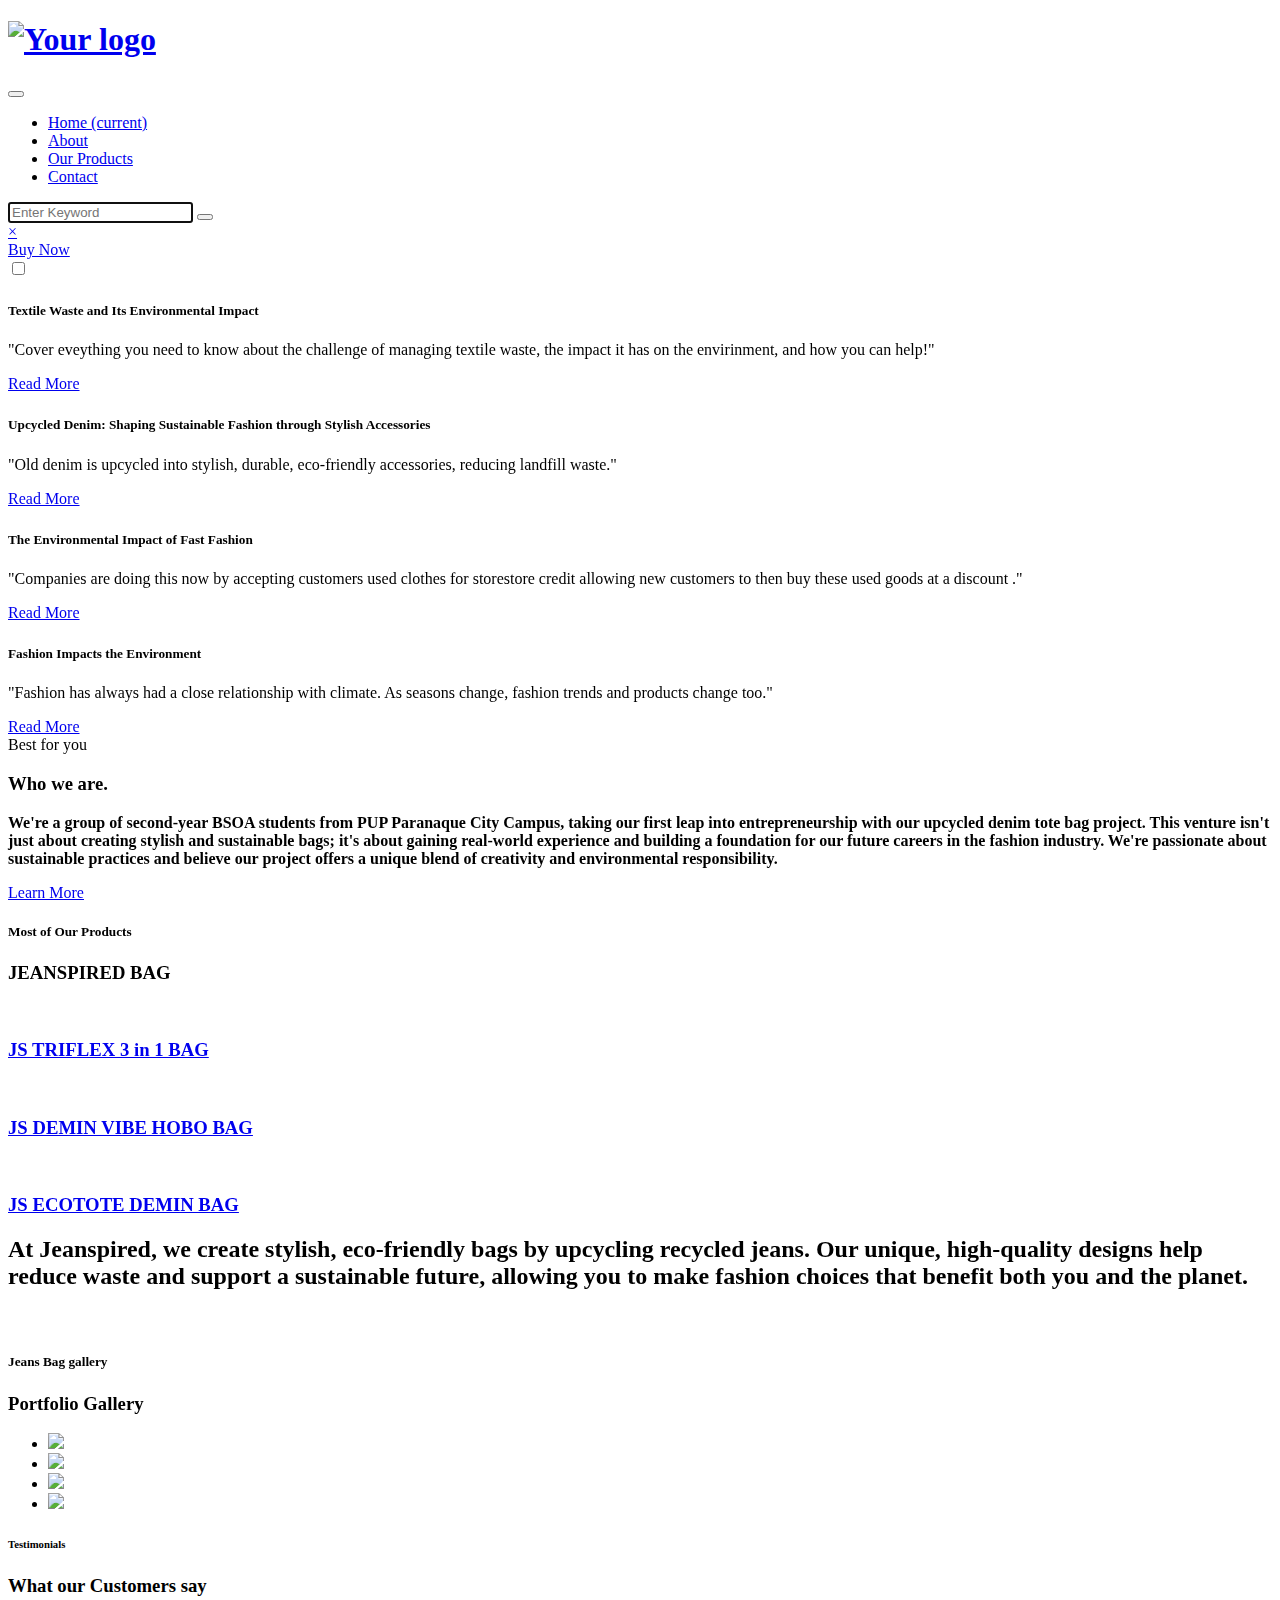
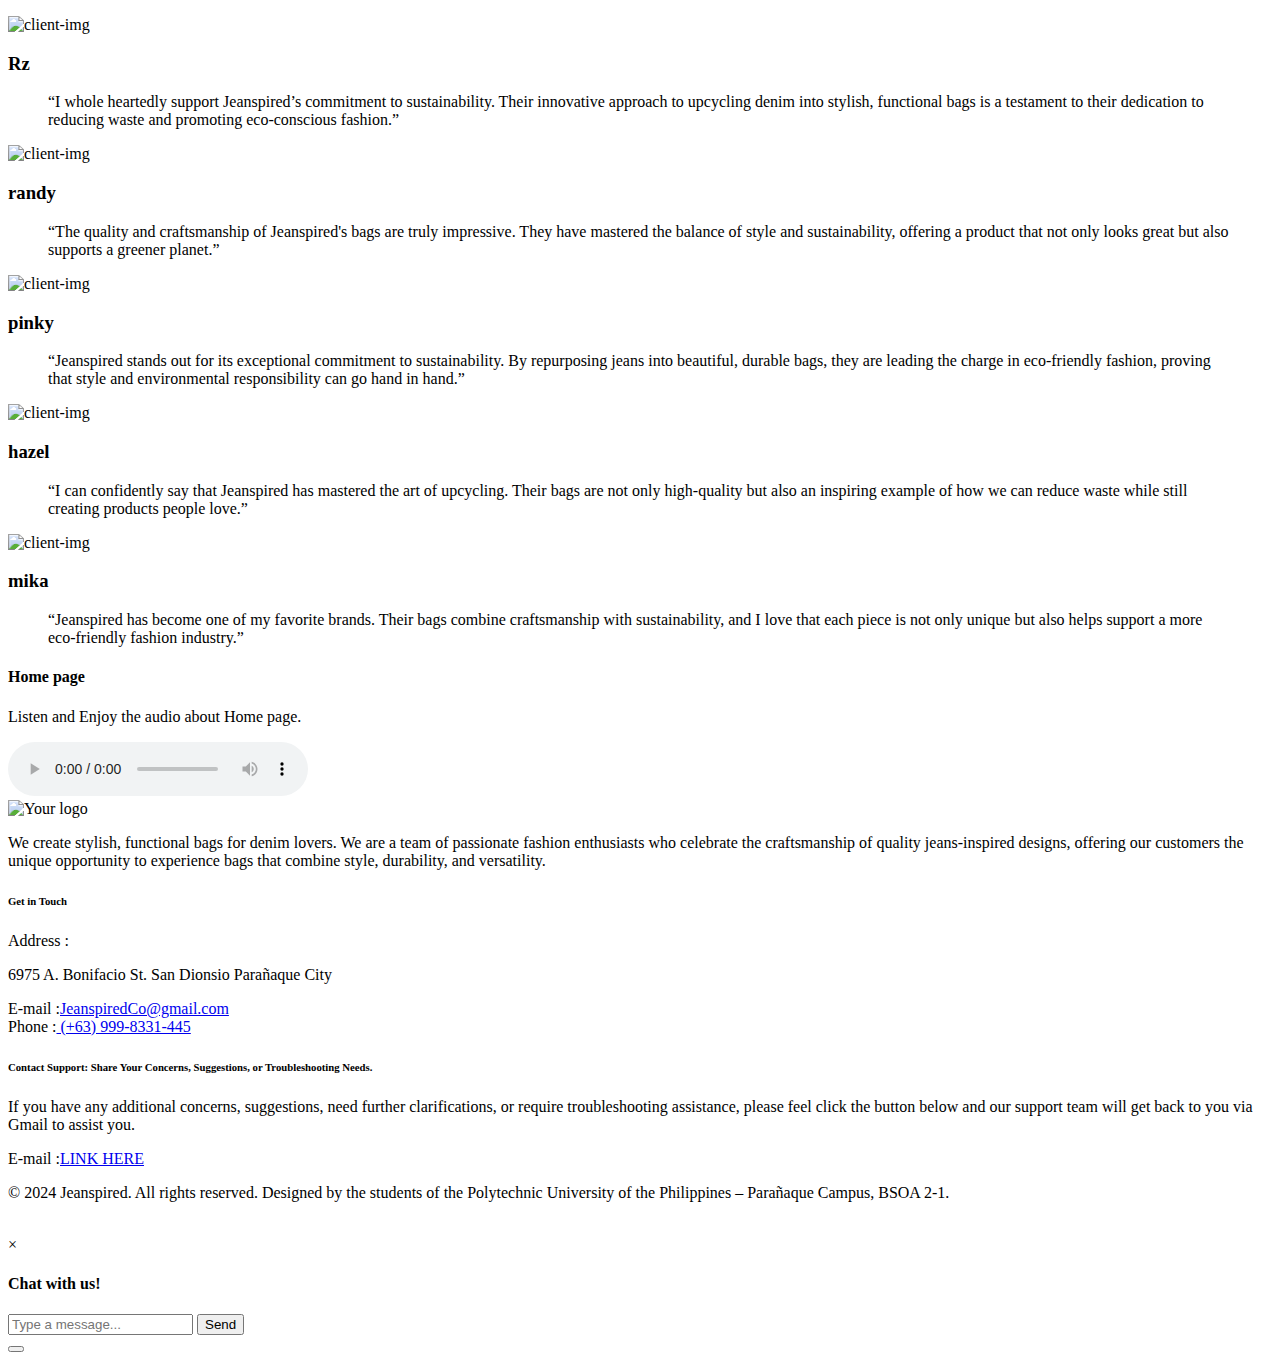
==== index.html @ 7a7dd763 "Update index.html" ====
<!doctype html>
<html lang="en">
  <head>
    <!-- Required meta tags -->
    <meta charset="utf-8">
    <meta name="viewport" content="width=device-width, initial-scale=1, shrink-to-fit=no">

    <title>Jeanspired  - sustainable jeans bag / Eco-friendly bag</title>

    <link href="//fonts.googleapis.com/css?family=Mukta:300,400,500" rel="stylesheet">

    <!-- Template CSS -->
    <link rel="stylesheet" href="assets/css/style-starter.css">
  </head>
  <body>
<!--header-->
<header id="site-header" class="fixed-top">
    <div class="container">
        <nav class="navbar navbar-expand-lg stroke px-0 pt-lg-0">
            <h1>  <a class="navbar-brand" href="#index.html">
                <img src="assets/images/logojeanspired.png" alt="Your logo" title="Your logo" style="height:60px;" /> 
          </a></h1>
          <!-- if logo is image enable this   
  <a class="navbar-brand" href="#index.html">
      <img src="image-path" alt="Your logo" title="Your logo" style="height:35px;" />
  </a> -->
          <button class="navbar-toggler  collapsed bg-gradient" type="button" data-toggle="collapse"
              data-target="#navbarTogglerDemo02" aria-controls="navbarTogglerDemo02" aria-expanded="false"
              aria-label="Toggle navigation">
              <span class="navbar-toggler-icon fa icon-expand fa-bars"></span>
              <span class="navbar-toggler-icon fa icon-close fa-times"></span>
          </button>

          <div class="collapse navbar-collapse" id="navbarTogglerDemo02">
              <ul class="navbar-nav mx-lg-auto">
                  <li class="nav-item active">
                      <a class="nav-link" href="index.html">Home <span class="sr-only">(current)</span></a>
                  </li>
                  <li class="nav-item @@about__active">
                      <a class="nav-link" href="about.html">About</a>
                  </li>
                  <li class="nav-item @@services__active">
                      <a class="nav-link" href="services.html">Our Products</a>
                  </li>
                  <li class="nav-item @@contact__active">
                      <a class="nav-link" href="contact.html">Contact</a>
                  </li>
              </ul>

              <!--/search-right-->
              <div class="search-right">
                  <a href="#search" title="search"><span class="fa fa-search" aria-hidden="true"></span></a>
                  <!-- search popup -->
                  <div id="search" class="pop-overlay">
                      <div class="popup">

                          <form action="error.html" method="GET" class="search-box">
                              <input type="search" placeholder="Enter Keyword" name="search" required="required"
                                  autofocus="">
                              <button type="submit" class="btn"><span class="fa fa-search"
                                      aria-hidden="true"></span></button>
                          </form>

                      </div>
                      <a class="close" href="#close">×</a>
                  </div>
                  <!-- /search popup -->
              </div>
              <!--//search-right-->
              <div class="top-quote mr-lg-3 mt-lg-0">
                  <a href="https://www.facebook.com/messages/t/524567880740786" class="btn btn-style btn-primary">Buy Now</a>
              </div>
          </div>
          <!-- toggle switch for light and dark theme -->
          <div class="mobile-position">
              <nav class="navigation">
                  <div class="theme-switch-wrapper">
                      <label class="theme-switch" for="checkbox">
                          <input type="checkbox" id="checkbox">
                          <div class="mode-container">
                              <i class="gg-sun"></i>
                              <i class="gg-moon"></i>
                          </div>
                      </label>
                  </div>
              </nav>
          </div>
          <!-- //toggle switch for light and dark theme -->
      </nav>
  </div>
</header>
<!--/header-->
<!-- main-slider -->
<section class="w3l-main-slider" id="home">
    <div class="companies20-content">
        <div class="owl-one owl-carousel owl-theme">
            <div class="item"> 
                <li>
                    <div class="slider-info banner-view bg bg2">
                        <div class="banner-info">
                            <div class="container">
                                <div class="banner-info-bg">
                                    <h5>Textile Waste and Its Environmental Impact</h5>
                                    <p class="mt-4">"Cover eveything you need to know about the challenge of managing  textile waste, the impact it has on the envirinment, and how you can help!"</p>
                                    <a class="btn btn-style btn-primary mt-sm-5 mt-4" href="https://www.roadrunnerwm.com/blog/textile-waste-environmental-crisis"> Read More</a>
                                </div>
                            </div>
                        </div>
                    </div>
                </li>
            </div>
            <div class="item">
                <li>
                    <div class="slider-info  banner-view banner-top1 bg bg2">
                        <div class="banner-info">
                            <div class="container">
                                <div class="banner-info-bg">
                                    <h5>Upcycled Denim: Shaping Sustainable Fashion through Stylish Accessories</h5>
                                    <p class="mt-4">
                                        "Old denim is upcycled into stylish, durable, eco-friendly accessories, reducing landfill waste."
                                     </p>
                                    <a class="btn btn-style btn-primary mt-sm-5 mt-4" href="https://dwijproducts.com/blogs/dwijblogs/how-upcycled-denim-is-shaping-sustainable-fashion-with-trendy-accessories"> Read More</a>
                                </div>
                            </div>
                        </div>
                    </div>
                </li>
            </div>
            <div class="item">
                <li>
                    <div class="slider-info banner-view banner-top2 bg bg2">
                        <div class="banner-info">
                            <div class="container">
                                <div class="banner-info-bg">
                                    <h5>The Environmental Impact of Fast Fashion</h5>
                                    <p class="mt-4">"Companies are doing this now by accepting customers used clothes for storestore credit allowing new customers to then buy these used goods at a discount ." </p>
                                    <a class="btn btn-style btn-primary mt-sm-5 mt-4" href="https://www.youtube.com/watch?v=H2bxO-PgcT0"> Read More</a>
                                </div>
                            </div>
                        </div>
                    </div>
                </li>
            </div>
            <div class="item">
                <li>
                    <div class="slider-info banner-view banner-top3 bg bg2">
                        <div class="banner-info">
                            <div class="container">
                                <div class="banner-info-bg">
                                    <h5>Fashion Impacts the Environment</h5>
                                    <p class="mt-4">"Fashion has always had a close relationship with climate. As seasons change, fashion trends and products change too." </p>
                                    <a class="btn btn-style btn-primary mt-sm-5 mt-4" href="https://climateseed.com/blog/the-environmental-impact-of-fashion#:~:text=Fashion%20has%20an%20impact%20on,for%20the%20production%20of%20clothes."> Read More</a>
                                </div>
                            </div>
                        </div>
                    </div>
                </li>
            </div>
        </div>
    </div>
</section>
<!-- /main-slider -->
<section class="w3l-servicesblock py-5" id="who">
    <div class="container py-lg-5 py-md-4 py-2">
        <div class="row justify-content-center">
            <div class="col-lg-8 col-md-10 text-center">
                <span class="title-small mb-2">Best for you</span>
                <h3 class="title-big mx-0">Who we are.</h3>
                <p class="mt-lg-4 mt-3"><strong>
                    We're a group of second-year BSOA students from PUP Paranaque City Campus, 
                    taking our first leap into entrepreneurship with our upcycled denim tote bag project.  
                    This venture isn't just about creating stylish and sustainable bags; 
                    it's about gaining real-world experience and building a foundation for our future careers in the fashion industry.  
                    We're passionate about sustainable practices and believe our project offers a unique blend of creativity
                    and environmental responsibility.</strong>
                </p>
                <a class="btn btn-style btn-primary mt-lg-5 mt-4" href="about.html"> Learn More</a>
          
                    </div>
                </div>
            </div>
        </div>
    </div>
</section>
<section class="w3l-features-8" id="products">
    <!-- /features -->
    <div class="features py-5">
        <div class="container py-lg-5 py-md-4 py-2">
            <h5 class="title-small text-center">Most of Our Products</h5>
            <h3 class="title-big text-center mb-md-5 mb-4"> JEANSPIRED BAG</h3>
            <div class="fea-gd-vv text-center row">
                <div class="float-top col-lg-4 col-md-6">
                    <a href="#url"><img src="assets/images/5.jpg" class="img-responsive" alt=""></a>
                    <div class="float-lt feature-gd">
                        <h3><a href="#url">JS TRIFLEX 3 in 1 BAG</a> </h3>
                       
                    </div>
                </div>
                <div class="float-top col-lg-4 col-md-6 mt-md-0 mt-5">
                    <a href="#url"><img src="assets/images/3.jpg" class="img-responsive" alt=""></a>
                    <div class="float-lt feature-gd">
                        <h3><a href="#url">JS DEMIN VIBE HOBO BAG</a> </h3>
                       
                    </div>
                </div>
                <div class="float-top col-lg-4 col-md-6 mt-md-0 mt-5">
                    <a href="#url"><img src="assets/images/4.jpg" class="img-responsive" alt=""></a>
                    <div class="float-lt feature-gd">
                        <h3><a href="#url">JS ECOTOTE DEMIN BAG</a> </h3>
                        
                    </div>
                </div>
            </div>
        </div>
    </div>
    <!-- //features -->
</section>
            <section class="w3l-specification-6 py-5">
                <!-- /specification-6-->
                <div class="specification-6-mian py-lg-5 py-md-4 py-2">
                    <div class="container">
                        <div class="align-counter-6-inf-cols row">
                            <div class="counter-6-inf-left col-lg-6">
                            
                            </div>
                            <div class="counter-6-inf-right col-lg-6">
                                <h2 class="title-short">At Jeanspired, we create stylish, eco-friendly bags by upcycling recycled jeans. Our unique, high-quality designs help reduce waste and support a sustainable future, allowing you to make fashion choices that benefit both you and the planet.</p>
                                
                            </div>
                        </div>
                    </div>
                </div>
  </section>
<a href="#url"><img src="assets/images/OUR PROCESS.jpg" class="img-responsive" alt=""></a>
<!-- //homeblock2-->
<section class="w3l-gallery" id="gallery">
    <div class="destionation-innf py-5">
        <div class="container py-lg-5 py-md-4 py-2">
            <div class="title-content">
                <h5 class="title-small text-center mb-1">Jeans Bag gallery</h5>
                <h3 class="title-big text-center mb-md-5 mb-4">Portfolio Gallery</h3>
            </div>
            <!--/coffee grids-grids-->
            <ul class="gallery_agile">
                <li>
                    <div class="w3_agile_portfolio_grid">
                        <a href="canva1.jpg">
                            <img src="canva1.jpg" alt=" " class="img-fluid radius-image" />
                            <div class="AmnaCode_news_grid_pos">
                                <div class="wthree_text">
                                    
                                   
                                </div>
                            </div>
                        </a>
                    </div>
                </li>
                <li>
                    <div class="w3_agile_portfolio_grid">
                        <a href="assets/images/canva2.jpg">
                            <img src="assets/images/canva2.jpg" alt=" " class="img-fluid radius-image" />
                            <div class="AmnaCode_news_grid_pos">
                                <div class="wthree_text">
                                    
                                </div>
                            </div>
                        </a>
                    </div>
                </li>
                <li>
                    <div class="w3_agile_portfolio_grid">
                        <a href="assets/images/canva3.jpg">
                            <img src="assets/images/canva3.jpg" alt=" " class="img-fluid radius-image" />
                            <div class="AmnaCode_news_grid_pos">
                                <div class="wthree_text">
                                   
                                </div>
                            </div>
                        </a>
                    </div>
                </li>
                <li>
                    <div class="w3_agile_portfolio_grid">
                        <a href="assets/images/canva4.jpg">
                            <img src="assets/images/canva4.jpg" alt=" " class="img-fluid radius-image" />
                            <div class="AmnaCode_news_grid_pos">
                                <div class="wthree_text">
                                   
                                </div>
                            </div>
                        </a>
                    </div>
                </li>
               </ul>
            <!--//coffee grids-grids-->
        </div>
    </div>
</section>
<!-- testimonials -->
<section class="w3l-clients-1" id="testimonials">
    <!-- /grids -->
    <div class="cusrtomer-layout py-5">
        <div class="container py-lg-5 py-md-4 py-2">
            <div class="heading align-self text-center">
                <h6 class="title-small">Testimonials</h6>
                <h3 class="title-big mb-md-5 mb-4">What our Customers say</h3 >
            </div>
            <!-- /grids -->
            <div class="testimonial-row">
                <div id="owl-demo1" class="owl-testimonial owl-carousel owl-theme">
                    <div class="item">
                        <div class="testimonial-content">
                            <div class="testimonial">
                                <div class="test-img">
                                    <img src="assets/images/testimonial1.jpg" class="img-fluid"
                                        alt="client-img">
                                </div>
                                <div class="testi-des">
                                    <div class="peopl align-self">
                                        <h3>Rz</h3>
                                    </div>
                                </div>
                                <blockquote>
                                    <q>I whole heartedly support Jeanspired’s commitment to sustainability.
                                        Their innovative approach to upcycling denim into stylish, 
                                        functional bags is a testament to their dedication to reducing waste 
                                        and promoting eco-conscious fashion.</q>
                                </blockquote>
                                
                            </div>
                        </div>
                    </div>
                    <div class="item">
                        <div class="testimonial-content">
                            <div class="testimonial">
                                <div class="test-img"><img src="assets/images/testimonial2.jpg" class="img-fluid"
                                        alt="client-img">
                                </div>
                                <div class="testi-des">
                                    <div class="peopl align-self">
                                        <h3>randy</h3>
                                    </div>
                                </div>
                                <blockquote>
                                    <q>The quality and craftsmanship of Jeanspired's bags are truly impressive. 
                                        They have mastered the balance of style and sustainability, 
                                        offering a product that not only looks great but also supports a 
                                        greener planet.</q>
                                </blockquote>
                                
                            </div>
                        </div>
                    </div>
                    <div class="item">
                        <div class="testimonial-content">
                            <div class="testimonial">
                                <div class="test-img"><img src="assets/images/testimonial3.jpg" class="img-fluid"
                                        alt="client-img">
                                </div>
                                <div class="testi-des">
                                    <div class="peopl align-self">
                                        <h3>pinky</h3>
                                    </div>
                                </div>
                                <blockquote>
                                    <q>Jeanspired stands out for its exceptional commitment to sustainability. 
                                        By repurposing jeans into beautiful, durable bags, they are leading 
                                        the charge in eco-friendly fashion, proving that style and environmental 
                                        responsibility can go hand in hand.</q>
                                </blockquote>
                               
                            </div>
                        </div>
                    </div>
                    <div class="item">
                        <div class="testimonial-content">
                            <div class="testimonial">
                                <div class="test-img"><img src="assets/images/testimonial4.jpg" class="img-fluid"
                                        alt="client-img">
                                </div>
                                <div class="testi-des">
                                    <div class="peopl align-self">
                                        <h3>hazel</h3>
                                    </div>
                                </div>
                                <blockquote>
                                    <q>I can confidently say that Jeanspired has mastered the art of upcycling.
                                        Their bags are not only high-quality but also an inspiring example
                                         of how we can reduce waste while still creating products people love.</q>
                                </blockquote>
                               
                            </div>
                        </div>
                    </div>
                    <div class="item">
                        <div class="testimonial-content">
                            <div class="testimonial">
                                <div class="test-img"><img src="assets/images/testimonial5.jpg" class="img-fluid"
                                        alt="client-img">
                                </div>
                                <div class="testi-des">
                                    <div class="peopl align-self">
                                        <h3>mika</h3>
                                    </div>
                                </div>
                                <blockquote>
                                    <q>Jeanspired has become one of my favorite brands. 
                                        Their bags combine craftsmanship with sustainability, 
                                        and I love that each piece is not only unique but also helps support 
                                        a more eco-friendly fashion industry.</q>
                                </blockquote>
                               
                            </div>
                        </div>
                    </div>
                </div>
            </div>
        </div>
        <!-- /grids -->
    </div>
    <!-- //grids -->
</section>
<!-- //testimonials -->

</section>
<div class="audio-section mt-5">
  <h4 class="title-big">Home page</h4>
  <p class="mb-3">Listen and Enjoy the audio about Home page.</p>
  <audio controls>
      <source src="assets/audio/audio1.mp3" type="audio/mpeg">
      Your browser does not support the audio element.
  </audio>
</div>
</section>
<section class="w3l-footer-29-main">
  <div class="footer-29 py-5">
    <div class="container py-lg-4 py-sm-3">
      <div class="row footer-top-29">
        <div class="col-lg-5 footer-list-29 footer-1">
            <nav class="navbar navbar-expand-lg stroke px-0 pt-lg-0">
                <img src="assets/images/logojeanspired.png" alt="Your logo" title="Your logo" style="height:60px;" /> 
          <p>We create stylish, functional bags for denim lovers. We are a team of passionate fashion enthusiasts 
            who celebrate the craftsmanship of quality jeans-inspired designs, 
            offering our customers the unique opportunity to experience bags that combine style, durability, and versatility.
          </p>
        </div>
        <div class="col-lg-3 col-md-6 footer-list-29 footer-3 mt-lg-0 mt-5">
          <h6 class="footer-title-29">Get in Touch</h6>

          <div class="column2">
            <div class="mb-2">
              <span>Address :</span>
              <p class="contact-para d-inline">6975 A. Bonifacio St. San Dionsio Parañaque City</p>
            </div>
            <div class="">
              <span>E-mail :</span><a href="JeanspiredCo@gmail.com">JeanspiredCo@gmail.com</a>
            </div>
            <div class="mt-2">
              <span>Phone :</span><a href="tel: +63 999-8331-445"> (+63) 999-8331-445</a>
            </div>
          </div>
        </div>
        <div class="col-lg-4 col-md-6 footer-list-29 footer-4 mt-lg-0 mt-5">
            <h6 class="footer-title-29">Contact Support: Share Your Concerns, Suggestions, or Troubleshooting Needs. </h6>
            <p>If you have any additional concerns, suggestions, need further clarifications, or require troubleshooting assistance, 
              please feel click the button below and our support team will get back to you via Gmail to assist you.</p>
  
              <div class="">
                <span>E-mail :</span><a href="https://mail.google.com/mail/u/0/#inbox">LINK HERE </a>
              </div>
          </div>
        </div>
  
      </div>
    </div>
  <div class="bottom-copies text-center">
    <div class="container">
      <p class="copy-footer-29">© 2024 Jeanspired. All rights reserved. 
        Designed by the students of the Polytechnic University of the Philippines 
        – Parañaque Campus, BSOA 2-1. <a></a>
    </div>
  </div>
<!-- Arrow Button to Open Chatbot -->
<a href="#" class="chat" id="openChatbotBtn"><img src="./image/up-arrow.png" alt="" width="60px"></a>

<!-- Chatbot Modal -->
<div id="chatbotModal" class="chatbot-modal">
    <div class="chatbot-modal-content">
        <div class="chatbot-header">
            <span id="chatbotClose" class="chatbot-close">&times;</span>
            <h4>Chat with us!</h4>
        </div>
        <div class="chatbot-body">
            <div id="chatbotMessages" class="chatbot-messages">
                <!-- Chat messages will appear here -->
            </div>
            <div class="chatbot-input">
                <input type="text" id="userInput" placeholder="Type a message..." />
                <button id="sendBtn">Send</button>
            </div>
        </div>
    </div>

   <script>

   // Get elements for opening and closing the chatbot modal
   const chatbotModal = document.getElementById("chatbotModal");
       const openChatbotBtn = document.getElementById("openChatbotBtn");
       const closeChatbotBtn = document.getElementById("chatbotClose");
       const sendBtn = document.getElementById("sendBtn");
       const userInput = document.getElementById("userInput");
       const chatbotMessages = document.getElementById("chatbotMessages");

       // Open the chatbot modal when the arrow is clicked
       openChatbotBtn.addEventListener("click", function () {
           chatbotModal.style.display = "block";
       });

       // Close the chatbot modal when the close button is clicked
       closeChatbotBtn.addEventListener("click", function () {
           chatbotModal.style.display = "none";
       });

       // Send message function
       sendBtn.addEventListener("click", function () {
           const message = userInput.value.trim();
           if (message) {
               displayUserMessage(message); // Display user message
               userInput.value = ""; // Clear input field
               setTimeout(() => displayBotResponse(message), 500); // Simulate bot response
           }
       });

       // Display user message
       function displayUserMessage(message) {
           const messageDiv = document.createElement("div");
           messageDiv.classList.add("user-message");
           messageDiv.textContent = message;
           chatbotMessages.appendChild(messageDiv);
           chatbotMessages.scrollTop = chatbotMessages.scrollHeight; // Scroll to the bottom
       }

       // Display bot message (simple logic for now)
       function displayBotResponse(userMessage) {
           const botMessage = document.createElement("div");
           botMessage.classList.add("bot-message");
           
           // Check for specific user questions and respond accordingly
           if (userMessage.toLowerCase().includes("Ginny")) {
               botMessage.textContent = "Hi there how i can assit you today?" ;
           } else if (userMessage.toLowerCase().includes("hello") || userMessage.toLowerCase().includes("hi")) {
               botMessage.textContent = "Hello! How can I assist you today?";
           } else if (userMessage.toLowerCase().includes("location") || userMessage.toLowerCase().includes("store")) {
               botMessage.textContent = " 6975 A. Bonifacio St. San Dionsio Parañaque City";
           } else if (userMessage.toLowerCase().includes("where i can buy?")) {
                   botMessage.textContent = "you can buy to our facebook page search Jeanspired";
           } else if (userMessage.toLowerCase().includes("Jeanspired")) {
                    botMessage.textContent = "We create stylish, functional bags for denim lovers. We are a team of passionate fashion enthusiasts who celebrate the craftsmanship of quality jeans-inspired designs, offering our customers the unique opportunity to experience bags that combine style, durability, and versatility.";
           } else if (userMessage.toLowerCase().includes("team") || userMessage.toLowerCase().includes("member")) {
                    botMessage.textContent = "Maraya, Andrei, Krisha Gwyny Unisan, Ma. Victoria Mutuc, Maan Nuguit, and Charlotte Rocero";
          } else if (userMessage.toLowerCase().includes("3 in 1")) {
                    botMessage.textContent = "JS Triflex 3 in 1 Demin Bag ₱234";
          } else if (userMessage.toLowerCase().includes("shoulder bag")) {
                    botMessage.textContent = "JS Urban Demin Shoulder Bag ₱195";
          } else if (userMessage.toLowerCase().includes("Ecotote bag")) {
                    botMessage.textContent = "JS Ecotote Demin Bag ₱141.70";
          } else if (userMessage.toLowerCase().includes("hobo bag")) {
                    botMessage.textContent = "JS Denim Vibe Hobo Bag ₱169";
           } else {
               botMessage.textContent = "Sorry, I didn't understand that. Can you ask something else?";
           }

           chatbotMessages.appendChild(botMessage); // Scroll to the bottom
       }
   </script>
  <!-- move top -->
  <button onclick="topFunction()" id="movetop" title="Go to top">
    <span class="fa fa-angle-up"></span>
  </button>
  <script>
    // When the user scrolls down 20px from the top of the document, show the button
    window.onscroll = function () {
      scrollFunction()
    };

    function scrollFunction() {
      if (document.body.scrollTop > 20 || document.documentElement.scrollTop > 20) {
        document.getElementById("movetop").style.display = "block";
      } else {
        document.getElementById("movetop").style.display = "none";
      }
    }

    // When the user clicks on the button, scroll to the top of the document
    function topFunction() {
      document.body.scrollTop = 0;
      document.documentElement.scrollTop = 0;
    }
  </script>
  <!-- //move top -->
</section>

<!-- Template JavaScript -->
<script src="assets/js/jquery-3.3.1.min.js"></script>

<script src="assets/js/theme-change.js"></script>

<!-- js for portfolio lightbox -->
<script src="assets/js/jquery-2.1.4.min.js"></script>
<script src="assets/js/jquery.chocolat.js "></script>
<!--light-box-files -->
<script type="text/javascript ">
  $(function () {
    $('.w3_agile_portfolio_grid a').Chocolat();
  });
</script>
<!-- /js for portfolio lightbox -->

<script src="assets/js/jquery.magnific-popup.min.js"></script>
<script>
  $(document).ready(function () {
    $('.popup-with-zoom-anim').magnificPopup({
      type: 'inline',

      fixedContentPos: false,
      fixedBgPos: true,

      overflowY: 'auto',

      closeBtnInside: true,
      preloader: false,

      midClick: true,
      removalDelay: 300,
      mainClass: 'my-mfp-zoom-in'
    });

    $('.popup-with-move-anim').magnificPopup({
      type: 'inline',

      fixedContentPos: false,
      fixedBgPos: true,

      overflowY: 'auto',

      closeBtnInside: true,
      preloader: false,

      midClick: true,
      removalDelay: 300,
      mainClass: 'my-mfp-slide-bottom'
    });
  });
</script>

<!-- script for testimonials -->
<script>
  $(document).ready(function () {
    $('.owl-testimonial').owlCarousel({
      loop: true,
      margin: 0,
      nav: true,
      dots: false,
      responsiveClass: true,
      autoplay: false,
      autoplayTimeout: 5000,
      autoplaySpeed: 1000,
      autoplayHoverPause: false,
      responsive: {
        0: {
          items: 1,
          nav: true
        },
        480: {
          items: 1,
          nav: true
        },
        667: {
          items: 1,
          nav: true
        },
        1000: {
          items: 1,
          nav: true
        }
      }
    })
  })
</script>
<!-- //script for testimonials -->

<!-- script for blog slider -->
<script>
  $(document).ready(function () {
    $('.owl-two').owlCarousel({
      loop: true,
      margin: 30,
      nav: false,
      responsiveClass: true,
      autoplay: false,
      autoplayTimeout: 5000,
      autoplaySpeed: 1000,
      autoplayHoverPause: false,
      responsive: {
        0: {
          items: 1,
          nav: false
        },
        480: {
          items: 1,
          nav: false
        },
        992: {
          items: 2,
          nav: false
        }
      }
    })
  })
</script>
<!-- //script for blog slider -->

<script src="assets/js/owl.carousel.js"></script>

<!-- script for banner slider-->
<script>
  $(document).ready(function () {
    $('.owl-one').owlCarousel({
      loop: true,
      margin: 0,
      nav: false,
      responsiveClass: true,
      autoplay: false,
      autoplayTimeout: 5000,
      autoplaySpeed: 1000,
      autoplayHoverPause: false,
      responsive: {
        0: {
          items: 1,
          nav: false
        },
        480: {
          items: 1,
          nav: false
        },
        667: {
          items: 1,
          nav: false
        },
        1000: {
          items: 1,
          nav: false
        }
      }
    })
  })
</script>
<!-- //script -->


<!-- disable body scroll which navbar is in active -->
<script>
  $(function () {
    $('.navbar-toggler').click(function () {
      $('body').toggleClass('noscroll');
    })
  });
</script>
<!-- disable body scroll which navbar is in active -->

<!--/MENU-JS-->
<script>
  $(window).on("scroll", function () {
    var scroll = $(window).scrollTop();

    if (scroll >= 80) {
      $("#site-header").addClass("nav-fixed");
    } else {
      $("#site-header").removeClass("nav-fixed");
    }
  });

  //Main navigation Active Class Add Remove
  $(".navbar-toggler").on("click", function () {
    $("header").toggleClass("active");
  });
  $(document).on("ready", function () {
    if ($(window).width() > 991) {
      $("header").removeClass("active");
    }
    $(window).on("resize", function () {
      if ($(window).width() > 991) {
        $("header").removeClass("active");
      }
    });
  });
</script>
<!--//MENU-JS-->

<script src="assets/js/bootstrap.min.js"></script>
</body>

</html>
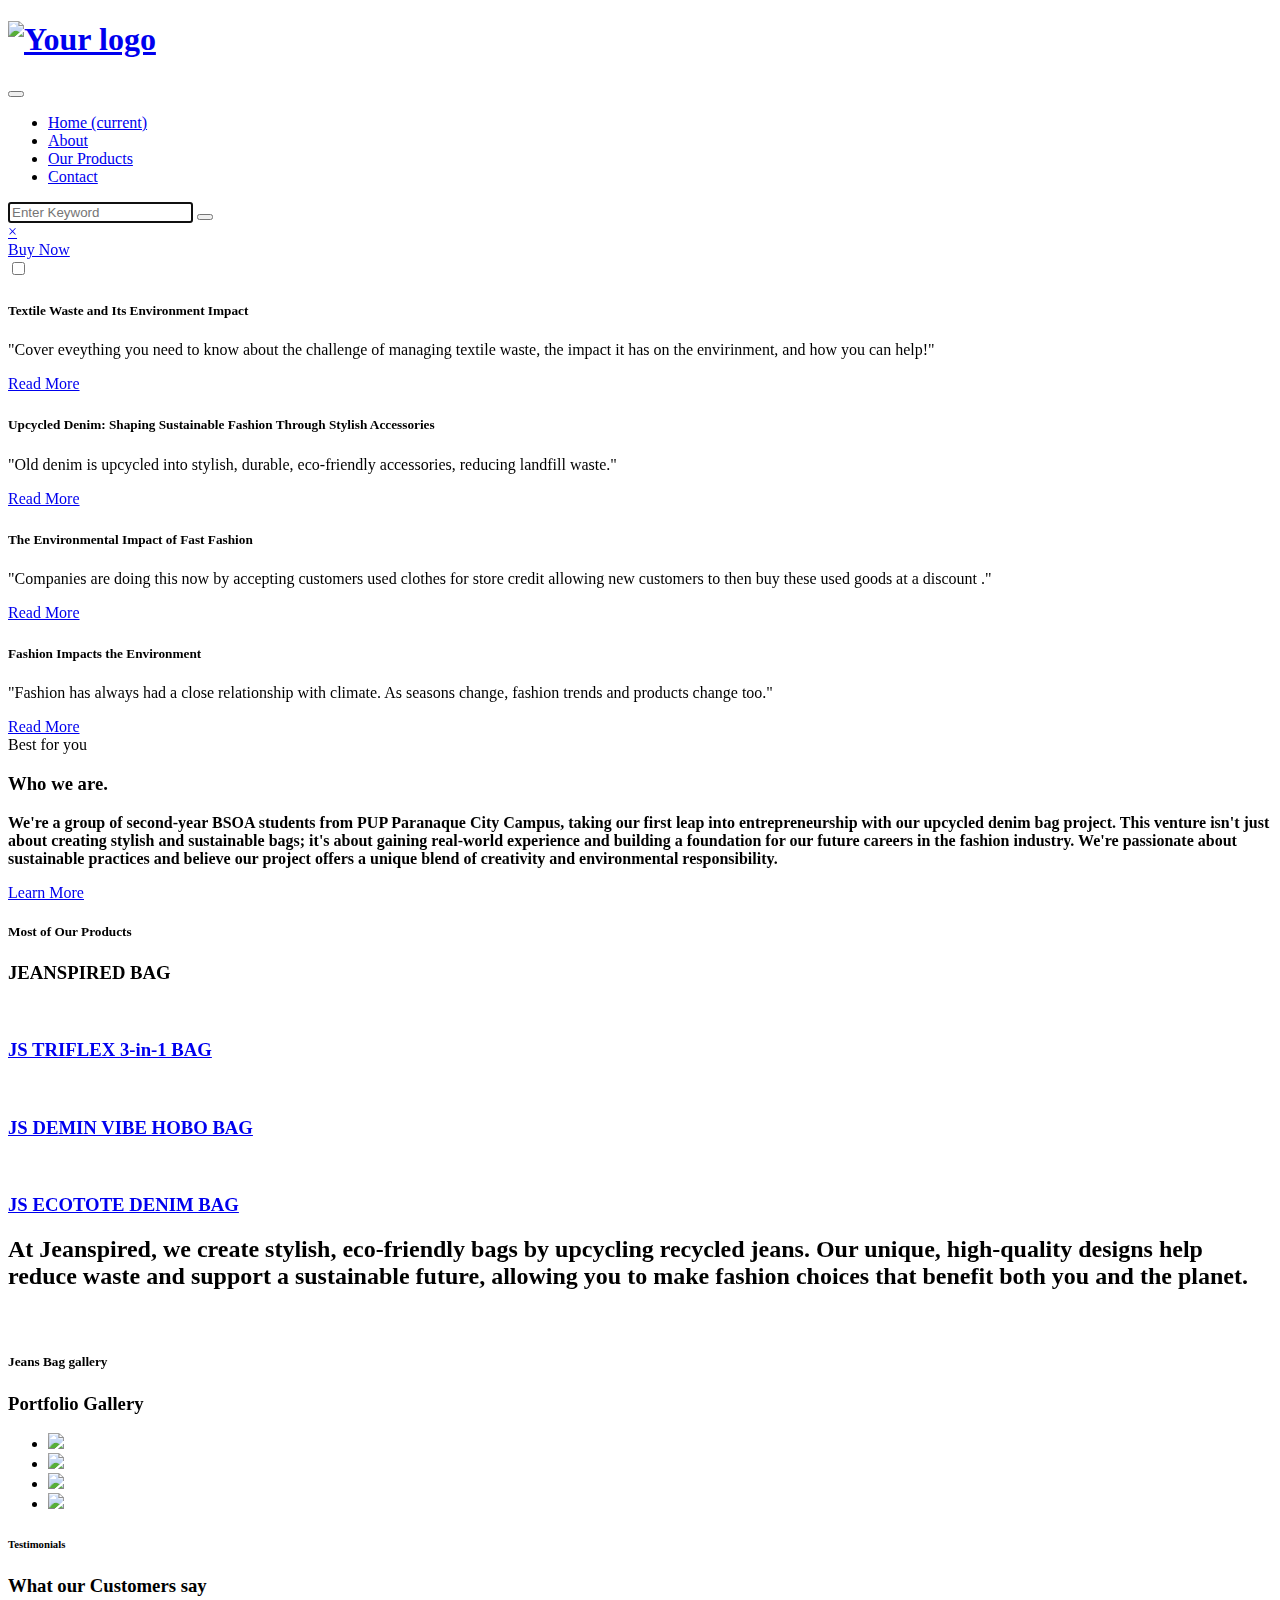
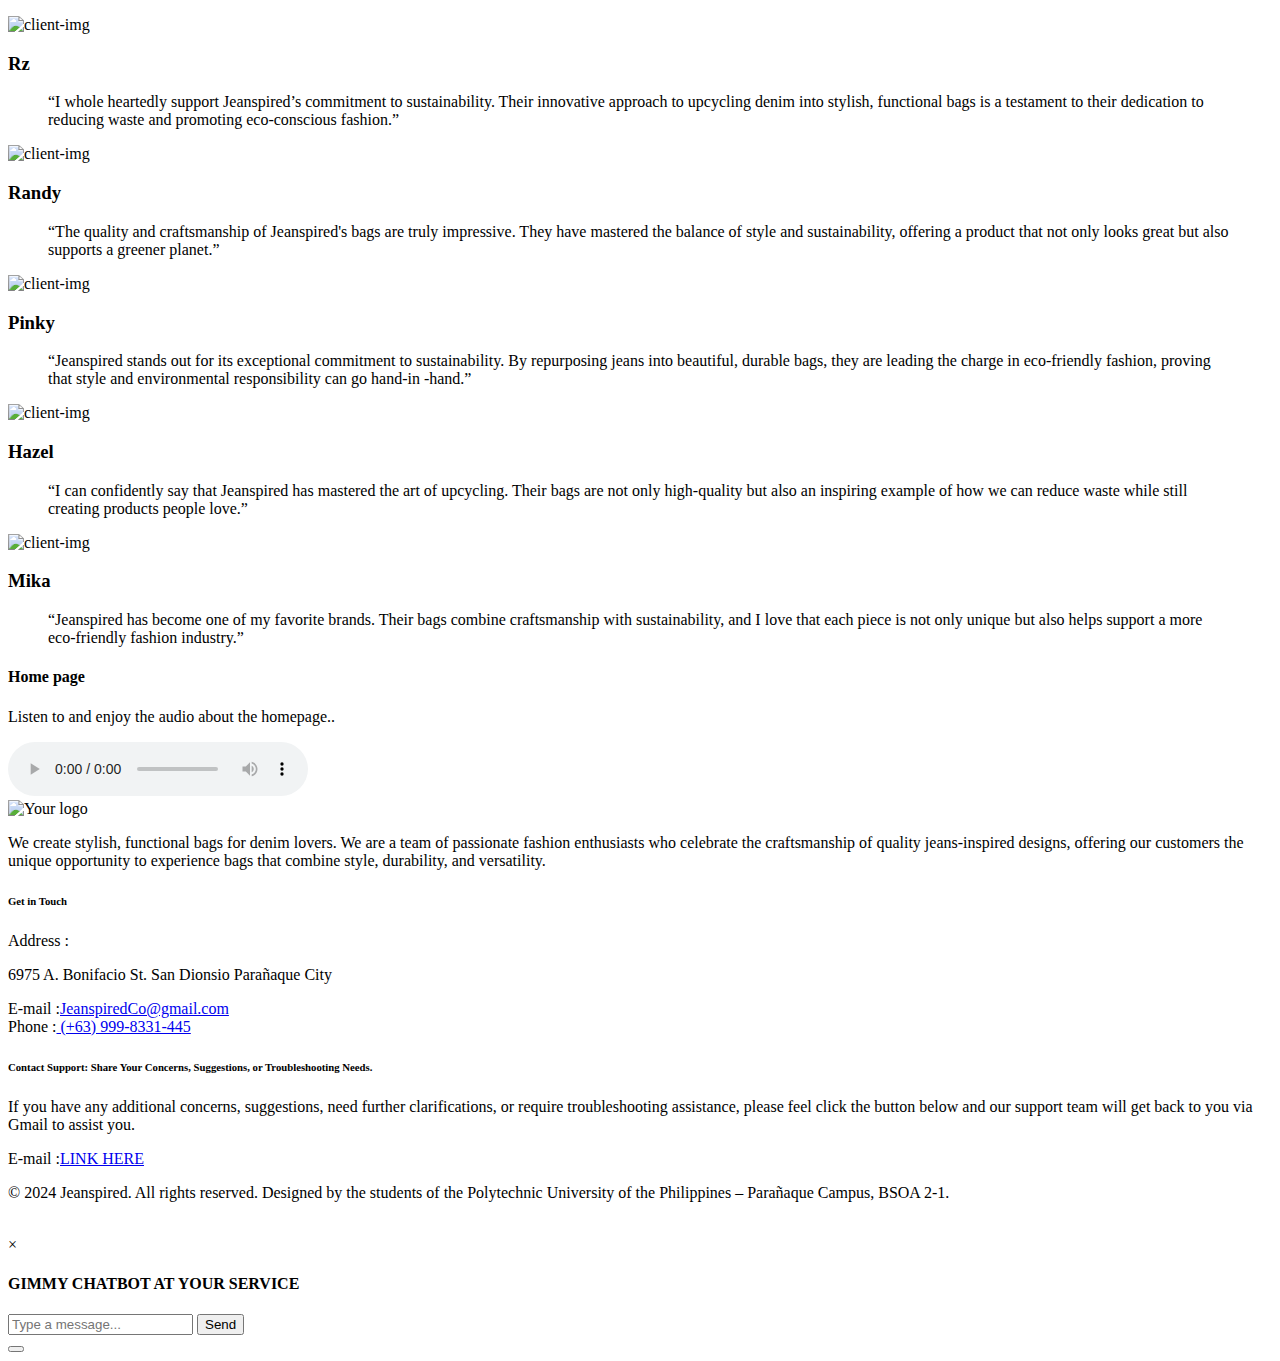
==== commit 096bd331: "Update index.html" ====
--- a/index.html
+++ b/index.html
@@ -101,7 +101,7 @@
                         <div class="banner-info">
                             <div class="container">
                                 <div class="banner-info-bg">
-                                    <h5>Textile Waste and Its Environmental Impact</h5>
+                                    <h5>Textile Waste and Its Environment Impact</h5>
                                     <p class="mt-4">"Cover eveything you need to know about the challenge of managing  textile waste, the impact it has on the envirinment, and how you can help!"</p>
                                     <a class="btn btn-style btn-primary mt-sm-5 mt-4" href="https://www.roadrunnerwm.com/blog/textile-waste-environmental-crisis"> Read More</a>
                                 </div>
@@ -116,7 +116,7 @@
                         <div class="banner-info">
                             <div class="container">
                                 <div class="banner-info-bg">
-                                    <h5>Upcycled Denim: Shaping Sustainable Fashion through Stylish Accessories</h5>
+                                    <h5>Upcycled Denim: Shaping Sustainable Fashion Through Stylish Accessories</h5>
                                     <p class="mt-4">
                                         "Old denim is upcycled into stylish, durable, eco-friendly accessories, reducing landfill waste."
                                      </p>
@@ -134,7 +134,7 @@
                             <div class="container">
                                 <div class="banner-info-bg">
                                     <h5>The Environmental Impact of Fast Fashion</h5>
-                                    <p class="mt-4">"Companies are doing this now by accepting customers used clothes for storestore credit allowing new customers to then buy these used goods at a discount ." </p>
+                                    <p class="mt-4">"Companies are doing this now by accepting customers used clothes for store credit allowing new customers to then buy these used goods at a discount ." </p>
                                     <a class="btn btn-style btn-primary mt-sm-5 mt-4" href="https://www.youtube.com/watch?v=H2bxO-PgcT0"> Read More</a>
                                 </div>
                             </div>
@@ -169,7 +169,7 @@
                 <h3 class="title-big mx-0">Who we are.</h3>
                 <p class="mt-lg-4 mt-3"><strong>
                     We're a group of second-year BSOA students from PUP Paranaque City Campus, 
-                    taking our first leap into entrepreneurship with our upcycled denim tote bag project.  
+                    taking our first leap into entrepreneurship with our upcycled denim bag project.  
                     This venture isn't just about creating stylish and sustainable bags; 
                     it's about gaining real-world experience and building a foundation for our future careers in the fashion industry.  
                     We're passionate about sustainable practices and believe our project offers a unique blend of creativity
@@ -193,7 +193,7 @@
                 <div class="float-top col-lg-4 col-md-6">
                     <a href="#url"><img src="assets/images/5.jpg" class="img-responsive" alt=""></a>
                     <div class="float-lt feature-gd">
-                        <h3><a href="#url">JS TRIFLEX 3 in 1 BAG</a> </h3>
+                        <h3><a href="#url">JS TRIFLEX 3-in-1 BAG</a> </h3>
                        
                     </div>
                 </div>
@@ -207,7 +207,7 @@
                 <div class="float-top col-lg-4 col-md-6 mt-md-0 mt-5">
                     <a href="#url"><img src="assets/images/4.jpg" class="img-responsive" alt=""></a>
                     <div class="float-lt feature-gd">
-                        <h3><a href="#url">JS ECOTOTE DEMIN BAG</a> </h3>
+                        <h3><a href="#url">JS ECOTOTE DENIM BAG</a> </h3>
                         
                     </div>
                 </div>
@@ -258,8 +258,8 @@
                 </li>
                 <li>
                     <div class="w3_agile_portfolio_grid">
-                        <a href="assets/images/canva2.jpg">
-                            <img src="assets/images/canva2.jpg" alt=" " class="img-fluid radius-image" />
+                        <a href="canva2.jpg">
+                            <img src="canva2.jpg" alt=" " class="img-fluid radius-image" />
                             <div class="AmnaCode_news_grid_pos">
                                 <div class="wthree_text">
                                     
@@ -270,8 +270,8 @@
                 </li>
                 <li>
                     <div class="w3_agile_portfolio_grid">
-                        <a href="assets/images/canva3.jpg">
-                            <img src="assets/images/canva3.jpg" alt=" " class="img-fluid radius-image" />
+                        <a href="canva3.jpg">
+                            <img src="canva3.jpg" alt=" " class="img-fluid radius-image" />
                             <div class="AmnaCode_news_grid_pos">
                                 <div class="wthree_text">
                                    
@@ -282,8 +282,8 @@
                 </li>
                 <li>
                     <div class="w3_agile_portfolio_grid">
-                        <a href="assets/images/canva4.jpg">
-                            <img src="assets/images/canva4.jpg" alt=" " class="img-fluid radius-image" />
+                        <a href="canva4.jpg">
+                            <img src="canva4.jpg" alt=" " class="img-fluid radius-image" />
                             <div class="AmnaCode_news_grid_pos">
                                 <div class="wthree_text">
                                    
@@ -339,7 +339,7 @@
                                 </div>
                                 <div class="testi-des">
                                     <div class="peopl align-self">
-                                        <h3>randy</h3>
+                                        <h3>Randy</h3>
                                     </div>
                                 </div>
                                 <blockquote>
@@ -360,14 +360,14 @@
                                 </div>
                                 <div class="testi-des">
                                     <div class="peopl align-self">
-                                        <h3>pinky</h3>
+                                        <h3>Pinky</h3>
                                     </div>
                                 </div>
                                 <blockquote>
                                     <q>Jeanspired stands out for its exceptional commitment to sustainability. 
                                         By repurposing jeans into beautiful, durable bags, they are leading 
                                         the charge in eco-friendly fashion, proving that style and environmental 
-                                        responsibility can go hand in hand.</q>
+                                        responsibility can go hand-in -hand.</q>
                                 </blockquote>
                                
                             </div>
@@ -381,7 +381,7 @@
                                 </div>
                                 <div class="testi-des">
                                     <div class="peopl align-self">
-                                        <h3>hazel</h3>
+                                        <h3>Hazel</h3>
                                     </div>
                                 </div>
                                 <blockquote>
@@ -401,7 +401,7 @@
                                 </div>
                                 <div class="testi-des">
                                     <div class="peopl align-self">
-                                        <h3>mika</h3>
+                                        <h3>Mika</h3>
                                     </div>
                                 </div>
                                 <blockquote>
@@ -426,7 +426,7 @@
 </section>
 <div class="audio-section mt-5">
   <h4 class="title-big">Home page</h4>
-  <p class="mb-3">Listen and Enjoy the audio about Home page.</p>
+  <p class="mb-3">Listen to and enjoy the audio about the homepage..</p>
   <audio controls>
       <source src="assets/audio/audio1.mp3" type="audio/mpeg">
       Your browser does not support the audio element.
@@ -482,14 +482,14 @@
     </div>
   </div>
 <!-- Arrow Button to Open Chatbot -->
-<a href="#" class="chat" id="openChatbotBtn"><img src="./image/up-arrow.png" alt="" width="60px"></a>
+<a href="#" class="chat" id="openChatbotBtn"><img src="gimmy.png" alt="" width="60px"></a>
 
 <!-- Chatbot Modal -->
 <div id="chatbotModal" class="chatbot-modal">
     <div class="chatbot-modal-content">
         <div class="chatbot-header">
             <span id="chatbotClose" class="chatbot-close">&times;</span>
-            <h4>Chat with us!</h4>
+            <h4>GIMMY CHATBOT AT YOUR SERVICE</h4>
         </div>
         <div class="chatbot-body">
             <div id="chatbotMessages" class="chatbot-messages">
@@ -553,13 +553,19 @@
                botMessage.textContent = "Hello! How can I assist you today?";
            } else if (userMessage.toLowerCase().includes("location") || userMessage.toLowerCase().includes("store")) {
                botMessage.textContent = " 6975 A. Bonifacio St. San Dionsio Parañaque City";
-           } else if (userMessage.toLowerCase().includes("where i can buy?")) {
+           } else if (userMessage.toLowerCase().includes("where i can buy?") || userMessage.toLowerCase().includes("donate") || userMessage.toLowerCase().includes("order")) {
                    botMessage.textContent = "you can buy to our facebook page search Jeanspired";
            } else if (userMessage.toLowerCase().includes("Jeanspired")) {
                     botMessage.textContent = "We create stylish, functional bags for denim lovers. We are a team of passionate fashion enthusiasts who celebrate the craftsmanship of quality jeans-inspired designs, offering our customers the unique opportunity to experience bags that combine style, durability, and versatility.";
-           } else if (userMessage.toLowerCase().includes("team") || userMessage.toLowerCase().includes("member")) {
-                    botMessage.textContent = "Maraya, Andrei, Krisha Gwyny Unisan, Ma. Victoria Mutuc, Maan Nuguit, and Charlotte Rocero";
-          } else if (userMessage.toLowerCase().includes("3 in 1")) {
+           } else if (userMessage.toLowerCase().includes("team") || userMessage.toLowerCase().includes("people behind") || userMessage.toLowerCase().includes("team behind") || userMessage.toLowerCase().includes("member")) {
+                    botMessage.textContent = "Maraya, Andrei- Chief Executive Officer., Krisha Gwyny Unisan- Chief Marketing Officer, Ma. Victoria Mutuc- Chief Operating Office, Maan Nuguit- Chief Product Officer, and Charlotte Rocero- Chief Financial Officer";
+           } else if (userMessage.toLowerCase().includes("support")) {
+                    botMessage.textContent = "You can contact customer support for Jeanspired by emailing us at jeanspiredco@gmail.com. If you have any other questions or need further assistance, feel free to ask! I'm here to help!";
+           } else if (userMessage.toLowerCase().includes("sale assistant")) {
+                    botMessage.textContent = "Our Sales Assistant is Krisha Gwyn Unisan. They oversee production processes and assist the Sales Head in meeting client needs. If you have any more questions or need further information, just let me know!";
+           } else if (userMessage.toLowerCase().includes("item")) {
+                    botMessage.textContent = "JS Triflex 3 in 1 Demin Bag,JS Urban Demin Shoulder Bag,JS Ecotote Demin Bag,JS Denim Vibe Hobo Bag ₱169";
+           } else if (userMessage.toLowerCase().includes("3 in 1")) {
                     botMessage.textContent = "JS Triflex 3 in 1 Demin Bag ₱234";
           } else if (userMessage.toLowerCase().includes("shoulder bag")) {
                     botMessage.textContent = "JS Urban Demin Shoulder Bag ₱195";
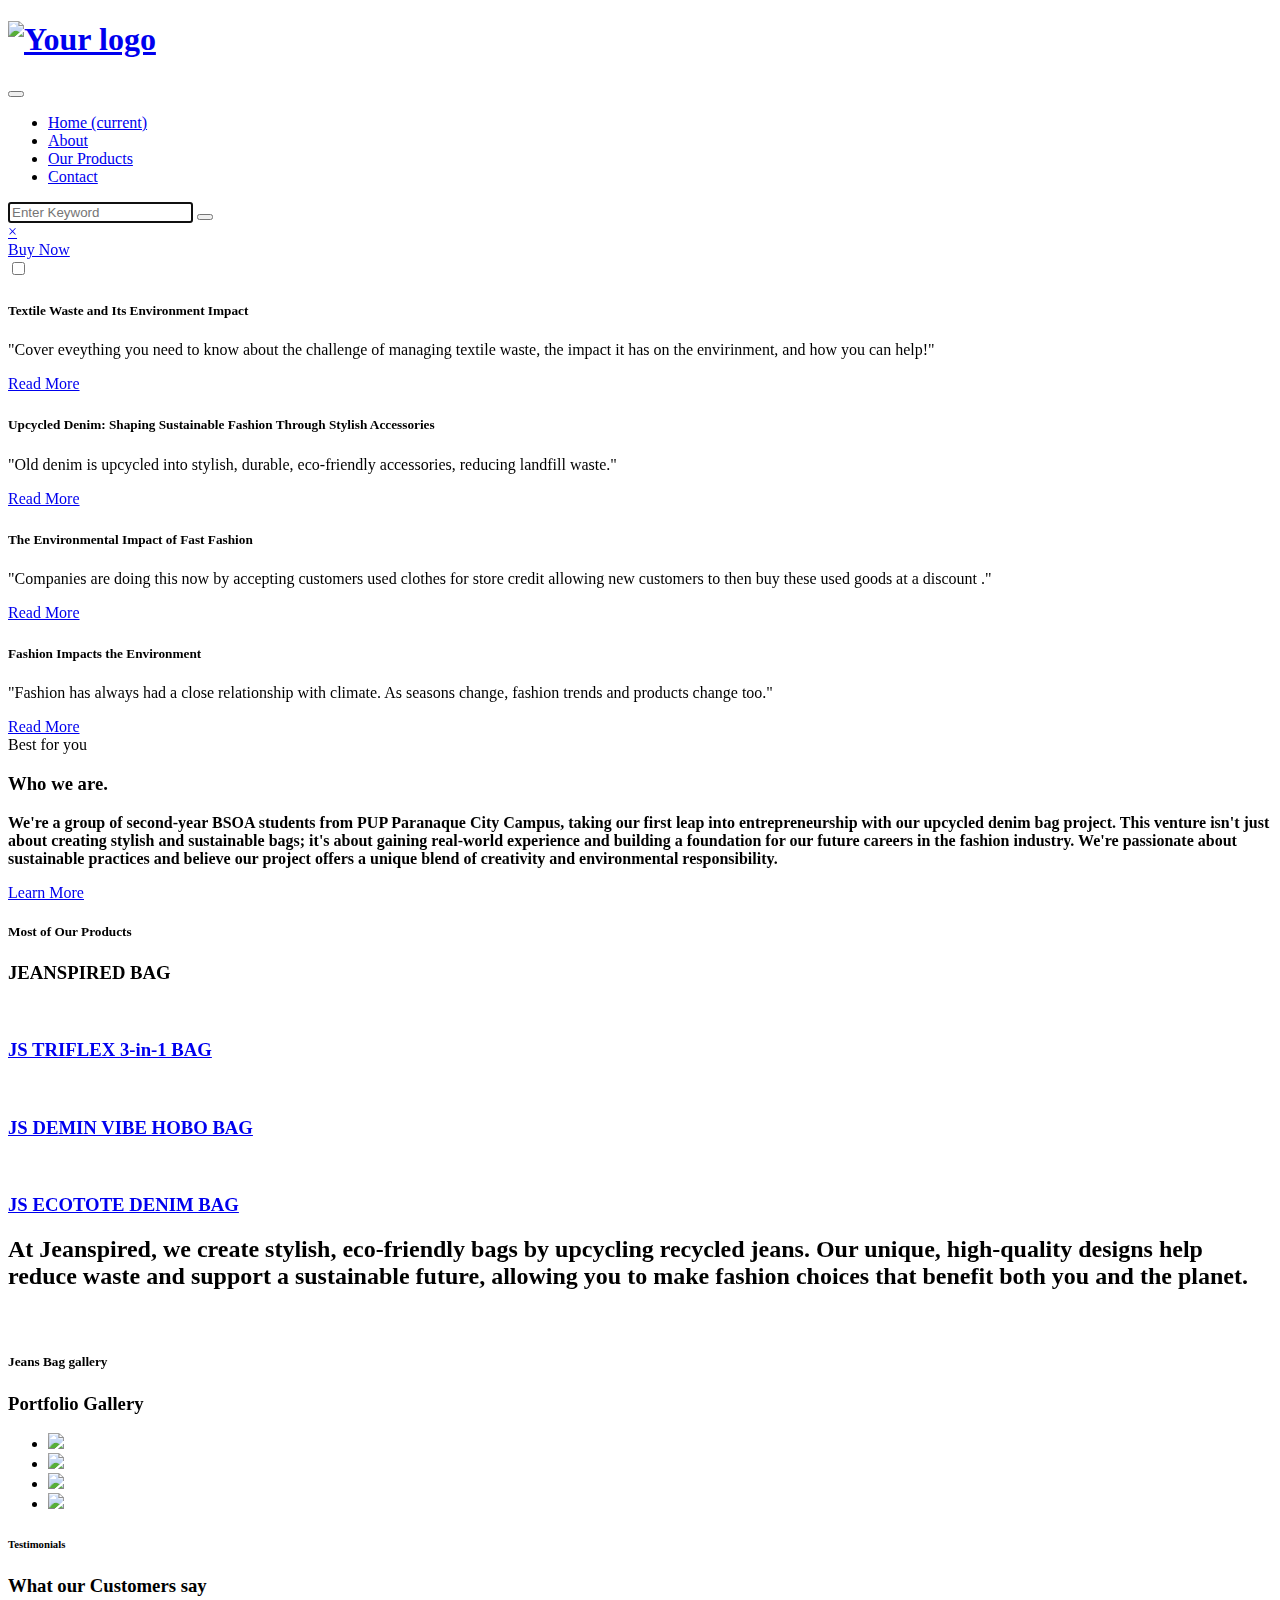
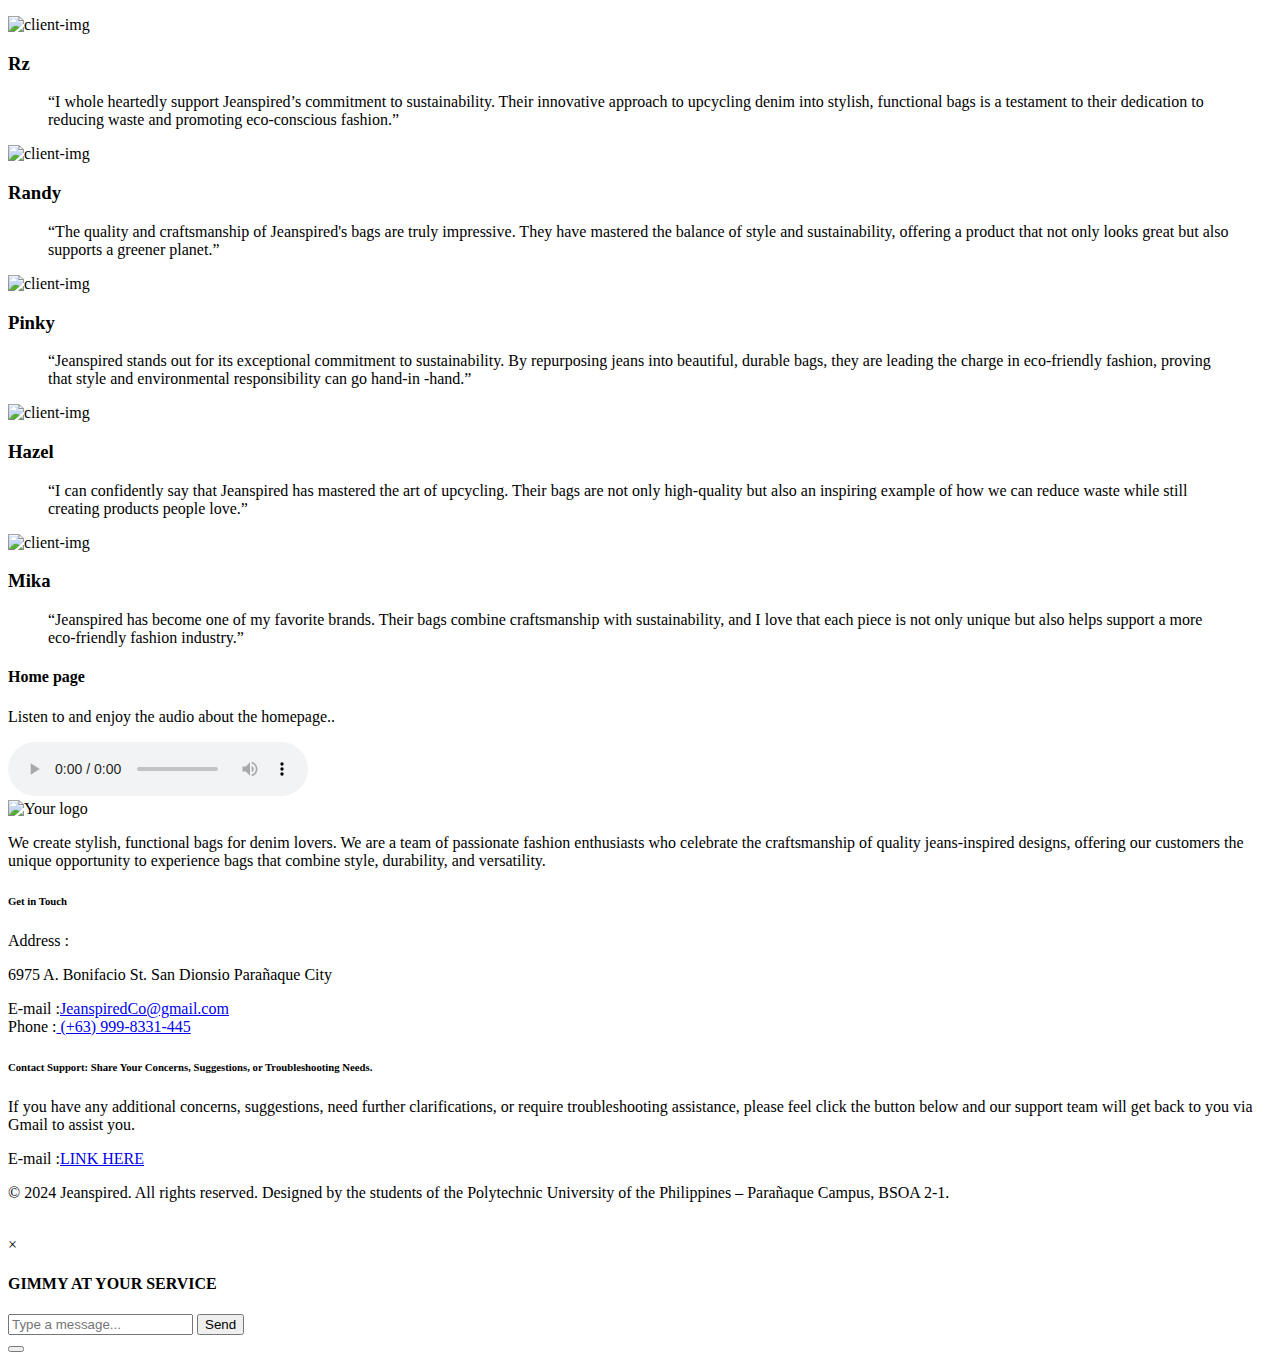
==== commit f592a34b: "Update index.html" ====
--- a/index.html
+++ b/index.html
@@ -489,7 +489,7 @@
     <div class="chatbot-modal-content">
         <div class="chatbot-header">
             <span id="chatbotClose" class="chatbot-close">&times;</span>
-            <h4>GIMMY CHATBOT AT YOUR SERVICE</h4>
+            <h4>GIMMY AT YOUR SERVICE</h4>
         </div>
         <div class="chatbot-body">
             <div id="chatbotMessages" class="chatbot-messages">
@@ -558,13 +558,13 @@
            } else if (userMessage.toLowerCase().includes("Jeanspired")) {
                     botMessage.textContent = "We create stylish, functional bags for denim lovers. We are a team of passionate fashion enthusiasts who celebrate the craftsmanship of quality jeans-inspired designs, offering our customers the unique opportunity to experience bags that combine style, durability, and versatility.";
            } else if (userMessage.toLowerCase().includes("team") || userMessage.toLowerCase().includes("people behind") || userMessage.toLowerCase().includes("team behind") || userMessage.toLowerCase().includes("member")) {
-                    botMessage.textContent = "Maraya, Andrei- Chief Executive Officer., Krisha Gwyny Unisan- Chief Marketing Officer, Ma. Victoria Mutuc- Chief Operating Office, Maan Nuguit- Chief Product Officer, and Charlotte Rocero- Chief Financial Officer";
+                    botMessage.textContent = "Maraya, Andrei- Chief Executive Officer, Krisha Gwyny Unisan- Chief Marketing Officer, Ma. Victoria Mutuc- Chief Operating Office, Maan Nuguit- Chief Product Officer, and Charlotte Rocero- Chief Financial Officer";
            } else if (userMessage.toLowerCase().includes("support")) {
                     botMessage.textContent = "You can contact customer support for Jeanspired by emailing us at jeanspiredco@gmail.com. If you have any other questions or need further assistance, feel free to ask! I'm here to help!";
            } else if (userMessage.toLowerCase().includes("sale assistant")) {
                     botMessage.textContent = "Our Sales Assistant is Krisha Gwyn Unisan. They oversee production processes and assist the Sales Head in meeting client needs. If you have any more questions or need further information, just let me know!";
            } else if (userMessage.toLowerCase().includes("item")) {
-                    botMessage.textContent = "JS Triflex 3 in 1 Demin Bag,JS Urban Demin Shoulder Bag,JS Ecotote Demin Bag,JS Denim Vibe Hobo Bag ₱169";
+                    botMessage.textContent = "JS Triflex 3 in 1 Demin Bag, JS Urban Demin Shoulder Bag, JS Ecotote Demin Bag, JS Denim Vibe Hobo Bag ";
            } else if (userMessage.toLowerCase().includes("3 in 1")) {
                     botMessage.textContent = "JS Triflex 3 in 1 Demin Bag ₱234";
           } else if (userMessage.toLowerCase().includes("shoulder bag")) {
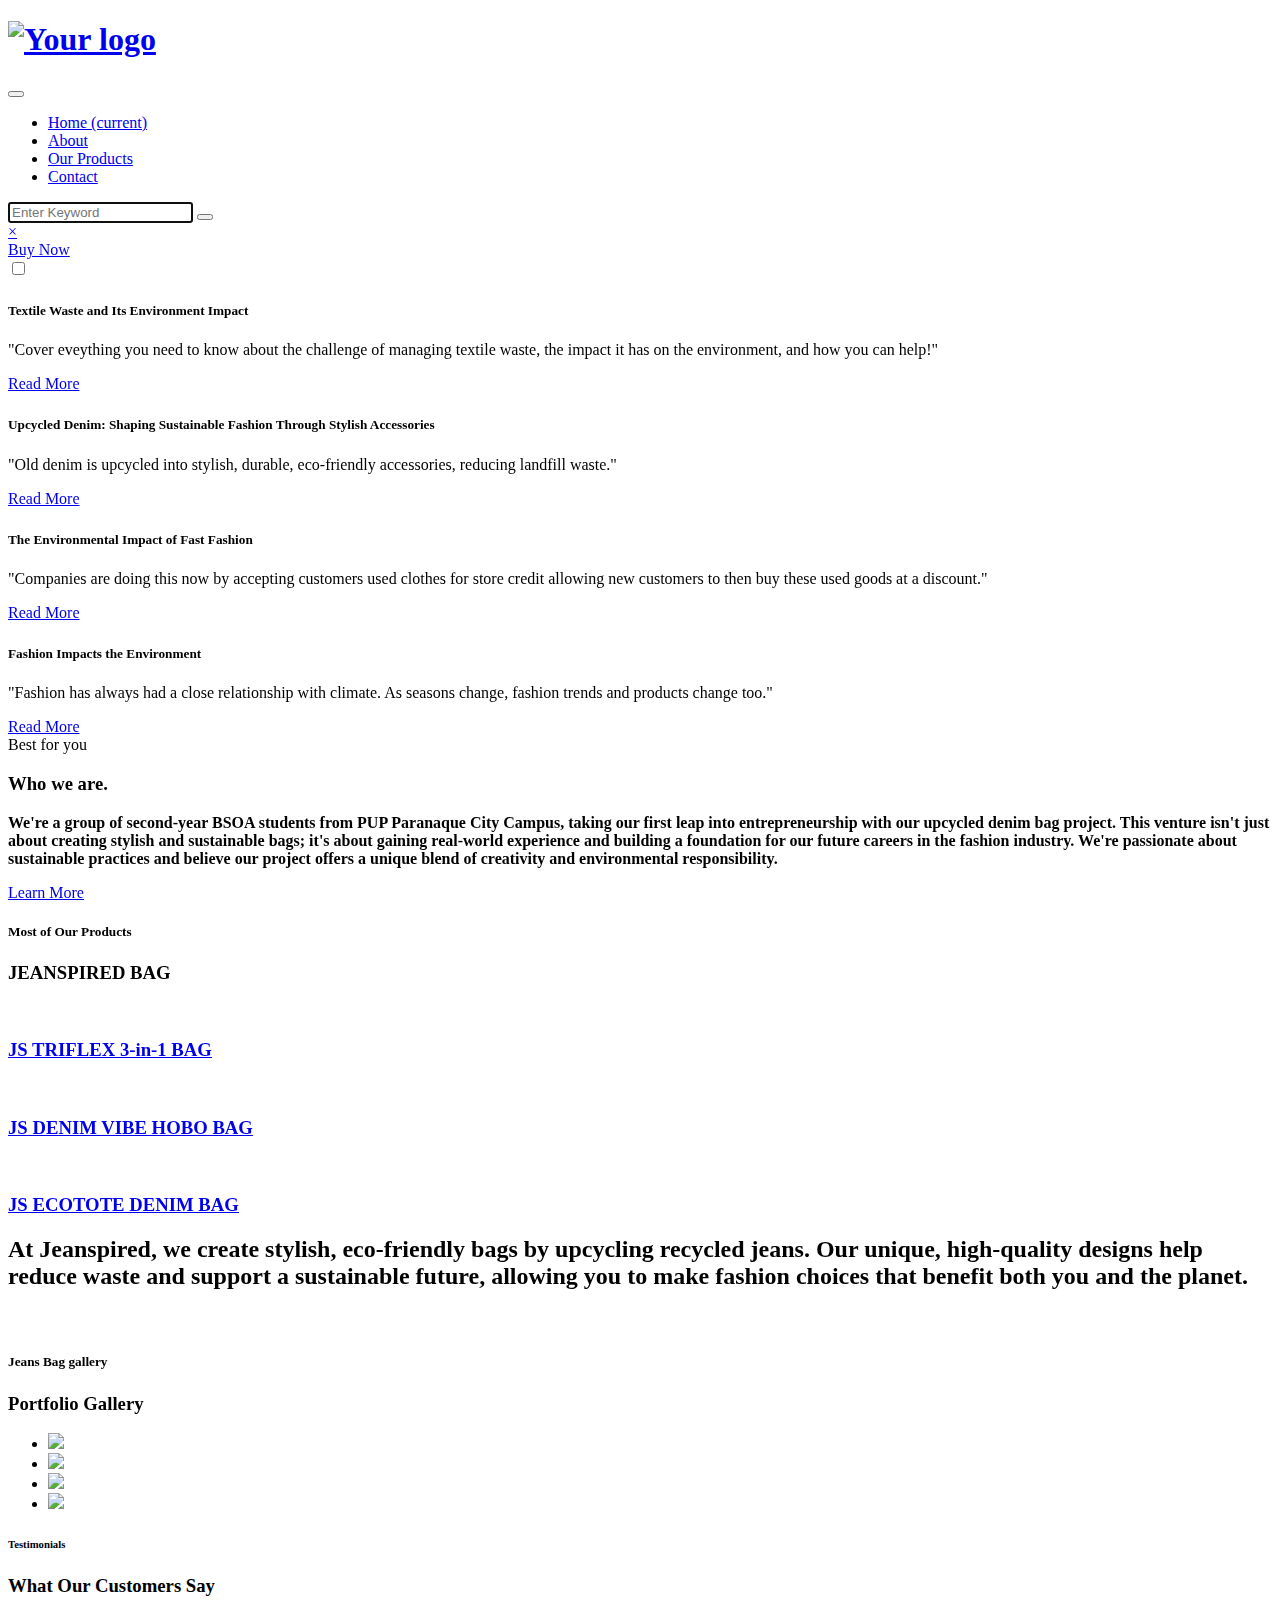
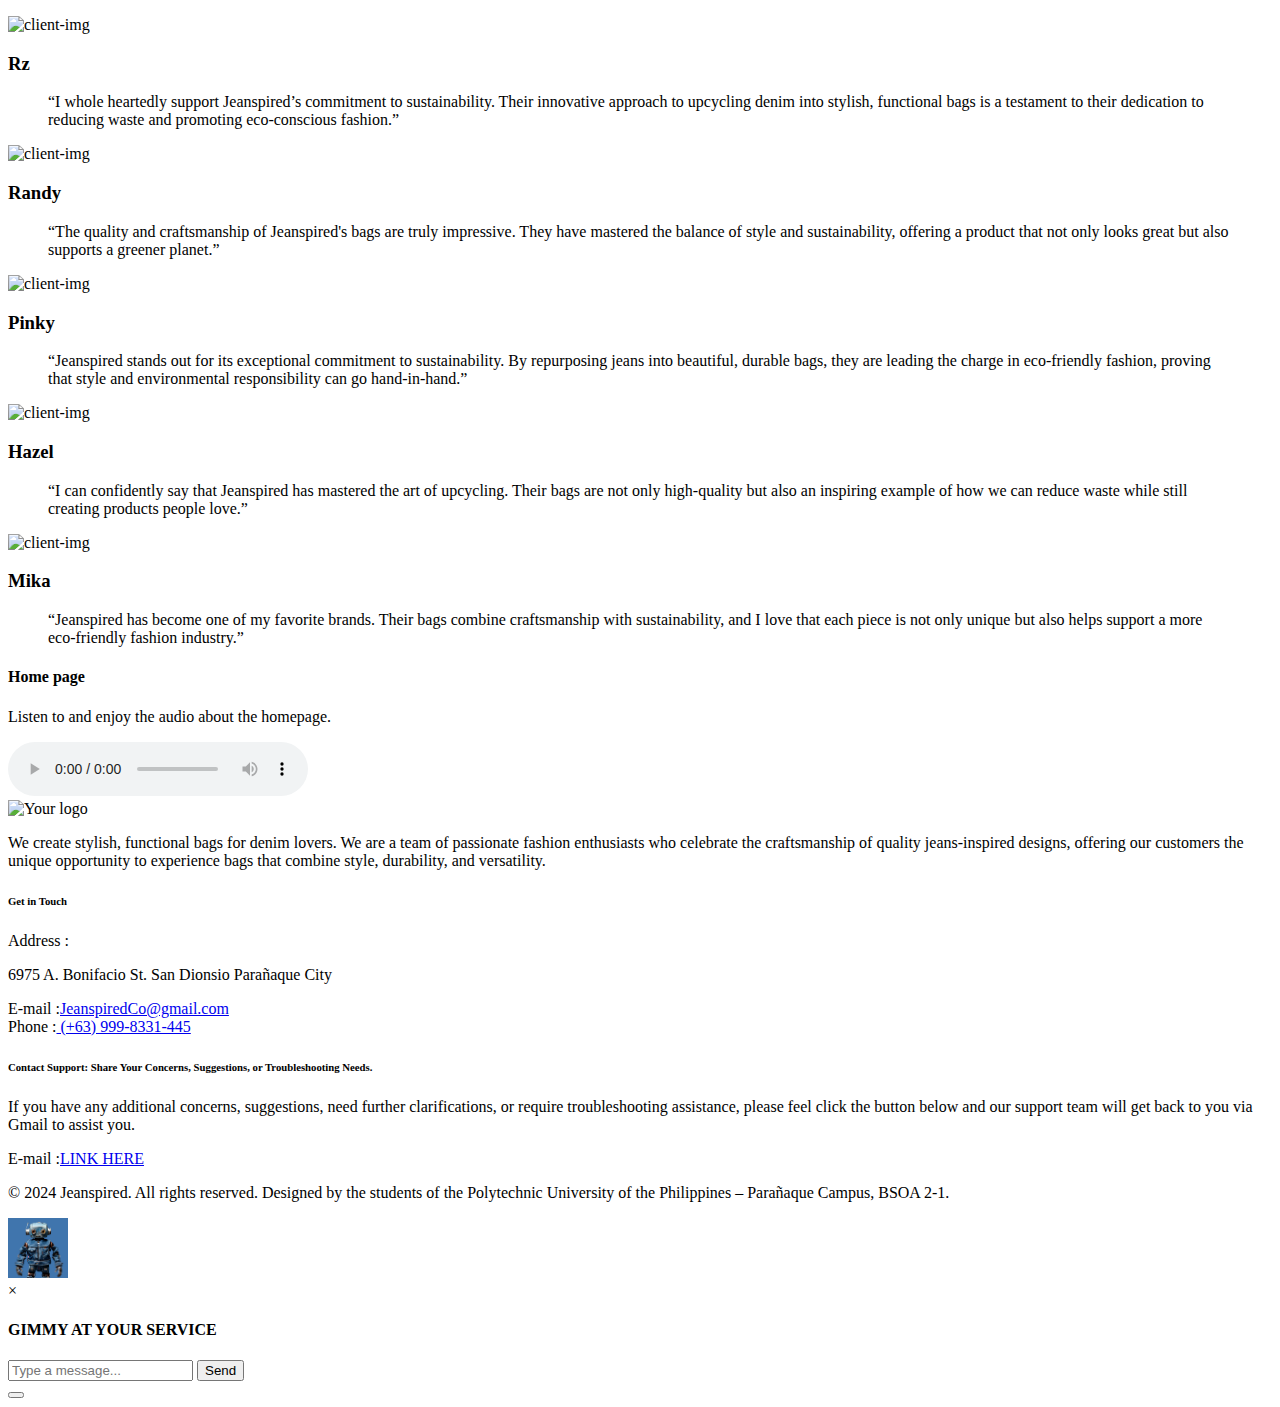
==== commit 68818eee: "Update index.html" ====
--- a/index.html
+++ b/index.html
@@ -102,7 +102,7 @@
                             <div class="container">
                                 <div class="banner-info-bg">
                                     <h5>Textile Waste and Its Environment Impact</h5>
-                                    <p class="mt-4">"Cover eveything you need to know about the challenge of managing  textile waste, the impact it has on the envirinment, and how you can help!"</p>
+                                    <p class="mt-4">"Cover eveything you need to know about the challenge of managing  textile waste, the impact it has on the environment, and how you can help!"</p>
                                     <a class="btn btn-style btn-primary mt-sm-5 mt-4" href="https://www.roadrunnerwm.com/blog/textile-waste-environmental-crisis"> Read More</a>
                                 </div>
                             </div>
@@ -134,7 +134,7 @@
                             <div class="container">
                                 <div class="banner-info-bg">
                                     <h5>The Environmental Impact of Fast Fashion</h5>
-                                    <p class="mt-4">"Companies are doing this now by accepting customers used clothes for store credit allowing new customers to then buy these used goods at a discount ." </p>
+                                    <p class="mt-4">"Companies are doing this now by accepting customers used clothes for store credit allowing new customers to then buy these used goods at a discount." </p>
                                     <a class="btn btn-style btn-primary mt-sm-5 mt-4" href="https://www.youtube.com/watch?v=H2bxO-PgcT0"> Read More</a>
                                 </div>
                             </div>
@@ -200,7 +200,7 @@
                 <div class="float-top col-lg-4 col-md-6 mt-md-0 mt-5">
                     <a href="#url"><img src="assets/images/3.jpg" class="img-responsive" alt=""></a>
                     <div class="float-lt feature-gd">
-                        <h3><a href="#url">JS DEMIN VIBE HOBO BAG</a> </h3>
+                        <h3><a href="#url">JS DENIM VIBE HOBO BAG</a> </h3>
                        
                     </div>
                 </div>
@@ -304,7 +304,7 @@
         <div class="container py-lg-5 py-md-4 py-2">
             <div class="heading align-self text-center">
                 <h6 class="title-small">Testimonials</h6>
-                <h3 class="title-big mb-md-5 mb-4">What our Customers say</h3 >
+                <h3 class="title-big mb-md-5 mb-4">What Our Customers Say</h3 >
             </div>
             <!-- /grids -->
             <div class="testimonial-row">
@@ -367,7 +367,7 @@
                                     <q>Jeanspired stands out for its exceptional commitment to sustainability. 
                                         By repurposing jeans into beautiful, durable bags, they are leading 
                                         the charge in eco-friendly fashion, proving that style and environmental 
-                                        responsibility can go hand-in -hand.</q>
+                                        responsibility can go hand-in-hand.</q>
                                 </blockquote>
                                
                             </div>
@@ -426,7 +426,7 @@
 </section>
 <div class="audio-section mt-5">
   <h4 class="title-big">Home page</h4>
-  <p class="mb-3">Listen to and enjoy the audio about the homepage..</p>
+  <p class="mb-3">Listen to and enjoy the audio about the homepage.</p>
   <audio controls>
       <source src="assets/audio/audio1.mp3" type="audio/mpeg">
       Your browser does not support the audio element.
@@ -482,7 +482,7 @@
     </div>
   </div>
 <!-- Arrow Button to Open Chatbot -->
-<a href="#" class="chat" id="openChatbotBtn"><img src="gimmy.png" alt="" width="60px"></a>
+<a href="#" class="chat" id="openChatbotBtn"><img src="gimmy1.png" alt="" width="60px"></a>
 
 <!-- Chatbot Modal -->
 <div id="chatbotModal" class="chatbot-modal">
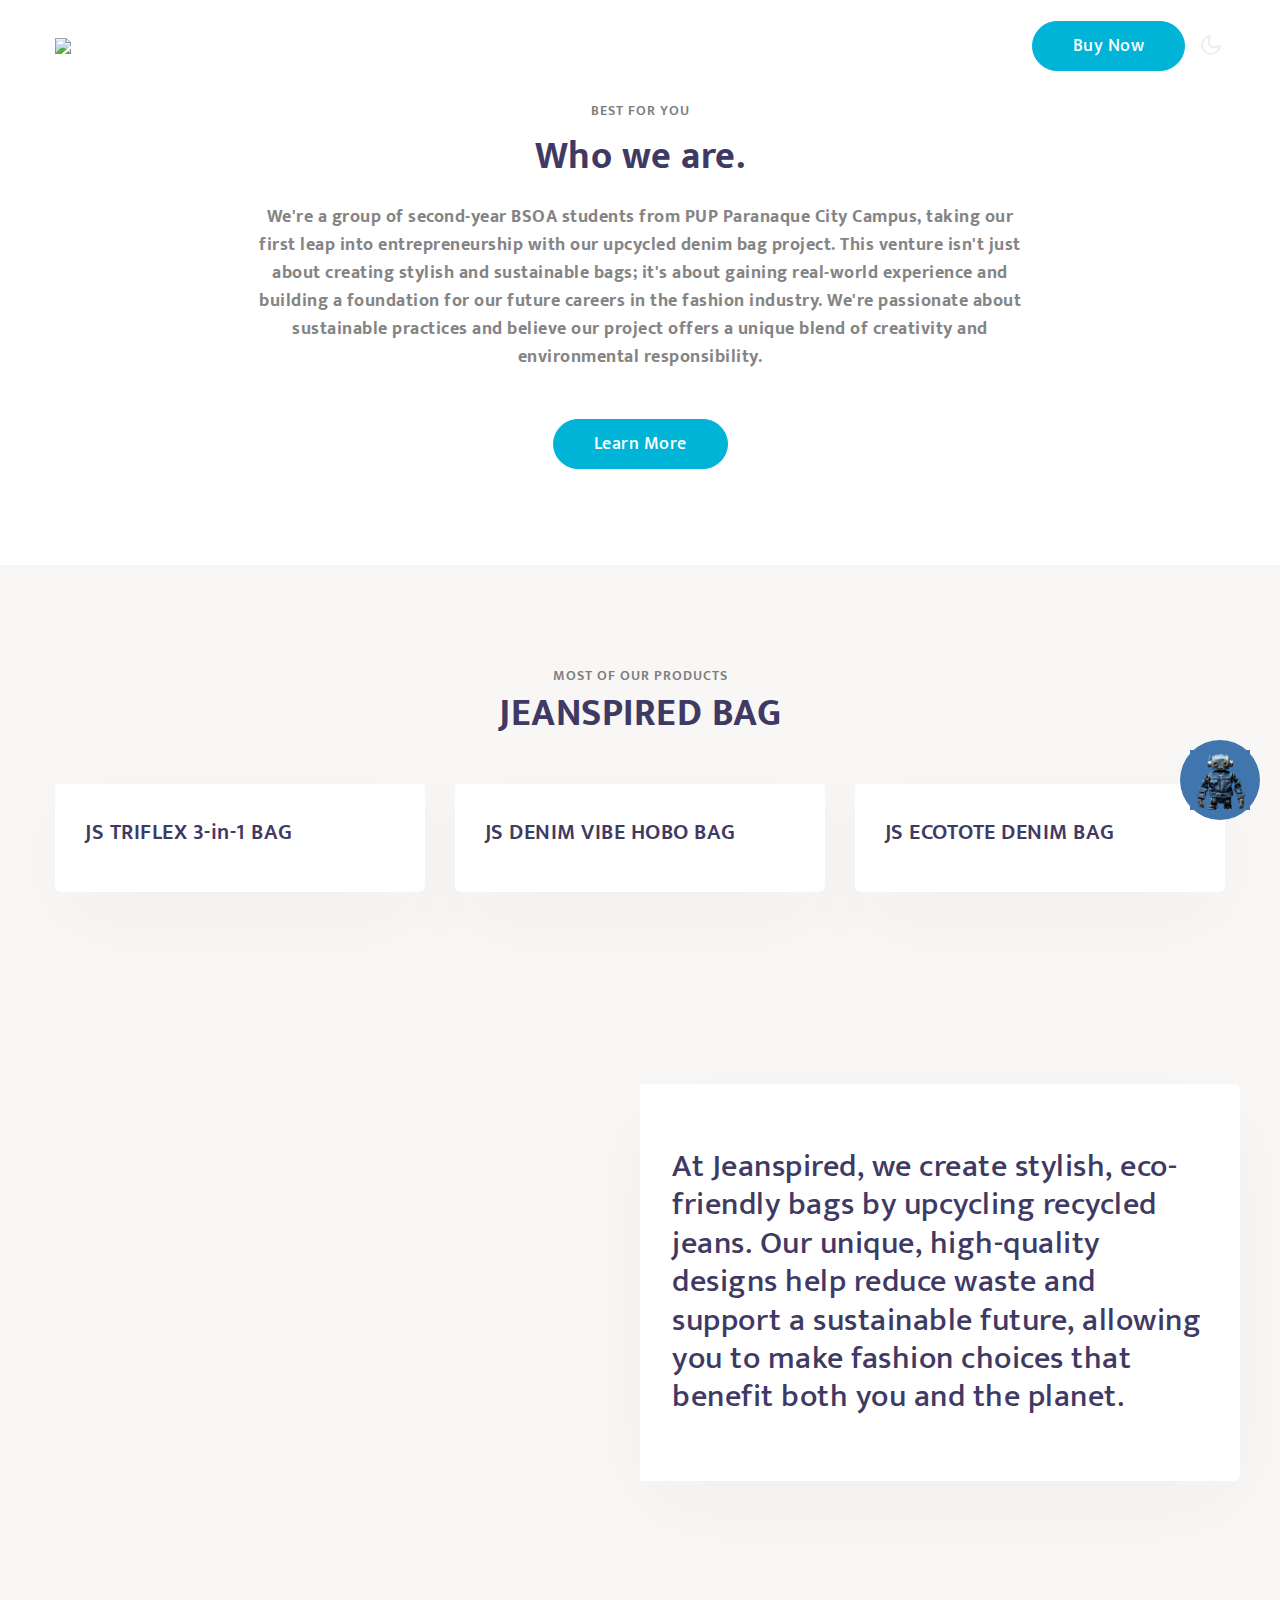
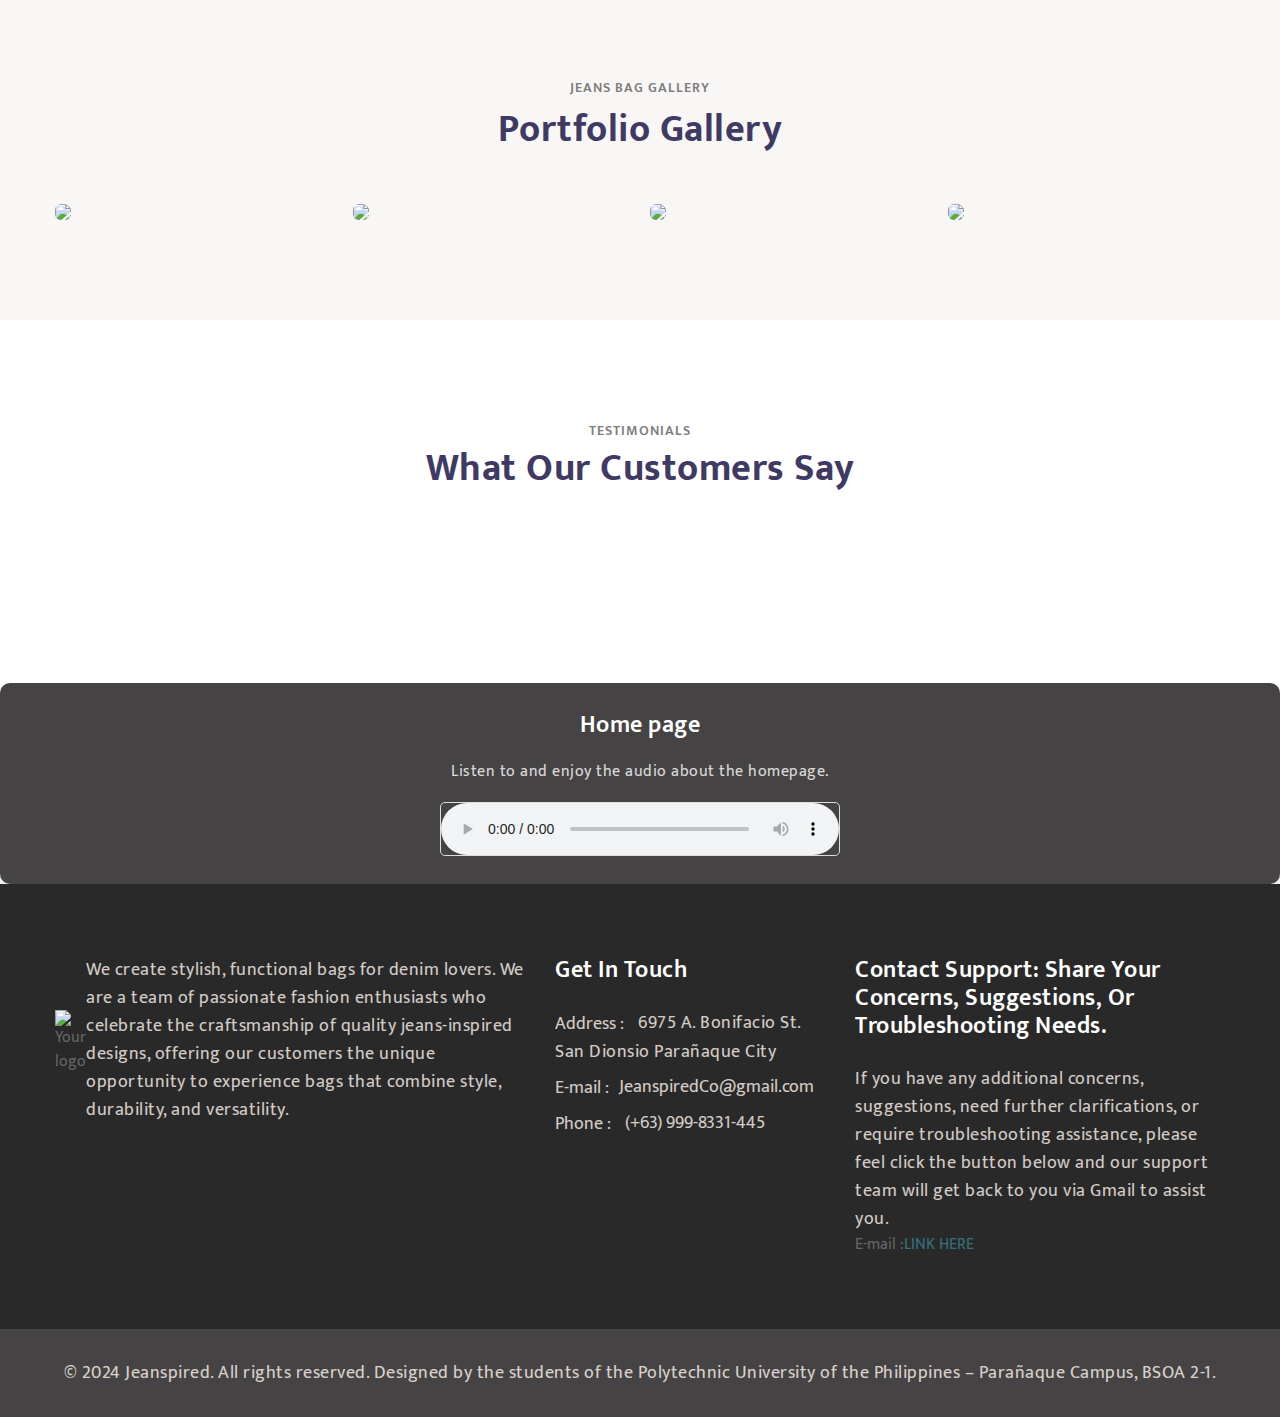
==== commit f341e343: "Update index.html" ====
--- a/index.html
+++ b/index.html
@@ -37,14 +37,14 @@
                   <li class="nav-item active">
                       <a class="nav-link" href="index.html">Home <span class="sr-only">(current)</span></a>
                   </li>
-                  <li class="nav-item @@about__active">
-                      <a class="nav-link" href="about.html">About</a>
-                  </li>
                   <li class="nav-item @@services__active">
                       <a class="nav-link" href="services.html">Our Products</a>
                   </li>
                   <li class="nav-item @@contact__active">
                       <a class="nav-link" href="contact.html">Contact</a>
+                  </li>
+                 <li class="nav-item @@about__active">
+                      <a class="nav-link" href="about.html">About</a>
                   </li>
               </ul>
 
@@ -322,10 +322,7 @@
                                     </div>
                                 </div>
                                 <blockquote>
-                                    <q>I whole heartedly support Jeanspired’s commitment to sustainability.
-                                        Their innovative approach to upcycling denim into stylish, 
-                                        functional bags is a testament to their dedication to reducing waste 
-                                        and promoting eco-conscious fashion.</q>
+                                    <q>................</q>
                                 </blockquote>
                                 
                             </div>
@@ -343,10 +340,7 @@
                                     </div>
                                 </div>
                                 <blockquote>
-                                    <q>The quality and craftsmanship of Jeanspired's bags are truly impressive. 
-                                        They have mastered the balance of style and sustainability, 
-                                        offering a product that not only looks great but also supports a 
-                                        greener planet.</q>
+                                    <q>...................</q>
                                 </blockquote>
                                 
                             </div>
@@ -364,10 +358,7 @@
                                     </div>
                                 </div>
                                 <blockquote>
-                                    <q>Jeanspired stands out for its exceptional commitment to sustainability. 
-                                        By repurposing jeans into beautiful, durable bags, they are leading 
-                                        the charge in eco-friendly fashion, proving that style and environmental 
-                                        responsibility can go hand-in-hand.</q>
+                                    <q>...................</q>
                                 </blockquote>
                                
                             </div>
@@ -385,9 +376,7 @@
                                     </div>
                                 </div>
                                 <blockquote>
-                                    <q>I can confidently say that Jeanspired has mastered the art of upcycling.
-                                        Their bags are not only high-quality but also an inspiring example
-                                         of how we can reduce waste while still creating products people love.</q>
+                                    <q>...................</q>
                                 </blockquote>
                                
                             </div>
@@ -405,10 +394,7 @@
                                     </div>
                                 </div>
                                 <blockquote>
-                                    <q>Jeanspired has become one of my favorite brands. 
-                                        Their bags combine craftsmanship with sustainability, 
-                                        and I love that each piece is not only unique but also helps support 
-                                        a more eco-friendly fashion industry.</q>
+                                    <q>...................</q>
                                 </blockquote>
                                
                             </div>
--- a/assets/css/style-starter.css
+++ b/assets/css/style-starter.css
@@ -0,0 +1,12879 @@
+@charset "UTF-8";
+/*--
+Author: W3layouts
+Author URL: http://w3layouts.com
+--*/
+/*!
+ * Bootstrap v4.4.1 (https://getbootstrap.com/)
+ * Copyright 2011-2019 The Bootstrap Authors
+ * Copyright 2011-2019 Twitter, Inc.
+ * Licensed under MIT (https://github.com/twbs/bootstrap/blob/master/LICENSE)
+ */
+:root {
+  --blue: #007bff;
+  --indigo: #6610f2;
+  --purple: #6f42c1;
+  --pink: #e83e8c;
+  --red: #dc3545;
+  --orange: #fd7e14;
+  --yellow: #ffc107;
+  --green: #28a745;
+  --teal: #20c997;
+  --cyan: #17a2b8;
+  --white: #fff;
+  --gray: #6c757d;
+  --gray-dark: #343a40;
+  --primary: #7DA0C4;
+  --secondary: #f8b195;
+  --success: #28a745;
+  --info: #7DA0C4;
+  --warning: #ffc107;
+  --danger: #dc3545;
+  --light: #f8f9fa;
+  --dark: #343a40;
+  --breakpoint-xs: 0;
+  --breakpoint-sm: 576px;
+  --breakpoint-md: 768px;
+  --breakpoint-lg: 992px;
+  --breakpoint-xl: 1200px;
+  --font-family-sans-serif: -apple-system, BlinkMacSystemFont, "Segoe UI", Roboto, "Helvetica Neue", Arial, "Noto Sans", sans-serif, "Apple Color Emoji", "Segoe UI Emoji", "Segoe UI Symbol", "Noto Color Emoji";
+  --font-family-monospace: SFMono-Regular, Menlo, Monaco, Consolas, "Liberation Mono", "Courier New", monospace; }
+
+*,
+*::before,
+*::after {
+  box-sizing: border-box; }
+
+html {
+  font-family: sans-serif;
+  line-height: 1.15;
+  -webkit-text-size-adjust: 100%;
+  -webkit-tap-highlight-color: rgba(0, 0, 0, 0); }
+
+article, aside, figcaption, figure, footer, header, hgroup, main, nav, section {
+  display: block; }
+
+body {
+  margin: 0;
+  font-family: -apple-system, BlinkMacSystemFont, "Segoe UI", Roboto, "Helvetica Neue", Arial, "Noto Sans", sans-serif, "Apple Color Emoji", "Segoe UI Emoji", "Segoe UI Symbol", "Noto Color Emoji";
+  font-size: 1rem;
+  font-weight: 400;
+  line-height: 1.5;
+  color: #212529;
+  text-align: left;
+  background-color: #fff; }
+
+[tabindex="-1"]:focus:not(:focus-visible) {
+  outline: 0 !important; }
+
+hr {
+  box-sizing: content-box;
+  height: 0;
+  overflow: visible; }
+
+h1, h2, h3, h4, h5, h6 {
+  margin-top: 0;
+  margin-bottom: 0.5rem; }
+
+p {
+  margin-top: 0;
+  margin-bottom: 1rem; }
+
+abbr[title],
+abbr[data-original-title] {
+  text-decoration: underline;
+  -webkit-text-decoration: underline dotted;
+          text-decoration: underline dotted;
+  cursor: help;
+  border-bottom: 0;
+  -webkit-text-decoration-skip-ink: none;
+          text-decoration-skip-ink: none; }
+
+address {
+  margin-bottom: 1rem;
+  font-style: normal;
+  line-height: inherit; }
+
+ol,
+ul,
+dl {
+  margin-top: 0;
+  margin-bottom: 1rem; }
+
+ol ol,
+ul ul,
+ol ul,
+ul ol {
+  margin-bottom: 0; }
+
+dt {
+  font-weight: 700; }
+
+dd {
+  margin-bottom: .5rem;
+  margin-left: 0; }
+
+blockquote {
+  margin: 0 0 1rem; }
+
+b,
+strong {
+  font-weight: bolder; }
+
+small {
+  font-size: 80%; }
+
+sub,
+sup {
+  position: relative;
+  font-size: 75%;
+  line-height: 0;
+  vertical-align: baseline; }
+
+sub {
+  bottom: -.25em; }
+
+sup {
+  top: -.5em; }
+
+a {
+  color: #34707a;
+  text-decoration: none;
+  background-color: transparent; }
+  a:hover {
+    color: inherit;;
+    text-decoration: underline; }
+
+a:not([href]) {
+  color: inherit;
+  text-decoration: none; }
+  a:not([href]):hover {
+    color: inherit;
+    text-decoration: none; }
+
+pre,
+code,
+kbd,
+samp {
+  font-family: SFMono-Regular, Menlo, Monaco, Consolas, "Liberation Mono", "Courier New", monospace;
+  font-size: 1em; }
+
+pre {
+  margin-top: 0;
+  margin-bottom: 1rem;
+  overflow: auto; }
+
+figure {
+  margin: 0 0 1rem; }
+
+img {
+  vertical-align: middle;
+  border-style: none; }
+
+svg {
+  overflow: hidden;
+  vertical-align: middle; }
+
+table {
+  border-collapse: collapse; }
+
+caption {
+  padding-top: 0.75rem;
+  padding-bottom: 0.75rem;
+  color: #6c757d;
+  text-align: left;
+  caption-side: bottom; }
+
+th {
+  text-align: inherit; }
+
+label {
+  display: inline-block;
+  margin-bottom: 0.5rem; }
+
+button {
+  border-radius: 0; }
+
+button:focus {
+  outline: 1px dotted;
+  outline: 5px auto -webkit-focus-ring-color; }
+
+input,
+button,
+select,
+optgroup,
+textarea {
+  margin: 0;
+  font-family: inherit;
+  font-size: inherit;
+  line-height: inherit; }
+
+button,
+input {
+  overflow: visible; }
+
+button,
+select {
+  text-transform: none; }
+
+select {
+  word-wrap: normal; }
+
+button,
+[type="button"],
+[type="reset"],
+[type="submit"] {
+  -webkit-appearance: button; }
+
+button:not(:disabled),
+[type="button"]:not(:disabled),
+[type="reset"]:not(:disabled),
+[type="submit"]:not(:disabled) {
+  cursor: pointer; }
+
+button::-moz-focus-inner,
+[type="button"]::-moz-focus-inner,
+[type="reset"]::-moz-focus-inner,
+[type="submit"]::-moz-focus-inner {
+  padding: 0;
+  border-style: none; }
+
+input[type="radio"],
+input[type="checkbox"] {
+  box-sizing: border-box;
+  padding: 0; }
+
+input[type="date"],
+input[type="time"],
+input[type="datetime-local"],
+input[type="month"] {
+  -webkit-appearance: listbox; }
+
+textarea {
+  overflow: auto;
+  resize: vertical; }
+
+fieldset {
+  min-width: 0;
+  padding: 0;
+  margin: 0;
+  border: 0; }
+
+legend {
+  display: block;
+  width: 100%;
+  max-width: 100%;
+  padding: 0;
+  margin-bottom: .5rem;
+  font-size: 1.5rem;
+  line-height: inherit;
+  color: inherit;
+  white-space: normal; }
+  @media (max-width: 1200px) {
+    legend {
+      font-size: calc(1.275rem + 0.3vw) ; } }
+
+progress {
+  vertical-align: baseline; }
+
+[type="number"]::-webkit-inner-spin-button,
+[type="number"]::-webkit-outer-spin-button {
+  height: auto; }
+
+[type="search"] {
+  outline-offset: -2px;
+  -webkit-appearance: none; }
+
+[type="search"]::-webkit-search-decoration {
+  -webkit-appearance: none; }
+
+::-webkit-file-upload-button {
+  font: inherit;
+  -webkit-appearance: button; }
+
+output {
+  display: inline-block; }
+
+summary {
+  display: list-item;
+  cursor: pointer; }
+
+template {
+  display: none; }
+
+[hidden] {
+  display: none !important; }
+
+h1, h2, h3, h4, h5, h6,
+.h1, .h2, .h3, .h4, .h5, .h6 {
+  margin-bottom: 0.5rem;
+  font-weight: 500;
+  line-height: 1.2; }
+
+h1, .h1 {
+  font-size: 2.5rem; }
+  @media (max-width: 1200px) {
+    h1, .h1 {
+      font-size: calc(1.375rem + 1.5vw) ; } }
+
+h2, .h2 {
+  font-size: 2rem; }
+  @media (max-width: 1200px) {
+    h2, .h2 {
+      font-size: calc(1.325rem + 0.9vw) ; } }
+
+h3, .h3 {
+  font-size: 1.75rem; }
+  @media (max-width: 1200px) {
+    h3, .h3 {
+      font-size: calc(1.3rem + 0.6vw) ; } }
+
+h4, .h4 {
+  font-size: 1.5rem; }
+  @media (max-width: 1200px) {
+    h4, .h4 {
+      font-size: calc(1.275rem + 0.3vw) ; } }
+
+h5, .h5 {
+  font-size: 1.25rem; }
+
+h6, .h6 {
+  font-size: 1rem; }
+
+.lead {
+  font-size: 1.25rem;
+  font-weight: 300; }
+
+.display-1 {
+  font-size: 6rem;
+  font-weight: 300;
+  line-height: 1.2; }
+  @media (max-width: 1200px) {
+    .display-1 {
+      font-size: calc(1.725rem + 5.7vw) ; } }
+
+.display-2 {
+  font-size: 5.5rem;
+  font-weight: 300;
+  line-height: 1.2; }
+  @media (max-width: 1200px) {
+    .display-2 {
+      font-size: calc(1.675rem + 5.1vw) ; } }
+
+.display-3 {
+  font-size: 4.5rem;
+  font-weight: 300;
+  line-height: 1.2; }
+  @media (max-width: 1200px) {
+    .display-3 {
+      font-size: calc(1.575rem + 3.9vw) ; } }
+
+.display-4 {
+  font-size: 3.5rem;
+  font-weight: 300;
+  line-height: 1.2; }
+  @media (max-width: 1200px) {
+    .display-4 {
+      font-size: calc(1.475rem + 2.7vw) ; } }
+
+hr {
+  margin-top: 1rem;
+  margin-bottom: 1rem;
+  border: 0;
+  border-top: 1px solid rgba(0, 0, 0, 0.1); }
+
+small,
+.small {
+  font-size: 80%;
+  font-weight: 400; }
+
+mark,
+.mark {
+  padding: 0.2em;
+  background-color: #fcf8e3; }
+
+.list-unstyled {
+  padding-left: 0;
+  list-style: none; }
+
+.list-inline {
+  padding-left: 0;
+  list-style: none; }
+
+.list-inline-item {
+  display: inline-block; }
+  .list-inline-item:not(:last-child) {
+    margin-right: 0.5rem; }
+
+.initialism {
+  font-size: 90%;
+  text-transform: uppercase; }
+
+.blockquote {
+  margin-bottom: 1rem;
+  font-size: 1.25rem; }
+
+.blockquote-footer {
+  display: block;
+  font-size: 80%;
+  color: #6c757d; }
+  .blockquote-footer::before {
+    content: "\2014\00A0"; }
+
+.img-fluid {
+  max-width: 100%;
+  height: auto; }
+
+.img-thumbnail {
+  padding: 0.25rem;
+  background-color: #fff;
+  border: 1px solid #dee2e6;
+  border-radius: 0.25rem;
+  max-width: 100%;
+  height: auto; }
+
+.figure {
+  display: inline-block; }
+
+.figure-img {
+  margin-bottom: 0.5rem;
+  line-height: 1; }
+
+.figure-caption {
+  font-size: 90%;
+  color: #6c757d; }
+
+code {
+  font-size: 87.5%;
+  color: #e83e8c;
+  word-wrap: break-word; }
+  a > code {
+    color: inherit; }
+
+kbd {
+  padding: 0.2rem 0.4rem;
+  font-size: 87.5%;
+  color: #fff;
+  background-color: #212529;
+  border-radius: 0.2rem; }
+  kbd kbd {
+    padding: 0;
+    font-size: 100%;
+    font-weight: 700; }
+
+pre {
+  display: block;
+  font-size: 87.5%;
+  color: #212529; }
+  pre code {
+    font-size: inherit;
+    color: inherit;
+    word-break: normal; }
+
+.pre-scrollable {
+  max-height: 340px;
+  overflow-y: scroll; }
+
+.container {
+  width: 100%;
+  padding-right: 15px;
+  padding-left: 15px;
+  margin-right: auto;
+  margin-left: auto; }
+  @media (min-width: 576px) {
+    .container {
+      max-width: 540px; } }
+  @media (min-width: 768px) {
+    .container {
+      max-width: 720px; } }
+  @media (min-width: 992px) {
+    .container {
+      max-width: 960px; } }
+  @media (min-width: 1200px) {
+    .container {
+      max-width: 1140px; } }
+
+.container-fluid, .container-sm, .container-md, .container-lg, .container-xl {
+  width: 100%;
+  padding-right: 15px;
+  padding-left: 15px;
+  margin-right: auto;
+  margin-left: auto; }
+
+@media (min-width: 576px) {
+  .container, .container-sm {
+    max-width: 540px; } }
+
+@media (min-width: 768px) {
+  .container, .container-sm, .container-md {
+    max-width: 720px; } }
+
+@media (min-width: 992px) {
+  .container, .container-sm, .container-md, .container-lg {
+    max-width: 960px; } }
+
+@media (min-width: 1200px) {
+  .container, .container-sm, .container-md, .container-lg, .container-xl {
+    max-width: 1140px; } }
+
+.row {
+  display: flex;
+  flex-wrap: wrap;
+  margin-right: -15px;
+  margin-left: -15px; }
+
+.no-gutters {
+  margin-right: 0;
+  margin-left: 0; }
+  .no-gutters > .col,
+  .no-gutters > [class*="col-"] {
+    padding-right: 0;
+    padding-left: 0; }
+
+.col-1, .col-2, .col-3, .col-4, .col-5, .col-6, .col-7, .col-8, .col-9, .col-10, .col-11, .col-12, .col,
+.col-auto, .col-sm-1, .col-sm-2, .col-sm-3, .col-sm-4, .col-sm-5, .col-sm-6, .col-sm-7, .col-sm-8, .col-sm-9, .col-sm-10, .col-sm-11, .col-sm-12, .col-sm,
+.col-sm-auto, .col-md-1, .col-md-2, .col-md-3, .col-md-4, .col-md-5, .col-md-6, .col-md-7, .col-md-8, .col-md-9, .col-md-10, .col-md-11, .col-md-12, .col-md,
+.col-md-auto, .col-lg-1, .col-lg-2, .col-lg-3, .col-lg-4, .col-lg-5, .col-lg-6, .col-lg-7, .col-lg-8, .col-lg-9, .col-lg-10, .col-lg-11, .col-lg-12, .col-lg,
+.col-lg-auto, .col-xl-1, .col-xl-2, .col-xl-3, .col-xl-4, .col-xl-5, .col-xl-6, .col-xl-7, .col-xl-8, .col-xl-9, .col-xl-10, .col-xl-11, .col-xl-12, .col-xl,
+.col-xl-auto {
+  position: relative;
+  width: 100%;
+  padding-right: 15px;
+  padding-left: 15px; }
+
+.col {
+  flex-basis: 0;
+  flex-grow: 1;
+  max-width: 100%; }
+
+.row-cols-1 > * {
+  flex: 0 0 100%;
+  max-width: 100%; }
+
+.row-cols-2 > * {
+  flex: 0 0 50%;
+  max-width: 50%; }
+
+.row-cols-3 > * {
+  flex: 0 0 33.33333%;
+  max-width: 33.33333%; }
+
+.row-cols-4 > * {
+  flex: 0 0 25%;
+  max-width: 25%; }
+
+.row-cols-5 > * {
+  flex: 0 0 20%;
+  max-width: 20%; }
+
+.row-cols-6 > * {
+  flex: 0 0 16.66667%;
+  max-width: 16.66667%; }
+
+.col-auto {
+  flex: 0 0 auto;
+  width: auto;
+  max-width: 100%; }
+
+.col-1 {
+  flex: 0 0 8.33333%;
+  max-width: 8.33333%; }
+
+.col-2 {
+  flex: 0 0 16.66667%;
+  max-width: 16.66667%; }
+
+.col-3 {
+  flex: 0 0 25%;
+  max-width: 25%; }
+
+.col-4 {
+  flex: 0 0 33.33333%;
+  max-width: 33.33333%; }
+
+.col-5 {
+  flex: 0 0 41.66667%;
+  max-width: 41.66667%; }
+
+.col-6 {
+  flex: 0 0 50%;
+  max-width: 50%; }
+
+.col-7 {
+  flex: 0 0 58.33333%;
+  max-width: 58.33333%; }
+
+.col-8 {
+  flex: 0 0 66.66667%;
+  max-width: 66.66667%; }
+
+.col-9 {
+  flex: 0 0 75%;
+  max-width: 75%; }
+
+.col-10 {
+  flex: 0 0 83.33333%;
+  max-width: 83.33333%; }
+
+.col-11 {
+  flex: 0 0 91.66667%;
+  max-width: 91.66667%; }
+
+.col-12 {
+  flex: 0 0 100%;
+  max-width: 100%; }
+
+.order-first {
+  order: -1; }
+
+.order-last {
+  order: 13; }
+
+.order-0 {
+  order: 0; }
+
+.order-1 {
+  order: 1; }
+
+.order-2 {
+  order: 2; }
+
+.order-3 {
+  order: 3; }
+
+.order-4 {
+  order: 4; }
+
+.order-5 {
+  order: 5; }
+
+.order-6 {
+  order: 6; }
+
+.order-7 {
+  order: 7; }
+
+.order-8 {
+  order: 8; }
+
+.order-9 {
+  order: 9; }
+
+.order-10 {
+  order: 10; }
+
+.order-11 {
+  order: 11; }
+
+.order-12 {
+  order: 12; }
+
+.offset-1 {
+  margin-left: 8.33333%; }
+
+.offset-2 {
+  margin-left: 16.66667%; }
+
+.offset-3 {
+  margin-left: 25%; }
+
+.offset-4 {
+  margin-left: 33.33333%; }
+
+.offset-5 {
+  margin-left: 41.66667%; }
+
+.offset-6 {
+  margin-left: 50%; }
+
+.offset-7 {
+  margin-left: 58.33333%; }
+
+.offset-8 {
+  margin-left: 66.66667%; }
+
+.offset-9 {
+  margin-left: 75%; }
+
+.offset-10 {
+  margin-left: 83.33333%; }
+
+.offset-11 {
+  margin-left: 91.66667%; }
+
+@media (min-width: 576px) {
+  .col-sm {
+    flex-basis: 0;
+    flex-grow: 1;
+    max-width: 100%; }
+  .row-cols-sm-1 > * {
+    flex: 0 0 100%;
+    max-width: 100%; }
+  .row-cols-sm-2 > * {
+    flex: 0 0 50%;
+    max-width: 50%; }
+  .row-cols-sm-3 > * {
+    flex: 0 0 33.33333%;
+    max-width: 33.33333%; }
+  .row-cols-sm-4 > * {
+    flex: 0 0 25%;
+    max-width: 25%; }
+  .row-cols-sm-5 > * {
+    flex: 0 0 20%;
+    max-width: 20%; }
+  .row-cols-sm-6 > * {
+    flex: 0 0 16.66667%;
+    max-width: 16.66667%; }
+  .col-sm-auto {
+    flex: 0 0 auto;
+    width: auto;
+    max-width: 100%; }
+  .col-sm-1 {
+    flex: 0 0 8.33333%;
+    max-width: 8.33333%; }
+  .col-sm-2 {
+    flex: 0 0 16.66667%;
+    max-width: 16.66667%; }
+  .col-sm-3 {
+    flex: 0 0 25%;
+    max-width: 25%; }
+  .col-sm-4 {
+    flex: 0 0 33.33333%;
+    max-width: 33.33333%; }
+  .col-sm-5 {
+    flex: 0 0 41.66667%;
+    max-width: 41.66667%; }
+  .col-sm-6 {
+    flex: 0 0 50%;
+    max-width: 50%; }
+  .col-sm-7 {
+    flex: 0 0 58.33333%;
+    max-width: 58.33333%; }
+  .col-sm-8 {
+    flex: 0 0 66.66667%;
+    max-width: 66.66667%; }
+  .col-sm-9 {
+    flex: 0 0 75%;
+    max-width: 75%; }
+  .col-sm-10 {
+    flex: 0 0 83.33333%;
+    max-width: 83.33333%; }
+  .col-sm-11 {
+    flex: 0 0 91.66667%;
+    max-width: 91.66667%; }
+  .col-sm-12 {
+    flex: 0 0 100%;
+    max-width: 100%; }
+  .order-sm-first {
+    order: -1; }
+  .order-sm-last {
+    order: 13; }
+  .order-sm-0 {
+    order: 0; }
+  .order-sm-1 {
+    order: 1; }
+  .order-sm-2 {
+    order: 2; }
+  .order-sm-3 {
+    order: 3; }
+  .order-sm-4 {
+    order: 4; }
+  .order-sm-5 {
+    order: 5; }
+  .order-sm-6 {
+    order: 6; }
+  .order-sm-7 {
+    order: 7; }
+  .order-sm-8 {
+    order: 8; }
+  .order-sm-9 {
+    order: 9; }
+  .order-sm-10 {
+    order: 10; }
+  .order-sm-11 {
+    order: 11; }
+  .order-sm-12 {
+    order: 12; }
+  .offset-sm-0 {
+    margin-left: 0; }
+  .offset-sm-1 {
+    margin-left: 8.33333%; }
+  .offset-sm-2 {
+    margin-left: 16.66667%; }
+  .offset-sm-3 {
+    margin-left: 25%; }
+  .offset-sm-4 {
+    margin-left: 33.33333%; }
+  .offset-sm-5 {
+    margin-left: 41.66667%; }
+  .offset-sm-6 {
+    margin-left: 50%; }
+  .offset-sm-7 {
+    margin-left: 58.33333%; }
+  .offset-sm-8 {
+    margin-left: 66.66667%; }
+  .offset-sm-9 {
+    margin-left: 75%; }
+  .offset-sm-10 {
+    margin-left: 83.33333%; }
+  .offset-sm-11 {
+    margin-left: 91.66667%; } }
+
+@media (min-width: 768px) {
+  .col-md {
+    flex-basis: 0;
+    flex-grow: 1;
+    max-width: 100%; }
+  .row-cols-md-1 > * {
+    flex: 0 0 100%;
+    max-width: 100%; }
+  .row-cols-md-2 > * {
+    flex: 0 0 50%;
+    max-width: 50%; }
+  .row-cols-md-3 > * {
+    flex: 0 0 33.33333%;
+    max-width: 33.33333%; }
+  .row-cols-md-4 > * {
+    flex: 0 0 25%;
+    max-width: 25%; }
+  .row-cols-md-5 > * {
+    flex: 0 0 20%;
+    max-width: 20%; }
+  .row-cols-md-6 > * {
+    flex: 0 0 16.66667%;
+    max-width: 16.66667%; }
+  .col-md-auto {
+    flex: 0 0 auto;
+    width: auto;
+    max-width: 100%; }
+  .col-md-1 {
+    flex: 0 0 8.33333%;
+    max-width: 8.33333%; }
+  .col-md-2 {
+    flex: 0 0 16.66667%;
+    max-width: 16.66667%; }
+  .col-md-3 {
+    flex: 0 0 25%;
+    max-width: 25%; }
+  .col-md-4 {
+    flex: 0 0 33.33333%;
+    max-width: 33.33333%; }
+  .col-md-5 {
+    flex: 0 0 41.66667%;
+    max-width: 41.66667%; }
+  .col-md-6 {
+    flex: 0 0 50%;
+    max-width: 50%; }
+  .col-md-7 {
+    flex: 0 0 58.33333%;
+    max-width: 58.33333%; }
+  .col-md-8 {
+    flex: 0 0 66.66667%;
+    max-width: 66.66667%; }
+  .col-md-9 {
+    flex: 0 0 75%;
+    max-width: 75%; }
+  .col-md-10 {
+    flex: 0 0 83.33333%;
+    max-width: 83.33333%; }
+  .col-md-11 {
+    flex: 0 0 91.66667%;
+    max-width: 91.66667%; }
+  .col-md-12 {
+    flex: 0 0 100%;
+    max-width: 100%; }
+  .order-md-first {
+    order: -1; }
+  .order-md-last {
+    order: 13; }
+  .order-md-0 {
+    order: 0; }
+  .order-md-1 {
+    order: 1; }
+  .order-md-2 {
+    order: 2; }
+  .order-md-3 {
+    order: 3; }
+  .order-md-4 {
+    order: 4; }
+  .order-md-5 {
+    order: 5; }
+  .order-md-6 {
+    order: 6; }
+  .order-md-7 {
+    order: 7; }
+  .order-md-8 {
+    order: 8; }
+  .order-md-9 {
+    order: 9; }
+  .order-md-10 {
+    order: 10; }
+  .order-md-11 {
+    order: 11; }
+  .order-md-12 {
+    order: 12; }
+  .offset-md-0 {
+    margin-left: 0; }
+  .offset-md-1 {
+    margin-left: 8.33333%; }
+  .offset-md-2 {
+    margin-left: 16.66667%; }
+  .offset-md-3 {
+    margin-left: 25%; }
+  .offset-md-4 {
+    margin-left: 33.33333%; }
+  .offset-md-5 {
+    margin-left: 41.66667%; }
+  .offset-md-6 {
+    margin-left: 50%; }
+  .offset-md-7 {
+    margin-left: 58.33333%; }
+  .offset-md-8 {
+    margin-left: 66.66667%; }
+  .offset-md-9 {
+    margin-left: 75%; }
+  .offset-md-10 {
+    margin-left: 83.33333%; }
+  .offset-md-11 {
+    margin-left: 91.66667%; } }
+
+@media (min-width: 992px) {
+  .col-lg {
+    flex-basis: 0;
+    flex-grow: 1;
+    max-width: 100%; }
+  .row-cols-lg-1 > * {
+    flex: 0 0 100%;
+    max-width: 100%; }
+  .row-cols-lg-2 > * {
+    flex: 0 0 50%;
+    max-width: 50%; }
+  .row-cols-lg-3 > * {
+    flex: 0 0 33.33333%;
+    max-width: 33.33333%; }
+  .row-cols-lg-4 > * {
+    flex: 0 0 25%;
+    max-width: 25%; }
+  .row-cols-lg-5 > * {
+    flex: 0 0 20%;
+    max-width: 20%; }
+  .row-cols-lg-6 > * {
+    flex: 0 0 16.66667%;
+    max-width: 16.66667%; }
+  .col-lg-auto {
+    flex: 0 0 auto;
+    width: auto;
+    max-width: 100%; }
+  .col-lg-1 {
+    flex: 0 0 8.33333%;
+    max-width: 8.33333%; }
+  .col-lg-2 {
+    flex: 0 0 16.66667%;
+    max-width: 16.66667%; }
+  .col-lg-3 {
+    flex: 0 0 25%;
+    max-width: 25%; }
+  .col-lg-4 {
+    flex: 0 0 33.33333%;
+    max-width: 33.33333%; }
+  .col-lg-5 {
+    flex: 0 0 41.66667%;
+    max-width: 41.66667%; }
+  .col-lg-6 {
+    flex: 0 0 50%;
+    max-width: 50%; }
+  .col-lg-7 {
+    flex: 0 0 58.33333%;
+    max-width: 58.33333%; }
+  .col-lg-8 {
+    flex: 0 0 66.66667%;
+    max-width: 66.66667%; }
+  .col-lg-9 {
+    flex: 0 0 75%;
+    max-width: 75%; }
+  .col-lg-10 {
+    flex: 0 0 83.33333%;
+    max-width: 83.33333%; }
+  .col-lg-11 {
+    flex: 0 0 91.66667%;
+    max-width: 91.66667%; }
+  .col-lg-12 {
+    flex: 0 0 100%;
+    max-width: 100%; }
+  .order-lg-first {
+    order: -1; }
+  .order-lg-last {
+    order: 13; }
+  .order-lg-0 {
+    order: 0; }
+  .order-lg-1 {
+    order: 1; }
+  .order-lg-2 {
+    order: 2; }
+  .order-lg-3 {
+    order: 3; }
+  .order-lg-4 {
+    order: 4; }
+  .order-lg-5 {
+    order: 5; }
+  .order-lg-6 {
+    order: 6; }
+  .order-lg-7 {
+    order: 7; }
+  .order-lg-8 {
+    order: 8; }
+  .order-lg-9 {
+    order: 9; }
+  .order-lg-10 {
+    order: 10; }
+  .order-lg-11 {
+    order: 11; }
+  .order-lg-12 {
+    order: 12; }
+  .offset-lg-0 {
+    margin-left: 0; }
+  .offset-lg-1 {
+    margin-left: 8.33333%; }
+  .offset-lg-2 {
+    margin-left: 16.66667%; }
+  .offset-lg-3 {
+    margin-left: 25%; }
+  .offset-lg-4 {
+    margin-left: 33.33333%; }
+  .offset-lg-5 {
+    margin-left: 41.66667%; }
+  .offset-lg-6 {
+    margin-left: 50%; }
+  .offset-lg-7 {
+    margin-left: 58.33333%; }
+  .offset-lg-8 {
+    margin-left: 66.66667%; }
+  .offset-lg-9 {
+    margin-left: 75%; }
+  .offset-lg-10 {
+    margin-left: 83.33333%; }
+  .offset-lg-11 {
+    margin-left: 91.66667%; } }
+
+@media (min-width: 1200px) {
+  .col-xl {
+    flex-basis: 0;
+    flex-grow: 1;
+    max-width: 100%; }
+  .row-cols-xl-1 > * {
+    flex: 0 0 100%;
+    max-width: 100%; }
+  .row-cols-xl-2 > * {
+    flex: 0 0 50%;
+    max-width: 50%; }
+  .row-cols-xl-3 > * {
+    flex: 0 0 33.33333%;
+    max-width: 33.33333%; }
+  .row-cols-xl-4 > * {
+    flex: 0 0 25%;
+    max-width: 25%; }
+  .row-cols-xl-5 > * {
+    flex: 0 0 20%;
+    max-width: 20%; }
+  .row-cols-xl-6 > * {
+    flex: 0 0 16.66667%;
+    max-width: 16.66667%; }
+  .col-xl-auto {
+    flex: 0 0 auto;
+    width: auto;
+    max-width: 100%; }
+  .col-xl-1 {
+    flex: 0 0 8.33333%;
+    max-width: 8.33333%; }
+  .col-xl-2 {
+    flex: 0 0 16.66667%;
+    max-width: 16.66667%; }
+  .col-xl-3 {
+    flex: 0 0 25%;
+    max-width: 25%; }
+  .col-xl-4 {
+    flex: 0 0 33.33333%;
+    max-width: 33.33333%; }
+  .col-xl-5 {
+    flex: 0 0 41.66667%;
+    max-width: 41.66667%; }
+  .col-xl-6 {
+    flex: 0 0 50%;
+    max-width: 50%; }
+  .col-xl-7 {
+    flex: 0 0 58.33333%;
+    max-width: 58.33333%; }
+  .col-xl-8 {
+    flex: 0 0 66.66667%;
+    max-width: 66.66667%; }
+  .col-xl-9 {
+    flex: 0 0 75%;
+    max-width: 75%; }
+  .col-xl-10 {
+    flex: 0 0 83.33333%;
+    max-width: 83.33333%; }
+  .col-xl-11 {
+    flex: 0 0 91.66667%;
+    max-width: 91.66667%; }
+  .col-xl-12 {
+    flex: 0 0 100%;
+    max-width: 100%; }
+  .order-xl-first {
+    order: -1; }
+  .order-xl-last {
+    order: 13; }
+  .order-xl-0 {
+    order: 0; }
+  .order-xl-1 {
+    order: 1; }
+  .order-xl-2 {
+    order: 2; }
+  .order-xl-3 {
+    order: 3; }
+  .order-xl-4 {
+    order: 4; }
+  .order-xl-5 {
+    order: 5; }
+  .order-xl-6 {
+    order: 6; }
+  .order-xl-7 {
+    order: 7; }
+  .order-xl-8 {
+    order: 8; }
+  .order-xl-9 {
+    order: 9; }
+  .order-xl-10 {
+    order: 10; }
+  .order-xl-11 {
+    order: 11; }
+  .order-xl-12 {
+    order: 12; }
+  .offset-xl-0 {
+    margin-left: 0; }
+  .offset-xl-1 {
+    margin-left: 8.33333%; }
+  .offset-xl-2 {
+    margin-left: 16.66667%; }
+  .offset-xl-3 {
+    margin-left: 25%; }
+  .offset-xl-4 {
+    margin-left: 33.33333%; }
+  .offset-xl-5 {
+    margin-left: 41.66667%; }
+  .offset-xl-6 {
+    margin-left: 50%; }
+  .offset-xl-7 {
+    margin-left: 58.33333%; }
+  .offset-xl-8 {
+    margin-left: 66.66667%; }
+  .offset-xl-9 {
+    margin-left: 75%; }
+  .offset-xl-10 {
+    margin-left: 83.33333%; }
+  .offset-xl-11 {
+    margin-left: 91.66667%; } }
+
+.table {
+  width: 100%;
+  margin-bottom: 1rem;
+  color: #212529; }
+  .table th,
+  .table td {
+    padding: 0.75rem;
+    vertical-align: top;
+    border-top: 1px solid #dee2e6; }
+  .table thead th {
+    vertical-align: bottom;
+    border-bottom: 2px solid #dee2e6; }
+  .table tbody + tbody {
+    border-top: 2px solid #dee2e6; }
+
+.table-sm th,
+.table-sm td {
+  padding: 0.3rem; }
+
+.table-bordered {
+  border: 1px solid #dee2e6; }
+  .table-bordered th,
+  .table-bordered td {
+    border: 1px solid #dee2e6; }
+  .table-bordered thead th,
+  .table-bordered thead td {
+    border-bottom-width: 2px; }
+
+.table-borderless th,
+.table-borderless td,
+.table-borderless thead th,
+.table-borderless tbody + tbody {
+  border: 0; }
+
+.table-striped tbody tr:nth-of-type(odd) {
+  background-color: rgba(0, 0, 0, 0.05); }
+
+.table-hover tbody tr:hover {
+  color: #212529;
+  background-color: rgba(0, 0, 0, 0.075); }
+
+.table-primary,
+.table-primary > th,
+.table-primary > td {
+  background-color: #f1d6b9; }
+
+.table-primary th,
+.table-primary td,
+.table-primary thead th,
+.table-primary tbody + tbody {
+  border-color: #e6b37e; }
+
+.table-hover .table-primary:hover {
+  background-color: #edcaa4; }
+  .table-hover .table-primary:hover > td,
+  .table-hover .table-primary:hover > th {
+    background-color: #edcaa4; }
+
+.table-secondary,
+.table-secondary > th,
+.table-secondary > td {
+  background-color: #fde9e1; }
+
+.table-secondary th,
+.table-secondary td,
+.table-secondary thead th,
+.table-secondary tbody + tbody {
+  border-color: #fbd6c8; }
+
+.table-hover .table-secondary:hover {
+  background-color: #fbd7c9; }
+  .table-hover .table-secondary:hover > td,
+  .table-hover .table-secondary:hover > th {
+    background-color: #fbd7c9; }
+
+.table-success,
+.table-success > th,
+.table-success > td {
+  background-color: #c3e6cb; }
+
+.table-success th,
+.table-success td,
+.table-success thead th,
+.table-success tbody + tbody {
+  border-color: #8fd19e; }
+
+.table-hover .table-success:hover {
+  background-color: #b1dfbb; }
+  .table-hover .table-success:hover > td,
+  .table-hover .table-success:hover > th {
+    background-color: #b1dfbb; }
+
+.table-info,
+.table-info > th,
+.table-info > td {
+  background-color: #bee5eb; }
+
+.table-info th,
+.table-info td,
+.table-info thead th,
+.table-info tbody + tbody {
+  border-color: #86cfda; }
+
+.table-hover .table-info:hover {
+  background-color: #abdde5; }
+  .table-hover .table-info:hover > td,
+  .table-hover .table-info:hover > th {
+    background-color: #abdde5; }
+
+.table-warning,
+.table-warning > th,
+.table-warning > td {
+  background-color: #ffeeba; }
+
+.table-warning th,
+.table-warning td,
+.table-warning thead th,
+.table-warning tbody + tbody {
+  border-color: #ffdf7e; }
+
+.table-hover .table-warning:hover {
+  background-color: #ffe8a1; }
+  .table-hover .table-warning:hover > td,
+  .table-hover .table-warning:hover > th {
+    background-color: #ffe8a1; }
+
+.table-danger,
+.table-danger > th,
+.table-danger > td {
+  background-color: #f5c6cb; }
+
+.table-danger th,
+.table-danger td,
+.table-danger thead th,
+.table-danger tbody + tbody {
+  border-color: #ed969e; }
+
+.table-hover .table-danger:hover {
+  background-color: #f1b0b7; }
+  .table-hover .table-danger:hover > td,
+  .table-hover .table-danger:hover > th {
+    background-color: #f1b0b7; }
+
+.table-light,
+.table-light > th,
+.table-light > td {
+  background-color: #fdfdfe; }
+
+.table-light th,
+.table-light td,
+.table-light thead th,
+.table-light tbody + tbody {
+  border-color: #fbfcfc; }
+
+.table-hover .table-light:hover {
+  background-color: #ececf6; }
+  .table-hover .table-light:hover > td,
+  .table-hover .table-light:hover > th {
+    background-color: #ececf6; }
+
+.table-dark,
+.table-dark > th,
+.table-dark > td {
+  background-color: #c6c8ca; }
+
+.table-dark th,
+.table-dark td,
+.table-dark thead th,
+.table-dark tbody + tbody {
+  border-color: #95999c; }
+
+.table-hover .table-dark:hover {
+  background-color: #b9bbbe; }
+  .table-hover .table-dark:hover > td,
+  .table-hover .table-dark:hover > th {
+    background-color: #b9bbbe; }
+
+.table-active,
+.table-active > th,
+.table-active > td {
+  background-color: rgba(0, 0, 0, 0.075); }
+
+.table-hover .table-active:hover {
+  background-color: rgba(0, 0, 0, 0.075); }
+  .table-hover .table-active:hover > td,
+  .table-hover .table-active:hover > th {
+    background-color: rgba(0, 0, 0, 0.075); }
+
+.table .thead-dark th {
+  color: #fff;
+  background-color: #343a40;
+  border-color: #454d55; }
+
+.table .thead-light th {
+  color: #495057;
+  background-color: #e9ecef;
+  border-color: #dee2e6; }
+
+.table-dark {
+  color: #fff;
+  background-color: #343a40; }
+  .table-dark th,
+  .table-dark td,
+  .table-dark thead th {
+    border-color: #454d55; }
+  .table-dark.table-bordered {
+    border: 0; }
+  .table-dark.table-striped tbody tr:nth-of-type(odd) {
+    background-color: rgba(255, 255, 255, 0.05); }
+  .table-dark.table-hover tbody tr:hover {
+    color: #fff;
+    background-color: rgba(255, 255, 255, 0.075); }
+
+@media (max-width: 575.98px) {
+  .table-responsive-sm {
+    display: block;
+    width: 100%;
+    overflow-x: auto;
+    -webkit-overflow-scrolling: touch; }
+    .table-responsive-sm > .table-bordered {
+      border: 0; } }
+
+@media (max-width: 767.98px) {
+  .table-responsive-md {
+    display: block;
+    width: 100%;
+    overflow-x: auto;
+    -webkit-overflow-scrolling: touch; }
+    .table-responsive-md > .table-bordered {
+      border: 0; } }
+
+@media (max-width: 991.98px) {
+  .table-responsive-lg {
+    display: block;
+    width: 100%;
+    overflow-x: auto;
+    -webkit-overflow-scrolling: touch; }
+    .table-responsive-lg > .table-bordered {
+      border: 0; } }
+
+@media (max-width: 1199.98px) {
+  .table-responsive-xl {
+    display: block;
+    width: 100%;
+    overflow-x: auto;
+    -webkit-overflow-scrolling: touch; }
+    .table-responsive-xl > .table-bordered {
+      border: 0; } }
+
+.table-responsive {
+  display: block;
+  width: 100%;
+  overflow-x: auto;
+  -webkit-overflow-scrolling: touch; }
+  .table-responsive > .table-bordered {
+    border: 0; }
+
+.form-control {
+  display: block;
+  width: 100%;
+  height: calc(1.5em + 0.75rem + 2px);
+  padding: 0.375rem 0.75rem;
+  font-size: 1rem;
+  font-weight: 400;
+  line-height: 1.5;
+  color: #495057;
+  background-color: #fff;
+  background-clip: padding-box;
+  border: 1px solid #ced4da;
+  border-radius: 0.25rem;
+  transition: border-color 0.15s ease-in-out, box-shadow 0.15s ease-in-out; }
+  @media (prefers-reduced-motion: reduce) {
+    .form-control {
+      transition: none; } }
+  .form-control::-ms-expand {
+    background-color: transparent;
+    border: 0; }
+  .form-control:-moz-focusring {
+    color: transparent;
+    text-shadow: 0 0 0 #495057; }
+  .form-control:focus {
+    color: #495057;
+    background-color: #fff;
+    border-color: #faac59;
+    outline: 0;
+    box-shadow: 0 0 0 0.2rem #0077b5; }
+  .form-control::-webkit-input-placeholder {
+    color: #6c757d;
+    opacity: 1; }
+  .form-control::-moz-placeholder {
+    color: #6c757d;
+    opacity: 1; }
+  .form-control:-ms-input-placeholder {
+    color: #6c757d;
+    opacity: 1; }
+  .form-control::-ms-input-placeholder {
+    color: #6c757d;
+    opacity: 1; }
+  .form-control::placeholder {
+    color: #6c757d;
+    opacity: 1; }
+  .form-control:disabled, .form-control[readonly] {
+    background-color: #e9ecef;
+    opacity: 1; }
+
+select.form-control:focus::-ms-value {
+  color: #495057;
+  background-color: #fff; }
+
+.form-control-file,
+.form-control-range {
+  display: block;
+  width: 100%; }
+
+.col-form-label {
+  padding-top: calc(0.375rem + 1px);
+  padding-bottom: calc(0.375rem + 1px);
+  margin-bottom: 0;
+  font-size: inherit;
+  line-height: 1.5; }
+
+.col-form-label-lg {
+  padding-top: calc(0.5rem + 1px);
+  padding-bottom: calc(0.5rem + 1px);
+  font-size: 1.25rem;
+  line-height: 1.5; }
+
+.col-form-label-sm {
+  padding-top: calc(0.25rem + 1px);
+  padding-bottom: calc(0.25rem + 1px);
+  font-size: 0.875rem;
+  line-height: 1.5; }
+
+.form-control-plaintext {
+  display: block;
+  width: 100%;
+  padding: 0.375rem 0;
+  margin-bottom: 0;
+  font-size: 1rem;
+  line-height: 1.5;
+  color: #212529;
+  background-color: transparent;
+  border: solid transparent;
+  border-width: 1px 0; }
+  .form-control-plaintext.form-control-sm, .form-control-plaintext.form-control-lg {
+    padding-right: 0;
+    padding-left: 0; }
+
+.form-control-sm {
+  height: calc(1.5em + 0.5rem + 2px);
+  padding: 0.25rem 0.5rem;
+  font-size: 0.875rem;
+  line-height: 1.5;
+  border-radius: 0.2rem; }
+
+.form-control-lg {
+  height: calc(1.5em + 1rem + 2px);
+  padding: 0.5rem 1rem;
+  font-size: 1.25rem;
+  line-height: 1.5;
+  border-radius: 0.3rem; }
+
+select.form-control[size], select.form-control[multiple] {
+  height: auto; }
+
+textarea.form-control {
+  height: auto; }
+
+.form-group {
+  margin-bottom: 1rem; }
+
+.form-text {
+  display: block;
+  margin-top: 0.25rem; }
+
+.form-row {
+  display: flex;
+  flex-wrap: wrap;
+  margin-right: -5px;
+  margin-left: -5px; }
+  .form-row > .col,
+  .form-row > [class*="col-"] {
+    padding-right: 5px;
+    padding-left: 5px; }
+
+.form-check {
+  position: relative;
+  display: block;
+  padding-left: 1.25rem; }
+
+.form-check-input {
+  position: absolute;
+  margin-top: 0.3rem;
+  margin-left: -1.25rem; }
+  .form-check-input[disabled] ~ .form-check-label,
+  .form-check-input:disabled ~ .form-check-label {
+    color: #6c757d; }
+
+.form-check-label {
+  margin-bottom: 0; }
+
+.form-check-inline {
+  display: inline-flex;
+  align-items: center;
+  padding-left: 0;
+  margin-right: 0.75rem; }
+  .form-check-inline .form-check-input {
+    position: static;
+    margin-top: 0;
+    margin-right: 0.3125rem;
+    margin-left: 0; }
+
+.valid-feedback {
+  display: none;
+  width: 100%;
+  margin-top: 0.25rem;
+  font-size: 80%;
+  color: #28a745; }
+
+.valid-tooltip {
+  position: absolute;
+  top: 100%;
+  z-index: 5;
+  display: none;
+  max-width: 100%;
+  padding: 0.25rem 0.5rem;
+  margin-top: .1rem;
+  font-size: 0.875rem;
+  line-height: 1.5;
+  color: #fff;
+  background-color: rgba(40, 167, 69, 0.9);
+  border-radius: 0.25rem; }
+
+.was-validated :valid ~ .valid-feedback,
+.was-validated :valid ~ .valid-tooltip,
+.is-valid ~ .valid-feedback,
+.is-valid ~ .valid-tooltip {
+  display: block; }
+
+.was-validated .form-control:valid, .form-control.is-valid {
+  border-color: #28a745;
+  padding-right: calc(1.5em + 0.75rem);
+  background-image: url("data:image/svg+xml,%3csvg xmlns='http://www.w3.org/2000/svg' width='8' height='8' viewBox='0 0 8 8'%3e%3cpath fill='%2328a745' d='M2.3 6.73L.6 4.53c-.4-1.04.46-1.4 1.1-.8l1.1 1.4 3.4-3.8c.6-.63 1.6-.27 1.2.7l-4 4.6c-.43.5-.8.4-1.1.1z'/%3e%3c/svg%3e");
+  background-repeat: no-repeat;
+  background-position: right calc(0.375em + 0.1875rem) center;
+  background-size: calc(0.75em + 0.375rem) calc(0.75em + 0.375rem); }
+  .was-validated .form-control:valid:focus, .form-control.is-valid:focus {
+    border-color: #28a745;
+    box-shadow: 0 0 0 0.2rem rgba(40, 167, 69, 0.25); }
+
+.was-validated textarea.form-control:valid, textarea.form-control.is-valid {
+  padding-right: calc(1.5em + 0.75rem);
+  background-position: top calc(0.375em + 0.1875rem) right calc(0.375em + 0.1875rem); }
+
+.was-validated .custom-select:valid, .custom-select.is-valid {
+  border-color: #28a745;
+  padding-right: calc(0.75em + 2.3125rem);
+  background: url("data:image/svg+xml,%3csvg xmlns='http://www.w3.org/2000/svg' width='4' height='5' viewBox='0 0 4 5'%3e%3cpath fill='%23343a40' d='M2 0L0 2h4zm0 5L0 3h4z'/%3e%3c/svg%3e") no-repeat right 0.75rem center/8px 10px, url("data:image/svg+xml,%3csvg xmlns='http://www.w3.org/2000/svg' width='8' height='8' viewBox='0 0 8 8'%3e%3cpath fill='%2328a745' d='M2.3 6.73L.6 4.53c-.4-1.04.46-1.4 1.1-.8l1.1 1.4 3.4-3.8c.6-.63 1.6-.27 1.2.7l-4 4.6c-.43.5-.8.4-1.1.1z'/%3e%3c/svg%3e") #fff no-repeat center right 1.75rem/calc(0.75em + 0.375rem) calc(0.75em + 0.375rem); }
+  .was-validated .custom-select:valid:focus, .custom-select.is-valid:focus {
+    border-color: #28a745;
+    box-shadow: 0 0 0 0.2rem rgba(40, 167, 69, 0.25); }
+
+.was-validated .form-check-input:valid ~ .form-check-label, .form-check-input.is-valid ~ .form-check-label {
+  color: #28a745; }
+
+.was-validated .form-check-input:valid ~ .valid-feedback,
+.was-validated .form-check-input:valid ~ .valid-tooltip, .form-check-input.is-valid ~ .valid-feedback,
+.form-check-input.is-valid ~ .valid-tooltip {
+  display: block; }
+
+.was-validated .custom-control-input:valid ~ .custom-control-label, .custom-control-input.is-valid ~ .custom-control-label {
+  color: #28a745; }
+  .was-validated .custom-control-input:valid ~ .custom-control-label::before, .custom-control-input.is-valid ~ .custom-control-label::before {
+    border-color: #28a745; }
+
+.was-validated .custom-control-input:valid:checked ~ .custom-control-label::before, .custom-control-input.is-valid:checked ~ .custom-control-label::before {
+  border-color: #34ce57;
+  background-color: #34ce57; }
+
+.was-validated .custom-control-input:valid:focus ~ .custom-control-label::before, .custom-control-input.is-valid:focus ~ .custom-control-label::before {
+  box-shadow: 0 0 0 0.2rem rgba(40, 167, 69, 0.25); }
+
+.was-validated .custom-control-input:valid:focus:not(:checked) ~ .custom-control-label::before, .custom-control-input.is-valid:focus:not(:checked) ~ .custom-control-label::before {
+  border-color: #28a745; }
+
+.was-validated .custom-file-input:valid ~ .custom-file-label, .custom-file-input.is-valid ~ .custom-file-label {
+  border-color: #28a745; }
+
+.was-validated .custom-file-input:valid:focus ~ .custom-file-label, .custom-file-input.is-valid:focus ~ .custom-file-label {
+  border-color: #28a745;
+  box-shadow: 0 0 0 0.2rem rgba(40, 167, 69, 0.25); }
+
+.invalid-feedback {
+  display: none;
+  width: 100%;
+  margin-top: 0.25rem;
+  font-size: 80%;
+  color: #dc3545; }
+
+.invalid-tooltip {
+  position: absolute;
+  top: 100%;
+  z-index: 5;
+  display: none;
+  max-width: 100%;
+  padding: 0.25rem 0.5rem;
+  margin-top: .1rem;
+  font-size: 0.875rem;
+  line-height: 1.5;
+  color: #fff;
+  background-color: rgba(220, 53, 69, 0.9);
+  border-radius: 0.25rem; }
+
+.was-validated :invalid ~ .invalid-feedback,
+.was-validated :invalid ~ .invalid-tooltip,
+.is-invalid ~ .invalid-feedback,
+.is-invalid ~ .invalid-tooltip {
+  display: block; }
+
+.was-validated .form-control:invalid, .form-control.is-invalid {
+  border-color: #dc3545;
+  padding-right: calc(1.5em + 0.75rem);
+  background-image: url("data:image/svg+xml,%3csvg xmlns='http://www.w3.org/2000/svg' width='12' height='12' fill='none' stroke='%23dc3545' viewBox='0 0 12 12'%3e%3ccircle cx='6' cy='6' r='4.5'/%3e%3cpath stroke-linejoin='round' d='M5.8 3.6h.4L6 6.5z'/%3e%3ccircle cx='6' cy='8.2' r='.6' fill='%23dc3545' stroke='none'/%3e%3c/svg%3e");
+  background-repeat: no-repeat;
+  background-position: right calc(0.375em + 0.1875rem) center;
+  background-size: calc(0.75em + 0.375rem) calc(0.75em + 0.375rem); }
+  .was-validated .form-control:invalid:focus, .form-control.is-invalid:focus {
+    border-color: #dc3545;
+    box-shadow: 0 0 0 0.2rem rgba(220, 53, 69, 0.25); }
+
+.was-validated textarea.form-control:invalid, textarea.form-control.is-invalid {
+  padding-right: calc(1.5em + 0.75rem);
+  background-position: top calc(0.375em + 0.1875rem) right calc(0.375em + 0.1875rem); }
+
+.was-validated .custom-select:invalid, .custom-select.is-invalid {
+  border-color: #dc3545;
+  padding-right: calc(0.75em + 2.3125rem);
+  background: url("data:image/svg+xml,%3csvg xmlns='http://www.w3.org/2000/svg' width='4' height='5' viewBox='0 0 4 5'%3e%3cpath fill='%23343a40' d='M2 0L0 2h4zm0 5L0 3h4z'/%3e%3c/svg%3e") no-repeat right 0.75rem center/8px 10px, url("data:image/svg+xml,%3csvg xmlns='http://www.w3.org/2000/svg' width='12' height='12' fill='none' stroke='%23dc3545' viewBox='0 0 12 12'%3e%3ccircle cx='6' cy='6' r='4.5'/%3e%3cpath stroke-linejoin='round' d='M5.8 3.6h.4L6 6.5z'/%3e%3ccircle cx='6' cy='8.2' r='.6' fill='%23dc3545' stroke='none'/%3e%3c/svg%3e") #fff no-repeat center right 1.75rem/calc(0.75em + 0.375rem) calc(0.75em + 0.375rem); }
+  .was-validated .custom-select:invalid:focus, .custom-select.is-invalid:focus {
+    border-color: #dc3545;
+    box-shadow: 0 0 0 0.2rem rgba(220, 53, 69, 0.25); }
+
+.was-validated .form-check-input:invalid ~ .form-check-label, .form-check-input.is-invalid ~ .form-check-label {
+  color: #dc3545; }
+
+.was-validated .form-check-input:invalid ~ .invalid-feedback,
+.was-validated .form-check-input:invalid ~ .invalid-tooltip, .form-check-input.is-invalid ~ .invalid-feedback,
+.form-check-input.is-invalid ~ .invalid-tooltip {
+  display: block; }
+
+.was-validated .custom-control-input:invalid ~ .custom-control-label, .custom-control-input.is-invalid ~ .custom-control-label {
+  color: #dc3545; }
+  .was-validated .custom-control-input:invalid ~ .custom-control-label::before, .custom-control-input.is-invalid ~ .custom-control-label::before {
+    border-color: #dc3545; }
+
+.was-validated .custom-control-input:invalid:checked ~ .custom-control-label::before, .custom-control-input.is-invalid:checked ~ .custom-control-label::before {
+  border-color: #e4606d;
+  background-color: #e4606d; }
+
+.was-validated .custom-control-input:invalid:focus ~ .custom-control-label::before, .custom-control-input.is-invalid:focus ~ .custom-control-label::before {
+  box-shadow: 0 0 0 0.2rem rgba(220, 53, 69, 0.25); }
+
+.was-validated .custom-control-input:invalid:focus:not(:checked) ~ .custom-control-label::before, .custom-control-input.is-invalid:focus:not(:checked) ~ .custom-control-label::before {
+  border-color: #dc3545; }
+
+.was-validated .custom-file-input:invalid ~ .custom-file-label, .custom-file-input.is-invalid ~ .custom-file-label {
+  border-color: #dc3545; }
+
+.was-validated .custom-file-input:invalid:focus ~ .custom-file-label, .custom-file-input.is-invalid:focus ~ .custom-file-label {
+  border-color: #dc3545;
+  box-shadow: 0 0 0 0.2rem rgba(220, 53, 69, 0.25); }
+
+.form-inline {
+  display: flex;
+  flex-flow: row wrap;
+  align-items: center; }
+  .form-inline .form-check {
+    width: 100%; }
+  @media (min-width: 576px) {
+    .form-inline label {
+      display: flex;
+      align-items: center;
+      justify-content: center;
+      margin-bottom: 0; }
+    .form-inline .form-group {
+      display: flex;
+      flex: 0 0 auto;
+      flex-flow: row wrap;
+      align-items: center;
+      margin-bottom: 0; }
+    .form-inline .form-control {
+      display: inline-block;
+      width: auto;
+      vertical-align: middle; }
+    .form-inline .form-control-plaintext {
+      display: inline-block; }
+    .form-inline .input-group,
+    .form-inline .custom-select {
+      width: auto; }
+    .form-inline .form-check {
+      display: flex;
+      align-items: center;
+      justify-content: center;
+      width: auto;
+      padding-left: 0; }
+    .form-inline .form-check-input {
+      position: relative;
+      flex-shrink: 0;
+      margin-top: 0;
+      margin-right: 0.25rem;
+      margin-left: 0; }
+    .form-inline .custom-control {
+      align-items: center;
+      justify-content: center; }
+    .form-inline .custom-control-label {
+      margin-bottom: 0; } }
+
+.btn {
+  display: inline-block;
+  font-weight: 400;
+  color: #212529;
+  text-align: center;
+  vertical-align: middle;
+  cursor: pointer;
+  -webkit-user-select: none;
+     -moz-user-select: none;
+      -ms-user-select: none;
+          user-select: none;
+  background-color: transparent;
+  border: 1px solid transparent;
+  padding: 0.375rem 0.75rem;
+  font-size: 1rem;
+  line-height: 1.5;
+  border-radius: 0.25rem;
+  transition: color 0.15s ease-in-out, background-color 0.15s ease-in-out, border-color 0.15s ease-in-out, box-shadow 0.15s ease-in-out; }
+  @media (prefers-reduced-motion: reduce) {
+    .btn {
+      transition: none; } }
+  .btn:hover {
+    color: #212529;
+    text-decoration: none; }
+  .btn:focus, .btn.focus {
+    outline: 0;
+    box-shadow: 0 0 0 0.2rem rgba(206, 109, 6, 0.25); }
+  .btn.disabled, .btn:disabled {
+    opacity: 0.65; }
+
+a.btn.disabled,
+fieldset:disabled a.btn {
+  pointer-events: none; }
+
+.btn-primary {
+  color: #fff;
+  background-color: #00b4d8;
+  border-color: #00b4d8; }
+  .btn-primary:hover {
+    color: #fff;
+    background-color:#0077b5;
+    border-color: #007bff; }
+  .btn-primary:focus, .btn-primary.focus {
+    color: #fff;
+    background-color:#0077b5;
+    border-color: #007bff;
+    box-shadow: 0 0 0 0.2rem #0077b5; }
+  .btn-primary.disabled, .btn-primary:disabled {
+    color: #fff;
+    background-color:#00b4d8;
+    border-color:#00b4d8; }
+  .btn-primary:not(:disabled):not(.disabled):active, .btn-primary:not(:disabled):not(.disabled).active,
+  .show > .btn-primary.dropdown-toggle {
+    color: #fff;
+    background-color:#0077b5;
+    border-color: #007bff; }
+    .btn-primary:not(:disabled):not(.disabled):active:focus, .btn-primary:not(:disabled):not(.disabled).active:focus,
+    .show > .btn-primary.dropdown-toggle:focus {
+      box-shadow: 0 0 0 0.2rem rgba(213, 131, 43, 0.5); }
+
+.btn-secondary {
+  color: #212529;
+  background-color: #f8b195;
+  border-color: #f8b195; }
+  .btn-secondary:hover {
+    color: #212529;
+    background-color: #f69771;
+    border-color: #f58e65; }
+  .btn-secondary:focus, .btn-secondary.focus {
+    color: #212529;
+    background-color: #f69771;
+    border-color: #f58e65;
+    box-shadow: 0 0 0 0.2rem rgba(216, 156, 133, 0.5); }
+  .btn-secondary.disabled, .btn-secondary:disabled {
+    color: #212529;
+    background-color: #f8b195;
+    border-color: #f8b195; }
+  .btn-secondary:not(:disabled):not(.disabled):active, .btn-secondary:not(:disabled):not(.disabled).active,
+  .show > .btn-secondary.dropdown-toggle {
+    color: #212529;
+    background-color: #f58e65;
+    border-color: #f48559; }
+    .btn-secondary:not(:disabled):not(.disabled):active:focus, .btn-secondary:not(:disabled):not(.disabled).active:focus,
+    .show > .btn-secondary.dropdown-toggle:focus {
+      box-shadow: 0 0 0 0.2rem rgba(216, 156, 133, 0.5); }
+
+.btn-success {
+  color: #fff;
+  background-color: #28a745;
+  border-color: #28a745; }
+  .btn-success:hover {
+    color: #fff;
+    background-color: #218838;
+    border-color: #1e7e34; }
+  .btn-success:focus, .btn-success.focus {
+    color: #fff;
+    background-color: #218838;
+    border-color: #1e7e34;
+    box-shadow: 0 0 0 0.2rem rgba(72, 180, 97, 0.5); }
+  .btn-success.disabled, .btn-success:disabled {
+    color: #fff;
+    background-color: #28a745;
+    border-color: #28a745; }
+  .btn-success:not(:disabled):not(.disabled):active, .btn-success:not(:disabled):not(.disabled).active,
+  .show > .btn-success.dropdown-toggle {
+    color: #fff;
+    background-color: #1e7e34;
+    border-color: #1c7430; }
+    .btn-success:not(:disabled):not(.disabled):active:focus, .btn-success:not(:disabled):not(.disabled).active:focus,
+    .show > .btn-success.dropdown-toggle:focus {
+      box-shadow: 0 0 0 0.2rem rgba(72, 180, 97, 0.5); }
+
+.btn-info {
+  color: #fff;
+  background-color: #17a2b8;
+  border-color: #17a2b8; }
+  .btn-info:hover {
+    color: #fff;
+    background-color: #138496;
+    border-color: #117a8b; }
+  .btn-info:focus, .btn-info.focus {
+    color: #fff;
+    background-color: #138496;
+    border-color: #117a8b;
+    box-shadow: 0 0 0 0.2rem rgba(58, 176, 195, 0.5); }
+  .btn-info.disabled, .btn-info:disabled {
+    color: #fff;
+    background-color: #17a2b8;
+    border-color: #17a2b8; }
+  .btn-info:not(:disabled):not(.disabled):active, .btn-info:not(:disabled):not(.disabled).active,
+  .show > .btn-info.dropdown-toggle {
+    color: #fff;
+    background-color: #117a8b;
+    border-color: #10707f; }
+    .btn-info:not(:disabled):not(.disabled):active:focus, .btn-info:not(:disabled):not(.disabled).active:focus,
+    .show > .btn-info.dropdown-toggle:focus {
+      box-shadow: 0 0 0 0.2rem rgba(58, 176, 195, 0.5); }
+
+.btn-warning {
+  color: #212529;
+  background-color: #ffc107;
+  border-color: #ffc107; }
+  .btn-warning:hover {
+    color: #212529;
+    background-color: #e0a800;
+    border-color: #d39e00; }
+  .btn-warning:focus, .btn-warning.focus {
+    color: #212529;
+    background-color: #e0a800;
+    border-color: #d39e00;
+    box-shadow: 0 0 0 0.2rem rgba(222, 170, 12, 0.5); }
+  .btn-warning.disabled, .btn-warning:disabled {
+    color: #212529;
+    background-color: #ffc107;
+    border-color: #ffc107; }
+  .btn-warning:not(:disabled):not(.disabled):active, .btn-warning:not(:disabled):not(.disabled).active,
+  .show > .btn-warning.dropdown-toggle {
+    color: #212529;
+    background-color: #d39e00;
+    border-color: #c69500; }
+    .btn-warning:not(:disabled):not(.disabled):active:focus, .btn-warning:not(:disabled):not(.disabled).active:focus,
+    .show > .btn-warning.dropdown-toggle:focus {
+      box-shadow: 0 0 0 0.2rem rgba(222, 170, 12, 0.5); }
+
+.btn-danger {
+  color: #fff;
+  background-color: #dc3545;
+  border-color: #dc3545; }
+  .btn-danger:hover {
+    color: #fff;
+    background-color: #c82333;
+    border-color: #bd2130; }
+  .btn-danger:focus, .btn-danger.focus {
+    color: #fff;
+    background-color: #c82333;
+    border-color: #bd2130;
+    box-shadow: 0 0 0 0.2rem rgba(225, 83, 97, 0.5); }
+  .btn-danger.disabled, .btn-danger:disabled {
+    color: #fff;
+    background-color: #dc3545;
+    border-color: #dc3545; }
+  .btn-danger:not(:disabled):not(.disabled):active, .btn-danger:not(:disabled):not(.disabled).active,
+  .show > .btn-danger.dropdown-toggle {
+    color: #fff;
+    background-color: #bd2130;
+    border-color: #b21f2d; }
+    .btn-danger:not(:disabled):not(.disabled):active:focus, .btn-danger:not(:disabled):not(.disabled).active:focus,
+    .show > .btn-danger.dropdown-toggle:focus {
+      box-shadow: 0 0 0 0.2rem rgba(225, 83, 97, 0.5); }
+
+.btn-light {
+  color: #212529;
+  background-color: #f8f9fa;
+  border-color: #f8f9fa; }
+  .btn-light:hover {
+    color: #212529;
+    background-color: #e2e6ea;
+    border-color: #dae0e5; }
+  .btn-light:focus, .btn-light.focus {
+    color: #212529;
+    background-color: #e2e6ea;
+    border-color: #dae0e5;
+    box-shadow: 0 0 0 0.2rem rgba(216, 217, 219, 0.5); }
+  .btn-light.disabled, .btn-light:disabled {
+    color: #212529;
+    background-color: #f8f9fa;
+    border-color: #f8f9fa; }
+  .btn-light:not(:disabled):not(.disabled):active, .btn-light:not(:disabled):not(.disabled).active,
+  .show > .btn-light.dropdown-toggle {
+    color: #212529;
+    background-color: #dae0e5;
+    border-color: #d3d9df; }
+    .btn-light:not(:disabled):not(.disabled):active:focus, .btn-light:not(:disabled):not(.disabled).active:focus,
+    .show > .btn-light.dropdown-toggle:focus {
+      box-shadow: 0 0 0 0.2rem rgba(216, 217, 219, 0.5); }
+
+.btn-dark {
+  color: #fff;
+  background-color: #343a40;
+  border-color: #343a40; }
+  .btn-dark:hover {
+    color: #fff;
+    background-color: #23272b;
+    border-color: #1d2124; }
+  .btn-dark:focus, .btn-dark.focus {
+    color: #fff;
+    background-color: #23272b;
+    border-color: #1d2124;
+    box-shadow: 0 0 0 0.2rem rgba(82, 88, 93, 0.5); }
+  .btn-dark.disabled, .btn-dark:disabled {
+    color: #fff;
+    background-color: #343a40;
+    border-color: #343a40; }
+  .btn-dark:not(:disabled):not(.disabled):active, .btn-dark:not(:disabled):not(.disabled).active,
+  .show > .btn-dark.dropdown-toggle {
+    color: #fff;
+    background-color: #1d2124;
+    border-color: #171a1d; }
+    .btn-dark:not(:disabled):not(.disabled):active:focus, .btn-dark:not(:disabled):not(.disabled).active:focus,
+    .show > .btn-dark.dropdown-toggle:focus {
+      box-shadow: 0 0 0 0.2rem rgba(82, 88, 93, 0.5); }
+
+.btn-outline-primary {
+  color: #00b4d8;
+  border-color: #00b4d8; }
+  .btn-outline-primary:hover {
+    color: #fff;
+    background-color:#00b4d8;
+    border-color: #00b4d8; }
+  .btn-outline-primary:focus, .btn-outline-primary.focus {
+    box-shadow: 0 0 0 0.2rem rgba(206, 109, 6, 0.5); }
+  .btn-outline-primary.disabled, .btn-outline-primary:disabled {
+    color: #00b4d8;
+    background-color: transparent; }
+  .btn-outline-primary:not(:disabled):not(.disabled):active, .btn-outline-primary:not(:disabled):not(.disabled).active,
+  .show > .btn-outline-primary.dropdown-toggle {
+    color: #fff;
+    background-color: #00b4d8;
+    border-color: #00b4d8; }
+    .btn-outline-primary:not(:disabled):not(.disabled):active:focus, .btn-outline-primary:not(:disabled):not(.disabled).active:focus,
+    .show > .btn-outline-primary.dropdown-toggle:focus {
+      box-shadow: 0 0 0 0.2rem#0077b5; }
+
+.btn-outline-secondary {
+  color: #f8b195;
+  border-color: #f8b195; }
+  .btn-outline-secondary:hover {
+    color: #212529;
+    background-color: #f8b195;
+    border-color: #f8b195; }
+  .btn-outline-secondary:focus, .btn-outline-secondary.focus {
+    box-shadow: 0 0 0 0.2rem rgba(248, 177, 149, 0.5); }
+  .btn-outline-secondary.disabled, .btn-outline-secondary:disabled {
+    color: #f8b195;
+    background-color: transparent; }
+  .btn-outline-secondary:not(:disabled):not(.disabled):active, .btn-outline-secondary:not(:disabled):not(.disabled).active,
+  .show > .btn-outline-secondary.dropdown-toggle {
+    color: #212529;
+    background-color: #f8b195;
+    border-color: #f8b195; }
+    .btn-outline-secondary:not(:disabled):not(.disabled):active:focus, .btn-outline-secondary:not(:disabled):not(.disabled).active:focus,
+    .show > .btn-outline-secondary.dropdown-toggle:focus {
+      box-shadow: 0 0 0 0.2rem rgba(248, 177, 149, 0.5); }
+
+.btn-outline-success {
+  color: #28a745;
+  border-color: #28a745; }
+  .btn-outline-success:hover {
+    color: #fff;
+    background-color: #28a745;
+    border-color: #28a745; }
+  .btn-outline-success:focus, .btn-outline-success.focus {
+    box-shadow: 0 0 0 0.2rem rgba(40, 167, 69, 0.5); }
+  .btn-outline-success.disabled, .btn-outline-success:disabled {
+    color: #28a745;
+    background-color: transparent; }
+  .btn-outline-success:not(:disabled):not(.disabled):active, .btn-outline-success:not(:disabled):not(.disabled).active,
+  .show > .btn-outline-success.dropdown-toggle {
+    color: #fff;
+    background-color: #28a745;
+    border-color: #28a745; }
+    .btn-outline-success:not(:disabled):not(.disabled):active:focus, .btn-outline-success:not(:disabled):not(.disabled).active:focus,
+    .show > .btn-outline-success.dropdown-toggle:focus {
+      box-shadow: 0 0 0 0.2rem rgba(40, 167, 69, 0.5); }
+
+.btn-outline-info {
+  color: #17a2b8;
+  border-color: #17a2b8; }
+  .btn-outline-info:hover {
+    color: #fff;
+    background-color: #17a2b8;
+    border-color: #17a2b8; }
+  .btn-outline-info:focus, .btn-outline-info.focus {
+    box-shadow: 0 0 0 0.2rem rgba(23, 162, 184, 0.5); }
+  .btn-outline-info.disabled, .btn-outline-info:disabled {
+    color: #17a2b8;
+    background-color: transparent; }
+  .btn-outline-info:not(:disabled):not(.disabled):active, .btn-outline-info:not(:disabled):not(.disabled).active,
+  .show > .btn-outline-info.dropdown-toggle {
+    color: #fff;
+    background-color: #17a2b8;
+    border-color: #17a2b8; }
+    .btn-outline-info:not(:disabled):not(.disabled):active:focus, .btn-outline-info:not(:disabled):not(.disabled).active:focus,
+    .show > .btn-outline-info.dropdown-toggle:focus {
+      box-shadow: 0 0 0 0.2rem rgba(23, 162, 184, 0.5); }
+
+.btn-outline-warning {
+  color: #ffc107;
+  border-color: #ffc107; }
+  .btn-outline-warning:hover {
+    color: #212529;
+    background-color: #ffc107;
+    border-color: #ffc107; }
+  .btn-outline-warning:focus, .btn-outline-warning.focus {
+    box-shadow: 0 0 0 0.2rem rgba(255, 193, 7, 0.5); }
+  .btn-outline-warning.disabled, .btn-outline-warning:disabled {
+    color: #ffc107;
+    background-color: transparent; }
+  .btn-outline-warning:not(:disabled):not(.disabled):active, .btn-outline-warning:not(:disabled):not(.disabled).active,
+  .show > .btn-outline-warning.dropdown-toggle {
+    color: #212529;
+    background-color: #ffc107;
+    border-color: #ffc107; }
+    .btn-outline-warning:not(:disabled):not(.disabled):active:focus, .btn-outline-warning:not(:disabled):not(.disabled).active:focus,
+    .show > .btn-outline-warning.dropdown-toggle:focus {
+      box-shadow: 0 0 0 0.2rem rgba(255, 193, 7, 0.5); }
+
+.btn-outline-danger {
+  color: #dc3545;
+  border-color: #dc3545; }
+  .btn-outline-danger:hover {
+    color: #fff;
+    background-color: #dc3545;
+    border-color: #dc3545; }
+  .btn-outline-danger:focus, .btn-outline-danger.focus {
+    box-shadow: 0 0 0 0.2rem rgba(220, 53, 69, 0.5); }
+  .btn-outline-danger.disabled, .btn-outline-danger:disabled {
+    color: #dc3545;
+    background-color: transparent; }
+  .btn-outline-danger:not(:disabled):not(.disabled):active, .btn-outline-danger:not(:disabled):not(.disabled).active,
+  .show > .btn-outline-danger.dropdown-toggle {
+    color: #fff;
+    background-color: #dc3545;
+    border-color: #dc3545; }
+    .btn-outline-danger:not(:disabled):not(.disabled):active:focus, .btn-outline-danger:not(:disabled):not(.disabled).active:focus,
+    .show > .btn-outline-danger.dropdown-toggle:focus {
+      box-shadow: 0 0 0 0.2rem rgba(220, 53, 69, 0.5); }
+
+.btn-outline-light {
+  color: #f8f9fa;
+  border-color: #f8f9fa; }
+  .btn-outline-light:hover {
+    color: #212529;
+    background-color: #f8f9fa;
+    border-color: #f8f9fa; }
+  .btn-outline-light:focus, .btn-outline-light.focus {
+    box-shadow: 0 0 0 0.2rem rgba(248, 249, 250, 0.5); }
+  .btn-outline-light.disabled, .btn-outline-light:disabled {
+    color: #f8f9fa;
+    background-color: transparent; }
+  .btn-outline-light:not(:disabled):not(.disabled):active, .btn-outline-light:not(:disabled):not(.disabled).active,
+  .show > .btn-outline-light.dropdown-toggle {
+    color: #212529;
+    background-color: #f8f9fa;
+    border-color: #f8f9fa; }
+    .btn-outline-light:not(:disabled):not(.disabled):active:focus, .btn-outline-light:not(:disabled):not(.disabled).active:focus,
+    .show > .btn-outline-light.dropdown-toggle:focus {
+      box-shadow: 0 0 0 0.2rem rgba(248, 249, 250, 0.5); }
+
+.btn-outline-dark {
+  color: #343a40;
+  border-color: #343a40; }
+  .btn-outline-dark:hover {
+    color: #fff;
+    background-color: #343a40;
+    border-color: #343a40; }
+  .btn-outline-dark:focus, .btn-outline-dark.focus {
+    box-shadow: 0 0 0 0.2rem rgba(52, 58, 64, 0.5); }
+  .btn-outline-dark.disabled, .btn-outline-dark:disabled {
+    color: #343a40;
+    background-color: transparent; }
+  .btn-outline-dark:not(:disabled):not(.disabled):active, .btn-outline-dark:not(:disabled):not(.disabled).active,
+  .show > .btn-outline-dark.dropdown-toggle {
+    color: #fff;
+    background-color: #343a40;
+    border-color: #343a40; }
+    .btn-outline-dark:not(:disabled):not(.disabled):active:focus, .btn-outline-dark:not(:disabled):not(.disabled).active:focus,
+    .show > .btn-outline-dark.dropdown-toggle:focus {
+      box-shadow: 0 0 0 0.2rem rgba(52, 58, 64, 0.5); }
+
+.btn-link {
+  font-weight: 400;
+  color: #00b4d8;
+  text-decoration: none; }
+  .btn-link:hover {
+    color: #844604;
+    text-decoration: underline; }
+  .btn-link:focus, .btn-link.focus {
+    text-decoration: underline;
+    box-shadow: none; }
+  .btn-link:disabled, .btn-link.disabled {
+    color: #6c757d;
+    pointer-events: none; }
+
+.btn-lg, .btn-group-lg > .btn {
+  padding: 0.5rem 1rem;
+  font-size: 1.25rem;
+  line-height: 1.5;
+  border-radius: 0.3rem; }
+
+.btn-sm, .btn-group-sm > .btn {
+  padding: 0.25rem 0.5rem;
+  font-size: 0.875rem;
+  line-height: 1.5;
+  border-radius: 0.2rem; }
+
+.btn-block {
+  display: block;
+  width: 100%; }
+  .btn-block + .btn-block {
+    margin-top: 0.5rem; }
+
+input[type="submit"].btn-block,
+input[type="reset"].btn-block,
+input[type="button"].btn-block {
+  width: 100%; }
+
+.fade {
+  transition: opacity 0.15s linear; }
+  @media (prefers-reduced-motion: reduce) {
+    .fade {
+      transition: none; } }
+  .fade:not(.show) {
+    opacity: 0; }
+
+.collapse:not(.show) {
+  display: none; }
+
+.collapsing {
+  position: relative;
+  height: 0;
+  overflow: hidden;
+  transition: height 0.35s ease; }
+  @media (prefers-reduced-motion: reduce) {
+    .collapsing {
+      transition: none; } }
+
+.dropup,
+.dropright,
+.dropdown,
+.dropleft {
+  position: relative; }
+
+.dropdown-toggle {
+  white-space: nowrap; }
+  .dropdown-toggle::after {
+    display: inline-block;
+    margin-left: 0.255em;
+    vertical-align: 0.255em;
+    content: "";
+    border-top: 0.3em solid;
+    border-right: 0.3em solid transparent;
+    border-bottom: 0;
+    border-left: 0.3em solid transparent; }
+  .dropdown-toggle:empty::after {
+    margin-left: 0; }
+
+.dropdown-menu {
+  position: absolute;
+  top: 100%;
+  left: 0;
+  z-index: 1000;
+  display: none;
+  float: left;
+  min-width: 10rem;
+  padding: 0.5rem 0;
+  margin: 0.125rem 0 0;
+  font-size: 1rem;
+  color: #212529;
+  text-align: left;
+  list-style: none;
+  background-color: #fff;
+  background-clip: padding-box;
+  border: 1px solid rgba(0, 0, 0, 0.15);
+  border-radius: 0.25rem; }
+
+.dropdown-menu-left {
+  right: auto;
+  left: 0; }
+
+.dropdown-menu-right {
+  right: 0;
+  left: auto; }
+
+@media (min-width: 576px) {
+  .dropdown-menu-sm-left {
+    right: auto;
+    left: 0; }
+  .dropdown-menu-sm-right {
+    right: 0;
+    left: auto; } }
+
+@media (min-width: 768px) {
+  .dropdown-menu-md-left {
+    right: auto;
+    left: 0; }
+  .dropdown-menu-md-right {
+    right: 0;
+    left: auto; } }
+
+@media (min-width: 992px) {
+  .dropdown-menu-lg-left {
+    right: auto;
+    left: 0; }
+  .dropdown-menu-lg-right {
+    right: 0;
+    left: auto; } }
+
+@media (min-width: 1200px) {
+  .dropdown-menu-xl-left {
+    right: auto;
+    left: 0; }
+  .dropdown-menu-xl-right {
+    right: 0;
+    left: auto; } }
+
+.dropup .dropdown-menu {
+  top: auto;
+  bottom: 100%;
+  margin-top: 0;
+  margin-bottom: 0.125rem; }
+
+.dropup .dropdown-toggle::after {
+  display: inline-block;
+  margin-left: 0.255em;
+  vertical-align: 0.255em;
+  content: "";
+  border-top: 0;
+  border-right: 0.3em solid transparent;
+  border-bottom: 0.3em solid;
+  border-left: 0.3em solid transparent; }
+
+.dropup .dropdown-toggle:empty::after {
+  margin-left: 0; }
+
+.dropright .dropdown-menu {
+  top: 0;
+  right: auto;
+  left: 100%;
+  margin-top: 0;
+  margin-left: 0.125rem; }
+
+.dropright .dropdown-toggle::after {
+  display: inline-block;
+  margin-left: 0.255em;
+  vertical-align: 0.255em;
+  content: "";
+  border-top: 0.3em solid transparent;
+  border-right: 0;
+  border-bottom: 0.3em solid transparent;
+  border-left: 0.3em solid; }
+
+.dropright .dropdown-toggle:empty::after {
+  margin-left: 0; }
+
+.dropright .dropdown-toggle::after {
+  vertical-align: 0; }
+
+.dropleft .dropdown-menu {
+  top: 0;
+  right: 100%;
+  left: auto;
+  margin-top: 0;
+  margin-right: 0.125rem; }
+
+.dropleft .dropdown-toggle::after {
+  display: inline-block;
+  margin-left: 0.255em;
+  vertical-align: 0.255em;
+  content: ""; }
+
+.dropleft .dropdown-toggle::after {
+  display: none; }
+
+.dropleft .dropdown-toggle::before {
+  display: inline-block;
+  margin-right: 0.255em;
+  vertical-align: 0.255em;
+  content: "";
+  border-top: 0.3em solid transparent;
+  border-right: 0.3em solid;
+  border-bottom: 0.3em solid transparent; }
+
+.dropleft .dropdown-toggle:empty::after {
+  margin-left: 0; }
+
+.dropleft .dropdown-toggle::before {
+  vertical-align: 0; }
+
+.dropdown-menu[x-placement^="top"], .dropdown-menu[x-placement^="right"], .dropdown-menu[x-placement^="bottom"], .dropdown-menu[x-placement^="left"] {
+  right: auto;
+  bottom: auto; }
+
+.dropdown-divider {
+  height: 0;
+  margin: 0.5rem 0;
+  overflow: hidden;
+  border-top: 1px solid #e9ecef; }
+
+.dropdown-item {
+  display: block;
+  width: 100%;
+  padding: 0.25rem 1.5rem;
+  clear: both;
+  font-weight: 400;
+  color: #212529;
+  text-align: inherit;
+  white-space: nowrap;
+  background-color: transparent;
+  border: 0; }
+  .dropdown-item:hover, .dropdown-item:focus {
+    color: #16181b;
+    text-decoration: none;
+    background-color: #f8f9fa; }
+  .dropdown-item.active, .dropdown-item:active {
+    color: #fff;
+    text-decoration: none;
+    background-color: #00b4d8; }
+  .dropdown-item.disabled, .dropdown-item:disabled {
+    color: #6c757d;
+    pointer-events: none;
+    background-color: transparent; }
+
+.dropdown-menu.show {
+  display: block; }
+
+.dropdown-header {
+  display: block;
+  padding: 0.5rem 1.5rem;
+  margin-bottom: 0;
+  font-size: 0.875rem;
+  color: #6c757d;
+  white-space: nowrap; }
+
+.dropdown-item-text {
+  display: block;
+  padding: 0.25rem 1.5rem;
+  color: #212529; }
+
+.btn-group,
+.btn-group-vertical {
+  position: relative;
+  display: inline-flex;
+  vertical-align: middle; }
+  .btn-group > .btn,
+  .btn-group-vertical > .btn {
+    position: relative;
+    flex: 1 1 auto; }
+    .btn-group > .btn:hover,
+    .btn-group-vertical > .btn:hover {
+      z-index: 1; }
+    .btn-group > .btn:focus, .btn-group > .btn:active, .btn-group > .btn.active,
+    .btn-group-vertical > .btn:focus,
+    .btn-group-vertical > .btn:active,
+    .btn-group-vertical > .btn.active {
+      z-index: 1; }
+
+.btn-toolbar {
+  display: flex;
+  flex-wrap: wrap;
+  justify-content: flex-start; }
+  .btn-toolbar .input-group {
+    width: auto; }
+
+.btn-group > .btn:not(:first-child),
+.btn-group > .btn-group:not(:first-child) {
+  margin-left: -1px; }
+
+.btn-group > .btn:not(:last-child):not(.dropdown-toggle),
+.btn-group > .btn-group:not(:last-child) > .btn {
+  border-top-right-radius: 0;
+  border-bottom-right-radius: 0; }
+
+.btn-group > .btn:not(:first-child),
+.btn-group > .btn-group:not(:first-child) > .btn {
+  border-top-left-radius: 0;
+  border-bottom-left-radius: 0; }
+
+.dropdown-toggle-split {
+  padding-right: 0.5625rem;
+  padding-left: 0.5625rem; }
+  .dropdown-toggle-split::after,
+  .dropup .dropdown-toggle-split::after,
+  .dropright .dropdown-toggle-split::after {
+    margin-left: 0; }
+  .dropleft .dropdown-toggle-split::before {
+    margin-right: 0; }
+
+.btn-sm + .dropdown-toggle-split, .btn-group-sm > .btn + .dropdown-toggle-split {
+  padding-right: 0.375rem;
+  padding-left: 0.375rem; }
+
+.btn-lg + .dropdown-toggle-split, .btn-group-lg > .btn + .dropdown-toggle-split {
+  padding-right: 0.75rem;
+  padding-left: 0.75rem; }
+
+.btn-group-vertical {
+  flex-direction: column;
+  align-items: flex-start;
+  justify-content: center; }
+  .btn-group-vertical > .btn,
+  .btn-group-vertical > .btn-group {
+    width: 100%; }
+  .btn-group-vertical > .btn:not(:first-child),
+  .btn-group-vertical > .btn-group:not(:first-child) {
+    margin-top: -1px; }
+  .btn-group-vertical > .btn:not(:last-child):not(.dropdown-toggle),
+  .btn-group-vertical > .btn-group:not(:last-child) > .btn {
+    border-bottom-right-radius: 0;
+    border-bottom-left-radius: 0; }
+  .btn-group-vertical > .btn:not(:first-child),
+  .btn-group-vertical > .btn-group:not(:first-child) > .btn {
+    border-top-left-radius: 0;
+    border-top-right-radius: 0; }
+
+.btn-group-toggle > .btn,
+.btn-group-toggle > .btn-group > .btn {
+  margin-bottom: 0; }
+  .btn-group-toggle > .btn input[type="radio"],
+  .btn-group-toggle > .btn input[type="checkbox"],
+  .btn-group-toggle > .btn-group > .btn input[type="radio"],
+  .btn-group-toggle > .btn-group > .btn input[type="checkbox"] {
+    position: absolute;
+    clip: rect(0, 0, 0, 0);
+    pointer-events: none; }
+
+.input-group {
+  position: relative;
+  display: flex;
+  flex-wrap: wrap;
+  align-items: stretch;
+  width: 100%; }
+  .input-group > .form-control,
+  .input-group > .form-control-plaintext,
+  .input-group > .custom-select,
+  .input-group > .custom-file {
+    position: relative;
+    flex: 1 1 0%;
+    min-width: 0;
+    margin-bottom: 0; }
+    .input-group > .form-control + .form-control,
+    .input-group > .form-control + .custom-select,
+    .input-group > .form-control + .custom-file,
+    .input-group > .form-control-plaintext + .form-control,
+    .input-group > .form-control-plaintext + .custom-select,
+    .input-group > .form-control-plaintext + .custom-file,
+    .input-group > .custom-select + .form-control,
+    .input-group > .custom-select + .custom-select,
+    .input-group > .custom-select + .custom-file,
+    .input-group > .custom-file + .form-control,
+    .input-group > .custom-file + .custom-select,
+    .input-group > .custom-file + .custom-file {
+      margin-left: -1px; }
+  .input-group > .form-control:focus,
+  .input-group > .custom-select:focus,
+  .input-group > .custom-file .custom-file-input:focus ~ .custom-file-label {
+    z-index: 3; }
+  .input-group > .custom-file .custom-file-input:focus {
+    z-index: 4; }
+  .input-group > .form-control:not(:last-child),
+  .input-group > .custom-select:not(:last-child) {
+    border-top-right-radius: 0;
+    border-bottom-right-radius: 0; }
+  .input-group > .form-control:not(:first-child),
+  .input-group > .custom-select:not(:first-child) {
+    border-top-left-radius: 0;
+    border-bottom-left-radius: 0; }
+  .input-group > .custom-file {
+    display: flex;
+    align-items: center; }
+    .input-group > .custom-file:not(:last-child) .custom-file-label,
+    .input-group > .custom-file:not(:last-child) .custom-file-label::after {
+      border-top-right-radius: 0;
+      border-bottom-right-radius: 0; }
+    .input-group > .custom-file:not(:first-child) .custom-file-label {
+      border-top-left-radius: 0;
+      border-bottom-left-radius: 0; }
+
+.input-group-prepend,
+.input-group-append {
+  display: flex; }
+  .input-group-prepend .btn,
+  .input-group-append .btn {
+    position: relative;
+    z-index: 2; }
+    .input-group-prepend .btn:focus,
+    .input-group-append .btn:focus {
+      z-index: 3; }
+  .input-group-prepend .btn + .btn,
+  .input-group-prepend .btn + .input-group-text,
+  .input-group-prepend .input-group-text + .input-group-text,
+  .input-group-prepend .input-group-text + .btn,
+  .input-group-append .btn + .btn,
+  .input-group-append .btn + .input-group-text,
+  .input-group-append .input-group-text + .input-group-text,
+  .input-group-append .input-group-text + .btn {
+    margin-left: -1px; }
+
+.input-group-prepend {
+  margin-right: -1px; }
+
+.input-group-append {
+  margin-left: -1px; }
+
+.input-group-text {
+  display: flex;
+  align-items: center;
+  padding: 0.375rem 0.75rem;
+  margin-bottom: 0;
+  font-size: 1rem;
+  font-weight: 400;
+  line-height: 1.5;
+  color: #495057;
+  text-align: center;
+  white-space: nowrap;
+  background-color: #e9ecef;
+  border: 1px solid #ced4da;
+  border-radius: 0.25rem; }
+  .input-group-text input[type="radio"],
+  .input-group-text input[type="checkbox"] {
+    margin-top: 0; }
+
+.input-group-lg > .form-control:not(textarea),
+.input-group-lg > .custom-select {
+  height: calc(1.5em + 1rem + 2px); }
+
+.input-group-lg > .form-control,
+.input-group-lg > .custom-select,
+.input-group-lg > .input-group-prepend > .input-group-text,
+.input-group-lg > .input-group-append > .input-group-text,
+.input-group-lg > .input-group-prepend > .btn,
+.input-group-lg > .input-group-append > .btn {
+  padding: 0.5rem 1rem;
+  font-size: 1.25rem;
+  line-height: 1.5;
+  border-radius: 0.3rem; }
+
+.input-group-sm > .form-control:not(textarea),
+.input-group-sm > .custom-select {
+  height: calc(1.5em + 0.5rem + 2px); }
+
+.input-group-sm > .form-control,
+.input-group-sm > .custom-select,
+.input-group-sm > .input-group-prepend > .input-group-text,
+.input-group-sm > .input-group-append > .input-group-text,
+.input-group-sm > .input-group-prepend > .btn,
+.input-group-sm > .input-group-append > .btn {
+  padding: 0.25rem 0.5rem;
+  font-size: 0.875rem;
+  line-height: 1.5;
+  border-radius: 0.2rem; }
+
+.input-group-lg > .custom-select,
+.input-group-sm > .custom-select {
+  padding-right: 1.75rem; }
+
+.input-group > .input-group-prepend > .btn,
+.input-group > .input-group-prepend > .input-group-text,
+.input-group > .input-group-append:not(:last-child) > .btn,
+.input-group > .input-group-append:not(:last-child) > .input-group-text,
+.input-group > .input-group-append:last-child > .btn:not(:last-child):not(.dropdown-toggle),
+.input-group > .input-group-append:last-child > .input-group-text:not(:last-child) {
+  border-top-right-radius: 0;
+  border-bottom-right-radius: 0; }
+
+.input-group > .input-group-append > .btn,
+.input-group > .input-group-append > .input-group-text,
+.input-group > .input-group-prepend:not(:first-child) > .btn,
+.input-group > .input-group-prepend:not(:first-child) > .input-group-text,
+.input-group > .input-group-prepend:first-child > .btn:not(:first-child),
+.input-group > .input-group-prepend:first-child > .input-group-text:not(:first-child) {
+  border-top-left-radius: 0;
+  border-bottom-left-radius: 0; }
+
+.custom-control {
+  position: relative;
+  display: block;
+  min-height: 1.5rem;
+  padding-left: 1.5rem; }
+
+.custom-control-inline {
+  display: inline-flex;
+  margin-right: 1rem; }
+
+.custom-control-input {
+  position: absolute;
+  left: 0;
+  z-index: -1;
+  width: 1rem;
+  height: 1.25rem;
+  opacity: 0; }
+  .custom-control-input:checked ~ .custom-control-label::before {
+    color: #fff;
+    border-color: #00b4d8;
+    background-color:#00b4d8; }
+  .custom-control-input:focus ~ .custom-control-label::before {
+    box-shadow: 0 0 0 0.2rem rgba(206, 109, 6, 0.25); }
+  .custom-control-input:focus:not(:checked) ~ .custom-control-label::before {
+    border-color: #faac59; }
+  .custom-control-input:not(:disabled):active ~ .custom-control-label::before {
+    color: #fff;
+    background-color: #fcc58b;
+    border-color: #fcc58b; }
+  .custom-control-input[disabled] ~ .custom-control-label, .custom-control-input:disabled ~ .custom-control-label {
+    color: #6c757d; }
+    .custom-control-input[disabled] ~ .custom-control-label::before, .custom-control-input:disabled ~ .custom-control-label::before {
+      background-color: #e9ecef; }
+
+.custom-control-label {
+  position: relative;
+  margin-bottom: 0;
+  vertical-align: top; }
+  .custom-control-label::before {
+    position: absolute;
+    top: 0.25rem;
+    left: -1.5rem;
+    display: block;
+    width: 1rem;
+    height: 1rem;
+    pointer-events: none;
+    content: "";
+    background-color: #fff;
+    border: #adb5bd solid 1px; }
+  .custom-control-label::after {
+    position: absolute;
+    top: 0.25rem;
+    left: -1.5rem;
+    display: block;
+    width: 1rem;
+    height: 1rem;
+    content: "";
+    background: no-repeat 50% / 50% 50%; }
+
+.custom-checkbox .custom-control-label::before {
+  border-radius: 0.25rem; }
+
+.custom-checkbox .custom-control-input:checked ~ .custom-control-label::after {
+  background-image: url("data:image/svg+xml,%3csvg xmlns='http://www.w3.org/2000/svg' width='8' height='8' viewBox='0 0 8 8'%3e%3cpath fill='%23fff' d='M6.564.75l-3.59 3.612-1.538-1.55L0 4.26l2.974 2.99L8 2.193z'/%3e%3c/svg%3e"); }
+
+.custom-checkbox .custom-control-input:indeterminate ~ .custom-control-label::before {
+  border-color: #00b4d8;
+  background-color: #00b4d8; }
+
+.custom-checkbox .custom-control-input:indeterminate ~ .custom-control-label::after {
+  background-image: url("data:image/svg+xml,%3csvg xmlns='http://www.w3.org/2000/svg' width='4' height='4' viewBox='0 0 4 4'%3e%3cpath stroke='%23fff' d='M0 2h4'/%3e%3c/svg%3e"); }
+
+.custom-checkbox .custom-control-input:disabled:checked ~ .custom-control-label::before {
+  background-color: #0077b5; }
+
+.custom-checkbox .custom-control-input:disabled:indeterminate ~ .custom-control-label::before {
+  background-color: #0077b5; }
+
+.custom-radio .custom-control-label::before {
+  border-radius: 50%; }
+
+.custom-radio .custom-control-input:checked ~ .custom-control-label::after {
+  background-image: url("data:image/svg+xml,%3csvg xmlns='http://www.w3.org/2000/svg' width='12' height='12' viewBox='-4 -4 8 8'%3e%3ccircle r='3' fill='%23fff'/%3e%3c/svg%3e"); }
+
+.custom-radio .custom-control-input:disabled:checked ~ .custom-control-label::before {
+  background-color:#0077b5; }
+
+.custom-switch {
+  padding-left: 2.25rem; }
+  .custom-switch .custom-control-label::before {
+    left: -2.25rem;
+    width: 1.75rem;
+    pointer-events: all;
+    border-radius: 0.5rem; }
+  .custom-switch .custom-control-label::after {
+    top: calc(0.25rem + 2px);
+    left: calc(-2.25rem + 2px);
+    width: calc(1rem - 4px);
+    height: calc(1rem - 4px);
+    background-color: #adb5bd;
+    border-radius: 0.5rem;
+    transition: transform 0.15s ease-in-out, background-color 0.15s ease-in-out, border-color 0.15s ease-in-out, box-shadow 0.15s ease-in-out; }
+    @media (prefers-reduced-motion: reduce) {
+      .custom-switch .custom-control-label::after {
+        transition: none; } }
+  .custom-switch .custom-control-input:checked ~ .custom-control-label::after {
+    background-color: #fff;
+    transform: translateX(0.75rem); }
+  .custom-switch .custom-control-input:disabled:checked ~ .custom-control-label::before {
+    background-color:#0077b5; }
+
+.custom-select {
+  display: inline-block;
+  width: 100%;
+  height: calc(1.5em + 0.75rem + 2px);
+  padding: 0.375rem 1.75rem 0.375rem 0.75rem;
+  font-size: 1rem;
+  font-weight: 400;
+  line-height: 1.5;
+  color: #495057;
+  vertical-align: middle;
+  background: #fff url("data:image/svg+xml,%3csvg xmlns='http://www.w3.org/2000/svg' width='4' height='5' viewBox='0 0 4 5'%3e%3cpath fill='%23343a40' d='M2 0L0 2h4zm0 5L0 3h4z'/%3e%3c/svg%3e") no-repeat right 0.75rem center/8px 10px;
+  border: 1px solid #ced4da;
+  border-radius: 0.25rem;
+  -webkit-appearance: none;
+     -moz-appearance: none;
+          appearance: none; }
+  .custom-select:focus {
+    border-color: #faac59;
+    outline: 0;
+    box-shadow: 0 0 0 0.2rem #0077b5; }
+    .custom-select:focus::-ms-value {
+      color: #495057;
+      background-color: #fff; }
+  .custom-select[multiple], .custom-select[size]:not([size="1"]) {
+    height: auto;
+    padding-right: 0.75rem;
+    background-image: none; }
+  .custom-select:disabled {
+    color: #6c757d;
+    background-color: #e9ecef; }
+  .custom-select::-ms-expand {
+    display: none; }
+  .custom-select:-moz-focusring {
+    color: transparent;
+    text-shadow: 0 0 0 #495057; }
+
+.custom-select-sm {
+  height: calc(1.5em + 0.5rem + 2px);
+  padding-top: 0.25rem;
+  padding-bottom: 0.25rem;
+  padding-left: 0.5rem;
+  font-size: 0.875rem; }
+
+.custom-select-lg {
+  height: calc(1.5em + 1rem + 2px);
+  padding-top: 0.5rem;
+  padding-bottom: 0.5rem;
+  padding-left: 1rem;
+  font-size: 1.25rem; }
+
+.custom-file {
+  position: relative;
+  display: inline-block;
+  width: 100%;
+  height: calc(1.5em + 0.75rem + 2px);
+  margin-bottom: 0; }
+
+.custom-file-input {
+  position: relative;
+  z-index: 2;
+  width: 100%;
+  height: calc(1.5em + 0.75rem + 2px);
+  margin: 0;
+  opacity: 0; }
+  .custom-file-input:focus ~ .custom-file-label {
+    border-color: #faac59;
+    box-shadow: 0 0 0 0.2rem #0077b5; }
+  .custom-file-input[disabled] ~ .custom-file-label,
+  .custom-file-input:disabled ~ .custom-file-label {
+    background-color: #e9ecef; }
+  .custom-file-input:lang(en) ~ .custom-file-label::after {
+    content: "Browse"; }
+  .custom-file-input ~ .custom-file-label[data-browse]::after {
+    content: attr(data-browse); }
+
+.custom-file-label {
+  position: absolute;
+  top: 0;
+  right: 0;
+  left: 0;
+  z-index: 1;
+  height: calc(1.5em + 0.75rem + 2px);
+  padding: 0.375rem 0.75rem;
+  font-weight: 400;
+  line-height: 1.5;
+  color: #495057;
+  background-color: #fff;
+  border: 1px solid #ced4da;
+  border-radius: 0.25rem; }
+  .custom-file-label::after {
+    position: absolute;
+    top: 0;
+    right: 0;
+    bottom: 0;
+    z-index: 3;
+    display: block;
+    height: calc(1.5em + 0.75rem);
+    padding: 0.375rem 0.75rem;
+    line-height: 1.5;
+    color: #495057;
+    content: "Browse";
+    background-color: #e9ecef;
+    border-left: inherit;
+    border-radius: 0 0.25rem 0.25rem 0; }
+
+.custom-range {
+  width: 100%;
+  height: 1.4rem;
+  padding: 0;
+  background-color: transparent;
+  -webkit-appearance: none;
+     -moz-appearance: none;
+          appearance: none; }
+  .custom-range:focus {
+    outline: none; }
+    .custom-range:focus::-webkit-slider-thumb {
+      box-shadow: 0 0 0 1px #fff, 0 0 0 0.2rem #0077b5; }
+    .custom-range:focus::-moz-range-thumb {
+      box-shadow: 0 0 0 1px #fff, 0 0 0 0.2rem #0077b5; }
+    .custom-range:focus::-ms-thumb {
+      box-shadow: 0 0 0 1px #fff, 0 0 0 0.2rem #0077b5; }
+  .custom-range::-moz-focus-outer {
+    border: 0; }
+  .custom-range::-webkit-slider-thumb {
+    width: 1rem;
+    height: 1rem;
+    margin-top: -0.25rem;
+    background-color:#00b4d8;
+    border: 0;
+    border-radius: 1rem;
+    transition: background-color 0.15s ease-in-out, border-color 0.15s ease-in-out, box-shadow 0.15s ease-in-out;
+    -webkit-appearance: none;
+            appearance: none; }
+    @media (prefers-reduced-motion: reduce) {
+      .custom-range::-webkit-slider-thumb {
+        transition: none; } }
+    .custom-range::-webkit-slider-thumb:active {
+      background-color: #fcc58b; }
+  .custom-range::-webkit-slider-runnable-track {
+    width: 100%;
+    height: 0.5rem;
+    color: transparent;
+    cursor: pointer;
+    background-color: #dee2e6;
+    border-color: transparent;
+    border-radius: 1rem; }
+  .custom-range::-moz-range-thumb {
+    width: 1rem;
+    height: 1rem;
+    background-color:#00b4d8;
+    border: 0;
+    border-radius: 1rem;
+    transition: background-color 0.15s ease-in-out, border-color 0.15s ease-in-out, box-shadow 0.15s ease-in-out;
+    -moz-appearance: none;
+         appearance: none; }
+    @media (prefers-reduced-motion: reduce) {
+      .custom-range::-moz-range-thumb {
+        transition: none; } }
+    .custom-range::-moz-range-thumb:active {
+      background-color: #fcc58b; }
+  .custom-range::-moz-range-track {
+    width: 100%;
+    height: 0.5rem;
+    color: transparent;
+    cursor: pointer;
+    background-color: #dee2e6;
+    border-color: transparent;
+    border-radius: 1rem; }
+  .custom-range::-ms-thumb {
+    width: 1rem;
+    height: 1rem;
+    margin-top: 0;
+    margin-right: 0.2rem;
+    margin-left: 0.2rem;
+    background-color: #00b4d8;
+    border: 0;
+    border-radius: 1rem;
+    transition: background-color 0.15s ease-in-out, border-color 0.15s ease-in-out, box-shadow 0.15s ease-in-out;
+    appearance: none; }
+    @media (prefers-reduced-motion: reduce) {
+      .custom-range::-ms-thumb {
+        transition: none; } }
+    .custom-range::-ms-thumb:active {
+      background-color: #fcc58b; }
+  .custom-range::-ms-track {
+    width: 100%;
+    height: 0.5rem;
+    color: transparent;
+    cursor: pointer;
+    background-color: transparent;
+    border-color: transparent;
+    border-width: 0.5rem; }
+  .custom-range::-ms-fill-lower {
+    background-color: #dee2e6;
+    border-radius: 1rem; }
+  .custom-range::-ms-fill-upper {
+    margin-right: 15px;
+    background-color: #dee2e6;
+    border-radius: 1rem; }
+  .custom-range:disabled::-webkit-slider-thumb {
+    background-color: #adb5bd; }
+  .custom-range:disabled::-webkit-slider-runnable-track {
+    cursor: default; }
+  .custom-range:disabled::-moz-range-thumb {
+    background-color: #adb5bd; }
+  .custom-range:disabled::-moz-range-track {
+    cursor: default; }
+  .custom-range:disabled::-ms-thumb {
+    background-color: #adb5bd; }
+
+.custom-control-label::before,
+.custom-file-label,
+.custom-select {
+  transition: background-color 0.15s ease-in-out, border-color 0.15s ease-in-out, box-shadow 0.15s ease-in-out; }
+  @media (prefers-reduced-motion: reduce) {
+    .custom-control-label::before,
+    .custom-file-label,
+    .custom-select {
+      transition: none; } }
+
+.nav {
+  display: flex;
+  flex-wrap: wrap;
+  padding-left: 0;
+  margin-bottom: 0;
+  list-style: none; }
+
+.nav-link {
+  display: block;
+  padding: 0.5rem 1rem; }
+  .nav-link:hover, .nav-link:focus {
+    text-decoration: none; }
+  .nav-link.disabled {
+    color: #6c757d;
+    pointer-events: none;
+    cursor: default; }
+
+.nav-tabs {
+  border-bottom: 1px solid #dee2e6; }
+  .nav-tabs .nav-item {
+    margin-bottom: -1px; }
+  .nav-tabs .nav-link {
+    border: 1px solid transparent;
+    border-top-left-radius: 0.25rem;
+    border-top-right-radius: 0.25rem; }
+    .nav-tabs .nav-link:hover, .nav-tabs .nav-link:focus {
+      border-color: #e9ecef #e9ecef #dee2e6; }
+    .nav-tabs .nav-link.disabled {
+      color: #6c757d;
+      background-color: transparent;
+      border-color: transparent; }
+  .nav-tabs .nav-link.active,
+  .nav-tabs .nav-item.show .nav-link {
+    color: #495057;
+    background-color: #fff;
+    border-color: #dee2e6 #dee2e6 #fff; }
+  .nav-tabs .dropdown-menu {
+    margin-top: -1px;
+    border-top-left-radius: 0;
+    border-top-right-radius: 0; }
+
+.nav-pills .nav-link {
+  border-radius: 0.25rem; }
+
+.nav-pills .nav-link.active,
+.nav-pills .show > .nav-link {
+  color: #fff;
+  background-color: #00b4d8; }
+
+.nav-fill .nav-item {
+  flex: 1 1 auto;
+  text-align: center; }
+
+.nav-justified .nav-item {
+  flex-basis: 0;
+  flex-grow: 1;
+  text-align: center; }
+
+.tab-content > .tab-pane {
+  display: none; }
+
+.tab-content > .active {
+  display: block; }
+
+.navbar {
+  position: relative;
+  display: flex;
+  flex-wrap: wrap;
+  align-items: center;
+  justify-content: space-between;
+  padding: 0.5rem 1rem; }
+  .navbar .container,
+  .navbar .container-fluid, .navbar .container-sm, .navbar .container-md, .navbar .container-lg, .navbar .container-xl {
+    display: flex;
+    flex-wrap: wrap;
+    align-items: center;
+    justify-content: space-between; }
+
+.navbar-brand {
+  display: inline-block;
+  padding-top: 0.3125rem;
+  padding-bottom: 0.3125rem;
+  margin-right: 1rem;
+  font-size: 1.25rem;
+  line-height: inherit;
+  white-space: nowrap; }
+  .navbar-brand:hover, .navbar-brand:focus {
+    text-decoration: none; }
+
+.navbar-nav {
+  display: flex;
+  flex-direction: column;
+  padding-left: 0;
+  margin-bottom: 0;
+  list-style: none; }
+  .navbar-nav .nav-link {
+    padding-right: 0;
+    padding-left: 0; }
+  .navbar-nav .dropdown-menu {
+    position: static;
+    float: none; }
+
+.navbar-text {
+  display: inline-block;
+  padding-top: 0.5rem;
+  padding-bottom: 0.5rem; }
+
+.navbar-collapse {
+  flex-basis: 100%;
+  flex-grow: 1;
+  align-items: center; }
+
+.navbar-toggler {
+  padding: 0.25rem 0.75rem;
+  font-size: 1.25rem;
+  line-height: 1;
+  background-color: transparent;
+  border: 1px solid transparent;
+  border-radius: 0.25rem; }
+  .navbar-toggler:hover, .navbar-toggler:focus {
+    text-decoration: none; }
+
+.navbar-toggler-icon {
+  display: inline-block;
+  width: 1.5em;
+  height: 1.5em;
+  vertical-align: middle;
+  content: "";
+  background: no-repeat center center;
+  background-size: 100% 100%; }
+
+@media (max-width: 575.98px) {
+  .navbar-expand-sm > .container,
+  .navbar-expand-sm > .container-fluid, .navbar-expand-sm > .container-sm, .navbar-expand-sm > .container-md, .navbar-expand-sm > .container-lg, .navbar-expand-sm > .container-xl {
+    padding-right: 0;
+    padding-left: 0; } }
+
+@media (min-width: 576px) {
+  .navbar-expand-sm {
+    flex-flow: row nowrap;
+    justify-content: flex-start; }
+    .navbar-expand-sm .navbar-nav {
+      flex-direction: row; }
+      .navbar-expand-sm .navbar-nav .dropdown-menu {
+        position: absolute; }
+      .navbar-expand-sm .navbar-nav .nav-link {
+        padding-right: 0.5rem;
+        padding-left: 0.5rem; }
+    .navbar-expand-sm > .container,
+    .navbar-expand-sm > .container-fluid, .navbar-expand-sm > .container-sm, .navbar-expand-sm > .container-md, .navbar-expand-sm > .container-lg, .navbar-expand-sm > .container-xl {
+      flex-wrap: nowrap; }
+    .navbar-expand-sm .navbar-collapse {
+      display: flex !important;
+      flex-basis: auto; }
+    .navbar-expand-sm .navbar-toggler {
+      display: none; } }
+
+@media (max-width: 767.98px) {
+  .navbar-expand-md > .container,
+  .navbar-expand-md > .container-fluid, .navbar-expand-md > .container-sm, .navbar-expand-md > .container-md, .navbar-expand-md > .container-lg, .navbar-expand-md > .container-xl {
+    padding-right: 0;
+    padding-left: 0; } }
+
+@media (min-width: 768px) {
+  .navbar-expand-md {
+    flex-flow: row nowrap;
+    justify-content: flex-start; }
+    .navbar-expand-md .navbar-nav {
+      flex-direction: row; }
+      .navbar-expand-md .navbar-nav .dropdown-menu {
+        position: absolute; }
+      .navbar-expand-md .navbar-nav .nav-link {
+        padding-right: 0.5rem;
+        padding-left: 0.5rem; }
+    .navbar-expand-md > .container,
+    .navbar-expand-md > .container-fluid, .navbar-expand-md > .container-sm, .navbar-expand-md > .container-md, .navbar-expand-md > .container-lg, .navbar-expand-md > .container-xl {
+      flex-wrap: nowrap; }
+    .navbar-expand-md .navbar-collapse {
+      display: flex !important;
+      flex-basis: auto; }
+    .navbar-expand-md .navbar-toggler {
+      display: none; } }
+
+@media (max-width: 991.98px) {
+  .navbar-expand-lg > .container,
+  .navbar-expand-lg > .container-fluid, .navbar-expand-lg > .container-sm, .navbar-expand-lg > .container-md, .navbar-expand-lg > .container-lg, .navbar-expand-lg > .container-xl {
+    padding-right: 0;
+    padding-left: 0; } }
+
+@media (min-width: 992px) {
+  .navbar-expand-lg {
+    flex-flow: row nowrap;
+    justify-content: flex-start; }
+    .navbar-expand-lg .navbar-nav {
+      flex-direction: row; }
+      .navbar-expand-lg .navbar-nav .dropdown-menu {
+        position: absolute; }
+      .navbar-expand-lg .navbar-nav .nav-link {
+        padding-right: 0.5rem;
+        padding-left: 0.5rem; }
+    .navbar-expand-lg > .container,
+    .navbar-expand-lg > .container-fluid, .navbar-expand-lg > .container-sm, .navbar-expand-lg > .container-md, .navbar-expand-lg > .container-lg, .navbar-expand-lg > .container-xl {
+      flex-wrap: nowrap; }
+    .navbar-expand-lg .navbar-collapse {
+      display: flex !important;
+      flex-basis: auto; }
+    .navbar-expand-lg .navbar-toggler {
+      display: none; } }
+
+@media (max-width: 1199.98px) {
+  .navbar-expand-xl > .container,
+  .navbar-expand-xl > .container-fluid, .navbar-expand-xl > .container-sm, .navbar-expand-xl > .container-md, .navbar-expand-xl > .container-lg, .navbar-expand-xl > .container-xl {
+    padding-right: 0;
+    padding-left: 0; } }
+
+@media (min-width: 1200px) {
+  .navbar-expand-xl {
+    flex-flow: row nowrap;
+    justify-content: flex-start; }
+    .navbar-expand-xl .navbar-nav {
+      flex-direction: row; }
+      .navbar-expand-xl .navbar-nav .dropdown-menu {
+        position: absolute; }
+      .navbar-expand-xl .navbar-nav .nav-link {
+        padding-right: 0.5rem;
+        padding-left: 0.5rem; }
+    .navbar-expand-xl > .container,
+    .navbar-expand-xl > .container-fluid, .navbar-expand-xl > .container-sm, .navbar-expand-xl > .container-md, .navbar-expand-xl > .container-lg, .navbar-expand-xl > .container-xl {
+      flex-wrap: nowrap; }
+    .navbar-expand-xl .navbar-collapse {
+      display: flex !important;
+      flex-basis: auto; }
+    .navbar-expand-xl .navbar-toggler {
+      display: none; } }
+
+.navbar-expand {
+  flex-flow: row nowrap;
+  justify-content: flex-start; }
+  .navbar-expand > .container,
+  .navbar-expand > .container-fluid, .navbar-expand > .container-sm, .navbar-expand > .container-md, .navbar-expand > .container-lg, .navbar-expand > .container-xl {
+    padding-right: 0;
+    padding-left: 0; }
+  .navbar-expand .navbar-nav {
+    flex-direction: row; }
+    .navbar-expand .navbar-nav .dropdown-menu {
+      position: absolute; }
+    .navbar-expand .navbar-nav .nav-link {
+      padding-right: 0.5rem;
+      padding-left: 0.5rem; }
+  .navbar-expand > .container,
+  .navbar-expand > .container-fluid, .navbar-expand > .container-sm, .navbar-expand > .container-md, .navbar-expand > .container-lg, .navbar-expand > .container-xl {
+    flex-wrap: nowrap; }
+  .navbar-expand .navbar-collapse {
+    display: flex !important;
+    flex-basis: auto; }
+  .navbar-expand .navbar-toggler {
+    display: none; }
+
+.navbar-light .navbar-brand {
+  color: rgba(0, 0, 0, 0.9); }
+  .navbar-light .navbar-brand:hover, .navbar-light .navbar-brand:focus {
+    color: rgba(0, 0, 0, 0.9); }
+
+.navbar-light .navbar-nav .nav-link {
+  color: rgba(0, 0, 0, 0.5); }
+  .navbar-light .navbar-nav .nav-link:hover, .navbar-light .navbar-nav .nav-link:focus {
+    color: rgba(0, 0, 0, 0.7); }
+  .navbar-light .navbar-nav .nav-link.disabled {
+    color: rgba(0, 0, 0, 0.3); }
+
+.navbar-light .navbar-nav .show > .nav-link,
+.navbar-light .navbar-nav .active > .nav-link,
+.navbar-light .navbar-nav .nav-link.show,
+.navbar-light .navbar-nav .nav-link.active {
+  color: rgba(0, 0, 0, 0.9); }
+
+.navbar-light .navbar-toggler {
+  color: rgba(0, 0, 0, 0.5);
+  border-color: rgba(0, 0, 0, 0.1); }
+
+.navbar-light .navbar-toggler-icon {
+  background-image: url("data:image/svg+xml,%3csvg xmlns='http://www.w3.org/2000/svg' width='30' height='30' viewBox='0 0 30 30'%3e%3cpath stroke='rgba(0, 0, 0, 0.5)' stroke-linecap='round' stroke-miterlimit='10' stroke-width='2' d='M4 7h22M4 15h22M4 23h22'/%3e%3c/svg%3e"); }
+
+.navbar-light .navbar-text {
+  color: rgba(0, 0, 0, 0.5); }
+  .navbar-light .navbar-text a {
+    color: rgba(0, 0, 0, 0.9); }
+    .navbar-light .navbar-text a:hover, .navbar-light .navbar-text a:focus {
+      color: rgba(0, 0, 0, 0.9); }
+
+.navbar-dark .navbar-brand {
+  color: #fff; }
+  .navbar-dark .navbar-brand:hover, .navbar-dark .navbar-brand:focus {
+    color: #fff; }
+
+.navbar-dark .navbar-nav .nav-link {
+  color: rgba(255, 255, 255, 0.5); }
+  .navbar-dark .navbar-nav .nav-link:hover, .navbar-dark .navbar-nav .nav-link:focus {
+    color: rgba(255, 255, 255, 0.75); }
+  .navbar-dark .navbar-nav .nav-link.disabled {
+    color: rgba(255, 255, 255, 0.25); }
+
+.navbar-dark .navbar-nav .show > .nav-link,
+.navbar-dark .navbar-nav .active > .nav-link,
+.navbar-dark .navbar-nav .nav-link.show,
+.navbar-dark .navbar-nav .nav-link.active {
+  color: #fff; }
+
+.navbar-dark .navbar-toggler {
+  color: rgba(255, 255, 255, 0.5);
+  border-color: rgba(255, 255, 255, 0.1); }
+
+.navbar-dark .navbar-toggler-icon {
+  background-image: url("data:image/svg+xml,%3csvg xmlns='http://www.w3.org/2000/svg' width='30' height='30' viewBox='0 0 30 30'%3e%3cpath stroke='rgba(255, 255, 255, 0.5)' stroke-linecap='round' stroke-miterlimit='10' stroke-width='2' d='M4 7h22M4 15h22M4 23h22'/%3e%3c/svg%3e"); }
+
+.navbar-dark .navbar-text {
+  color: rgba(255, 255, 255, 0.5); }
+  .navbar-dark .navbar-text a {
+    color: #fff; }
+    .navbar-dark .navbar-text a:hover, .navbar-dark .navbar-text a:focus {
+      color: #fff; }
+
+.card {
+  position: relative;
+  display: flex;
+  flex-direction: column;
+  min-width: 0;
+  word-wrap: break-word;
+  background-color: #fff;
+  background-clip: border-box;
+  border: 1px solid rgba(0, 0, 0, 0.125);
+  border-radius: 0.25rem; }
+  .card > hr {
+    margin-right: 0;
+    margin-left: 0; }
+  .card > .list-group:first-child .list-group-item:first-child {
+    border-top-left-radius: 0.25rem;
+    border-top-right-radius: 0.25rem; }
+  .card > .list-group:last-child .list-group-item:last-child {
+    border-bottom-right-radius: 0.25rem;
+    border-bottom-left-radius: 0.25rem; }
+
+.card-body {
+  flex: 1 1 auto;
+  min-height: 1px;
+  padding: 1.25rem; }
+
+.card-title {
+  margin-bottom: 0.75rem; }
+
+.card-subtitle {
+  margin-top: -0.375rem;
+  margin-bottom: 0; }
+
+.card-text:last-child {
+  margin-bottom: 0; }
+
+.card-link:hover {
+  text-decoration: none; }
+
+.card-link + .card-link {
+  margin-left: 1.25rem; }
+
+.card-header {
+  padding: 0.75rem 1.25rem;
+  margin-bottom: 0;
+  background-color: rgba(0, 0, 0, 0.03);
+  border-bottom: 1px solid rgba(0, 0, 0, 0.125); }
+  .card-header:first-child {
+    border-radius: calc(0.25rem - 1px) calc(0.25rem - 1px) 0 0; }
+  .card-header + .list-group .list-group-item:first-child {
+    border-top: 0; }
+
+.card-footer {
+  padding: 0.75rem 1.25rem;
+  background-color: rgba(0, 0, 0, 0.03);
+  border-top: 1px solid rgba(0, 0, 0, 0.125); }
+  .card-footer:last-child {
+    border-radius: 0 0 calc(0.25rem - 1px) calc(0.25rem - 1px); }
+
+.card-header-tabs {
+  margin-right: -0.625rem;
+  margin-bottom: -0.75rem;
+  margin-left: -0.625rem;
+  border-bottom: 0; }
+
+.card-header-pills {
+  margin-right: -0.625rem;
+  margin-left: -0.625rem; }
+
+.card-img-overlay {
+  position: absolute;
+  top: 0;
+  right: 0;
+  bottom: 0;
+  left: 0;
+  padding: 1.25rem; }
+
+.card-img,
+.card-img-top,
+.card-img-bottom {
+  flex-shrink: 0;
+  width: 100%; }
+
+.card-img,
+.card-img-top {
+  border-top-left-radius: calc(0.25rem - 1px);
+  border-top-right-radius: calc(0.25rem - 1px); }
+
+.card-img,
+.card-img-bottom {
+  border-bottom-right-radius: calc(0.25rem - 1px);
+  border-bottom-left-radius: calc(0.25rem - 1px); }
+
+.card-deck .card {
+  margin-bottom: 15px; }
+
+@media (min-width: 576px) {
+  .card-deck {
+    display: flex;
+    flex-flow: row wrap;
+    margin-right: -15px;
+    margin-left: -15px; }
+    .card-deck .card {
+      flex: 1 0 0%;
+      margin-right: 15px;
+      margin-bottom: 0;
+      margin-left: 15px; } }
+
+.card-group > .card {
+  margin-bottom: 15px; }
+
+@media (min-width: 576px) {
+  .card-group {
+    display: flex;
+    flex-flow: row wrap; }
+    .card-group > .card {
+      flex: 1 0 0%;
+      margin-bottom: 0; }
+      .card-group > .card + .card {
+        margin-left: 0;
+        border-left: 0; }
+      .card-group > .card:not(:last-child) {
+        border-top-right-radius: 0;
+        border-bottom-right-radius: 0; }
+        .card-group > .card:not(:last-child) .card-img-top,
+        .card-group > .card:not(:last-child) .card-header {
+          border-top-right-radius: 0; }
+        .card-group > .card:not(:last-child) .card-img-bottom,
+        .card-group > .card:not(:last-child) .card-footer {
+          border-bottom-right-radius: 0; }
+      .card-group > .card:not(:first-child) {
+        border-top-left-radius: 0;
+        border-bottom-left-radius: 0; }
+        .card-group > .card:not(:first-child) .card-img-top,
+        .card-group > .card:not(:first-child) .card-header {
+          border-top-left-radius: 0; }
+        .card-group > .card:not(:first-child) .card-img-bottom,
+        .card-group > .card:not(:first-child) .card-footer {
+          border-bottom-left-radius: 0; } }
+
+.card-columns .card {
+  margin-bottom: 0.75rem; }
+
+@media (min-width: 576px) {
+  .card-columns {
+    -webkit-column-count: 3;
+       -moz-column-count: 3;
+            column-count: 3;
+    -webkit-column-gap: 1.25rem;
+       -moz-column-gap: 1.25rem;
+            column-gap: 1.25rem;
+    orphans: 1;
+    widows: 1; }
+    .card-columns .card {
+      display: inline-block;
+      width: 100%; } }
+
+.accordion > .card {
+  overflow: hidden; }
+  .accordion > .card:not(:last-of-type) {
+    border-bottom: 0;
+    border-bottom-right-radius: 0;
+    border-bottom-left-radius: 0; }
+  .accordion > .card:not(:first-of-type) {
+    border-top-left-radius: 0;
+    border-top-right-radius: 0; }
+  .accordion > .card > .card-header {
+    border-radius: 0;
+    margin-bottom: -1px; }
+
+.breadcrumb {
+  display: flex;
+  flex-wrap: wrap;
+  padding: 0.75rem 1rem;
+  margin-bottom: 1rem;
+  list-style: none;
+  background-color: #e9ecef;
+  border-radius: 0.25rem; }
+
+.breadcrumb-item + .breadcrumb-item {
+  padding-left: 0.5rem; }
+  .breadcrumb-item + .breadcrumb-item::before {
+    display: inline-block;
+    padding-right: 0.5rem;
+    color: #6c757d;
+    content: "/"; }
+
+.breadcrumb-item + .breadcrumb-item:hover::before {
+  text-decoration: underline; }
+
+.breadcrumb-item + .breadcrumb-item:hover::before {
+  text-decoration: none; }
+
+.breadcrumb-item.active {
+  color: #6c757d; }
+
+.pagination {
+  display: flex;
+  padding-left: 0;
+  list-style: none;
+  border-radius: 0.25rem; }
+
+.page-link {
+  position: relative;
+  display: block;
+  padding: 0.5rem 0.75rem;
+  margin-left: -1px;
+  line-height: 1.25;
+  color: #00B4D8;
+  background-color: #fff;
+  border: 1px solid #dee2e6; }
+  .page-link:hover {
+    z-index: 2;
+    color: #90e0ef;
+    text-decoration: none;
+    background-color: #e9ecef;
+    border-color: #dee2e6; }
+  .page-link:focus {
+    z-index: 3;
+    outline: 0;
+    box-shadow: 0 0 0 0.2rem #0077b5; }
+
+.page-item:first-child .page-link {
+  margin-left: 0;
+  border-top-left-radius: 0.25rem;
+  border-bottom-left-radius: 0.25rem; }
+
+.page-item:last-child .page-link {
+  border-top-right-radius: 0.25rem;
+  border-bottom-right-radius: 0.25rem; }
+
+.page-item.active .page-link {
+  z-index: 3;
+  color: #fff;
+  background-color: #00b4d8;
+  border-color: #00b4d8; }
+
+.page-item.disabled .page-link {
+  color: #6c757d;
+  pointer-events: none;
+  cursor: auto;
+  background-color: #fff;
+  border-color: #dee2e6; }
+
+.pagination-lg .page-link {
+  padding: 0.75rem 1.5rem;
+  font-size: 1.25rem;
+  line-height: 1.5; }
+
+.pagination-lg .page-item:first-child .page-link {
+  border-top-left-radius: 0.3rem;
+  border-bottom-left-radius: 0.3rem; }
+
+.pagination-lg .page-item:last-child .page-link {
+  border-top-right-radius: 0.3rem;
+  border-bottom-right-radius: 0.3rem; }
+
+.pagination-sm .page-link {
+  padding: 0.25rem 0.5rem;
+  font-size: 0.875rem;
+  line-height: 1.5; }
+
+.pagination-sm .page-item:first-child .page-link {
+  border-top-left-radius: 0.2rem;
+  border-bottom-left-radius: 0.2rem; }
+
+.pagination-sm .page-item:last-child .page-link {
+  border-top-right-radius: 0.2rem;
+  border-bottom-right-radius: 0.2rem; }
+
+.badge {
+  display: inline-block;
+  padding: 0.25em 0.4em;
+  font-size: 75%;
+  font-weight: 700;
+  line-height: 1;
+  text-align: center;
+  white-space: nowrap;
+  vertical-align: baseline;
+  border-radius: 0.25rem;
+  transition: color 0.15s ease-in-out, background-color 0.15s ease-in-out, border-color 0.15s ease-in-out, box-shadow 0.15s ease-in-out; }
+  @media (prefers-reduced-motion: reduce) {
+    .badge {
+      transition: none; } }
+  a.badge:hover, a.badge:focus {
+    text-decoration: none; }
+  .badge:empty {
+    display: none; }
+
+.btn .badge {
+  position: relative;
+  top: -1px; }
+
+.badge-pill {
+  padding-right: 0.6em;
+  padding-left: 0.6em;
+  border-radius: 10rem; }
+
+.badge-primary {
+  color: #fff;
+  background-color: #00b4d8; }
+  a.badge-primary:hover, a.badge-primary:focus {
+    color: #fff;
+    background-color: #9c5305; }
+  a.badge-primary:focus, a.badge-primary.focus {
+    outline: 0;
+    box-shadow: 0 0 0 0.2rem #0077b5; }
+
+.badge-secondary {
+  color: #212529;
+  background-color: #f8b195; }
+  a.badge-secondary:hover, a.badge-secondary:focus {
+    color: #212529;
+    background-color: #f58e65; }
+  a.badge-secondary:focus, a.badge-secondary.focus {
+    outline: 0;
+    box-shadow: 0 0 0 0.2rem rgba(248, 177, 149, 0.5); }
+
+.badge-success {
+  color: #fff;
+  background-color: #28a745; }
+  a.badge-success:hover, a.badge-success:focus {
+    color: #fff;
+    background-color: #1e7e34; }
+  a.badge-success:focus, a.badge-success.focus {
+    outline: 0;
+    box-shadow: 0 0 0 0.2rem rgba(40, 167, 69, 0.5); }
+
+.badge-info {
+  color: #fff;
+  background-color: #17a2b8; }
+  a.badge-info:hover, a.badge-info:focus {
+    color: #fff;
+    background-color: #117a8b; }
+  a.badge-info:focus, a.badge-info.focus {
+    outline: 0;
+    box-shadow: 0 0 0 0.2rem rgba(23, 162, 184, 0.5); }
+
+.badge-warning {
+  color: #212529;
+  background-color: #ffc107; }
+  a.badge-warning:hover, a.badge-warning:focus {
+    color: #212529;
+    background-color: #d39e00; }
+  a.badge-warning:focus, a.badge-warning.focus {
+    outline: 0;
+    box-shadow: 0 0 0 0.2rem rgba(255, 193, 7, 0.5); }
+
+.badge-danger {
+  color: #fff;
+  background-color: #dc3545; }
+  a.badge-danger:hover, a.badge-danger:focus {
+    color: #fff;
+    background-color: #bd2130; }
+  a.badge-danger:focus, a.badge-danger.focus {
+    outline: 0;
+    box-shadow: 0 0 0 0.2rem rgba(220, 53, 69, 0.5); }
+
+.badge-light {
+  color: #212529;
+  background-color: #f8f9fa; }
+  a.badge-light:hover, a.badge-light:focus {
+    color: #212529;
+    background-color: #dae0e5; }
+  a.badge-light:focus, a.badge-light.focus {
+    outline: 0;
+    box-shadow: 0 0 0 0.2rem rgba(248, 249, 250, 0.5); }
+
+.badge-dark {
+  color: #fff;
+  background-color: #343a40; }
+  a.badge-dark:hover, a.badge-dark:focus {
+    color: #fff;
+    background-color: #1d2124; }
+  a.badge-dark:focus, a.badge-dark.focus {
+    outline: 0;
+    box-shadow: 0 0 0 0.2rem rgba(52, 58, 64, 0.5); }
+
+.jumbotron {
+  padding: 2rem 1rem;
+  margin-bottom: 2rem;
+  background-color: #e9ecef;
+  border-radius: 0.3rem; }
+  @media (min-width: 576px) {
+    .jumbotron {
+      padding: 4rem 2rem; } }
+
+.jumbotron-fluid {
+  padding-right: 0;
+  padding-left: 0;
+  border-radius: 0; }
+
+.alert {
+  position: relative;
+  padding: 0.75rem 1.25rem;
+  margin-bottom: 1rem;
+  border: 1px solid transparent;
+  border-radius: 0.25rem; }
+
+.alert-heading {
+  color: inherit; }
+
+.alert-link {
+  font-weight: 700; }
+
+.alert-dismissible {
+  padding-right: 4rem; }
+  .alert-dismissible .close {
+    position: absolute;
+    top: 0;
+    right: 0;
+    padding: 0.75rem 1.25rem;
+    color: inherit; }
+
+.alert-primary {
+  color: #6b3903;
+  background-color: #f5e2cd;
+  border-color: #f1d6b9; }
+  .alert-primary hr {
+    border-top-color: #edcaa4; }
+  .alert-primary .alert-link {
+    color: #391f02; }
+
+.alert-secondary {
+  color: #815c4d;
+  background-color: #feefea;
+  border-color: #fde9e1; }
+  .alert-secondary hr {
+    border-top-color: #fbd7c9; }
+  .alert-secondary .alert-link {
+    color: #61453a; }
+
+.alert-success {
+  color: #155724;
+  background-color: #d4edda;
+  border-color: #c3e6cb; }
+  .alert-success hr {
+    border-top-color: #b1dfbb; }
+  .alert-success .alert-link {
+    color: #0b2e13; }
+
+.alert-info {
+  color: #0c5460;
+  background-color: #d1ecf1;
+  border-color: #bee5eb; }
+  .alert-info hr {
+    border-top-color: #abdde5; }
+  .alert-info .alert-link {
+    color: #062c33; }
+
+.alert-warning {
+  color: #856404;
+  background-color: #fff3cd;
+  border-color: #ffeeba; }
+  .alert-warning hr {
+    border-top-color: #ffe8a1; }
+  .alert-warning .alert-link {
+    color: #533f03; }
+
+.alert-danger {
+  color: #721c24;
+  background-color: #f8d7da;
+  border-color: #f5c6cb; }
+  .alert-danger hr {
+    border-top-color: #f1b0b7; }
+  .alert-danger .alert-link {
+    color: #491217; }
+
+.alert-light {
+  color: #818182;
+  background-color: #fefefe;
+  border-color: #fdfdfe; }
+  .alert-light hr {
+    border-top-color: #ececf6; }
+  .alert-light .alert-link {
+    color: #686868; }
+
+.alert-dark {
+  color: #1b1e21;
+  background-color: #d6d8d9;
+  border-color: #c6c8ca; }
+  .alert-dark hr {
+    border-top-color: #b9bbbe; }
+  .alert-dark .alert-link {
+    color: #040505; }
+
+@-webkit-keyframes progress-bar-stripes {
+  from {
+    background-position: 1rem 0; }
+  to {
+    background-position: 0 0; } }
+
+@keyframes progress-bar-stripes {
+  from {
+    background-position: 1rem 0; }
+  to {
+    background-position: 0 0; } }
+
+.progress {
+  display: flex;
+  height: 1rem;
+  overflow: hidden;
+  font-size: 0.75rem;
+  background-color: #e9ecef;
+  border-radius: 0.25rem; }
+
+.progress-bar {
+  display: flex;
+  flex-direction: column;
+  justify-content: center;
+  overflow: hidden;
+  color: #fff;
+  text-align: center;
+  white-space: nowrap;
+  background-color: #00b4d8;
+  transition: width 0.6s ease; }
+  @media (prefers-reduced-motion: reduce) {
+    .progress-bar {
+      transition: none; } }
+
+.progress-bar-striped {
+  background-image: linear-gradient(45deg, rgba(255, 255, 255, 0.15) 25%, transparent 25%, transparent 50%, rgba(255, 255, 255, 0.15) 50%, rgba(255, 255, 255, 0.15) 75%, transparent 75%, transparent);
+  background-size: 1rem 1rem; }
+
+.progress-bar-animated {
+  -webkit-animation: progress-bar-stripes 1s linear infinite;
+          animation: progress-bar-stripes 1s linear infinite; }
+  @media (prefers-reduced-motion: reduce) {
+    .progress-bar-animated {
+      -webkit-animation: none;
+              animation: none; } }
+
+.media {
+  display: flex;
+  align-items: flex-start; }
+
+.media-body {
+  flex: 1; }
+
+.list-group {
+  display: flex;
+  flex-direction: column;
+  padding-left: 0;
+  margin-bottom: 0; }
+
+.list-group-item-action {
+  width: 100%;
+  color: #495057;
+  text-align: inherit; }
+  .list-group-item-action:hover, .list-group-item-action:focus {
+    z-index: 1;
+    color: #495057;
+    text-decoration: none;
+    background-color: #f8f9fa; }
+  .list-group-item-action:active {
+    color: #212529;
+    background-color: #e9ecef; }
+
+.list-group-item {
+  position: relative;
+  display: block;
+  padding: 0.75rem 1.25rem;
+  background-color: #fff;
+  border: 1px solid rgba(0, 0, 0, 0.125); }
+  .list-group-item:first-child {
+    border-top-left-radius: 0.25rem;
+    border-top-right-radius: 0.25rem; }
+  .list-group-item:last-child {
+    border-bottom-right-radius: 0.25rem;
+    border-bottom-left-radius: 0.25rem; }
+  .list-group-item.disabled, .list-group-item:disabled {
+    color: #6c757d;
+    pointer-events: none;
+    background-color: #fff; }
+  .list-group-item.active {
+    z-index: 2;
+    color: #fff;
+    background-color: #00b4d8;
+    border-color: #00b4d8; }
+  .list-group-item + .list-group-item {
+    border-top-width: 0; }
+    .list-group-item + .list-group-item.active {
+      margin-top: -1px;
+      border-top-width: 1px; }
+
+.list-group-horizontal {
+  flex-direction: row; }
+  .list-group-horizontal .list-group-item:first-child {
+    border-bottom-left-radius: 0.25rem;
+    border-top-right-radius: 0; }
+  .list-group-horizontal .list-group-item:last-child {
+    border-top-right-radius: 0.25rem;
+    border-bottom-left-radius: 0; }
+  .list-group-horizontal .list-group-item.active {
+    margin-top: 0; }
+  .list-group-horizontal .list-group-item + .list-group-item {
+    border-top-width: 1px;
+    border-left-width: 0; }
+    .list-group-horizontal .list-group-item + .list-group-item.active {
+      margin-left: -1px;
+      border-left-width: 1px; }
+
+@media (min-width: 576px) {
+  .list-group-horizontal-sm {
+    flex-direction: row; }
+    .list-group-horizontal-sm .list-group-item:first-child {
+      border-bottom-left-radius: 0.25rem;
+      border-top-right-radius: 0; }
+    .list-group-horizontal-sm .list-group-item:last-child {
+      border-top-right-radius: 0.25rem;
+      border-bottom-left-radius: 0; }
+    .list-group-horizontal-sm .list-group-item.active {
+      margin-top: 0; }
+    .list-group-horizontal-sm .list-group-item + .list-group-item {
+      border-top-width: 1px;
+      border-left-width: 0; }
+      .list-group-horizontal-sm .list-group-item + .list-group-item.active {
+        margin-left: -1px;
+        border-left-width: 1px; } }
+
+@media (min-width: 768px) {
+  .list-group-horizontal-md {
+    flex-direction: row; }
+    .list-group-horizontal-md .list-group-item:first-child {
+      border-bottom-left-radius: 0.25rem;
+      border-top-right-radius: 0; }
+    .list-group-horizontal-md .list-group-item:last-child {
+      border-top-right-radius: 0.25rem;
+      border-bottom-left-radius: 0; }
+    .list-group-horizontal-md .list-group-item.active {
+      margin-top: 0; }
+    .list-group-horizontal-md .list-group-item + .list-group-item {
+      border-top-width: 1px;
+      border-left-width: 0; }
+      .list-group-horizontal-md .list-group-item + .list-group-item.active {
+        margin-left: -1px;
+        border-left-width: 1px; } }
+
+@media (min-width: 992px) {
+  .list-group-horizontal-lg {
+    flex-direction: row; }
+    .list-group-horizontal-lg .list-group-item:first-child {
+      border-bottom-left-radius: 0.25rem;
+      border-top-right-radius: 0; }
+    .list-group-horizontal-lg .list-group-item:last-child {
+      border-top-right-radius: 0.25rem;
+      border-bottom-left-radius: 0; }
+    .list-group-horizontal-lg .list-group-item.active {
+      margin-top: 0; }
+    .list-group-horizontal-lg .list-group-item + .list-group-item {
+      border-top-width: 1px;
+      border-left-width: 0; }
+      .list-group-horizontal-lg .list-group-item + .list-group-item.active {
+        margin-left: -1px;
+        border-left-width: 1px; } }
+
+@media (min-width: 1200px) {
+  .list-group-horizontal-xl {
+    flex-direction: row; }
+    .list-group-horizontal-xl .list-group-item:first-child {
+      border-bottom-left-radius: 0.25rem;
+      border-top-right-radius: 0; }
+    .list-group-horizontal-xl .list-group-item:last-child {
+      border-top-right-radius: 0.25rem;
+      border-bottom-left-radius: 0; }
+    .list-group-horizontal-xl .list-group-item.active {
+      margin-top: 0; }
+    .list-group-horizontal-xl .list-group-item + .list-group-item {
+      border-top-width: 1px;
+      border-left-width: 0; }
+      .list-group-horizontal-xl .list-group-item + .list-group-item.active {
+        margin-left: -1px;
+        border-left-width: 1px; } }
+
+.list-group-flush .list-group-item {
+  border-right-width: 0;
+  border-left-width: 0;
+  border-radius: 0; }
+  .list-group-flush .list-group-item:first-child {
+    border-top-width: 0; }
+
+.list-group-flush:last-child .list-group-item:last-child {
+  border-bottom-width: 0; }
+
+.list-group-item-primary {
+  color: #6b3903;
+  background-color: #f1d6b9; }
+  .list-group-item-primary.list-group-item-action:hover, .list-group-item-primary.list-group-item-action:focus {
+    color: #6b3903;
+    background-color: #edcaa4; }
+  .list-group-item-primary.list-group-item-action.active {
+    color: #fff;
+    background-color: #6b3903;
+    border-color: #6b3903; }
+
+.list-group-item-secondary {
+  color: #815c4d;
+  background-color: #fde9e1; }
+  .list-group-item-secondary.list-group-item-action:hover, .list-group-item-secondary.list-group-item-action:focus {
+    color: #815c4d;
+    background-color: #fbd7c9; }
+  .list-group-item-secondary.list-group-item-action.active {
+    color: #fff;
+    background-color: #815c4d;
+    border-color: #815c4d; }
+
+.list-group-item-success {
+  color: #155724;
+  background-color: #c3e6cb; }
+  .list-group-item-success.list-group-item-action:hover, .list-group-item-success.list-group-item-action:focus {
+    color: #155724;
+    background-color: #b1dfbb; }
+  .list-group-item-success.list-group-item-action.active {
+    color: #fff;
+    background-color: #155724;
+    border-color: #155724; }
+
+.list-group-item-info {
+  color: #0c5460;
+  background-color: #bee5eb; }
+  .list-group-item-info.list-group-item-action:hover, .list-group-item-info.list-group-item-action:focus {
+    color: #0c5460;
+    background-color: #abdde5; }
+  .list-group-item-info.list-group-item-action.active {
+    color: #fff;
+    background-color: #0c5460;
+    border-color: #0c5460; }
+
+.list-group-item-warning {
+  color: #856404;
+  background-color: #ffeeba; }
+  .list-group-item-warning.list-group-item-action:hover, .list-group-item-warning.list-group-item-action:focus {
+    color: #856404;
+    background-color: #ffe8a1; }
+  .list-group-item-warning.list-group-item-action.active {
+    color: #fff;
+    background-color: #856404;
+    border-color: #856404; }
+
+.list-group-item-danger {
+  color: #721c24;
+  background-color: #f5c6cb; }
+  .list-group-item-danger.list-group-item-action:hover, .list-group-item-danger.list-group-item-action:focus {
+    color: #721c24;
+    background-color: #f1b0b7; }
+  .list-group-item-danger.list-group-item-action.active {
+    color: #fff;
+    background-color: #721c24;
+    border-color: #721c24; }
+
+.list-group-item-light {
+  color: #818182;
+  background-color: #fdfdfe; }
+  .list-group-item-light.list-group-item-action:hover, .list-group-item-light.list-group-item-action:focus {
+    color: #818182;
+    background-color: #ececf6; }
+  .list-group-item-light.list-group-item-action.active {
+    color: #fff;
+    background-color: #818182;
+    border-color: #818182; }
+
+.list-group-item-dark {
+  color: #1b1e21;
+  background-color: #c6c8ca; }
+  .list-group-item-dark.list-group-item-action:hover, .list-group-item-dark.list-group-item-action:focus {
+    color: #1b1e21;
+    background-color: #b9bbbe; }
+  .list-group-item-dark.list-group-item-action.active {
+    color: #fff;
+    background-color: #1b1e21;
+    border-color: #1b1e21; }
+
+.close {
+  float: right;
+  font-size: 1.5rem;
+  font-weight: 700;
+  line-height: 1;
+  color: #000;
+  text-shadow: 0 1px 0 #fff;
+  opacity: .5; }
+  @media (max-width: 1200px) {
+    .close {
+      font-size: calc(1.275rem + 0.3vw) ; } }
+  .close:hover {
+    color: #000;
+    text-decoration: none; }
+  .close:not(:disabled):not(.disabled):hover, .close:not(:disabled):not(.disabled):focus {
+    opacity: .75; }
+
+button.close {
+  padding: 0;
+  background-color: transparent;
+  border: 0;
+  -webkit-appearance: none;
+     -moz-appearance: none;
+          appearance: none; }
+
+a.close.disabled {
+  pointer-events: none; }
+
+.toast {
+  max-width: 350px;
+  overflow: hidden;
+  font-size: 0.875rem;
+  background-color: rgba(255, 255, 255, 0.85);
+  background-clip: padding-box;
+  border: 1px solid rgba(0, 0, 0, 0.1);
+  box-shadow: 0 0.25rem 0.75rem rgba(0, 0, 0, 0.1);
+  -webkit-backdrop-filter: blur(10px);
+          backdrop-filter: blur(10px);
+  opacity: 0;
+  border-radius: 0.25rem; }
+  .toast:not(:last-child) {
+    margin-bottom: 0.75rem; }
+  .toast.showing {
+    opacity: 1; }
+  .toast.show {
+    display: block;
+    opacity: 1; }
+  .toast.hide {
+    display: none; }
+
+.toast-header {
+  display: flex;
+  align-items: center;
+  padding: 0.25rem 0.75rem;
+  color: #6c757d;
+  background-color: rgba(255, 255, 255, 0.85);
+  background-clip: padding-box;
+  border-bottom: 1px solid rgba(0, 0, 0, 0.05); }
+
+.toast-body {
+  padding: 0.75rem; }
+
+.modal-open {
+  overflow: hidden; }
+  .modal-open .modal {
+    overflow-x: hidden;
+    overflow-y: auto; }
+
+.modal {
+  position: fixed;
+  top: 0;
+  left: 0;
+  z-index: 1050;
+  display: none;
+  width: 100%;
+  height: 100%;
+  overflow: hidden;
+  outline: 0; }
+
+.modal-dialog {
+  position: relative;
+  width: auto;
+  margin: 0.5rem;
+  pointer-events: none; }
+  .modal.fade .modal-dialog {
+    transition: transform 0.3s ease-out;
+    transform: translate(0, -50px); }
+    @media (prefers-reduced-motion: reduce) {
+      .modal.fade .modal-dialog {
+        transition: none; } }
+  .modal.show .modal-dialog {
+    transform: none; }
+  .modal.modal-static .modal-dialog {
+    transform: scale(1.02); }
+
+.modal-dialog-scrollable {
+  display: flex;
+  max-height: calc(100% - 1rem); }
+  .modal-dialog-scrollable .modal-content {
+    max-height: calc(100vh - 1rem);
+    overflow: hidden; }
+  .modal-dialog-scrollable .modal-header,
+  .modal-dialog-scrollable .modal-footer {
+    flex-shrink: 0; }
+  .modal-dialog-scrollable .modal-body {
+    overflow-y: auto; }
+
+.modal-dialog-centered {
+  display: flex;
+  align-items: center;
+  min-height: calc(100% - 1rem); }
+  .modal-dialog-centered::before {
+    display: block;
+    height: calc(100vh - 1rem);
+    content: ""; }
+  .modal-dialog-centered.modal-dialog-scrollable {
+    flex-direction: column;
+    justify-content: center;
+    height: 100%; }
+    .modal-dialog-centered.modal-dialog-scrollable .modal-content {
+      max-height: none; }
+    .modal-dialog-centered.modal-dialog-scrollable::before {
+      content: none; }
+
+.modal-content {
+  position: relative;
+  display: flex;
+  flex-direction: column;
+  width: 100%;
+  pointer-events: auto;
+  background-color: #fff;
+  background-clip: padding-box;
+  border: 1px solid rgba(0, 0, 0, 0.2);
+  border-radius: 0.3rem;
+  outline: 0; }
+
+.modal-backdrop {
+  position: fixed;
+  top: 0;
+  left: 0;
+  z-index: 1040;
+  width: 100vw;
+  height: 100vh;
+  background-color: #000; }
+  .modal-backdrop.fade {
+    opacity: 0; }
+  .modal-backdrop.show {
+    opacity: 0.5; }
+
+.modal-header {
+  display: flex;
+  align-items: flex-start;
+  justify-content: space-between;
+  padding: 1rem 1rem;
+  border-bottom: 1px solid #dee2e6;
+  border-top-left-radius: calc(0.3rem - 1px);
+  border-top-right-radius: calc(0.3rem - 1px); }
+  .modal-header .close {
+    padding: 1rem 1rem;
+    margin: -1rem -1rem -1rem auto; }
+
+.modal-title {
+  margin-bottom: 0;
+  line-height: 1.5; }
+
+.modal-body {
+  position: relative;
+  flex: 1 1 auto;
+  padding: 1rem; }
+
+.modal-footer {
+  display: flex;
+  flex-wrap: wrap;
+  align-items: center;
+  justify-content: flex-end;
+  padding: 0.75rem;
+  border-top: 1px solid #dee2e6;
+  border-bottom-right-radius: calc(0.3rem - 1px);
+  border-bottom-left-radius: calc(0.3rem - 1px); }
+  .modal-footer > * {
+    margin: 0.25rem; }
+
+.modal-scrollbar-measure {
+  position: absolute;
+  top: -9999px;
+  width: 50px;
+  height: 50px;
+  overflow: scroll; }
+
+@media (min-width: 576px) {
+  .modal-dialog {
+    max-width: 500px;
+    margin: 1.75rem auto; }
+  .modal-dialog-scrollable {
+    max-height: calc(100% - 3.5rem); }
+    .modal-dialog-scrollable .modal-content {
+      max-height: calc(100vh - 3.5rem); }
+  .modal-dialog-centered {
+    min-height: calc(100% - 3.5rem); }
+    .modal-dialog-centered::before {
+      height: calc(100vh - 3.5rem); }
+  .modal-sm {
+    max-width: 300px; } }
+
+@media (min-width: 992px) {
+  .modal-lg,
+  .modal-xl {
+    max-width: 800px; } }
+
+@media (min-width: 1200px) {
+  .modal-xl {
+    max-width: 1140px; } }
+
+.tooltip {
+  position: absolute;
+  z-index: 1070;
+  display: block;
+  margin: 0;
+  font-family: -apple-system, BlinkMacSystemFont, "Segoe UI", Roboto, "Helvetica Neue", Arial, "Noto Sans", sans-serif, "Apple Color Emoji", "Segoe UI Emoji", "Segoe UI Symbol", "Noto Color Emoji";
+  font-style: normal;
+  font-weight: 400;
+  line-height: 1.5;
+  text-align: left;
+  text-align: start;
+  text-decoration: none;
+  text-shadow: none;
+  text-transform: none;
+  letter-spacing: normal;
+  word-break: normal;
+  word-spacing: normal;
+  white-space: normal;
+  line-break: auto;
+  font-size: 0.875rem;
+  word-wrap: break-word;
+  opacity: 0; }
+  .tooltip.show {
+    opacity: 0.9; }
+  .tooltip .arrow {
+    position: absolute;
+    display: block;
+    width: 0.8rem;
+    height: 0.4rem; }
+    .tooltip .arrow::before {
+      position: absolute;
+      content: "";
+      border-color: transparent;
+      border-style: solid; }
+
+.bs-tooltip-top, .bs-tooltip-auto[x-placement^="top"] {
+  padding: 0.4rem 0; }
+  .bs-tooltip-top .arrow, .bs-tooltip-auto[x-placement^="top"] .arrow {
+    bottom: 0; }
+    .bs-tooltip-top .arrow::before, .bs-tooltip-auto[x-placement^="top"] .arrow::before {
+      top: 0;
+      border-width: 0.4rem 0.4rem 0;
+      border-top-color: #000; }
+
+.bs-tooltip-right, .bs-tooltip-auto[x-placement^="right"] {
+  padding: 0 0.4rem; }
+  .bs-tooltip-right .arrow, .bs-tooltip-auto[x-placement^="right"] .arrow {
+    left: 0;
+    width: 0.4rem;
+    height: 0.8rem; }
+    .bs-tooltip-right .arrow::before, .bs-tooltip-auto[x-placement^="right"] .arrow::before {
+      right: 0;
+      border-width: 0.4rem 0.4rem 0.4rem 0;
+      border-right-color: #000; }
+
+.bs-tooltip-bottom, .bs-tooltip-auto[x-placement^="bottom"] {
+  padding: 0.4rem 0; }
+  .bs-tooltip-bottom .arrow, .bs-tooltip-auto[x-placement^="bottom"] .arrow {
+    top: 0; }
+    .bs-tooltip-bottom .arrow::before, .bs-tooltip-auto[x-placement^="bottom"] .arrow::before {
+      bottom: 0;
+      border-width: 0 0.4rem 0.4rem;
+      border-bottom-color: #000; }
+
+.bs-tooltip-left, .bs-tooltip-auto[x-placement^="left"] {
+  padding: 0 0.4rem; }
+  .bs-tooltip-left .arrow, .bs-tooltip-auto[x-placement^="left"] .arrow {
+    right: 0;
+    width: 0.4rem;
+    height: 0.8rem; }
+    .bs-tooltip-left .arrow::before, .bs-tooltip-auto[x-placement^="left"] .arrow::before {
+      left: 0;
+      border-width: 0.4rem 0 0.4rem 0.4rem;
+      border-left-color: #000; }
+
+.tooltip-inner {
+  max-width: 200px;
+  padding: 0.25rem 0.5rem;
+  color: #fff;
+  text-align: center;
+  background-color: #000;
+  border-radius: 0.25rem; }
+
+.popover {
+  position: absolute;
+  top: 0;
+  left: 0;
+  z-index: 1060;
+  display: block;
+  max-width: 276px;
+  font-family: -apple-system, BlinkMacSystemFont, "Segoe UI", Roboto, "Helvetica Neue", Arial, "Noto Sans", sans-serif, "Apple Color Emoji", "Segoe UI Emoji", "Segoe UI Symbol", "Noto Color Emoji";
+  font-style: normal;
+  font-weight: 400;
+  line-height: 1.5;
+  text-align: left;
+  text-align: start;
+  text-decoration: none;
+  text-shadow: none;
+  text-transform: none;
+  letter-spacing: normal;
+  word-break: normal;
+  word-spacing: normal;
+  white-space: normal;
+  line-break: auto;
+  font-size: 0.875rem;
+  word-wrap: break-word;
+  background-color: #fff;
+  background-clip: padding-box;
+  border: 1px solid rgba(0, 0, 0, 0.2);
+  border-radius: 0.3rem; }
+  .popover .arrow {
+    position: absolute;
+    display: block;
+    width: 1rem;
+    height: 0.5rem;
+    margin: 0 0.3rem; }
+    .popover .arrow::before, .popover .arrow::after {
+      position: absolute;
+      display: block;
+      content: "";
+      border-color: transparent;
+      border-style: solid; }
+
+.bs-popover-top, .bs-popover-auto[x-placement^="top"] {
+  margin-bottom: 0.5rem; }
+  .bs-popover-top > .arrow, .bs-popover-auto[x-placement^="top"] > .arrow {
+    bottom: calc(-0.5rem - 1px); }
+    .bs-popover-top > .arrow::before, .bs-popover-auto[x-placement^="top"] > .arrow::before {
+      bottom: 0;
+      border-width: 0.5rem 0.5rem 0;
+      border-top-color: rgba(0, 0, 0, 0.25); }
+    .bs-popover-top > .arrow::after, .bs-popover-auto[x-placement^="top"] > .arrow::after {
+      bottom: 1px;
+      border-width: 0.5rem 0.5rem 0;
+      border-top-color: #fff; }
+
+.bs-popover-right, .bs-popover-auto[x-placement^="right"] {
+  margin-left: 0.5rem; }
+  .bs-popover-right > .arrow, .bs-popover-auto[x-placement^="right"] > .arrow {
+    left: calc(-0.5rem - 1px);
+    width: 0.5rem;
+    height: 1rem;
+    margin: 0.3rem 0; }
+    .bs-popover-right > .arrow::before, .bs-popover-auto[x-placement^="right"] > .arrow::before {
+      left: 0;
+      border-width: 0.5rem 0.5rem 0.5rem 0;
+      border-right-color: rgba(0, 0, 0, 0.25); }
+    .bs-popover-right > .arrow::after, .bs-popover-auto[x-placement^="right"] > .arrow::after {
+      left: 1px;
+      border-width: 0.5rem 0.5rem 0.5rem 0;
+      border-right-color: #fff; }
+
+.bs-popover-bottom, .bs-popover-auto[x-placement^="bottom"] {
+  margin-top: 0.5rem; }
+  .bs-popover-bottom > .arrow, .bs-popover-auto[x-placement^="bottom"] > .arrow {
+    top: calc(-0.5rem - 1px); }
+    .bs-popover-bottom > .arrow::before, .bs-popover-auto[x-placement^="bottom"] > .arrow::before {
+      top: 0;
+      border-width: 0 0.5rem 0.5rem 0.5rem;
+      border-bottom-color: rgba(0, 0, 0, 0.25); }
+    .bs-popover-bottom > .arrow::after, .bs-popover-auto[x-placement^="bottom"] > .arrow::after {
+      top: 1px;
+      border-width: 0 0.5rem 0.5rem 0.5rem;
+      border-bottom-color: #fff; }
+  .bs-popover-bottom .popover-header::before, .bs-popover-auto[x-placement^="bottom"] .popover-header::before {
+    position: absolute;
+    top: 0;
+    left: 50%;
+    display: block;
+    width: 1rem;
+    margin-left: -0.5rem;
+    content: "";
+    border-bottom: 1px solid #f7f7f7; }
+
+.bs-popover-left, .bs-popover-auto[x-placement^="left"] {
+  margin-right: 0.5rem; }
+  .bs-popover-left > .arrow, .bs-popover-auto[x-placement^="left"] > .arrow {
+    right: calc(-0.5rem - 1px);
+    width: 0.5rem;
+    height: 1rem;
+    margin: 0.3rem 0; }
+    .bs-popover-left > .arrow::before, .bs-popover-auto[x-placement^="left"] > .arrow::before {
+      right: 0;
+      border-width: 0.5rem 0 0.5rem 0.5rem;
+      border-left-color: rgba(0, 0, 0, 0.25); }
+    .bs-popover-left > .arrow::after, .bs-popover-auto[x-placement^="left"] > .arrow::after {
+      right: 1px;
+      border-width: 0.5rem 0 0.5rem 0.5rem;
+      border-left-color: #fff; }
+
+.popover-header {
+  padding: 0.5rem 0.75rem;
+  margin-bottom: 0;
+  font-size: 1rem;
+  background-color: #f7f7f7;
+  border-bottom: 1px solid #ebebeb;
+  border-top-left-radius: calc(0.3rem - 1px);
+  border-top-right-radius: calc(0.3rem - 1px); }
+  .popover-header:empty {
+    display: none; }
+
+.popover-body {
+  padding: 0.5rem 0.75rem;
+  color: #212529; }
+
+.carousel {
+  position: relative; }
+
+.carousel.pointer-event {
+  touch-action: pan-y; }
+
+.carousel-inner {
+  position: relative;
+  width: 100%;
+  overflow: hidden; }
+  .carousel-inner::after {
+    display: block;
+    clear: both;
+    content: ""; }
+
+.carousel-item {
+  position: relative;
+  display: none;
+  float: left;
+  width: 100%;
+  margin-right: -100%;
+  -webkit-backface-visibility: hidden;
+          backface-visibility: hidden;
+  transition: transform 0.6s ease-in-out; }
+  @media (prefers-reduced-motion: reduce) {
+    .carousel-item {
+      transition: none; } }
+
+.carousel-item.active,
+.carousel-item-next,
+.carousel-item-prev {
+  display: block; }
+
+.carousel-item-next:not(.carousel-item-left),
+.active.carousel-item-right {
+  transform: translateX(100%); }
+
+.carousel-item-prev:not(.carousel-item-right),
+.active.carousel-item-left {
+  transform: translateX(-100%); }
+
+.carousel-fade .carousel-item {
+  opacity: 0;
+  transition-property: opacity;
+  transform: none; }
+
+.carousel-fade .carousel-item.active,
+.carousel-fade .carousel-item-next.carousel-item-left,
+.carousel-fade .carousel-item-prev.carousel-item-right {
+  z-index: 1;
+  opacity: 1; }
+
+.carousel-fade .active.carousel-item-left,
+.carousel-fade .active.carousel-item-right {
+  z-index: 0;
+  opacity: 0;
+  transition: opacity 0s 0.6s; }
+  @media (prefers-reduced-motion: reduce) {
+    .carousel-fade .active.carousel-item-left,
+    .carousel-fade .active.carousel-item-right {
+      transition: none; } }
+
+.carousel-control-prev,
+.carousel-control-next {
+  position: absolute;
+  top: 0;
+  bottom: 0;
+  z-index: 1;
+  display: flex;
+  align-items: center;
+  justify-content: center;
+  width: 15%;
+  color: #fff;
+  text-align: center;
+  opacity: 0.5;
+  transition: opacity 0.15s ease; }
+  @media (prefers-reduced-motion: reduce) {
+    .carousel-control-prev,
+    .carousel-control-next {
+      transition: none; } }
+  .carousel-control-prev:hover, .carousel-control-prev:focus,
+  .carousel-control-next:hover,
+  .carousel-control-next:focus {
+    color: #fff;
+    text-decoration: none;
+    outline: 0;
+    opacity: 0.9; }
+
+.carousel-control-prev {
+  left: 0; }
+
+.carousel-control-next {
+  right: 0; }
+
+.carousel-control-prev-icon,
+.carousel-control-next-icon {
+  display: inline-block;
+  width: 20px;
+  height: 20px;
+  background: no-repeat 50% / 100% 100%; }
+
+.carousel-control-prev-icon {
+  background-image: url("data:image/svg+xml,%3csvg xmlns='http://www.w3.org/2000/svg' fill='%23fff' width='8' height='8' viewBox='0 0 8 8'%3e%3cpath d='M5.25 0l-4 4 4 4 1.5-1.5L4.25 4l2.5-2.5L5.25 0z'/%3e%3c/svg%3e"); }
+
+.carousel-control-next-icon {
+  background-image: url("data:image/svg+xml,%3csvg xmlns='http://www.w3.org/2000/svg' fill='%23fff' width='8' height='8' viewBox='0 0 8 8'%3e%3cpath d='M2.75 0l-1.5 1.5L3.75 4l-2.5 2.5L2.75 8l4-4-4-4z'/%3e%3c/svg%3e"); }
+
+.carousel-indicators {
+  position: absolute;
+  right: 0;
+  bottom: 0;
+  left: 0;
+  z-index: 15;
+  display: flex;
+  justify-content: center;
+  padding-left: 0;
+  margin-right: 15%;
+  margin-left: 15%;
+  list-style: none; }
+  .carousel-indicators li {
+    box-sizing: content-box;
+    flex: 0 1 auto;
+    width: 30px;
+    height: 3px;
+    margin-right: 3px;
+    margin-left: 3px;
+    text-indent: -999px;
+    cursor: pointer;
+    background-color: #fff;
+    background-clip: padding-box;
+    border-top: 10px solid transparent;
+    border-bottom: 10px solid transparent;
+    opacity: .5;
+    transition: opacity 0.6s ease; }
+    @media (prefers-reduced-motion: reduce) {
+      .carousel-indicators li {
+        transition: none; } }
+  .carousel-indicators .active {
+    opacity: 1; }
+
+.carousel-caption {
+  position: absolute;
+  right: 15%;
+  bottom: 20px;
+  left: 15%;
+  z-index: 10;
+  padding-top: 20px;
+  padding-bottom: 20px;
+  color: #fff;
+  text-align: center; }
+
+@-webkit-keyframes spinner-border {
+  to {
+    transform: rotate(360deg); } }
+
+@keyframes spinner-border {
+  to {
+    transform: rotate(360deg); } }
+
+.spinner-border {
+  display: inline-block;
+  width: 2rem;
+  height: 2rem;
+  vertical-align: text-bottom;
+  border: 0.25em solid currentColor;
+  border-right-color: transparent;
+  border-radius: 50%;
+  -webkit-animation: spinner-border .75s linear infinite;
+          animation: spinner-border .75s linear infinite; }
+
+.spinner-border-sm {
+  width: 1rem;
+  height: 1rem;
+  border-width: 0.2em; }
+
+@-webkit-keyframes spinner-grow {
+  0% {
+    transform: scale(0); }
+  50% {
+    opacity: 1; } }
+
+@keyframes spinner-grow {
+  0% {
+    transform: scale(0); }
+  50% {
+    opacity: 1; } }
+
+.spinner-grow {
+  display: inline-block;
+  width: 2rem;
+  height: 2rem;
+  vertical-align: text-bottom;
+  background-color: currentColor;
+  border-radius: 50%;
+  opacity: 0;
+  -webkit-animation: spinner-grow .75s linear infinite;
+          animation: spinner-grow .75s linear infinite; }
+
+.spinner-grow-sm {
+  width: 1rem;
+  height: 1rem; }
+
+.align-baseline {
+  vertical-align: baseline !important; }
+
+.align-top {
+  vertical-align: top !important; }
+
+.align-middle {
+  vertical-align: middle !important; }
+
+.align-bottom {
+  vertical-align: bottom !important; }
+
+.align-text-bottom {
+  vertical-align: text-bottom !important; }
+
+.align-text-top {
+  vertical-align: text-top !important; }
+
+.bg-primary {
+  background-color: #00b4d8 !important; }
+
+a.bg-primary:hover, a.bg-primary:focus,
+button.bg-primary:hover,
+button.bg-primary:focus {
+  background-color: #9c5305 !important; }
+
+.bg-secondary {
+  background-color: #f8b195 !important; }
+
+a.bg-secondary:hover, a.bg-secondary:focus,
+button.bg-secondary:hover,
+button.bg-secondary:focus {
+  background-color: #f58e65 !important; }
+
+.bg-success {
+  background-color: #28a745 !important; }
+
+a.bg-success:hover, a.bg-success:focus,
+button.bg-success:hover,
+button.bg-success:focus {
+  background-color: #1e7e34 !important; }
+
+.bg-info {
+  background-color: #17a2b8 !important; }
+
+a.bg-info:hover, a.bg-info:focus,
+button.bg-info:hover,
+button.bg-info:focus {
+  background-color: #117a8b !important; }
+
+.bg-warning {
+  background-color: #ffc107 !important; }
+
+a.bg-warning:hover, a.bg-warning:focus,
+button.bg-warning:hover,
+button.bg-warning:focus {
+  background-color: #d39e00 !important; }
+
+.bg-danger {
+  background-color: #dc3545 !important; }
+
+a.bg-danger:hover, a.bg-danger:focus,
+button.bg-danger:hover,
+button.bg-danger:focus {
+  background-color: #bd2130 !important; }
+
+.bg-light {
+  background-color: #f8f9fa !important; }
+
+a.bg-light:hover, a.bg-light:focus,
+button.bg-light:hover,
+button.bg-light:focus {
+  background-color: #dae0e5 !important; }
+
+.bg-dark {
+  background-color: #343a40 !important; }
+
+a.bg-dark:hover, a.bg-dark:focus,
+button.bg-dark:hover,
+button.bg-dark:focus {
+  background-color: #1d2124 !important; }
+
+.bg-white {
+  background-color: #fff !important; }
+
+.bg-transparent {
+  background-color: transparent !important; }
+
+.border {
+  border: 1px solid #dee2e6 !important; }
+
+.border-top {
+  border-top: 1px solid #dee2e6 !important; }
+
+.border-right {
+  border-right: 1px solid #dee2e6 !important; }
+
+.border-bottom {
+  border-bottom: 1px solid #dee2e6 !important; }
+
+.border-left {
+  border-left: 1px solid #dee2e6 !important; }
+
+.border-0 {
+  border: 0 !important; }
+
+.border-top-0 {
+  border-top: 0 !important; }
+
+.border-right-0 {
+  border-right: 0 !important; }
+
+.border-bottom-0 {
+  border-bottom: 0 !important; }
+
+.border-left-0 {
+  border-left: 0 !important; }
+
+.border-primary {
+  border-color: #00b4d8 !important; }
+
+.border-secondary {
+  border-color: #f8b195 !important; }
+
+.border-success {
+  border-color: #28a745 !important; }
+
+.border-info {
+  border-color: #17a2b8 !important; }
+
+.border-warning {
+  border-color: #ffc107 !important; }
+
+.border-danger {
+  border-color: #dc3545 !important; }
+
+.border-light {
+  border-color: #f8f9fa !important; }
+
+.border-dark {
+  border-color: #343a40 !important; }
+
+.border-white {
+  border-color: #fff !important; }
+
+.rounded-sm {
+  border-radius: 0.2rem !important; }
+
+.rounded {
+  border-radius: 0.25rem !important; }
+
+.rounded-top {
+  border-top-left-radius: 0.25rem !important;
+  border-top-right-radius: 0.25rem !important; }
+
+.rounded-right {
+  border-top-right-radius: 0.25rem !important;
+  border-bottom-right-radius: 0.25rem !important; }
+
+.rounded-bottom {
+  border-bottom-right-radius: 0.25rem !important;
+  border-bottom-left-radius: 0.25rem !important; }
+
+.rounded-left {
+  border-top-left-radius: 0.25rem !important;
+  border-bottom-left-radius: 0.25rem !important; }
+
+.rounded-lg {
+  border-radius: 0.3rem !important; }
+
+.rounded-circle {
+  border-radius: 50% !important; }
+
+.rounded-pill {
+  border-radius: 50rem !important; }
+
+.rounded-0 {
+  border-radius: 0 !important; }
+
+.clearfix::after {
+  display: block;
+  clear: both;
+  content: ""; }
+
+.d-none {
+  display: none !important; }
+
+.d-inline {
+  display: inline !important; }
+
+.d-inline-block {
+  display: inline-block !important; }
+
+.d-block {
+  display: block !important; }
+
+.d-table {
+  display: table !important; }
+
+.d-table-row {
+  display: table-row !important; }
+
+.d-table-cell {
+  display: table-cell !important; }
+
+.d-flex {
+  display: flex !important; }
+
+.d-inline-flex {
+  display: inline-flex !important; }
+
+@media (min-width: 576px) {
+  .d-sm-none {
+    display: none !important; }
+  .d-sm-inline {
+    display: inline !important; }
+  .d-sm-inline-block {
+    display: inline-block !important; }
+  .d-sm-block {
+    display: block !important; }
+  .d-sm-table {
+    display: table !important; }
+  .d-sm-table-row {
+    display: table-row !important; }
+  .d-sm-table-cell {
+    display: table-cell !important; }
+  .d-sm-flex {
+    display: flex !important; }
+  .d-sm-inline-flex {
+    display: inline-flex !important; } }
+
+@media (min-width: 768px) {
+  .d-md-none {
+    display: none !important; }
+  .d-md-inline {
+    display: inline !important; }
+  .d-md-inline-block {
+    display: inline-block !important; }
+  .d-md-block {
+    display: block !important; }
+  .d-md-table {
+    display: table !important; }
+  .d-md-table-row {
+    display: table-row !important; }
+  .d-md-table-cell {
+    display: table-cell !important; }
+  .d-md-flex {
+    display: flex !important; }
+  .d-md-inline-flex {
+    display: inline-flex !important; } }
+
+@media (min-width: 992px) {
+  .d-lg-none {
+    display: none !important; }
+  .d-lg-inline {
+    display: inline !important; }
+  .d-lg-inline-block {
+    display: inline-block !important; }
+  .d-lg-block {
+    display: block !important; }
+  .d-lg-table {
+    display: table !important; }
+  .d-lg-table-row {
+    display: table-row !important; }
+  .d-lg-table-cell {
+    display: table-cell !important; }
+  .d-lg-flex {
+    display: flex !important; }
+  .d-lg-inline-flex {
+    display: inline-flex !important; } }
+
+@media (min-width: 1200px) {
+  .d-xl-none {
+    display: none !important; }
+  .d-xl-inline {
+    display: inline !important; }
+  .d-xl-inline-block {
+    display: inline-block !important; }
+  .d-xl-block {
+    display: block !important; }
+  .d-xl-table {
+    display: table !important; }
+  .d-xl-table-row {
+    display: table-row !important; }
+  .d-xl-table-cell {
+    display: table-cell !important; }
+  .d-xl-flex {
+    display: flex !important; }
+  .d-xl-inline-flex {
+    display: inline-flex !important; } }
+
+@media print {
+  .d-print-none {
+    display: none !important; }
+  .d-print-inline {
+    display: inline !important; }
+  .d-print-inline-block {
+    display: inline-block !important; }
+  .d-print-block {
+    display: block !important; }
+  .d-print-table {
+    display: table !important; }
+  .d-print-table-row {
+    display: table-row !important; }
+  .d-print-table-cell {
+    display: table-cell !important; }
+  .d-print-flex {
+    display: flex !important; }
+  .d-print-inline-flex {
+    display: inline-flex !important; } }
+
+.embed-responsive {
+  position: relative;
+  display: block;
+  width: 100%;
+  padding: 0;
+  overflow: hidden; }
+  .embed-responsive::before {
+    display: block;
+    content: ""; }
+  .embed-responsive .embed-responsive-item,
+  .embed-responsive iframe,
+  .embed-responsive embed,
+  .embed-responsive object,
+  .embed-responsive video {
+    position: absolute;
+    top: 0;
+    bottom: 0;
+    left: 0;
+    width: 100%;
+    height: 100%;
+    border: 0; }
+
+.embed-responsive-21by9::before {
+  padding-top: 42.85714%; }
+
+.embed-responsive-16by9::before {
+  padding-top: 56.25%; }
+
+.embed-responsive-4by3::before {
+  padding-top: 75%; }
+
+.embed-responsive-1by1::before {
+  padding-top: 100%; }
+
+.embed-responsive-21by9::before {
+  padding-top: 42.85714%; }
+
+.embed-responsive-16by9::before {
+  padding-top: 56.25%; }
+
+.embed-responsive-4by3::before {
+  padding-top: 75%; }
+
+.embed-responsive-1by1::before {
+  padding-top: 100%; }
+
+.flex-row {
+  flex-direction: row !important; }
+
+.flex-column {
+  flex-direction: column !important; }
+
+.flex-row-reverse {
+  flex-direction: row-reverse !important; }
+
+.flex-column-reverse {
+  flex-direction: column-reverse !important; }
+
+.flex-wrap {
+  flex-wrap: wrap !important; }
+
+.flex-nowrap {
+  flex-wrap: nowrap !important; }
+
+.flex-wrap-reverse {
+  flex-wrap: wrap-reverse !important; }
+
+.flex-fill {
+  flex: 1 1 auto !important; }
+
+.flex-grow-0 {
+  flex-grow: 0 !important; }
+
+.flex-grow-1 {
+  flex-grow: 1 !important; }
+
+.flex-shrink-0 {
+  flex-shrink: 0 !important; }
+
+.flex-shrink-1 {
+  flex-shrink: 1 !important; }
+
+.justify-content-start {
+  justify-content: flex-start !important; }
+
+.justify-content-end {
+  justify-content: flex-end !important; }
+
+.justify-content-center {
+  justify-content: center !important; }
+
+.justify-content-between {
+  justify-content: space-between !important; }
+
+.justify-content-around {
+  justify-content: space-around !important; }
+
+.align-items-start {
+  align-items: flex-start !important; }
+
+.align-items-end {
+  align-items: flex-end !important; }
+
+.align-items-center {
+  align-items: center !important; }
+
+.align-items-baseline {
+  align-items: baseline !important; }
+
+.align-items-stretch {
+  align-items: stretch !important; }
+
+.align-content-start {
+  align-content: flex-start !important; }
+
+.align-content-end {
+  align-content: flex-end !important; }
+
+.align-content-center {
+  align-content: center !important; }
+
+.align-content-between {
+  align-content: space-between !important; }
+
+.align-content-around {
+  align-content: space-around !important; }
+
+.align-content-stretch {
+  align-content: stretch !important; }
+
+.align-self-auto {
+  align-self: auto !important; }
+
+.align-self-start {
+  align-self: flex-start !important; }
+
+.align-self-end {
+  align-self: flex-end !important; }
+
+.align-self-center {
+  align-self: center !important; }
+
+.align-self-baseline {
+  align-self: baseline !important; }
+
+.align-self-stretch {
+  align-self: stretch !important; }
+
+@media (min-width: 576px) {
+  .flex-sm-row {
+    flex-direction: row !important; }
+  .flex-sm-column {
+    flex-direction: column !important; }
+  .flex-sm-row-reverse {
+    flex-direction: row-reverse !important; }
+  .flex-sm-column-reverse {
+    flex-direction: column-reverse !important; }
+  .flex-sm-wrap {
+    flex-wrap: wrap !important; }
+  .flex-sm-nowrap {
+    flex-wrap: nowrap !important; }
+  .flex-sm-wrap-reverse {
+    flex-wrap: wrap-reverse !important; }
+  .flex-sm-fill {
+    flex: 1 1 auto !important; }
+  .flex-sm-grow-0 {
+    flex-grow: 0 !important; }
+  .flex-sm-grow-1 {
+    flex-grow: 1 !important; }
+  .flex-sm-shrink-0 {
+    flex-shrink: 0 !important; }
+  .flex-sm-shrink-1 {
+    flex-shrink: 1 !important; }
+  .justify-content-sm-start {
+    justify-content: flex-start !important; }
+  .justify-content-sm-end {
+    justify-content: flex-end !important; }
+  .justify-content-sm-center {
+    justify-content: center !important; }
+  .justify-content-sm-between {
+    justify-content: space-between !important; }
+  .justify-content-sm-around {
+    justify-content: space-around !important; }
+  .align-items-sm-start {
+    align-items: flex-start !important; }
+  .align-items-sm-end {
+    align-items: flex-end !important; }
+  .align-items-sm-center {
+    align-items: center !important; }
+  .align-items-sm-baseline {
+    align-items: baseline !important; }
+  .align-items-sm-stretch {
+    align-items: stretch !important; }
+  .align-content-sm-start {
+    align-content: flex-start !important; }
+  .align-content-sm-end {
+    align-content: flex-end !important; }
+  .align-content-sm-center {
+    align-content: center !important; }
+  .align-content-sm-between {
+    align-content: space-between !important; }
+  .align-content-sm-around {
+    align-content: space-around !important; }
+  .align-content-sm-stretch {
+    align-content: stretch !important; }
+  .align-self-sm-auto {
+    align-self: auto !important; }
+  .align-self-sm-start {
+    align-self: flex-start !important; }
+  .align-self-sm-end {
+    align-self: flex-end !important; }
+  .align-self-sm-center {
+    align-self: center !important; }
+  .align-self-sm-baseline {
+    align-self: baseline !important; }
+  .align-self-sm-stretch {
+    align-self: stretch !important; } }
+
+@media (min-width: 768px) {
+  .flex-md-row {
+    flex-direction: row !important; }
+  .flex-md-column {
+    flex-direction: column !important; }
+  .flex-md-row-reverse {
+    flex-direction: row-reverse !important; }
+  .flex-md-column-reverse {
+    flex-direction: column-reverse !important; }
+  .flex-md-wrap {
+    flex-wrap: wrap !important; }
+  .flex-md-nowrap {
+    flex-wrap: nowrap !important; }
+  .flex-md-wrap-reverse {
+    flex-wrap: wrap-reverse !important; }
+  .flex-md-fill {
+    flex: 1 1 auto !important; }
+  .flex-md-grow-0 {
+    flex-grow: 0 !important; }
+  .flex-md-grow-1 {
+    flex-grow: 1 !important; }
+  .flex-md-shrink-0 {
+    flex-shrink: 0 !important; }
+  .flex-md-shrink-1 {
+    flex-shrink: 1 !important; }
+  .justify-content-md-start {
+    justify-content: flex-start !important; }
+  .justify-content-md-end {
+    justify-content: flex-end !important; }
+  .justify-content-md-center {
+    justify-content: center !important; }
+  .justify-content-md-between {
+    justify-content: space-between !important; }
+  .justify-content-md-around {
+    justify-content: space-around !important; }
+  .align-items-md-start {
+    align-items: flex-start !important; }
+  .align-items-md-end {
+    align-items: flex-end !important; }
+  .align-items-md-center {
+    align-items: center !important; }
+  .align-items-md-baseline {
+    align-items: baseline !important; }
+  .align-items-md-stretch {
+    align-items: stretch !important; }
+  .align-content-md-start {
+    align-content: flex-start !important; }
+  .align-content-md-end {
+    align-content: flex-end !important; }
+  .align-content-md-center {
+    align-content: center !important; }
+  .align-content-md-between {
+    align-content: space-between !important; }
+  .align-content-md-around {
+    align-content: space-around !important; }
+  .align-content-md-stretch {
+    align-content: stretch !important; }
+  .align-self-md-auto {
+    align-self: auto !important; }
+  .align-self-md-start {
+    align-self: flex-start !important; }
+  .align-self-md-end {
+    align-self: flex-end !important; }
+  .align-self-md-center {
+    align-self: center !important; }
+  .align-self-md-baseline {
+    align-self: baseline !important; }
+  .align-self-md-stretch {
+    align-self: stretch !important; } }
+
+@media (min-width: 992px) {
+  .flex-lg-row {
+    flex-direction: row !important; }
+  .flex-lg-column {
+    flex-direction: column !important; }
+  .flex-lg-row-reverse {
+    flex-direction: row-reverse !important; }
+  .flex-lg-column-reverse {
+    flex-direction: column-reverse !important; }
+  .flex-lg-wrap {
+    flex-wrap: wrap !important; }
+  .flex-lg-nowrap {
+    flex-wrap: nowrap !important; }
+  .flex-lg-wrap-reverse {
+    flex-wrap: wrap-reverse !important; }
+  .flex-lg-fill {
+    flex: 1 1 auto !important; }
+  .flex-lg-grow-0 {
+    flex-grow: 0 !important; }
+  .flex-lg-grow-1 {
+    flex-grow: 1 !important; }
+  .flex-lg-shrink-0 {
+    flex-shrink: 0 !important; }
+  .flex-lg-shrink-1 {
+    flex-shrink: 1 !important; }
+  .justify-content-lg-start {
+    justify-content: flex-start !important; }
+  .justify-content-lg-end {
+    justify-content: flex-end !important; }
+  .justify-content-lg-center {
+    justify-content: center !important; }
+  .justify-content-lg-between {
+    justify-content: space-between !important; }
+  .justify-content-lg-around {
+    justify-content: space-around !important; }
+  .align-items-lg-start {
+    align-items: flex-start !important; }
+  .align-items-lg-end {
+    align-items: flex-end !important; }
+  .align-items-lg-center {
+    align-items: center !important; }
+  .align-items-lg-baseline {
+    align-items: baseline !important; }
+  .align-items-lg-stretch {
+    align-items: stretch !important; }
+  .align-content-lg-start {
+    align-content: flex-start !important; }
+  .align-content-lg-end {
+    align-content: flex-end !important; }
+  .align-content-lg-center {
+    align-content: center !important; }
+  .align-content-lg-between {
+    align-content: space-between !important; }
+  .align-content-lg-around {
+    align-content: space-around !important; }
+  .align-content-lg-stretch {
+    align-content: stretch !important; }
+  .align-self-lg-auto {
+    align-self: auto !important; }
+  .align-self-lg-start {
+    align-self: flex-start !important; }
+  .align-self-lg-end {
+    align-self: flex-end !important; }
+  .align-self-lg-center {
+    align-self: center !important; }
+  .align-self-lg-baseline {
+    align-self: baseline !important; }
+  .align-self-lg-stretch {
+    align-self: stretch !important; } }
+
+@media (min-width: 1200px) {
+  .flex-xl-row {
+    flex-direction: row !important; }
+  .flex-xl-column {
+    flex-direction: column !important; }
+  .flex-xl-row-reverse {
+    flex-direction: row-reverse !important; }
+  .flex-xl-column-reverse {
+    flex-direction: column-reverse !important; }
+  .flex-xl-wrap {
+    flex-wrap: wrap !important; }
+  .flex-xl-nowrap {
+    flex-wrap: nowrap !important; }
+  .flex-xl-wrap-reverse {
+    flex-wrap: wrap-reverse !important; }
+  .flex-xl-fill {
+    flex: 1 1 auto !important; }
+  .flex-xl-grow-0 {
+    flex-grow: 0 !important; }
+  .flex-xl-grow-1 {
+    flex-grow: 1 !important; }
+  .flex-xl-shrink-0 {
+    flex-shrink: 0 !important; }
+  .flex-xl-shrink-1 {
+    flex-shrink: 1 !important; }
+  .justify-content-xl-start {
+    justify-content: flex-start !important; }
+  .justify-content-xl-end {
+    justify-content: flex-end !important; }
+  .justify-content-xl-center {
+    justify-content: center !important; }
+  .justify-content-xl-between {
+    justify-content: space-between !important; }
+  .justify-content-xl-around {
+    justify-content: space-around !important; }
+  .align-items-xl-start {
+    align-items: flex-start !important; }
+  .align-items-xl-end {
+    align-items: flex-end !important; }
+  .align-items-xl-center {
+    align-items: center !important; }
+  .align-items-xl-baseline {
+    align-items: baseline !important; }
+  .align-items-xl-stretch {
+    align-items: stretch !important; }
+  .align-content-xl-start {
+    align-content: flex-start !important; }
+  .align-content-xl-end {
+    align-content: flex-end !important; }
+  .align-content-xl-center {
+    align-content: center !important; }
+  .align-content-xl-between {
+    align-content: space-between !important; }
+  .align-content-xl-around {
+    align-content: space-around !important; }
+  .align-content-xl-stretch {
+    align-content: stretch !important; }
+  .align-self-xl-auto {
+    align-self: auto !important; }
+  .align-self-xl-start {
+    align-self: flex-start !important; }
+  .align-self-xl-end {
+    align-self: flex-end !important; }
+  .align-self-xl-center {
+    align-self: center !important; }
+  .align-self-xl-baseline {
+    align-self: baseline !important; }
+  .align-self-xl-stretch {
+    align-self: stretch !important; } }
+
+.float-left {
+  float: left !important; }
+
+.float-right {
+  float: right !important; }
+
+.float-none {
+  float: none !important; }
+
+@media (min-width: 576px) {
+  .float-sm-left {
+    float: left !important; }
+  .float-sm-right {
+    float: right !important; }
+  .float-sm-none {
+    float: none !important; } }
+
+@media (min-width: 768px) {
+  .float-md-left {
+    float: left !important; }
+  .float-md-right {
+    float: right !important; }
+  .float-md-none {
+    float: none !important; } }
+
+@media (min-width: 992px) {
+  .float-lg-left {
+    float: left !important; }
+  .float-lg-right {
+    float: right !important; }
+  .float-lg-none {
+    float: none !important; } }
+
+@media (min-width: 1200px) {
+  .float-xl-left {
+    float: left !important; }
+  .float-xl-right {
+    float: right !important; }
+  .float-xl-none {
+    float: none !important; } }
+
+.overflow-auto {
+  overflow: auto !important; }
+
+.overflow-hidden {
+  overflow: hidden !important; }
+
+.position-static {
+  position: static !important; }
+
+.position-relative {
+  position: relative !important; }
+
+.position-absolute {
+  position: absolute !important; }
+
+.position-fixed {
+  position: fixed !important; }
+
+.position-sticky {
+  position: -webkit-sticky !important;
+  position: sticky !important; }
+
+.fixed-top {
+  position: fixed;
+  top: 0;
+  right: 0;
+  left: 0;
+  z-index: 1030; }
+
+.fixed-bottom {
+  position: fixed;
+  right: 0;
+  bottom: 0;
+  left: 0;
+  z-index: 1030; }
+
+@supports ((position: -webkit-sticky) or (position: sticky)) {
+  .sticky-top {
+    position: -webkit-sticky;
+    position: sticky;
+    top: 0;
+    z-index: 1020; } }
+
+.sr-only {
+  position: absolute;
+  width: 1px;
+  height: 1px;
+  padding: 0;
+  margin: -1px;
+  overflow: hidden;
+  clip: rect(0, 0, 0, 0);
+  white-space: nowrap;
+  border: 0; }
+
+.sr-only-focusable:active, .sr-only-focusable:focus {
+  position: static;
+  width: auto;
+  height: auto;
+  overflow: visible;
+  clip: auto;
+  white-space: normal; }
+
+.shadow-sm {
+  box-shadow: 0 0.125rem 0.25rem rgba(0, 0, 0, 0.075) !important; }
+
+.shadow {
+  box-shadow: 0 0.5rem 1rem rgba(0, 0, 0, 0.15) !important; }
+
+.shadow-lg {
+  box-shadow: 0 1rem 3rem rgba(0, 0, 0, 0.175) !important; }
+
+.shadow-none {
+  box-shadow: none !important; }
+
+.w-25 {
+  width: 25% !important; }
+
+.w-50 {
+  width: 50% !important; }
+
+.w-75 {
+  width: 75% !important; }
+
+.w-100 {
+  width: 100% !important; }
+
+.w-auto {
+  width: auto !important; }
+
+.h-25 {
+  height: 25% !important; }
+
+.h-50 {
+  height: 50% !important; }
+
+.h-75 {
+  height: 75% !important; }
+
+.h-100 {
+  height: 100% !important; }
+
+.h-auto {
+  height: auto !important; }
+
+.mw-100 {
+  max-width: 100% !important; }
+
+.mh-100 {
+  max-height: 100% !important; }
+
+.min-vw-100 {
+  min-width: 100vw !important; }
+
+.min-vh-100 {
+  min-height: 100vh !important; }
+
+.vw-100 {
+  width: 100vw !important; }
+
+.vh-100 {
+  height: 100vh !important; }
+
+.stretched-link::after {
+  position: absolute;
+  top: 0;
+  right: 0;
+  bottom: 0;
+  left: 0;
+  z-index: 1;
+  pointer-events: auto;
+  content: "";
+  background-color: rgba(0, 0, 0, 0); }
+
+.m-0 {
+  margin: 0 !important; }
+
+.mt-0,
+.my-0 {
+  margin-top: 0 !important; }
+
+.mr-0,
+.mx-0 {
+  margin-right: 0 !important; }
+
+.mb-0,
+.my-0 {
+  margin-bottom: 0 !important; }
+
+.ml-0,
+.mx-0 {
+  margin-left: 0 !important; }
+
+.m-1 {
+  margin: 0.25rem !important; }
+
+.mt-1,
+.my-1 {
+  margin-top: 0.25rem !important; }
+
+.mr-1,
+.mx-1 {
+  margin-right: 0.25rem !important; }
+
+.mb-1,
+.my-1 {
+  margin-bottom: 0.25rem !important; }
+
+.ml-1,
+.mx-1 {
+  margin-left: 0.25rem !important; }
+
+.m-2 {
+  margin: 0.5rem !important; }
+
+.mt-2,
+.my-2 {
+  margin-top: 0.5rem !important; }
+
+.mr-2,
+.mx-2 {
+  margin-right: 0.5rem !important; }
+
+.mb-2,
+.my-2 {
+  margin-bottom: 0.5rem !important; }
+
+.ml-2,
+.mx-2 {
+  margin-left: 0.5rem !important; }
+
+.m-3 {
+  margin: 1rem !important; }
+
+.mt-3,
+.my-3 {
+  margin-top: 1rem !important; }
+
+.mr-3,
+.mx-3 {
+  margin-right: 1rem !important; }
+
+.mb-3,
+.my-3 {
+  margin-bottom: 1rem !important; }
+
+.ml-3,
+.mx-3 {
+  margin-left: 1rem !important; }
+
+.m-4 {
+  margin: 1.5rem !important; }
+
+.mt-4,
+.my-4 {
+  margin-top: 1.5rem !important; }
+
+.mr-4,
+.mx-4 {
+  margin-right: 1.5rem !important; }
+
+.mb-4,
+.my-4 {
+  margin-bottom: 1.5rem !important; }
+
+.ml-4,
+.mx-4 {
+  margin-left: 1.5rem !important; }
+
+.m-5 {
+  margin: 3rem !important; }
+
+.mt-5,
+.my-5 {
+  margin-top: 3rem !important; }
+
+.mr-5,
+.mx-5 {
+  margin-right: 3rem !important; }
+
+.mb-5,
+.my-5 {
+  margin-bottom: 3rem !important; }
+
+.ml-5,
+.mx-5 {
+  margin-left: 3rem !important; }
+
+.p-0 {
+  padding: 0 !important; }
+
+.pt-0,
+.py-0 {
+  padding-top: 0 !important; }
+
+.pr-0,
+.px-0 {
+  padding-right: 0 !important; }
+
+.pb-0,
+.py-0 {
+  padding-bottom: 0 !important; }
+
+.pl-0,
+.px-0 {
+  padding-left: 0 !important; }
+
+.p-1 {
+  padding: 0.25rem !important; }
+
+.pt-1,
+.py-1 {
+  padding-top: 0.25rem !important; }
+
+.pr-1,
+.px-1 {
+  padding-right: 0.25rem !important; }
+
+.pb-1,
+.py-1 {
+  padding-bottom: 0.25rem !important; }
+
+.pl-1,
+.px-1 {
+  padding-left: 0.25rem !important; }
+
+.p-2 {
+  padding: 0.5rem !important; }
+
+.pt-2,
+.py-2 {
+  padding-top: 0.5rem !important; }
+
+.pr-2,
+.px-2 {
+  padding-right: 0.5rem !important; }
+
+.pb-2,
+.py-2 {
+  padding-bottom: 0.5rem !important; }
+
+.pl-2,
+.px-2 {
+  padding-left: 0.5rem !important; }
+
+.p-3 {
+  padding: 1rem !important; }
+
+.pt-3,
+.py-3 {
+  padding-top: 1rem !important; }
+
+.pr-3,
+.px-3 {
+  padding-right: 1rem !important; }
+
+.pb-3,
+.py-3 {
+  padding-bottom: 1rem !important; }
+
+.pl-3,
+.px-3 {
+  padding-left: 1rem !important; }
+
+.p-4 {
+  padding: 1.5rem !important; }
+
+.pt-4,
+.py-4 {
+  padding-top: 1.5rem !important; }
+
+.pr-4,
+.px-4 {
+  padding-right: 1.5rem !important; }
+
+.pb-4,
+.py-4 {
+  padding-bottom: 1.5rem !important; }
+
+.pl-4,
+.px-4 {
+  padding-left: 1.5rem !important; }
+
+.p-5 {
+  padding: 3rem !important; }
+
+.pt-5,
+.py-5 {
+  padding-top: 3rem !important; }
+
+.pr-5,
+.px-5 {
+  padding-right: 3rem !important; }
+
+.pb-5,
+.py-5 {
+  padding-bottom: 3rem !important; }
+
+.pl-5,
+.px-5 {
+  padding-left: 3rem !important; }
+
+.m-n1 {
+  margin: -0.25rem !important; }
+
+.mt-n1,
+.my-n1 {
+  margin-top: -0.25rem !important; }
+
+.mr-n1,
+.mx-n1 {
+  margin-right: -0.25rem !important; }
+
+.mb-n1,
+.my-n1 {
+  margin-bottom: -0.25rem !important; }
+
+.ml-n1,
+.mx-n1 {
+  margin-left: -0.25rem !important; }
+
+.m-n2 {
+  margin: -0.5rem !important; }
+
+.mt-n2,
+.my-n2 {
+  margin-top: -0.5rem !important; }
+
+.mr-n2,
+.mx-n2 {
+  margin-right: -0.5rem !important; }
+
+.mb-n2,
+.my-n2 {
+  margin-bottom: -0.5rem !important; }
+
+.ml-n2,
+.mx-n2 {
+  margin-left: -0.5rem !important; }
+
+.m-n3 {
+  margin: -1rem !important; }
+
+.mt-n3,
+.my-n3 {
+  margin-top: -1rem !important; }
+
+.mr-n3,
+.mx-n3 {
+  margin-right: -1rem !important; }
+
+.mb-n3,
+.my-n3 {
+  margin-bottom: -1rem !important; }
+
+.ml-n3,
+.mx-n3 {
+  margin-left: -1rem !important; }
+
+.m-n4 {
+  margin: -1.5rem !important; }
+
+.mt-n4,
+.my-n4 {
+  margin-top: -1.5rem !important; }
+
+.mr-n4,
+.mx-n4 {
+  margin-right: -1.5rem !important; }
+
+.mb-n4,
+.my-n4 {
+  margin-bottom: -1.5rem !important; }
+
+.ml-n4,
+.mx-n4 {
+  margin-left: -1.5rem !important; }
+
+.m-n5 {
+  margin: -3rem !important; }
+
+.mt-n5,
+.my-n5 {
+  margin-top: -3rem !important; }
+
+.mr-n5,
+.mx-n5 {
+  margin-right: -3rem !important; }
+
+.mb-n5,
+.my-n5 {
+  margin-bottom: -3rem !important; }
+
+.ml-n5,
+.mx-n5 {
+  margin-left: -3rem !important; }
+
+.m-auto {
+  margin: auto !important; }
+
+.mt-auto,
+.my-auto {
+  margin-top: auto !important; }
+
+.mr-auto,
+.mx-auto {
+  margin-right: auto !important; }
+
+.mb-auto,
+.my-auto {
+  margin-bottom: auto !important; }
+
+.ml-auto,
+.mx-auto {
+  margin-left: auto !important; }
+
+@media (min-width: 576px) {
+  .m-sm-0 {
+    margin: 0 !important; }
+  .mt-sm-0,
+  .my-sm-0 {
+    margin-top: 0 !important; }
+  .mr-sm-0,
+  .mx-sm-0 {
+    margin-right: 0 !important; }
+  .mb-sm-0,
+  .my-sm-0 {
+    margin-bottom: 0 !important; }
+  .ml-sm-0,
+  .mx-sm-0 {
+    margin-left: 0 !important; }
+  .m-sm-1 {
+    margin: 0.25rem !important; }
+  .mt-sm-1,
+  .my-sm-1 {
+    margin-top: 0.25rem !important; }
+  .mr-sm-1,
+  .mx-sm-1 {
+    margin-right: 0.25rem !important; }
+  .mb-sm-1,
+  .my-sm-1 {
+    margin-bottom: 0.25rem !important; }
+  .ml-sm-1,
+  .mx-sm-1 {
+    margin-left: 0.25rem !important; }
+  .m-sm-2 {
+    margin: 0.5rem !important; }
+  .mt-sm-2,
+  .my-sm-2 {
+    margin-top: 0.5rem !important; }
+  .mr-sm-2,
+  .mx-sm-2 {
+    margin-right: 0.5rem !important; }
+  .mb-sm-2,
+  .my-sm-2 {
+    margin-bottom: 0.5rem !important; }
+  .ml-sm-2,
+  .mx-sm-2 {
+    margin-left: 0.5rem !important; }
+  .m-sm-3 {
+    margin: 1rem !important; }
+  .mt-sm-3,
+  .my-sm-3 {
+    margin-top: 1rem !important; }
+  .mr-sm-3,
+  .mx-sm-3 {
+    margin-right: 1rem !important; }
+  .mb-sm-3,
+  .my-sm-3 {
+    margin-bottom: 1rem !important; }
+  .ml-sm-3,
+  .mx-sm-3 {
+    margin-left: 1rem !important; }
+  .m-sm-4 {
+    margin: 1.5rem !important; }
+  .mt-sm-4,
+  .my-sm-4 {
+    margin-top: 1.5rem !important; }
+  .mr-sm-4,
+  .mx-sm-4 {
+    margin-right: 1.5rem !important; }
+  .mb-sm-4,
+  .my-sm-4 {
+    margin-bottom: 1.5rem !important; }
+  .ml-sm-4,
+  .mx-sm-4 {
+    margin-left: 1.5rem !important; }
+  .m-sm-5 {
+    margin: 3rem !important; }
+  .mt-sm-5,
+  .my-sm-5 {
+    margin-top: 3rem !important; }
+  .mr-sm-5,
+  .mx-sm-5 {
+    margin-right: 3rem !important; }
+  .mb-sm-5,
+  .my-sm-5 {
+    margin-bottom: 3rem !important; }
+  .ml-sm-5,
+  .mx-sm-5 {
+    margin-left: 3rem !important; }
+  .p-sm-0 {
+    padding: 0 !important; }
+  .pt-sm-0,
+  .py-sm-0 {
+    padding-top: 0 !important; }
+  .pr-sm-0,
+  .px-sm-0 {
+    padding-right: 0 !important; }
+  .pb-sm-0,
+  .py-sm-0 {
+    padding-bottom: 0 !important; }
+  .pl-sm-0,
+  .px-sm-0 {
+    padding-left: 0 !important; }
+  .p-sm-1 {
+    padding: 0.25rem !important; }
+  .pt-sm-1,
+  .py-sm-1 {
+    padding-top: 0.25rem !important; }
+  .pr-sm-1,
+  .px-sm-1 {
+    padding-right: 0.25rem !important; }
+  .pb-sm-1,
+  .py-sm-1 {
+    padding-bottom: 0.25rem !important; }
+  .pl-sm-1,
+  .px-sm-1 {
+    padding-left: 0.25rem !important; }
+  .p-sm-2 {
+    padding: 0.5rem !important; }
+  .pt-sm-2,
+  .py-sm-2 {
+    padding-top: 0.5rem !important; }
+  .pr-sm-2,
+  .px-sm-2 {
+    padding-right: 0.5rem !important; }
+  .pb-sm-2,
+  .py-sm-2 {
+    padding-bottom: 0.5rem !important; }
+  .pl-sm-2,
+  .px-sm-2 {
+    padding-left: 0.5rem !important; }
+  .p-sm-3 {
+    padding: 1rem !important; }
+  .pt-sm-3,
+  .py-sm-3 {
+    padding-top: 1rem !important; }
+  .pr-sm-3,
+  .px-sm-3 {
+    padding-right: 1rem !important; }
+  .pb-sm-3,
+  .py-sm-3 {
+    padding-bottom: 1rem !important; }
+  .pl-sm-3,
+  .px-sm-3 {
+    padding-left: 1rem !important; }
+  .p-sm-4 {
+    padding: 1.5rem !important; }
+  .pt-sm-4,
+  .py-sm-4 {
+    padding-top: 1.5rem !important; }
+  .pr-sm-4,
+  .px-sm-4 {
+    padding-right: 1.5rem !important; }
+  .pb-sm-4,
+  .py-sm-4 {
+    padding-bottom: 1.5rem !important; }
+  .pl-sm-4,
+  .px-sm-4 {
+    padding-left: 1.5rem !important; }
+  .p-sm-5 {
+    padding: 3rem !important; }
+  .pt-sm-5,
+  .py-sm-5 {
+    padding-top: 3rem !important; }
+  .pr-sm-5,
+  .px-sm-5 {
+    padding-right: 3rem !important; }
+  .pb-sm-5,
+  .py-sm-5 {
+    padding-bottom: 3rem !important; }
+  .pl-sm-5,
+  .px-sm-5 {
+    padding-left: 3rem !important; }
+  .m-sm-n1 {
+    margin: -0.25rem !important; }
+  .mt-sm-n1,
+  .my-sm-n1 {
+    margin-top: -0.25rem !important; }
+  .mr-sm-n1,
+  .mx-sm-n1 {
+    margin-right: -0.25rem !important; }
+  .mb-sm-n1,
+  .my-sm-n1 {
+    margin-bottom: -0.25rem !important; }
+  .ml-sm-n1,
+  .mx-sm-n1 {
+    margin-left: -0.25rem !important; }
+  .m-sm-n2 {
+    margin: -0.5rem !important; }
+  .mt-sm-n2,
+  .my-sm-n2 {
+    margin-top: -0.5rem !important; }
+  .mr-sm-n2,
+  .mx-sm-n2 {
+    margin-right: -0.5rem !important; }
+  .mb-sm-n2,
+  .my-sm-n2 {
+    margin-bottom: -0.5rem !important; }
+  .ml-sm-n2,
+  .mx-sm-n2 {
+    margin-left: -0.5rem !important; }
+  .m-sm-n3 {
+    margin: -1rem !important; }
+  .mt-sm-n3,
+  .my-sm-n3 {
+    margin-top: -1rem !important; }
+  .mr-sm-n3,
+  .mx-sm-n3 {
+    margin-right: -1rem !important; }
+  .mb-sm-n3,
+  .my-sm-n3 {
+    margin-bottom: -1rem !important; }
+  .ml-sm-n3,
+  .mx-sm-n3 {
+    margin-left: -1rem !important; }
+  .m-sm-n4 {
+    margin: -1.5rem !important; }
+  .mt-sm-n4,
+  .my-sm-n4 {
+    margin-top: -1.5rem !important; }
+  .mr-sm-n4,
+  .mx-sm-n4 {
+    margin-right: -1.5rem !important; }
+  .mb-sm-n4,
+  .my-sm-n4 {
+    margin-bottom: -1.5rem !important; }
+  .ml-sm-n4,
+  .mx-sm-n4 {
+    margin-left: -1.5rem !important; }
+  .m-sm-n5 {
+    margin: -3rem !important; }
+  .mt-sm-n5,
+  .my-sm-n5 {
+    margin-top: -3rem !important; }
+  .mr-sm-n5,
+  .mx-sm-n5 {
+    margin-right: -3rem !important; }
+  .mb-sm-n5,
+  .my-sm-n5 {
+    margin-bottom: -3rem !important; }
+  .ml-sm-n5,
+  .mx-sm-n5 {
+    margin-left: -3rem !important; }
+  .m-sm-auto {
+    margin: auto !important; }
+  .mt-sm-auto,
+  .my-sm-auto {
+    margin-top: auto !important; }
+  .mr-sm-auto,
+  .mx-sm-auto {
+    margin-right: auto !important; }
+  .mb-sm-auto,
+  .my-sm-auto {
+    margin-bottom: auto !important; }
+  .ml-sm-auto,
+  .mx-sm-auto {
+    margin-left: auto !important; } }
+
+@media (min-width: 768px) {
+  .m-md-0 {
+    margin: 0 !important; }
+  .mt-md-0,
+  .my-md-0 {
+    margin-top: 0 !important; }
+  .mr-md-0,
+  .mx-md-0 {
+    margin-right: 0 !important; }
+  .mb-md-0,
+  .my-md-0 {
+    margin-bottom: 0 !important; }
+  .ml-md-0,
+  .mx-md-0 {
+    margin-left: 0 !important; }
+  .m-md-1 {
+    margin: 0.25rem !important; }
+  .mt-md-1,
+  .my-md-1 {
+    margin-top: 0.25rem !important; }
+  .mr-md-1,
+  .mx-md-1 {
+    margin-right: 0.25rem !important; }
+  .mb-md-1,
+  .my-md-1 {
+    margin-bottom: 0.25rem !important; }
+  .ml-md-1,
+  .mx-md-1 {
+    margin-left: 0.25rem !important; }
+  .m-md-2 {
+    margin: 0.5rem !important; }
+  .mt-md-2,
+  .my-md-2 {
+    margin-top: 0.5rem !important; }
+  .mr-md-2,
+  .mx-md-2 {
+    margin-right: 0.5rem !important; }
+  .mb-md-2,
+  .my-md-2 {
+    margin-bottom: 0.5rem !important; }
+  .ml-md-2,
+  .mx-md-2 {
+    margin-left: 0.5rem !important; }
+  .m-md-3 {
+    margin: 1rem !important; }
+  .mt-md-3,
+  .my-md-3 {
+    margin-top: 1rem !important; }
+  .mr-md-3,
+  .mx-md-3 {
+    margin-right: 1rem !important; }
+  .mb-md-3,
+  .my-md-3 {
+    margin-bottom: 1rem !important; }
+  .ml-md-3,
+  .mx-md-3 {
+    margin-left: 1rem !important; }
+  .m-md-4 {
+    margin: 1.5rem !important; }
+  .mt-md-4,
+  .my-md-4 {
+    margin-top: 1.5rem !important; }
+  .mr-md-4,
+  .mx-md-4 {
+    margin-right: 1.5rem !important; }
+  .mb-md-4,
+  .my-md-4 {
+    margin-bottom: 1.5rem !important; }
+  .ml-md-4,
+  .mx-md-4 {
+    margin-left: 1.5rem !important; }
+  .m-md-5 {
+    margin: 3rem !important; }
+  .mt-md-5,
+  .my-md-5 {
+    margin-top: 3rem !important; }
+  .mr-md-5,
+  .mx-md-5 {
+    margin-right: 3rem !important; }
+  .mb-md-5,
+  .my-md-5 {
+    margin-bottom: 3rem !important; }
+  .ml-md-5,
+  .mx-md-5 {
+    margin-left: 3rem !important; }
+  .p-md-0 {
+    padding: 0 !important; }
+  .pt-md-0,
+  .py-md-0 {
+    padding-top: 0 !important; }
+  .pr-md-0,
+  .px-md-0 {
+    padding-right: 0 !important; }
+  .pb-md-0,
+  .py-md-0 {
+    padding-bottom: 0 !important; }
+  .pl-md-0,
+  .px-md-0 {
+    padding-left: 0 !important; }
+  .p-md-1 {
+    padding: 0.25rem !important; }
+  .pt-md-1,
+  .py-md-1 {
+    padding-top: 0.25rem !important; }
+  .pr-md-1,
+  .px-md-1 {
+    padding-right: 0.25rem !important; }
+  .pb-md-1,
+  .py-md-1 {
+    padding-bottom: 0.25rem !important; }
+  .pl-md-1,
+  .px-md-1 {
+    padding-left: 0.25rem !important; }
+  .p-md-2 {
+    padding: 0.5rem !important; }
+  .pt-md-2,
+  .py-md-2 {
+    padding-top: 0.5rem !important; }
+  .pr-md-2,
+  .px-md-2 {
+    padding-right: 0.5rem !important; }
+  .pb-md-2,
+  .py-md-2 {
+    padding-bottom: 0.5rem !important; }
+  .pl-md-2,
+  .px-md-2 {
+    padding-left: 0.5rem !important; }
+  .p-md-3 {
+    padding: 1rem !important; }
+  .pt-md-3,
+  .py-md-3 {
+    padding-top: 1rem !important; }
+  .pr-md-3,
+  .px-md-3 {
+    padding-right: 1rem !important; }
+  .pb-md-3,
+  .py-md-3 {
+    padding-bottom: 1rem !important; }
+  .pl-md-3,
+  .px-md-3 {
+    padding-left: 1rem !important; }
+  .p-md-4 {
+    padding: 1.5rem !important; }
+  .pt-md-4,
+  .py-md-4 {
+    padding-top: 1.5rem !important; }
+  .pr-md-4,
+  .px-md-4 {
+    padding-right: 1.5rem !important; }
+  .pb-md-4,
+  .py-md-4 {
+    padding-bottom: 1.5rem !important; }
+  .pl-md-4,
+  .px-md-4 {
+    padding-left: 1.5rem !important; }
+  .p-md-5 {
+    padding: 3rem !important; }
+  .pt-md-5,
+  .py-md-5 {
+    padding-top: 3rem !important; }
+  .pr-md-5,
+  .px-md-5 {
+    padding-right: 3rem !important; }
+  .pb-md-5,
+  .py-md-5 {
+    padding-bottom: 3rem !important; }
+  .pl-md-5,
+  .px-md-5 {
+    padding-left: 3rem !important; }
+  .m-md-n1 {
+    margin: -0.25rem !important; }
+  .mt-md-n1,
+  .my-md-n1 {
+    margin-top: -0.25rem !important; }
+  .mr-md-n1,
+  .mx-md-n1 {
+    margin-right: -0.25rem !important; }
+  .mb-md-n1,
+  .my-md-n1 {
+    margin-bottom: -0.25rem !important; }
+  .ml-md-n1,
+  .mx-md-n1 {
+    margin-left: -0.25rem !important; }
+  .m-md-n2 {
+    margin: -0.5rem !important; }
+  .mt-md-n2,
+  .my-md-n2 {
+    margin-top: -0.5rem !important; }
+  .mr-md-n2,
+  .mx-md-n2 {
+    margin-right: -0.5rem !important; }
+  .mb-md-n2,
+  .my-md-n2 {
+    margin-bottom: -0.5rem !important; }
+  .ml-md-n2,
+  .mx-md-n2 {
+    margin-left: -0.5rem !important; }
+  .m-md-n3 {
+    margin: -1rem !important; }
+  .mt-md-n3,
+  .my-md-n3 {
+    margin-top: -1rem !important; }
+  .mr-md-n3,
+  .mx-md-n3 {
+    margin-right: -1rem !important; }
+  .mb-md-n3,
+  .my-md-n3 {
+    margin-bottom: -1rem !important; }
+  .ml-md-n3,
+  .mx-md-n3 {
+    margin-left: -1rem !important; }
+  .m-md-n4 {
+    margin: -1.5rem !important; }
+  .mt-md-n4,
+  .my-md-n4 {
+    margin-top: -1.5rem !important; }
+  .mr-md-n4,
+  .mx-md-n4 {
+    margin-right: -1.5rem !important; }
+  .mb-md-n4,
+  .my-md-n4 {
+    margin-bottom: -1.5rem !important; }
+  .ml-md-n4,
+  .mx-md-n4 {
+    margin-left: -1.5rem !important; }
+  .m-md-n5 {
+    margin: -3rem !important; }
+  .mt-md-n5,
+  .my-md-n5 {
+    margin-top: -3rem !important; }
+  .mr-md-n5,
+  .mx-md-n5 {
+    margin-right: -3rem !important; }
+  .mb-md-n5,
+  .my-md-n5 {
+    margin-bottom: -3rem !important; }
+  .ml-md-n5,
+  .mx-md-n5 {
+    margin-left: -3rem !important; }
+  .m-md-auto {
+    margin: auto !important; }
+  .mt-md-auto,
+  .my-md-auto {
+    margin-top: auto !important; }
+  .mr-md-auto,
+  .mx-md-auto {
+    margin-right: auto !important; }
+  .mb-md-auto,
+  .my-md-auto {
+    margin-bottom: auto !important; }
+  .ml-md-auto,
+  .mx-md-auto {
+    margin-left: auto !important; } }
+
+@media (min-width: 992px) {
+  .m-lg-0 {
+    margin: 0 !important; }
+  .mt-lg-0,
+  .my-lg-0 {
+    margin-top: 0 !important; }
+  .mr-lg-0,
+  .mx-lg-0 {
+    margin-right: 0 !important; }
+  .mb-lg-0,
+  .my-lg-0 {
+    margin-bottom: 0 !important; }
+  .ml-lg-0,
+  .mx-lg-0 {
+    margin-left: 0 !important; }
+  .m-lg-1 {
+    margin: 0.25rem !important; }
+  .mt-lg-1,
+  .my-lg-1 {
+    margin-top: 0.25rem !important; }
+  .mr-lg-1,
+  .mx-lg-1 {
+    margin-right: 0.25rem !important; }
+  .mb-lg-1,
+  .my-lg-1 {
+    margin-bottom: 0.25rem !important; }
+  .ml-lg-1,
+  .mx-lg-1 {
+    margin-left: 0.25rem !important; }
+  .m-lg-2 {
+    margin: 0.5rem !important; }
+  .mt-lg-2,
+  .my-lg-2 {
+    margin-top: 0.5rem !important; }
+  .mr-lg-2,
+  .mx-lg-2 {
+    margin-right: 0.5rem !important; }
+  .mb-lg-2,
+  .my-lg-2 {
+    margin-bottom: 0.5rem !important; }
+  .ml-lg-2,
+  .mx-lg-2 {
+    margin-left: 0.5rem !important; }
+  .m-lg-3 {
+    margin: 1rem !important; }
+  .mt-lg-3,
+  .my-lg-3 {
+    margin-top: 1rem !important; }
+  .mr-lg-3,
+  .mx-lg-3 {
+    margin-right: 1rem !important; }
+  .mb-lg-3,
+  .my-lg-3 {
+    margin-bottom: 1rem !important; }
+  .ml-lg-3,
+  .mx-lg-3 {
+    margin-left: 1rem !important; }
+  .m-lg-4 {
+    margin: 1.5rem !important; }
+  .mt-lg-4,
+  .my-lg-4 {
+    margin-top: 1.5rem !important; }
+  .mr-lg-4,
+  .mx-lg-4 {
+    margin-right: 1.5rem !important; }
+  .mb-lg-4,
+  .my-lg-4 {
+    margin-bottom: 1.5rem !important; }
+  .ml-lg-4,
+  .mx-lg-4 {
+    margin-left: 1.5rem !important; }
+  .m-lg-5 {
+    margin: 3rem !important; }
+  .mt-lg-5,
+  .my-lg-5 {
+    margin-top: 3rem !important; }
+  .mr-lg-5,
+  .mx-lg-5 {
+    margin-right: 3rem !important; }
+  .mb-lg-5,
+  .my-lg-5 {
+    margin-bottom: 3rem !important; }
+  .ml-lg-5,
+  .mx-lg-5 {
+    margin-left: 3rem !important; }
+  .p-lg-0 {
+    padding: 0 !important; }
+  .pt-lg-0,
+  .py-lg-0 {
+    padding-top: 0 !important; }
+  .pr-lg-0,
+  .px-lg-0 {
+    padding-right: 0 !important; }
+  .pb-lg-0,
+  .py-lg-0 {
+    padding-bottom: 0 !important; }
+  .pl-lg-0,
+  .px-lg-0 {
+    padding-left: 0 !important; }
+  .p-lg-1 {
+    padding: 0.25rem !important; }
+  .pt-lg-1,
+  .py-lg-1 {
+    padding-top: 0.25rem !important; }
+  .pr-lg-1,
+  .px-lg-1 {
+    padding-right: 0.25rem !important; }
+  .pb-lg-1,
+  .py-lg-1 {
+    padding-bottom: 0.25rem !important; }
+  .pl-lg-1,
+  .px-lg-1 {
+    padding-left: 0.25rem !important; }
+  .p-lg-2 {
+    padding: 0.5rem !important; }
+  .pt-lg-2,
+  .py-lg-2 {
+    padding-top: 0.5rem !important; }
+  .pr-lg-2,
+  .px-lg-2 {
+    padding-right: 0.5rem !important; }
+  .pb-lg-2,
+  .py-lg-2 {
+    padding-bottom: 0.5rem !important; }
+  .pl-lg-2,
+  .px-lg-2 {
+    padding-left: 0.5rem !important; }
+  .p-lg-3 {
+    padding: 1rem !important; }
+  .pt-lg-3,
+  .py-lg-3 {
+    padding-top: 1rem !important; }
+  .pr-lg-3,
+  .px-lg-3 {
+    padding-right: 1rem !important; }
+  .pb-lg-3,
+  .py-lg-3 {
+    padding-bottom: 1rem !important; }
+  .pl-lg-3,
+  .px-lg-3 {
+    padding-left: 1rem !important; }
+  .p-lg-4 {
+    padding: 1.5rem !important; }
+  .pt-lg-4,
+  .py-lg-4 {
+    padding-top: 1.5rem !important; }
+  .pr-lg-4,
+  .px-lg-4 {
+    padding-right: 1.5rem !important; }
+  .pb-lg-4,
+  .py-lg-4 {
+    padding-bottom: 1.5rem !important; }
+  .pl-lg-4,
+  .px-lg-4 {
+    padding-left: 1.5rem !important; }
+  .p-lg-5 {
+    padding: 3rem !important; }
+  .pt-lg-5,
+  .py-lg-5 {
+    padding-top: 3rem !important; }
+  .pr-lg-5,
+  .px-lg-5 {
+    padding-right: 3rem !important; }
+  .pb-lg-5,
+  .py-lg-5 {
+    padding-bottom: 3rem !important; }
+  .pl-lg-5,
+  .px-lg-5 {
+    padding-left: 3rem !important; }
+  .m-lg-n1 {
+    margin: -0.25rem !important; }
+  .mt-lg-n1,
+  .my-lg-n1 {
+    margin-top: -0.25rem !important; }
+  .mr-lg-n1,
+  .mx-lg-n1 {
+    margin-right: -0.25rem !important; }
+  .mb-lg-n1,
+  .my-lg-n1 {
+    margin-bottom: -0.25rem !important; }
+  .ml-lg-n1,
+  .mx-lg-n1 {
+    margin-left: -0.25rem !important; }
+  .m-lg-n2 {
+    margin: -0.5rem !important; }
+  .mt-lg-n2,
+  .my-lg-n2 {
+    margin-top: -0.5rem !important; }
+  .mr-lg-n2,
+  .mx-lg-n2 {
+    margin-right: -0.5rem !important; }
+  .mb-lg-n2,
+  .my-lg-n2 {
+    margin-bottom: -0.5rem !important; }
+  .ml-lg-n2,
+  .mx-lg-n2 {
+    margin-left: -0.5rem !important; }
+  .m-lg-n3 {
+    margin: -1rem !important; }
+  .mt-lg-n3,
+  .my-lg-n3 {
+    margin-top: -1rem !important; }
+  .mr-lg-n3,
+  .mx-lg-n3 {
+    margin-right: -1rem !important; }
+  .mb-lg-n3,
+  .my-lg-n3 {
+    margin-bottom: -1rem !important; }
+  .ml-lg-n3,
+  .mx-lg-n3 {
+    margin-left: -1rem !important; }
+  .m-lg-n4 {
+    margin: -1.5rem !important; }
+  .mt-lg-n4,
+  .my-lg-n4 {
+    margin-top: -1.5rem !important; }
+  .mr-lg-n4,
+  .mx-lg-n4 {
+    margin-right: -1.5rem !important; }
+  .mb-lg-n4,
+  .my-lg-n4 {
+    margin-bottom: -1.5rem !important; }
+  .ml-lg-n4,
+  .mx-lg-n4 {
+    margin-left: -1.5rem !important; }
+  .m-lg-n5 {
+    margin: -3rem !important; }
+  .mt-lg-n5,
+  .my-lg-n5 {
+    margin-top: -3rem !important; }
+  .mr-lg-n5,
+  .mx-lg-n5 {
+    margin-right: -3rem !important; }
+  .mb-lg-n5,
+  .my-lg-n5 {
+    margin-bottom: -3rem !important; }
+  .ml-lg-n5,
+  .mx-lg-n5 {
+    margin-left: -3rem !important; }
+  .m-lg-auto {
+    margin: auto !important; }
+  .mt-lg-auto,
+  .my-lg-auto {
+    margin-top: auto !important; }
+  .mr-lg-auto,
+  .mx-lg-auto {
+    margin-right: auto !important; }
+  .mb-lg-auto,
+  .my-lg-auto {
+    margin-bottom: auto !important; }
+  .ml-lg-auto,
+  .mx-lg-auto {
+    margin-left: auto !important; } }
+
+@media (min-width: 1200px) {
+  .m-xl-0 {
+    margin: 0 !important; }
+  .mt-xl-0,
+  .my-xl-0 {
+    margin-top: 0 !important; }
+  .mr-xl-0,
+  .mx-xl-0 {
+    margin-right: 0 !important; }
+  .mb-xl-0,
+  .my-xl-0 {
+    margin-bottom: 0 !important; }
+  .ml-xl-0,
+  .mx-xl-0 {
+    margin-left: 0 !important; }
+  .m-xl-1 {
+    margin: 0.25rem !important; }
+  .mt-xl-1,
+  .my-xl-1 {
+    margin-top: 0.25rem !important; }
+  .mr-xl-1,
+  .mx-xl-1 {
+    margin-right: 0.25rem !important; }
+  .mb-xl-1,
+  .my-xl-1 {
+    margin-bottom: 0.25rem !important; }
+  .ml-xl-1,
+  .mx-xl-1 {
+    margin-left: 0.25rem !important; }
+  .m-xl-2 {
+    margin: 0.5rem !important; }
+  .mt-xl-2,
+  .my-xl-2 {
+    margin-top: 0.5rem !important; }
+  .mr-xl-2,
+  .mx-xl-2 {
+    margin-right: 0.5rem !important; }
+  .mb-xl-2,
+  .my-xl-2 {
+    margin-bottom: 0.5rem !important; }
+  .ml-xl-2,
+  .mx-xl-2 {
+    margin-left: 0.5rem !important; }
+  .m-xl-3 {
+    margin: 1rem !important; }
+  .mt-xl-3,
+  .my-xl-3 {
+    margin-top: 1rem !important; }
+  .mr-xl-3,
+  .mx-xl-3 {
+    margin-right: 1rem !important; }
+  .mb-xl-3,
+  .my-xl-3 {
+    margin-bottom: 1rem !important; }
+  .ml-xl-3,
+  .mx-xl-3 {
+    margin-left: 1rem !important; }
+  .m-xl-4 {
+    margin: 1.5rem !important; }
+  .mt-xl-4,
+  .my-xl-4 {
+    margin-top: 1.5rem !important; }
+  .mr-xl-4,
+  .mx-xl-4 {
+    margin-right: 1.5rem !important; }
+  .mb-xl-4,
+  .my-xl-4 {
+    margin-bottom: 1.5rem !important; }
+  .ml-xl-4,
+  .mx-xl-4 {
+    margin-left: 1.5rem !important; }
+  .m-xl-5 {
+    margin: 3rem !important; }
+  .mt-xl-5,
+  .my-xl-5 {
+    margin-top: 3rem !important; }
+  .mr-xl-5,
+  .mx-xl-5 {
+    margin-right: 3rem !important; }
+  .mb-xl-5,
+  .my-xl-5 {
+    margin-bottom: 3rem !important; }
+  .ml-xl-5,
+  .mx-xl-5 {
+    margin-left: 3rem !important; }
+  .p-xl-0 {
+    padding: 0 !important; }
+  .pt-xl-0,
+  .py-xl-0 {
+    padding-top: 0 !important; }
+  .pr-xl-0,
+  .px-xl-0 {
+    padding-right: 0 !important; }
+  .pb-xl-0,
+  .py-xl-0 {
+    padding-bottom: 0 !important; }
+  .pl-xl-0,
+  .px-xl-0 {
+    padding-left: 0 !important; }
+  .p-xl-1 {
+    padding: 0.25rem !important; }
+  .pt-xl-1,
+  .py-xl-1 {
+    padding-top: 0.25rem !important; }
+  .pr-xl-1,
+  .px-xl-1 {
+    padding-right: 0.25rem !important; }
+  .pb-xl-1,
+  .py-xl-1 {
+    padding-bottom: 0.25rem !important; }
+  .pl-xl-1,
+  .px-xl-1 {
+    padding-left: 0.25rem !important; }
+  .p-xl-2 {
+    padding: 0.5rem !important; }
+  .pt-xl-2,
+  .py-xl-2 {
+    padding-top: 0.5rem !important; }
+  .pr-xl-2,
+  .px-xl-2 {
+    padding-right: 0.5rem !important; }
+  .pb-xl-2,
+  .py-xl-2 {
+    padding-bottom: 0.5rem !important; }
+  .pl-xl-2,
+  .px-xl-2 {
+    padding-left: 0.5rem !important; }
+  .p-xl-3 {
+    padding: 1rem !important; }
+  .pt-xl-3,
+  .py-xl-3 {
+    padding-top: 1rem !important; }
+  .pr-xl-3,
+  .px-xl-3 {
+    padding-right: 1rem !important; }
+  .pb-xl-3,
+  .py-xl-3 {
+    padding-bottom: 1rem !important; }
+  .pl-xl-3,
+  .px-xl-3 {
+    padding-left: 1rem !important; }
+  .p-xl-4 {
+    padding: 1.5rem !important; }
+  .pt-xl-4,
+  .py-xl-4 {
+    padding-top: 1.5rem !important; }
+  .pr-xl-4,
+  .px-xl-4 {
+    padding-right: 1.5rem !important; }
+  .pb-xl-4,
+  .py-xl-4 {
+    padding-bottom: 1.5rem !important; }
+  .pl-xl-4,
+  .px-xl-4 {
+    padding-left: 1.5rem !important; }
+  .p-xl-5 {
+    padding: 3rem !important; }
+  .pt-xl-5,
+  .py-xl-5 {
+    padding-top: 3rem !important; }
+  .pr-xl-5,
+  .px-xl-5 {
+    padding-right: 3rem !important; }
+  .pb-xl-5,
+  .py-xl-5 {
+    padding-bottom: 3rem !important; }
+  .pl-xl-5,
+  .px-xl-5 {
+    padding-left: 3rem !important; }
+  .m-xl-n1 {
+    margin: -0.25rem !important; }
+  .mt-xl-n1,
+  .my-xl-n1 {
+    margin-top: -0.25rem !important; }
+  .mr-xl-n1,
+  .mx-xl-n1 {
+    margin-right: -0.25rem !important; }
+  .mb-xl-n1,
+  .my-xl-n1 {
+    margin-bottom: -0.25rem !important; }
+  .ml-xl-n1,
+  .mx-xl-n1 {
+    margin-left: -0.25rem !important; }
+  .m-xl-n2 {
+    margin: -0.5rem !important; }
+  .mt-xl-n2,
+  .my-xl-n2 {
+    margin-top: -0.5rem !important; }
+  .mr-xl-n2,
+  .mx-xl-n2 {
+    margin-right: -0.5rem !important; }
+  .mb-xl-n2,
+  .my-xl-n2 {
+    margin-bottom: -0.5rem !important; }
+  .ml-xl-n2,
+  .mx-xl-n2 {
+    margin-left: -0.5rem !important; }
+  .m-xl-n3 {
+    margin: -1rem !important; }
+  .mt-xl-n3,
+  .my-xl-n3 {
+    margin-top: -1rem !important; }
+  .mr-xl-n3,
+  .mx-xl-n3 {
+    margin-right: -1rem !important; }
+  .mb-xl-n3,
+  .my-xl-n3 {
+    margin-bottom: -1rem !important; }
+  .ml-xl-n3,
+  .mx-xl-n3 {
+    margin-left: -1rem !important; }
+  .m-xl-n4 {
+    margin: -1.5rem !important; }
+  .mt-xl-n4,
+  .my-xl-n4 {
+    margin-top: -1.5rem !important; }
+  .mr-xl-n4,
+  .mx-xl-n4 {
+    margin-right: -1.5rem !important; }
+  .mb-xl-n4,
+  .my-xl-n4 {
+    margin-bottom: -1.5rem !important; }
+  .ml-xl-n4,
+  .mx-xl-n4 {
+    margin-left: -1.5rem !important; }
+  .m-xl-n5 {
+    margin: -3rem !important; }
+  .mt-xl-n5,
+  .my-xl-n5 {
+    margin-top: -3rem !important; }
+  .mr-xl-n5,
+  .mx-xl-n5 {
+    margin-right: -3rem !important; }
+  .mb-xl-n5,
+  .my-xl-n5 {
+    margin-bottom: -3rem !important; }
+  .ml-xl-n5,
+  .mx-xl-n5 {
+    margin-left: -3rem !important; }
+  .m-xl-auto {
+    margin: auto !important; }
+  .mt-xl-auto,
+  .my-xl-auto {
+    margin-top: auto !important; }
+  .mr-xl-auto,
+  .mx-xl-auto {
+    margin-right: auto !important; }
+  .mb-xl-auto,
+  .my-xl-auto {
+    margin-bottom: auto !important; }
+  .ml-xl-auto,
+  .mx-xl-auto {
+    margin-left: auto !important; } }
+
+.text-monospace {
+  font-family: SFMono-Regular, Menlo, Monaco, Consolas, "Liberation Mono", "Courier New", monospace !important; }
+
+.text-justify {
+  text-align: justify !important; }
+
+.text-wrap {
+  white-space: normal !important; }
+
+.text-nowrap {
+  white-space: nowrap !important; }
+
+.text-truncate {
+  overflow: hidden;
+  text-overflow: ellipsis;
+  white-space: nowrap; }
+
+.text-left {
+  text-align: left !important; }
+
+.text-right {
+  text-align: right !important; }
+
+.text-center {
+  text-align: center !important; }
+
+@media (min-width: 576px) {
+  .text-sm-left {
+    text-align: left !important; }
+  .text-sm-right {
+    text-align: right !important; }
+  .text-sm-center {
+    text-align: center !important; } }
+
+@media (min-width: 768px) {
+  .text-md-left {
+    text-align: left !important; }
+  .text-md-right {
+    text-align: right !important; }
+  .text-md-center {
+    text-align: center !important; } }
+
+@media (min-width: 992px) {
+  .text-lg-left {
+    text-align: left !important; }
+  .text-lg-right {
+    text-align: right !important; }
+  .text-lg-center {
+    text-align: center !important; } }
+
+@media (min-width: 1200px) {
+  .text-xl-left {
+    text-align: left !important; }
+  .text-xl-right {
+    text-align: right !important; }
+  .text-xl-center {
+    text-align: center !important; } }
+
+.text-lowercase {
+  text-transform: lowercase !important; }
+
+.text-uppercase {
+  text-transform: uppercase !important; }
+
+.text-capitalize {
+  text-transform: capitalize !important; }
+
+.font-weight-light {
+  font-weight: 300 !important; }
+
+.font-weight-lighter {
+  font-weight: lighter !important; }
+
+.font-weight-normal {
+  font-weight: 400 !important; }
+
+.font-weight-bold {
+  font-weight: 700 !important; }
+
+.font-weight-bolder {
+  font-weight: bolder !important; }
+
+.font-italic {
+  font-style: italic !important; }
+
+.text-white {
+  color: #fff !important; }
+
+.text-primary {
+  color: #00b4d8 !important; }
+
+a.text-primary:hover, a.text-primary:focus {
+  color: #844604 !important; }
+
+.text-secondary {
+  color: #f8b195 !important; }
+
+a.text-secondary:hover, a.text-secondary:focus {
+  color: #f37c4d !important; }
+
+.text-success {
+  color: #28a745 !important; }
+
+a.text-success:hover, a.text-success:focus {
+  color: #19692c !important; }
+
+.text-info {
+  color: #17a2b8 !important; }
+
+a.text-info:hover, a.text-info:focus {
+  color: #0f6674 !important; }
+
+.text-warning {
+  color: #ffc107 !important; }
+
+a.text-warning:hover, a.text-warning:focus {
+  color: #ba8b00 !important; }
+
+.text-danger {
+  color: #dc3545 !important; }
+
+a.text-danger:hover, a.text-danger:focus {
+  color: #a71d2a !important; }
+
+.text-light {
+  color: #f8f9fa !important; }
+
+a.text-light:hover, a.text-light:focus {
+  color: #cbd3da !important; }
+
+.text-dark {
+  color: #343a40 !important; }
+
+a.text-dark:hover, a.text-dark:focus {
+  color: #121416 !important; }
+
+.text-body {
+  color: #212529 !important; }
+
+.text-muted {
+  color: #6c757d !important; }
+
+.text-black-50 {
+  color: rgba(0, 0, 0, 0.5) !important; }
+
+.text-white-50 {
+  color: rgba(255, 255, 255, 0.5) !important; }
+
+.text-hide {
+  font: 0/0 a;
+  color: transparent;
+  text-shadow: none;
+  background-color: transparent;
+  border: 0; }
+
+.text-decoration-none {
+  text-decoration: none !important; }
+
+.text-break {
+  word-break: break-word !important;
+  overflow-wrap: break-word !important; }
+
+.text-reset {
+  color: inherit !important; }
+
+.visible {
+  visibility: visible !important; }
+
+.invisible {
+  visibility: hidden !important; }
+
+@media print {
+  *,
+  *::before,
+  *::after {
+    text-shadow: none !important;
+    box-shadow: none !important; }
+  a:not(.btn) {
+    text-decoration: underline; }
+  abbr[title]::after {
+    content: " (" attr(title) ")"; }
+  pre {
+    white-space: pre-wrap !important; }
+  pre,
+  blockquote {
+    border: 1px solid #adb5bd;
+    page-break-inside: avoid; }
+  thead {
+    display: table-header-group; }
+  tr,
+  img {
+    page-break-inside: avoid; }
+  p,
+  h2,
+  h3 {
+    orphans: 3;
+    widows: 3; }
+  h2,
+  h3 {
+    page-break-after: avoid; }
+  @page {
+    size: a3; }
+  body {
+    min-width: 992px !important; }
+  .container {
+    min-width: 992px !important; }
+  .navbar {
+    display: none; }
+  .badge {
+    border: 1px solid #000; }
+  .table {
+    border-collapse: collapse !important; }
+    .table td,
+    .table th {
+      background-color: #fff !important; }
+  .table-bordered th,
+  .table-bordered td {
+    border: 1px solid #dee2e6 !important; }
+  .table-dark {
+    color: inherit; }
+    .table-dark th,
+    .table-dark td,
+    .table-dark thead th,
+    .table-dark tbody + tbody {
+      border-color: #dee2e6; }
+  .table .thead-dark th {
+    color: inherit;
+    border-color: #dee2e6; } }
+
+/*!
+ *  Font Awesome 4.7.0 by @davegandy - http://fontawesome.io - @fontawesome
+ *  License - http://fontawesome.io/license (Font: SIL OFL 1.1, CSS: MIT License)
+ */
+/* FONT PATH
+ * -------------------------- */
+@font-face {
+  font-family: 'FontAwesome';
+  src: url("../fonts/fontawesome-webfont.eot?v=4.7.0");
+  src: url("../fonts/fontawesome-webfont.eot?#iefix&v=4.7.0") format("embedded-opentype"), url("../fonts/fontawesome-webfont.woff2?v=4.7.0") format("woff2"), url("../fonts/fontawesome-webfont.woff?v=4.7.0") format("woff"), url("../fonts/fontawesome-webfont.ttf?v=4.7.0") format("truetype"), url("../fonts/fontawesome-webfont.svg?v=4.7.0#fontawesomeregular") format("svg");
+  font-weight: normal;
+  font-style: normal; }
+
+.fa {
+  display: inline-block;
+  font: normal normal normal 14px/1 FontAwesome;
+  font-size: inherit;
+  text-rendering: auto;
+  -webkit-font-smoothing: antialiased;
+  -moz-osx-font-smoothing: grayscale; }
+
+/* makes the font 33% larger relative to the icon container */
+.fa-lg {
+  font-size: 1.33333em;
+  line-height: 0.75em;
+  vertical-align: -15%; }
+
+.fa-2x {
+  font-size: 2em; }
+
+.fa-3x {
+  font-size: 3em; }
+
+.fa-4x {
+  font-size: 4em; }
+
+.fa-5x {
+  font-size: 5em; }
+
+.fa-fw {
+  width: 1.28571em;
+  text-align: center; }
+
+.fa-ul {
+  padding-left: 0;
+  margin-left: 2.14286em;
+  list-style-type: none; }
+  .fa-ul > li {
+    position: relative; }
+
+.fa-li {
+  position: absolute;
+  left: -2.14286em;
+  width: 2.14286em;
+  top: 0.14286em;
+  text-align: center; }
+  .fa-li.fa-lg {
+    left: -1.85714em; }
+
+.fa-border {
+  padding: .2em .25em .15em;
+  border: solid 0.08em #eee;
+  border-radius: .1em; }
+
+.fa-pull-left {
+  float: left; }
+
+.fa-pull-right {
+  float: right; }
+
+.fa.fa-pull-left {
+  margin-right: .3em; }
+
+.fa.fa-pull-right {
+  margin-left: .3em; }
+
+/* Deprecated as of 4.4.0 */
+.pull-right {
+  float: right; }
+
+.pull-left {
+  float: left; }
+
+.fa.pull-left {
+  margin-right: .3em; }
+
+.fa.pull-right {
+  margin-left: .3em; }
+
+.fa-spin {
+  -webkit-animation: fa-spin 2s infinite linear;
+  animation: fa-spin 2s infinite linear; }
+
+.fa-pulse {
+  -webkit-animation: fa-spin 1s infinite steps(8);
+  animation: fa-spin 1s infinite steps(8); }
+
+@-webkit-keyframes fa-spin {
+  0% {
+    transform: rotate(0deg); }
+  100% {
+    transform: rotate(359deg); } }
+
+@keyframes fa-spin {
+  0% {
+    transform: rotate(0deg); }
+  100% {
+    transform: rotate(359deg); } }
+
+.fa-rotate-90 {
+  -ms-filter: "progid:DXImageTransform.Microsoft.BasicImage(rotation=1)";
+  transform: rotate(90deg); }
+
+.fa-rotate-180 {
+  -ms-filter: "progid:DXImageTransform.Microsoft.BasicImage(rotation=2)";
+  transform: rotate(180deg); }
+
+.fa-rotate-270 {
+  -ms-filter: "progid:DXImageTransform.Microsoft.BasicImage(rotation=3)";
+  transform: rotate(270deg); }
+
+.fa-flip-horizontal {
+  -ms-filter: "progid:DXImageTransform.Microsoft.BasicImage(rotation=0, mirror=1)";
+  transform: scale(-1, 1); }
+
+.fa-flip-vertical {
+  -ms-filter: "progid:DXImageTransform.Microsoft.BasicImage(rotation=2, mirror=1)";
+  transform: scale(1, -1); }
+
+:root .fa-rotate-90,
+:root .fa-rotate-180,
+:root .fa-rotate-270,
+:root .fa-flip-horizontal,
+:root .fa-flip-vertical {
+  -webkit-filter: none;
+          filter: none; }
+
+.fa-stack {
+  position: relative;
+  display: inline-block;
+  width: 2em;
+  height: 2em;
+  line-height: 2em;
+  vertical-align: middle; }
+
+.fa-stack-1x, .fa-stack-2x {
+  position: absolute;
+  left: 0;
+  width: 100%;
+  text-align: center; }
+
+.fa-stack-1x {
+  line-height: inherit; }
+
+.fa-stack-2x {
+  font-size: 2em; }
+
+.fa-inverse {
+  color: #fff; }
+
+/* Font Awesome uses the Unicode Private Use Area (PUA) to ensure screen
+   readers do not read off random characters that represent icons */
+.fa-glass:before {
+  content: ""; }
+
+.fa-music:before {
+  content: ""; }
+
+.fa-search:before {
+  content: ""; }
+
+.fa-envelope-o:before {
+  content: ""; }
+
+.fa-heart:before {
+  content: ""; }
+
+.fa-star:before {
+  content: ""; }
+
+.fa-star-o:before {
+  content: ""; }
+
+.fa-user:before {
+  content: ""; }
+
+.fa-film:before {
+  content: ""; }
+
+.fa-th-large:before {
+  content: ""; }
+
+.fa-th:before {
+  content: ""; }
+
+.fa-th-list:before {
+  content: ""; }
+
+.fa-check:before {
+  content: ""; }
+
+.fa-remove:before,
+.fa-close:before,
+.fa-times:before {
+  content: ""; }
+
+.fa-search-plus:before {
+  content: ""; }
+
+.fa-search-minus:before {
+  content: ""; }
+
+.fa-power-off:before {
+  content: ""; }
+
+.fa-signal:before {
+  content: ""; }
+
+.fa-gear:before,
+.fa-cog:before {
+  content: ""; }
+
+.fa-trash-o:before {
+  content: ""; }
+
+.fa-home:before {
+  content: ""; }
+
+.fa-file-o:before {
+  content: ""; }
+
+.fa-clock-o:before {
+  content: ""; }
+
+.fa-road:before {
+  content: ""; }
+
+.fa-download:before {
+  content: ""; }
+
+.fa-arrow-circle-o-down:before {
+  content: ""; }
+
+.fa-arrow-circle-o-up:before {
+  content: ""; }
+
+.fa-inbox:before {
+  content: ""; }
+
+.fa-play-circle-o:before {
+  content: ""; }
+
+.fa-rotate-right:before,
+.fa-repeat:before {
+  content: ""; }
+
+.fa-refresh:before {
+  content: ""; }
+
+.fa-list-alt:before {
+  content: ""; }
+
+.fa-lock:before {
+  content: ""; }
+
+.fa-flag:before {
+  content: ""; }
+
+.fa-headphones:before {
+  content: ""; }
+
+.fa-volume-off:before {
+  content: ""; }
+
+.fa-volume-down:before {
+  content: ""; }
+
+.fa-volume-up:before {
+  content: ""; }
+
+.fa-qrcode:before {
+  content: ""; }
+
+.fa-barcode:before {
+  content: ""; }
+
+.fa-tag:before {
+  content: ""; }
+
+.fa-tags:before {
+  content: ""; }
+
+.fa-book:before {
+  content: ""; }
+
+.fa-bookmark:before {
+  content: ""; }
+
+.fa-print:before {
+  content: ""; }
+
+.fa-camera:before {
+  content: ""; }
+
+.fa-font:before {
+  content: ""; }
+
+.fa-bold:before {
+  content: ""; }
+
+.fa-italic:before {
+  content: ""; }
+
+.fa-text-height:before {
+  content: ""; }
+
+.fa-text-width:before {
+  content: ""; }
+
+.fa-align-left:before {
+  content: ""; }
+
+.fa-align-center:before {
+  content: ""; }
+
+.fa-align-right:before {
+  content: ""; }
+
+.fa-align-justify:before {
+  content: ""; }
+
+.fa-list:before {
+  content: ""; }
+
+.fa-dedent:before,
+.fa-outdent:before {
+  content: ""; }
+
+.fa-indent:before {
+  content: ""; }
+
+.fa-video-camera:before {
+  content: ""; }
+
+.fa-photo:before,
+.fa-image:before,
+.fa-picture-o:before {
+  content: ""; }
+
+.fa-pencil:before {
+  content: ""; }
+
+.fa-map-marker:before {
+  content: ""; }
+
+.fa-adjust:before {
+  content: ""; }
+
+.fa-tint:before {
+  content: ""; }
+
+.fa-edit:before,
+.fa-pencil-square-o:before {
+  content: ""; }
+
+.fa-share-square-o:before {
+  content: ""; }
+
+.fa-check-square-o:before {
+  content: ""; }
+
+.fa-arrows:before {
+  content: ""; }
+
+.fa-step-backward:before {
+  content: ""; }
+
+.fa-fast-backward:before {
+  content: ""; }
+
+.fa-backward:before {
+  content: ""; }
+
+.fa-play:before {
+  content: ""; }
+
+.fa-pause:before {
+  content: ""; }
+
+.fa-stop:before {
+  content: ""; }
+
+.fa-forward:before {
+  content: ""; }
+
+.fa-fast-forward:before {
+  content: ""; }
+
+.fa-step-forward:before {
+  content: ""; }
+
+.fa-eject:before {
+  content: ""; }
+
+.fa-chevron-left:before {
+  content: ""; }
+
+.fa-chevron-right:before {
+  content: ""; }
+
+.fa-plus-circle:before {
+  content: ""; }
+
+.fa-minus-circle:before {
+  content: ""; }
+
+.fa-times-circle:before {
+  content: ""; }
+
+.fa-check-circle:before {
+  content: ""; }
+
+.fa-question-circle:before {
+  content: ""; }
+
+.fa-info-circle:before {
+  content: ""; }
+
+.fa-crosshairs:before {
+  content: ""; }
+
+.fa-times-circle-o:before {
+  content: ""; }
+
+.fa-check-circle-o:before {
+  content: ""; }
+
+.fa-ban:before {
+  content: ""; }
+
+.fa-arrow-left:before {
+  content: ""; }
+
+.fa-arrow-right:before {
+  content: ""; }
+
+.fa-arrow-up:before {
+  content: ""; }
+
+.fa-arrow-down:before {
+  content: ""; }
+
+.fa-mail-forward:before,
+.fa-share:before {
+  content: ""; }
+
+.fa-expand:before {
+  content: ""; }
+
+.fa-compress:before {
+  content: ""; }
+
+.fa-plus:before {
+  content: ""; }
+
+.fa-minus:before {
+  content: ""; }
+
+.fa-asterisk:before {
+  content: ""; }
+
+.fa-exclamation-circle:before {
+  content: ""; }
+
+.fa-gift:before {
+  content: ""; }
+
+.fa-leaf:before {
+  content: ""; }
+
+.fa-fire:before {
+  content: ""; }
+
+.fa-eye:before {
+  content: ""; }
+
+.fa-eye-slash:before {
+  content: ""; }
+
+.fa-warning:before,
+.fa-exclamation-triangle:before {
+  content: ""; }
+
+.fa-plane:before {
+  content: ""; }
+
+.fa-calendar:before {
+  content: ""; }
+
+.fa-random:before {
+  content: ""; }
+
+.fa-comment:before {
+  content: ""; }
+
+.fa-magnet:before {
+  content: ""; }
+
+.fa-chevron-up:before {
+  content: ""; }
+
+.fa-chevron-down:before {
+  content: ""; }
+
+.fa-retweet:before {
+  content: ""; }
+
+.fa-shopping-cart:before {
+  content: ""; }
+
+.fa-folder:before {
+  content: ""; }
+
+.fa-folder-open:before {
+  content: ""; }
+
+.fa-arrows-v:before {
+  content: ""; }
+
+.fa-arrows-h:before {
+  content: ""; }
+
+.fa-bar-chart-o:before,
+.fa-bar-chart:before {
+  content: ""; }
+
+.fa-twitter-square:before {
+  content: ""; }
+
+.fa-facebook-square:before {
+  content: ""; }
+
+.fa-camera-retro:before {
+  content: ""; }
+
+.fa-key:before {
+  content: ""; }
+
+.fa-gears:before,
+.fa-cogs:before {
+  content: ""; }
+
+.fa-comments:before {
+  content: ""; }
+
+.fa-thumbs-o-up:before {
+  content: ""; }
+
+.fa-thumbs-o-down:before {
+  content: ""; }
+
+.fa-star-half:before {
+  content: ""; }
+
+.fa-heart-o:before {
+  content: ""; }
+
+.fa-sign-out:before {
+  content: ""; }
+
+.fa-linkedin-square:before {
+  content: ""; }
+
+.fa-thumb-tack:before {
+  content: ""; }
+
+.fa-external-link:before {
+  content: ""; }
+
+.fa-sign-in:before {
+  content: ""; }
+
+.fa-trophy:before {
+  content: ""; }
+
+.fa-github-square:before {
+  content: ""; }
+
+.fa-upload:before {
+  content: ""; }
+
+.fa-lemon-o:before {
+  content: ""; }
+
+.fa-phone:before {
+  content: ""; }
+
+.fa-square-o:before {
+  content: ""; }
+
+.fa-bookmark-o:before {
+  content: ""; }
+
+.fa-phone-square:before {
+  content: ""; }
+
+.fa-twitter:before {
+  content: ""; }
+
+.fa-facebook-f:before,
+.fa-facebook:before {
+  content: ""; }
+
+.fa-github:before {
+  content: ""; }
+
+.fa-unlock:before {
+  content: ""; }
+
+.fa-credit-card:before {
+  content: ""; }
+
+.fa-feed:before,
+.fa-rss:before {
+  content: ""; }
+
+.fa-hdd-o:before {
+  content: ""; }
+
+.fa-bullhorn:before {
+  content: ""; }
+
+.fa-bell:before {
+  content: ""; }
+
+.fa-certificate:before {
+  content: ""; }
+
+.fa-hand-o-right:before {
+  content: ""; }
+
+.fa-hand-o-left:before {
+  content: ""; }
+
+.fa-hand-o-up:before {
+  content: ""; }
+
+.fa-hand-o-down:before {
+  content: ""; }
+
+.fa-arrow-circle-left:before {
+  content: ""; }
+
+.fa-arrow-circle-right:before {
+  content: ""; }
+
+.fa-arrow-circle-up:before {
+  content: ""; }
+
+.fa-arrow-circle-down:before {
+  content: ""; }
+
+.fa-globe:before {
+  content: ""; }
+
+.fa-wrench:before {
+  content: ""; }
+
+.fa-tasks:before {
+  content: ""; }
+
+.fa-filter:before {
+  content: ""; }
+
+.fa-briefcase:before {
+  content: ""; }
+
+.fa-arrows-alt:before {
+  content: ""; }
+
+.fa-group:before,
+.fa-users:before {
+  content: ""; }
+
+.fa-chain:before,
+.fa-link:before {
+  content: ""; }
+
+.fa-cloud:before {
+  content: ""; }
+
+.fa-flask:before {
+  content: ""; }
+
+.fa-cut:before,
+.fa-scissors:before {
+  content: ""; }
+
+.fa-copy:before,
+.fa-files-o:before {
+  content: ""; }
+
+.fa-paperclip:before {
+  content: ""; }
+
+.fa-save:before,
+.fa-floppy-o:before {
+  content: ""; }
+
+.fa-square:before {
+  content: ""; }
+
+.fa-navicon:before,
+.fa-reorder:before,
+.fa-bars:before {
+  content: ""; }
+
+.fa-list-ul:before {
+  content: ""; }
+
+.fa-list-ol:before {
+  content: ""; }
+
+.fa-strikethrough:before {
+  content: ""; }
+
+.fa-underline:before {
+  content: ""; }
+
+.fa-table:before {
+  content: ""; }
+
+.fa-magic:before {
+  content: ""; }
+
+.fa-truck:before {
+  content: ""; }
+
+.fa-pinterest:before {
+  content: ""; }
+
+.fa-pinterest-square:before {
+  content: ""; }
+
+.fa-google-plus-square:before {
+  content: ""; }
+
+.fa-google-plus:before {
+  content: ""; }
+
+.fa-money:before {
+  content: ""; }
+
+.fa-caret-down:before {
+  content: ""; }
+
+.fa-caret-up:before {
+  content: ""; }
+
+.fa-caret-left:before {
+  content: ""; }
+
+.fa-caret-right:before {
+  content: ""; }
+
+.fa-columns:before {
+  content: ""; }
+
+.fa-unsorted:before,
+.fa-sort:before {
+  content: ""; }
+
+.fa-sort-down:before,
+.fa-sort-desc:before {
+  content: ""; }
+
+.fa-sort-up:before,
+.fa-sort-asc:before {
+  content: ""; }
+
+.fa-envelope:before {
+  content: ""; }
+
+.fa-linkedin:before {
+  content: ""; }
+
+.fa-rotate-left:before,
+.fa-undo:before {
+  content: ""; }
+
+.fa-legal:before,
+.fa-gavel:before {
+  content: ""; }
+
+.fa-dashboard:before,
+.fa-tachometer:before {
+  content: ""; }
+
+.fa-comment-o:before {
+  content: ""; }
+
+.fa-comments-o:before {
+  content: ""; }
+
+.fa-flash:before,
+.fa-bolt:before {
+  content: ""; }
+
+.fa-sitemap:before {
+  content: ""; }
+
+.fa-umbrella:before {
+  content: ""; }
+
+.fa-paste:before,
+.fa-clipboard:before {
+  content: ""; }
+
+.fa-lightbulb-o:before {
+  content: ""; }
+
+.fa-exchange:before {
+  content: ""; }
+
+.fa-cloud-download:before {
+  content: ""; }
+
+.fa-cloud-upload:before {
+  content: ""; }
+
+.fa-user-md:before {
+  content: ""; }
+
+.fa-stethoscope:before {
+  content: ""; }
+
+.fa-suitcase:before {
+  content: ""; }
+
+.fa-bell-o:before {
+  content: ""; }
+
+.fa-coffee:before {
+  content: ""; }
+
+.fa-cutlery:before {
+  content: ""; }
+
+.fa-file-text-o:before {
+  content: ""; }
+
+.fa-building-o:before {
+  content: ""; }
+
+.fa-hospital-o:before {
+  content: ""; }
+
+.fa-ambulance:before {
+  content: ""; }
+
+.fa-medkit:before {
+  content: ""; }
+
+.fa-fighter-jet:before {
+  content: ""; }
+
+.fa-beer:before {
+  content: ""; }
+
+.fa-h-square:before {
+  content: ""; }
+
+.fa-plus-square:before {
+  content: ""; }
+
+.fa-angle-double-left:before {
+  content: ""; }
+
+.fa-angle-double-right:before {
+  content: ""; }
+
+.fa-angle-double-up:before {
+  content: ""; }
+
+.fa-angle-double-down:before {
+  content: ""; }
+
+.fa-angle-left:before {
+  content: ""; }
+
+.fa-angle-right:before {
+  content: ""; }
+
+.fa-angle-up:before {
+  content: ""; }
+
+.fa-angle-down:before {
+  content: ""; }
+
+.fa-desktop:before {
+  content: ""; }
+
+.fa-laptop:before {
+  content: ""; }
+
+.fa-tablet:before {
+  content: ""; }
+
+.fa-mobile-phone:before,
+.fa-mobile:before {
+  content: ""; }
+
+.fa-circle-o:before {
+  content: ""; }
+
+.fa-quote-left:before {
+  content: ""; }
+
+.fa-quote-right:before {
+  content: ""; }
+
+.fa-spinner:before {
+  content: ""; }
+
+.fa-circle:before {
+  content: ""; }
+
+.fa-mail-reply:before,
+.fa-reply:before {
+  content: ""; }
+
+.fa-github-alt:before {
+  content: ""; }
+
+.fa-folder-o:before {
+  content: ""; }
+
+.fa-folder-open-o:before {
+  content: ""; }
+
+.fa-smile-o:before {
+  content: ""; }
+
+.fa-frown-o:before {
+  content: ""; }
+
+.fa-meh-o:before {
+  content: ""; }
+
+.fa-gamepad:before {
+  content: ""; }
+
+.fa-keyboard-o:before {
+  content: ""; }
+
+.fa-flag-o:before {
+  content: ""; }
+
+.fa-flag-checkered:before {
+  content: ""; }
+
+.fa-terminal:before {
+  content: ""; }
+
+.fa-code:before {
+  content: ""; }
+
+.fa-mail-reply-all:before,
+.fa-reply-all:before {
+  content: ""; }
+
+.fa-star-half-empty:before,
+.fa-star-half-full:before,
+.fa-star-half-o:before {
+  content: ""; }
+
+.fa-location-arrow:before {
+  content: ""; }
+
+.fa-crop:before {
+  content: ""; }
+
+.fa-code-fork:before {
+  content: ""; }
+
+.fa-unlink:before,
+.fa-chain-broken:before {
+  content: ""; }
+
+.fa-question:before {
+  content: ""; }
+
+.fa-info:before {
+  content: ""; }
+
+.fa-exclamation:before {
+  content: ""; }
+
+.fa-superscript:before {
+  content: ""; }
+
+.fa-subscript:before {
+  content: ""; }
+
+.fa-eraser:before {
+  content: ""; }
+
+.fa-puzzle-piece:before {
+  content: ""; }
+
+.fa-microphone:before {
+  content: ""; }
+
+.fa-microphone-slash:before {
+  content: ""; }
+
+.fa-shield:before {
+  content: ""; }
+
+.fa-calendar-o:before {
+  content: ""; }
+
+.fa-fire-extinguisher:before {
+  content: ""; }
+
+.fa-rocket:before {
+  content: ""; }
+
+.fa-maxcdn:before {
+  content: ""; }
+
+.fa-chevron-circle-left:before {
+  content: ""; }
+
+.fa-chevron-circle-right:before {
+  content: ""; }
+
+.fa-chevron-circle-up:before {
+  content: ""; }
+
+.fa-chevron-circle-down:before {
+  content: ""; }
+
+.fa-html5:before {
+  content: ""; }
+
+.fa-css3:before {
+  content: ""; }
+
+.fa-anchor:before {
+  content: ""; }
+
+.fa-unlock-alt:before {
+  content: ""; }
+
+.fa-bullseye:before {
+  content: ""; }
+
+.fa-ellipsis-h:before {
+  content: ""; }
+
+.fa-ellipsis-v:before {
+  content: ""; }
+
+.fa-rss-square:before {
+  content: ""; }
+
+.fa-play-circle:before {
+  content: ""; }
+
+.fa-ticket:before {
+  content: ""; }
+
+.fa-minus-square:before {
+  content: ""; }
+
+.fa-minus-square-o:before {
+  content: ""; }
+
+.fa-level-up:before {
+  content: ""; }
+
+.fa-level-down:before {
+  content: ""; }
+
+.fa-check-square:before {
+  content: ""; }
+
+.fa-pencil-square:before {
+  content: ""; }
+
+.fa-external-link-square:before {
+  content: ""; }
+
+.fa-share-square:before {
+  content: ""; }
+
+.fa-compass:before {
+  content: ""; }
+
+.fa-toggle-down:before,
+.fa-caret-square-o-down:before {
+  content: ""; }
+
+.fa-toggle-up:before,
+.fa-caret-square-o-up:before {
+  content: ""; }
+
+.fa-toggle-right:before,
+.fa-caret-square-o-right:before {
+  content: ""; }
+
+.fa-euro:before,
+.fa-eur:before {
+  content: ""; }
+
+.fa-gbp:before {
+  content: ""; }
+
+.fa-dollar:before,
+.fa-usd:before {
+  content: ""; }
+
+.fa-rupee:before,
+.fa-inr:before {
+  content: ""; }
+
+.fa-cny:before,
+.fa-rmb:before,
+.fa-yen:before,
+.fa-jpy:before {
+  content: ""; }
+
+.fa-ruble:before,
+.fa-rouble:before,
+.fa-rub:before {
+  content: ""; }
+
+.fa-won:before,
+.fa-krw:before {
+  content: ""; }
+
+.fa-bitcoin:before,
+.fa-btc:before {
+  content: ""; }
+
+.fa-file:before {
+  content: ""; }
+
+.fa-file-text:before {
+  content: ""; }
+
+.fa-sort-alpha-asc:before {
+  content: ""; }
+
+.fa-sort-alpha-desc:before {
+  content: ""; }
+
+.fa-sort-amount-asc:before {
+  content: ""; }
+
+.fa-sort-amount-desc:before {
+  content: ""; }
+
+.fa-sort-numeric-asc:before {
+  content: ""; }
+
+.fa-sort-numeric-desc:before {
+  content: ""; }
+
+.fa-thumbs-up:before {
+  content: ""; }
+
+.fa-thumbs-down:before {
+  content: ""; }
+
+.fa-youtube-square:before {
+  content: ""; }
+
+.fa-youtube:before {
+  content: ""; }
+
+.fa-xing:before {
+  content: ""; }
+
+.fa-xing-square:before {
+  content: ""; }
+
+.fa-youtube-play:before {
+  content: ""; }
+
+.fa-dropbox:before {
+  content: ""; }
+
+.fa-stack-overflow:before {
+  content: ""; }
+
+.fa-instagram:before {
+  content: ""; }
+
+.fa-flickr:before {
+  content: ""; }
+
+.fa-adn:before {
+  content: ""; }
+
+.fa-bitbucket:before {
+  content: ""; }
+
+.fa-bitbucket-square:before {
+  content: ""; }
+
+.fa-tumblr:before {
+  content: ""; }
+
+.fa-tumblr-square:before {
+  content: ""; }
+
+.fa-long-arrow-down:before {
+  content: ""; }
+
+.fa-long-arrow-up:before {
+  content: ""; }
+
+.fa-long-arrow-left:before {
+  content: ""; }
+
+.fa-long-arrow-right:before {
+  content: ""; }
+
+.fa-apple:before {
+  content: ""; }
+
+.fa-windows:before {
+  content: ""; }
+
+.fa-android:before {
+  content: ""; }
+
+.fa-linux:before {
+  content: ""; }
+
+.fa-dribbble:before {
+  content: ""; }
+
+.fa-skype:before {
+  content: ""; }
+
+.fa-foursquare:before {
+  content: ""; }
+
+.fa-trello:before {
+  content: ""; }
+
+.fa-female:before {
+  content: ""; }
+
+.fa-male:before {
+  content: ""; }
+
+.fa-gittip:before,
+.fa-gratipay:before {
+  content: ""; }
+
+.fa-sun-o:before {
+  content: ""; }
+
+.fa-moon-o:before {
+  content: ""; }
+
+.fa-archive:before {
+  content: ""; }
+
+.fa-bug:before {
+  content: ""; }
+
+.fa-vk:before {
+  content: ""; }
+
+.fa-weibo:before {
+  content: ""; }
+
+.fa-renren:before {
+  content: ""; }
+
+.fa-pagelines:before {
+  content: ""; }
+
+.fa-stack-exchange:before {
+  content: ""; }
+
+.fa-arrow-circle-o-right:before {
+  content: ""; }
+
+.fa-arrow-circle-o-left:before {
+  content: ""; }
+
+.fa-toggle-left:before,
+.fa-caret-square-o-left:before {
+  content: ""; }
+
+.fa-dot-circle-o:before {
+  content: ""; }
+
+.fa-wheelchair:before {
+  content: ""; }
+
+.fa-vimeo-square:before {
+  content: ""; }
+
+.fa-turkish-lira:before,
+.fa-try:before {
+  content: ""; }
+
+.fa-plus-square-o:before {
+  content: ""; }
+
+.fa-space-shuttle:before {
+  content: ""; }
+
+.fa-slack:before {
+  content: ""; }
+
+.fa-envelope-square:before {
+  content: ""; }
+
+.fa-wordpress:before {
+  content: ""; }
+
+.fa-openid:before {
+  content: ""; }
+
+.fa-institution:before,
+.fa-bank:before,
+.fa-university:before {
+  content: ""; }
+
+.fa-mortar-board:before,
+.fa-graduation-cap:before {
+  content: ""; }
+
+.fa-yahoo:before {
+  content: ""; }
+
+.fa-google:before {
+  content: ""; }
+
+.fa-reddit:before {
+  content: ""; }
+
+.fa-reddit-square:before {
+  content: ""; }
+
+.fa-stumbleupon-circle:before {
+  content: ""; }
+
+.fa-stumbleupon:before {
+  content: ""; }
+
+.fa-delicious:before {
+  content: ""; }
+
+.fa-digg:before {
+  content: ""; }
+
+.fa-pied-piper-pp:before {
+  content: ""; }
+
+.fa-pied-piper-alt:before {
+  content: ""; }
+
+.fa-drupal:before {
+  content: ""; }
+
+.fa-joomla:before {
+  content: ""; }
+
+.fa-language:before {
+  content: ""; }
+
+.fa-fax:before {
+  content: ""; }
+
+.fa-building:before {
+  content: ""; }
+
+.fa-child:before {
+  content: ""; }
+
+.fa-paw:before {
+  content: ""; }
+
+.fa-spoon:before {
+  content: ""; }
+
+.fa-cube:before {
+  content: ""; }
+
+.fa-cubes:before {
+  content: ""; }
+
+.fa-behance:before {
+  content: ""; }
+
+.fa-behance-square:before {
+  content: ""; }
+
+.fa-steam:before {
+  content: ""; }
+
+.fa-steam-square:before {
+  content: ""; }
+
+.fa-recycle:before {
+  content: ""; }
+
+.fa-automobile:before,
+.fa-car:before {
+  content: ""; }
+
+.fa-cab:before,
+.fa-taxi:before {
+  content: ""; }
+
+.fa-tree:before {
+  content: ""; }
+
+.fa-spotify:before {
+  content: ""; }
+
+.fa-deviantart:before {
+  content: ""; }
+
+.fa-soundcloud:before {
+  content: ""; }
+
+.fa-database:before {
+  content: ""; }
+
+.fa-file-pdf-o:before {
+  content: ""; }
+
+.fa-file-word-o:before {
+  content: ""; }
+
+.fa-file-excel-o:before {
+  content: ""; }
+
+.fa-file-powerpoint-o:before {
+  content: ""; }
+
+.fa-file-photo-o:before,
+.fa-file-picture-o:before,
+.fa-file-image-o:before {
+  content: ""; }
+
+.fa-file-zip-o:before,
+.fa-file-archive-o:before {
+  content: ""; }
+
+.fa-file-sound-o:before,
+.fa-file-audio-o:before {
+  content: ""; }
+
+.fa-file-movie-o:before,
+.fa-file-video-o:before {
+  content: ""; }
+
+.fa-file-code-o:before {
+  content: ""; }
+
+.fa-vine:before {
+  content: ""; }
+
+.fa-codepen:before {
+  content: ""; }
+
+.fa-jsfiddle:before {
+  content: ""; }
+
+.fa-life-bouy:before,
+.fa-life-buoy:before,
+.fa-life-saver:before,
+.fa-support:before,
+.fa-life-ring:before {
+  content: ""; }
+
+.fa-circle-o-notch:before {
+  content: ""; }
+
+.fa-ra:before,
+.fa-resistance:before,
+.fa-rebel:before {
+  content: ""; }
+
+.fa-ge:before,
+.fa-empire:before {
+  content: ""; }
+
+.fa-git-square:before {
+  content: ""; }
+
+.fa-git:before {
+  content: ""; }
+
+.fa-y-combinator-square:before,
+.fa-yc-square:before,
+.fa-hacker-news:before {
+  content: ""; }
+
+.fa-tencent-weibo:before {
+  content: ""; }
+
+.fa-qq:before {
+  content: ""; }
+
+.fa-wechat:before,
+.fa-weixin:before {
+  content: ""; }
+
+.fa-send:before,
+.fa-paper-plane:before {
+  content: ""; }
+
+.fa-send-o:before,
+.fa-paper-plane-o:before {
+  content: ""; }
+
+.fa-history:before {
+  content: ""; }
+
+.fa-circle-thin:before {
+  content: ""; }
+
+.fa-header:before {
+  content: ""; }
+
+.fa-paragraph:before {
+  content: ""; }
+
+.fa-sliders:before {
+  content: ""; }
+
+.fa-share-alt:before {
+  content: ""; }
+
+.fa-share-alt-square:before {
+  content: ""; }
+
+.fa-bomb:before {
+  content: ""; }
+
+.fa-soccer-ball-o:before,
+.fa-futbol-o:before {
+  content: ""; }
+
+.fa-tty:before {
+  content: ""; }
+
+.fa-binoculars:before {
+  content: ""; }
+
+.fa-plug:before {
+  content: ""; }
+
+.fa-slideshare:before {
+  content: ""; }
+
+.fa-twitch:before {
+  content: ""; }
+
+.fa-yelp:before {
+  content: ""; }
+
+.fa-newspaper-o:before {
+  content: ""; }
+
+.fa-wifi:before {
+  content: ""; }
+
+.fa-calculator:before {
+  content: ""; }
+
+.fa-paypal:before {
+  content: ""; }
+
+.fa-google-wallet:before {
+  content: ""; }
+
+.fa-cc-visa:before {
+  content: ""; }
+
+.fa-cc-mastercard:before {
+  content: ""; }
+
+.fa-cc-discover:before {
+  content: ""; }
+
+.fa-cc-amex:before {
+  content: ""; }
+
+.fa-cc-paypal:before {
+  content: ""; }
+
+.fa-cc-stripe:before {
+  content: ""; }
+
+.fa-bell-slash:before {
+  content: ""; }
+
+.fa-bell-slash-o:before {
+  content: ""; }
+
+.fa-trash:before {
+  content: ""; }
+
+.fa-copyright:before {
+  content: ""; }
+
+.fa-at:before {
+  content: ""; }
+
+.fa-eyedropper:before {
+  content: ""; }
+
+.fa-paint-brush:before {
+  content: ""; }
+
+.fa-birthday-cake:before {
+  content: ""; }
+
+.fa-area-chart:before {
+  content: ""; }
+
+.fa-pie-chart:before {
+  content: ""; }
+
+.fa-line-chart:before {
+  content: ""; }
+
+.fa-lastfm:before {
+  content: ""; }
+
+.fa-lastfm-square:before {
+  content: ""; }
+
+.fa-toggle-off:before {
+  content: ""; }
+
+.fa-toggle-on:before {
+  content: ""; }
+
+.fa-bicycle:before {
+  content: ""; }
+
+.fa-bus:before {
+  content: ""; }
+
+.fa-ioxhost:before {
+  content: ""; }
+
+.fa-angellist:before {
+  content: ""; }
+
+.fa-cc:before {
+  content: ""; }
+
+.fa-shekel:before,
+.fa-sheqel:before,
+.fa-ils:before {
+  content: ""; }
+
+.fa-meanpath:before {
+  content: ""; }
+
+.fa-buysellads:before {
+  content: ""; }
+
+.fa-connectdevelop:before {
+  content: ""; }
+
+.fa-dashcube:before {
+  content: ""; }
+
+.fa-forumbee:before {
+  content: ""; }
+
+.fa-leanpub:before {
+  content: ""; }
+
+.fa-sellsy:before {
+  content: ""; }
+
+.fa-shirtsinbulk:before {
+  content: ""; }
+
+.fa-simplybuilt:before {
+  content: ""; }
+
+.fa-skyatlas:before {
+  content: ""; }
+
+.fa-cart-plus:before {
+  content: ""; }
+
+.fa-cart-arrow-down:before {
+  content: ""; }
+
+.fa-diamond:before {
+  content: ""; }
+
+.fa-ship:before {
+  content: ""; }
+
+.fa-user-secret:before {
+  content: ""; }
+
+.fa-motorcycle:before {
+  content: ""; }
+
+.fa-street-view:before {
+  content: ""; }
+
+.fa-heartbeat:before {
+  content: ""; }
+
+.fa-venus:before {
+  content: ""; }
+
+.fa-mars:before {
+  content: ""; }
+
+.fa-mercury:before {
+  content: ""; }
+
+.fa-intersex:before,
+.fa-transgender:before {
+  content: ""; }
+
+.fa-transgender-alt:before {
+  content: ""; }
+
+.fa-venus-double:before {
+  content: ""; }
+
+.fa-mars-double:before {
+  content: ""; }
+
+.fa-venus-mars:before {
+  content: ""; }
+
+.fa-mars-stroke:before {
+  content: ""; }
+
+.fa-mars-stroke-v:before {
+  content: ""; }
+
+.fa-mars-stroke-h:before {
+  content: ""; }
+
+.fa-neuter:before {
+  content: ""; }
+
+.fa-genderless:before {
+  content: ""; }
+
+.fa-facebook-official:before {
+  content: ""; }
+
+.fa-pinterest-p:before {
+  content: ""; }
+
+.fa-whatsapp:before {
+  content: ""; }
+
+.fa-server:before {
+  content: ""; }
+
+.fa-user-plus:before {
+  content: ""; }
+
+.fa-user-times:before {
+  content: ""; }
+
+.fa-hotel:before,
+.fa-bed:before {
+  content: ""; }
+
+.fa-viacoin:before {
+  content: ""; }
+
+.fa-train:before {
+  content: ""; }
+
+.fa-subway:before {
+  content: ""; }
+
+.fa-medium:before {
+  content: ""; }
+
+.fa-yc:before,
+.fa-y-combinator:before {
+  content: ""; }
+
+.fa-optin-monster:before {
+  content: ""; }
+
+.fa-opencart:before {
+  content: ""; }
+
+.fa-expeditedssl:before {
+  content: ""; }
+
+.fa-battery-4:before,
+.fa-battery:before,
+.fa-battery-full:before {
+  content: ""; }
+
+.fa-battery-3:before,
+.fa-battery-three-quarters:before {
+  content: ""; }
+
+.fa-battery-2:before,
+.fa-battery-half:before {
+  content: ""; }
+
+.fa-battery-1:before,
+.fa-battery-quarter:before {
+  content: ""; }
+
+.fa-battery-0:before,
+.fa-battery-empty:before {
+  content: ""; }
+
+.fa-mouse-pointer:before {
+  content: ""; }
+
+.fa-i-cursor:before {
+  content: ""; }
+
+.fa-object-group:before {
+  content: ""; }
+
+.fa-object-ungroup:before {
+  content: ""; }
+
+.fa-sticky-note:before {
+  content: ""; }
+
+.fa-sticky-note-o:before {
+  content: ""; }
+
+.fa-cc-jcb:before {
+  content: ""; }
+
+.fa-cc-diners-club:before {
+  content: ""; }
+
+.fa-clone:before {
+  content: ""; }
+
+.fa-balance-scale:before {
+  content: ""; }
+
+.fa-hourglass-o:before {
+  content: ""; }
+
+.fa-hourglass-1:before,
+.fa-hourglass-start:before {
+  content: ""; }
+
+.fa-hourglass-2:before,
+.fa-hourglass-half:before {
+  content: ""; }
+
+.fa-hourglass-3:before,
+.fa-hourglass-end:before {
+  content: ""; }
+
+.fa-hourglass:before {
+  content: ""; }
+
+.fa-hand-grab-o:before,
+.fa-hand-rock-o:before {
+  content: ""; }
+
+.fa-hand-stop-o:before,
+.fa-hand-paper-o:before {
+  content: ""; }
+
+.fa-hand-scissors-o:before {
+  content: ""; }
+
+.fa-hand-lizard-o:before {
+  content: ""; }
+
+.fa-hand-spock-o:before {
+  content: ""; }
+
+.fa-hand-pointer-o:before {
+  content: ""; }
+
+.fa-hand-peace-o:before {
+  content: ""; }
+
+.fa-trademark:before {
+  content: ""; }
+
+.fa-registered:before {
+  content: ""; }
+
+.fa-creative-commons:before {
+  content: ""; }
+
+.fa-gg:before {
+  content: ""; }
+
+.fa-gg-circle:before {
+  content: ""; }
+
+.fa-tripadvisor:before {
+  content: ""; }
+
+.fa-odnoklassniki:before {
+  content: ""; }
+
+.fa-odnoklassniki-square:before {
+  content: ""; }
+
+.fa-get-pocket:before {
+  content: ""; }
+
+.fa-wikipedia-w:before {
+  content: ""; }
+
+.fa-safari:before {
+  content: ""; }
+
+.fa-chrome:before {
+  content: ""; }
+
+.fa-firefox:before {
+  content: ""; }
+
+.fa-opera:before {
+  content: ""; }
+
+.fa-internet-explorer:before {
+  content: ""; }
+
+.fa-tv:before,
+.fa-television:before {
+  content: ""; }
+
+.fa-contao:before {
+  content: ""; }
+
+.fa-500px:before {
+  content: ""; }
+
+.fa-amazon:before {
+  content: ""; }
+
+.fa-calendar-plus-o:before {
+  content: ""; }
+
+.fa-calendar-minus-o:before {
+  content: ""; }
+
+.fa-calendar-times-o:before {
+  content: ""; }
+
+.fa-calendar-check-o:before {
+  content: ""; }
+
+.fa-industry:before {
+  content: ""; }
+
+.fa-map-pin:before {
+  content: ""; }
+
+.fa-map-signs:before {
+  content: ""; }
+
+.fa-map-o:before {
+  content: ""; }
+
+.fa-map:before {
+  content: ""; }
+
+.fa-commenting:before {
+  content: ""; }
+
+.fa-commenting-o:before {
+  content: ""; }
+
+.fa-houzz:before {
+  content: ""; }
+
+.fa-vimeo:before {
+  content: ""; }
+
+.fa-black-tie:before {
+  content: ""; }
+
+.fa-fonticons:before {
+  content: ""; }
+
+.fa-reddit-alien:before {
+  content: ""; }
+
+.fa-edge:before {
+  content: ""; }
+
+.fa-credit-card-alt:before {
+  content: ""; }
+
+.fa-codiepie:before {
+  content: ""; }
+
+.fa-modx:before {
+  content: ""; }
+
+.fa-fort-awesome:before {
+  content: ""; }
+
+.fa-usb:before {
+  content: ""; }
+
+.fa-product-hunt:before {
+  content: ""; }
+
+.fa-mixcloud:before {
+  content: ""; }
+
+.fa-scribd:before {
+  content: ""; }
+
+.fa-pause-circle:before {
+  content: ""; }
+
+.fa-pause-circle-o:before {
+  content: ""; }
+
+.fa-stop-circle:before {
+  content: ""; }
+
+.fa-stop-circle-o:before {
+  content: ""; }
+
+.fa-shopping-bag:before {
+  content: ""; }
+
+.fa-shopping-basket:before {
+  content: ""; }
+
+.fa-hashtag:before {
+  content: ""; }
+
+.fa-bluetooth:before {
+  content: ""; }
+
+.fa-bluetooth-b:before {
+  content: ""; }
+
+.fa-percent:before {
+  content: ""; }
+
+.fa-gitlab:before {
+  content: ""; }
+
+.fa-wpbeginner:before {
+  content: ""; }
+
+.fa-wpforms:before {
+  content: ""; }
+
+.fa-envira:before {
+  content: ""; }
+
+.fa-universal-access:before {
+  content: ""; }
+
+.fa-wheelchair-alt:before {
+  content: ""; }
+
+.fa-question-circle-o:before {
+  content: ""; }
+
+.fa-blind:before {
+  content: ""; }
+
+.fa-audio-description:before {
+  content: ""; }
+
+.fa-volume-control-phone:before {
+  content: ""; }
+
+.fa-braille:before {
+  content: ""; }
+
+.fa-assistive-listening-systems:before {
+  content: ""; }
+
+.fa-asl-interpreting:before,
+.fa-american-sign-language-interpreting:before {
+  content: ""; }
+
+.fa-deafness:before,
+.fa-hard-of-hearing:before,
+.fa-deaf:before {
+  content: ""; }
+
+.fa-glide:before {
+  content: ""; }
+
+.fa-glide-g:before {
+  content: ""; }
+
+.fa-signing:before,
+.fa-sign-language:before {
+  content: ""; }
+
+.fa-low-vision:before {
+  content: ""; }
+
+.fa-viadeo:before {
+  content: ""; }
+
+.fa-viadeo-square:before {
+  content: ""; }
+
+.fa-snapchat:before {
+  content: ""; }
+
+.fa-snapchat-ghost:before {
+  content: ""; }
+
+.fa-snapchat-square:before {
+  content: ""; }
+
+.fa-pied-piper:before {
+  content: ""; }
+
+.fa-first-order:before {
+  content: ""; }
+
+.fa-yoast:before {
+  content: ""; }
+
+.fa-themeisle:before {
+  content: ""; }
+
+.fa-google-plus-circle:before,
+.fa-google-plus-official:before {
+  content: ""; }
+
+.fa-fa:before,
+.fa-font-awesome:before {
+  content: ""; }
+
+.fa-handshake-o:before {
+  content: ""; }
+
+.fa-envelope-open:before {
+  content: ""; }
+
+.fa-envelope-open-o:before {
+  content: ""; }
+
+.fa-linode:before {
+  content: ""; }
+
+.fa-address-book:before {
+  content: ""; }
+
+.fa-address-book-o:before {
+  content: ""; }
+
+.fa-vcard:before,
+.fa-address-card:before {
+  content: ""; }
+
+.fa-vcard-o:before,
+.fa-address-card-o:before {
+  content: ""; }
+
+.fa-user-circle:before {
+  content: ""; }
+
+.fa-user-circle-o:before {
+  content: ""; }
+
+.fa-user-o:before {
+  content: ""; }
+
+.fa-id-badge:before {
+  content: ""; }
+
+.fa-drivers-license:before,
+.fa-id-card:before {
+  content: ""; }
+
+.fa-drivers-license-o:before,
+.fa-id-card-o:before {
+  content: ""; }
+
+.fa-quora:before {
+  content: ""; }
+
+.fa-free-code-camp:before {
+  content: ""; }
+
+.fa-telegram:before {
+  content: ""; }
+
+.fa-thermometer-4:before,
+.fa-thermometer:before,
+.fa-thermometer-full:before {
+  content: ""; }
+
+.fa-thermometer-3:before,
+.fa-thermometer-three-quarters:before {
+  content: ""; }
+
+.fa-thermometer-2:before,
+.fa-thermometer-half:before {
+  content: ""; }
+
+.fa-thermometer-1:before,
+.fa-thermometer-quarter:before {
+  content: ""; }
+
+.fa-thermometer-0:before,
+.fa-thermometer-empty:before {
+  content: ""; }
+
+.fa-shower:before {
+  content: ""; }
+
+.fa-bathtub:before,
+.fa-s15:before,
+.fa-bath:before {
+  content: ""; }
+
+.fa-podcast:before {
+  content: ""; }
+
+.fa-window-maximize:before {
+  content: ""; }
+
+.fa-window-minimize:before {
+  content: ""; }
+
+.fa-window-restore:before {
+  content: ""; }
+
+.fa-times-rectangle:before,
+.fa-window-close:before {
+  content: ""; }
+
+.fa-times-rectangle-o:before,
+.fa-window-close-o:before {
+  content: ""; }
+
+.fa-bandcamp:before {
+  content: ""; }
+
+.fa-grav:before {
+  content: ""; }
+
+.fa-etsy:before {
+  content: ""; }
+
+.fa-imdb:before {
+  content: ""; }
+
+.fa-ravelry:before {
+  content: ""; }
+
+.fa-eercast:before {
+  content: ""; }
+
+.fa-microchip:before {
+  content: ""; }
+
+.fa-snowflake-o:before {
+  content: ""; }
+
+.fa-superpowers:before {
+  content: ""; }
+
+.fa-wpexplorer:before {
+  content: ""; }
+
+.fa-meetup:before {
+  content: ""; }
+
+.sr-only {
+  position: absolute;
+  width: 1px;
+  height: 1px;
+  padding: 0;
+  margin: -1px;
+  overflow: hidden;
+  clip: rect(0, 0, 0, 0);
+  border: 0; }
+
+.sr-only-focusable:active, .sr-only-focusable:focus {
+  position: static;
+  width: auto;
+  height: auto;
+  margin: 0;
+  overflow: visible;
+  clip: auto; }
+
+:root {
+  --primary-color: #00b4d8;
+  --secondary-color: #68d585;
+  --font-color: #666;
+  --bg-color: #fff;
+  --heading-color: #3f3a64;
+  --border-radius: 6px;
+  --border-radius-full: 35px;
+  --border-color: transparent;
+  --border-color-light: #eee;
+  --nav-color: #292922;
+  --dropdown-color: #fff;
+  --iframe-filter: grayscale(0%);
+  --bg-grey: #f7f7f7;
+  --bg-lightgrey: rgba(237, 233, 225, 0.35);
+  --layer: rgba(0, 0, 0, 0.45); }
+
+[data-theme="dark"] {
+  --primary-color: #00b4d8;
+  --secondary-color: #68d585;
+  --font-color: #c2c2c2;
+  --bg-color:#292929;
+  --heading-color: #eee;
+  --border-color: rgba(255, 255, 255, 0.2);
+  --border-color-light: rgba(255, 255, 255, 0.1);
+  --nav-color: #fff;
+  --dropdown-color: #121725;
+  --iframe-filter: grayscale(100%);
+  --bg-grey: #000;
+  --bg-lightgrey: #454343;
+  --layer: rgba(0, 0, 0, 0.65); }
+
+.noscroll {
+  overflow: hidden;
+  height: 100vh; }
+
+html {
+  scroll-behavior: smooth; }
+
+body,
+html {
+  margin: 0;
+  padding: 0;
+  background: var(--bg-color);
+  color: var(--font-color);
+  font-family: 'Mukta', sans-serif; }
+
+body a,
+button,
+.btn {
+  cursor: pointer !important; }
+
+.clear {
+  clear: both; }
+
+.img-responsive {
+  max-width: 100%;
+  display: block; }
+
+.d-grid {
+  display: grid; }
+
+.align-self {
+  align-self: center; }
+
+button,
+input,
+select,
+label,
+li,
+span {
+  -webkit-appearance: none;
+  outline: none;
+  font-family: 'Mukta', sans-serif; }
+
+a,
+a:hover {
+  text-decoration: none; }
+
+iframe {
+  border: none;
+  display: block; }
+
+ul {
+  margin: 0;
+  padding: 0; }
+
+h1, h2, h3, h4, h5, h6 {
+  margin: 0;
+  padding: 0;
+  color: var(--heading-color);
+  letter-spacing: .5px; }
+
+p {
+  margin: 0;
+  padding: 0;
+  font-size: 18px;
+  line-height: 28px;
+  color: var(--font-color);
+  opacity: .8;
+  letter-spacing: .5px;
+  font-family: 'Mukta', sans-serif; }
+
+li {
+  list-style-type: none; }
+
+p.white {
+  color: #eee; }
+
+.align-center {
+  align-self: center; }
+
+.noscroll {
+  min-height: 100vh;
+  overflow: hidden; }
+
+.radius-image {
+  border-radius: var(--border-radius); }
+
+.radius-image-full {
+  border-radius: var(--border-radius-full); }
+
+/*-- container --*/
+.container {
+  width: 100%;
+  padding-right: 15px;
+  padding-left: 15px;
+  margin-right: auto;
+  margin-left: auto; }
+
+@media (min-width: 992px) {
+  .container {
+    max-width: 960px;
+    margin-right: auto;
+    margin-left: auto; } }
+
+@media (min-width: 1200px) {
+  .container {
+    max-width: 1140px;
+    margin-right: auto;
+    margin-left: auto; } }
+
+@media (min-width: 1280px) {
+  .container {
+    max-width: 1200px; } }
+
+/*-- //container --*/
+.btn-style {
+  padding: 9px 40px;
+  font-size: 18px;
+  line-height: 30px;
+  font-weight: 500;
+  letter-spacing: .5px;
+  transition: 0.3s ease-in;
+  border-radius: var(--border-radius-full); }
+
+.btn-style1 {
+  padding: 8px 35px;
+  font-size: 16px;
+  line-height: 28px;
+  font-weight: 600;
+  letter-spacing: .5px;
+  transition: 0.3s ease-in;
+  border-radius: var(--border-radius-full); }
+
+.transparent-btn {
+  color: #fff;
+  background: var(--bg-light); }
+
+.transparent-btn:hover {
+  color: #fff;
+  background: rgba(194, 194, 194, 0.15); }
+
+.nav-fixed .transparent-btn {
+  color: var(--heading-color);
+  background: var(--bg-light-fixed); }
+
+.title-big {
+  font-size: 38px;
+  line-height: 45px;
+  font-weight: 700; }
+
+.title-small {
+  font-size: 14px;
+  font-weight: 600;
+  text-transform: uppercase;
+  line-height: 30px;
+  letter-spacing: 1px;
+  color: #7e7d7d;
+  display: block; }
+
+a.read {
+  text-transform: capitalize;
+  font-size: 15px;
+  font-weight: 700;
+  letter-spacing: .02em;
+  color: var(--font-color);
+  opacity: .8; }
+
+a.read:hover {
+  color: var(--primary-color); }
+
+a.read span.fa, a.read span.fas {
+  font-size: 12px;
+  padding-left: 2px;
+  transition: 0.3s ease-in; }
+
+a.read:hover span.fa, a.read:hover span.fas {
+  transform: translateX(4px);
+  transition: 0.3s ease-in; }
+
+@media (max-width: 1080px) {
+  .title-big {
+    font-size: 32px !important;
+    line-height: 40px; } }
+
+@media (max-width: 568px) {
+  .title-big {
+    font-size: 30px !important;
+    line-height: 38px; } }
+
+@media (max-width: 415px) {
+  .title-big {
+    font-size: 28px !important;
+    line-height: 34px; }
+  p {
+    letter-spacing: .1px; }
+  .btn-white,
+  .btn-style {
+    padding: 10px 32px; } }
+
+@media (max-width: 375px) {
+  .btn-white,
+  .btn-style {
+    font-size: 17px; }
+  .title-big {
+    font-size: 28px !important;
+    line-height: 32px; }
+  .title-small {
+    font-size: 16px !important;
+    letter-spacing: .5px; } }
+
+/*-- toggle switch --*/
+.theme-switch-wrapper {
+  display: flex;
+  align-items: center; }
+
+.theme-switch-wrapper em {
+  margin-left: 10px;
+  font-size: 1rem; }
+
+.theme-switch {
+  display: inline-block;
+  position: relative;
+  margin: 0; }
+
+.theme-switch input {
+  display: none; }
+
+/*-- //toggle switch --*/
+/*-- dark and light mode styling --*/
+.mode-container {
+  width: 24px;
+  height: 24px;
+  padding: 1px 0; }
+
+.gg-sun {
+  position: relative;
+  transform: scale(var(--ggs, 1));
+  height: 24px;
+  background: linear-gradient(180deg, currentColor 4px, transparent 0) no-repeat 5px -6px/2px 6px, linear-gradient(180deg, currentColor 4px, transparent 0) no-repeat 5px 14px/2px 6px, linear-gradient(180deg, currentColor 4px, transparent 0) no-repeat -8px 5px/6px 2px, linear-gradient(180deg, currentColor 4px, transparent 0) no-repeat 14px 5px/6px 2px;
+  border-radius: 100px;
+  box-shadow: inset 0 0 0 2px;
+  border: 6px solid transparent; }
+
+.gg-moon {
+  overflow: hidden;
+  position: relative;
+  transform: rotate(-135deg) scale(var(--ggs, 1));
+  width: 20px;
+  height: 20px;
+  border: 2px solid;
+  border-bottom: 2px solid transparent; }
+
+.gg-moon,
+.gg-moon:after {
+  display: block;
+  box-sizing: border-box;
+  border-radius: 50%;
+  color: #eee; }
+
+.nav-fixed .gg-moon,
+.nav-fixed .gg-moon:after {
+  display: block;
+  box-sizing: border-box;
+  border-radius: 50%;
+  color: var(--heading-color); }
+
+.gg-moon:after {
+  content: "";
+  position: absolute;
+  width: 12px;
+  height: 18px;
+  border: 2px solid transparent;
+  box-shadow: 0 0 0 2px;
+  top: 8px;
+  left: 2px; }
+
+.gg-sun,
+.gg-sun:after,
+.gg-sun:before {
+  box-sizing: border-box;
+  display: block;
+  width: 24px; }
+
+.gg-sun:after,
+.gg-sun:before {
+  content: "";
+  position: absolute;
+  height: 2px;
+  border-right: 4px solid;
+  border-left: 4px solid;
+  left: -6px;
+  top: 5px; }
+
+.gg-sun:before {
+  transform: rotate(-45deg); }
+
+.gg-sun:after {
+  transform: rotate(45deg); }
+
+.mode-container i.gg-sun {
+  display: none; }
+
+.mode-container i.gg-moon {
+  display: block; }
+
+input:checked + .mode-container i.gg-sun {
+  display: block; }
+
+input:checked + .mode-container i.gg-moon {
+  display: none; }
+
+/*-- //dark and light mode styling --*/
+.navbar .navbar-brand {
+  margin: 0;
+  padding: 0;
+  font-size: 30px;
+  font-weight: 700;
+  text-transform: capitalize;
+  color: #fff;
+  margin: 0; }
+
+.navbar .navbar-brand span.fa {
+  color: var(--primary-color); }
+
+.navbar h1 {
+  line-height: 0; }
+
+.navbar .navbar-brand img {
+  max-width: 140px;
+  transition: all 0.5s ease; }
+
+.navbar-expand-lg .navbar-nav .nav-item {
+  padding: 0 12px;
+  transition: all 0.5s ease;
+  position: relative; }
+
+.navbar-expand-lg .navbar-nav .show > .nav-link,
+.navbar-expand-lg .navbar-nav .active > .nav-link,
+.navbar-expand-lg .navbar-nav .nav-link.show,
+.navbar-expand-lg .navbar-nav .nav-link.active,
+.navbar-expand-lg .navbar-nav .nav-link:hover {
+  color: #fff;
+  opacity: 1; }
+
+.navbar-light .navbar-nav .show > .nav-link,
+.navbar-light .navbar-nav .active > .nav-link,
+.navbar-light .navbar-nav .nav-link.show,
+.navbar-light .navbar-nav .nav-link.active {
+  color: rgba(255, 255, 255, 0.9); }
+
+.navbar-expand-lg .navbar-nav .nav-link {
+  text-transform: capitalize;
+  transition: all 0.5s ease;
+  padding: 14px 0;
+  font-size: 18px;
+  font-weight: 500;
+  position: relative;
+  color: #fff;
+  opacity: .8;
+  letter-spacing: 0px; }
+
+.navbar-expand-lg a.nav-link.donate.btn.btn-style {
+  display: block;
+  padding: 0px 30px;
+  color: #fff;
+  height: 46px;
+  font-size: 16px;
+  line-height: 42px;
+  text-transform: uppercase;
+  font-weight: 700;
+  transition: 0.3s ease-in;
+  border-radius: 4px; }
+
+a.dropdown-item {
+  text-transform: capitalize;
+  transition: all 0.5s ease;
+  font-size: 18px;
+  font-weight: 500;
+  padding: 5px 24px;
+  color: var(--heading-color);
+  letter-spacing: 0px; }
+
+a.dropdown-item:hover {
+  color: var(--primary-color);
+  background: none; }
+
+a.dropdown-item.active {
+  background: transparent;
+  color: var(--primary-color); }
+
+.navbar-expand-lg .navbar-nav .dropdown-menu {
+  transform: translateX(-50px);
+  background: var(--bg-color);
+  border: 1px solid var(--border-color-light); }
+
+.navbar-expand-lg .navbar-nav .dropdown-menu:before {
+  content: '';
+  width: 14px;
+  height: 14px;
+  background: var(--bg-color);
+  border: 1px solid var(--border-color-light);
+  display: block;
+  border-right: none;
+  border-bottom: none;
+  transform: translateX(-50%) rotateZ(45deg);
+  position: absolute;
+  top: -7px;
+  left: 49%;
+  z-index: 1001; }
+
+header {
+  padding: 0px;
+  transition: all 0.4s ease 0s;
+  height: 100px;
+  display: grid;
+  align-items: center; }
+
+header.nav-fixed {
+  padding: 0px;
+  background-color: var(--bg-color);
+  height: 90px;
+  border-bottom: none;
+  box-shadow: 0 25px 98px 0 rgba(0, 0, 0, 0.03); }
+
+.navbar-nav .show >,
+.navbar-nav .nav-link.show {
+  color: #7C6A6A; }
+
+nav ul li {
+  display: inline-block; }
+
+nav ul li a,
+nav ul li a:after,
+nav ul li a:before {
+  transition: all .5s; }
+
+nav ul li a:hover {
+  color: #fff; }
+
+.navbar-nav .nav-link:focus {
+  color: #eee; }
+
+.dropdown-toggle::after {
+  display: none; }
+
+.dropdown-menu {
+  min-width: 12rem;
+  padding: 1rem 0; }
+
+.nav-fixed .navbar-expand-lg .navbar-nav .nav-link {
+  color: var(--heading-color);
+  opacity: 0.95; }
+
+.nav-fixed .navbar-brand {
+  color: var(--heading-color); }
+
+.nav-fixed .phone a {
+  color: #fff; }
+
+.nav-fixed .phone a span {
+  opacity: 1;
+  color: #fff; }
+
+.nav-fixed .navbar-expand-lg .navbar-nav li.nav-item.active .nav-link {
+  color: var(--primary-color); }
+
+.nav-fixed .navbar-expand-lg .navbar-nav li.nav-item .nav-link:hover {
+  color: var(--primary-color); }
+
+.nav-fixed .navbar-expand-lg .navbar-brand span.fa {
+  color: var(--primary-color); }
+
+.nav-fixed .navbar-expand-lg .navbar-brand span.sub-logo {
+  color: #272121; }
+
+.navbar .search-right {
+  margin: 0 20px; }
+
+.navbar .search-right a {
+  display: block;
+  padding: 14px 0px;
+  text-align: center;
+  color: #fff;
+  font-size: 18px;
+  opacity: .8; }
+
+.nav-fixed .search-right a {
+  color: var(--font-color); }
+
+.navbar .search-right a:hover {
+  color: #fff;
+  opacity: 1; }
+
+.nav-fixed .search-right a:hover {
+  color: var(--heading-color); }
+
+.navbar form.search-box {
+  display: flex; }
+
+.navbar .search-right .popup form input[type="search"] {
+  font-style: normal;
+  font-weight: normal;
+  font-size: 18px;
+  line-height: 30px;
+  color: var(--heading-color);
+  border: none;
+  height: 60px;
+  background: var(--bg-color);
+  padding: 0 20px;
+  width: 100%;
+  border-radius: 0;
+  -webkit-border-top-left-radius: var(--border-radius);
+  -webkit-border-bottom-left-radius: var(--border-radius);
+  -moz-border-radius-topleft: var(--border-radius);
+  -moz-border-radius-bottomleft: var(--border-radius);
+  border-top-left-radius: var(--border-radius);
+  border-bottom-left-radius: var(--border-radius); }
+
+.navbar .search-right .popup form button {
+  border: none;
+  cursor: pointer;
+  font-size: 16px;
+  text-align: center;
+  color: #fff;
+  width: 60px;
+  background: var(--primary-color);
+  line-height: 35px;
+  display: inline-block;
+  transition: 0.5s ease-out;
+  font-weight: 700;
+  display: block;
+  height: 60px;
+  margin: 0 auto;
+  border-radius: 0;
+  -webkit-border-top-right-radius: var(--border-radius);
+  -webkit-border-bottom-right-radius: var(--border-radius);
+  -moz-border-radius-topright: var(--border-radius);
+  -moz-border-radius-bottomright: var(--border-radius);
+  border-top-right-radius: var(--border-radius);
+  border-bottom-right-radius: var(--border-radius); }
+
+.navbar .search-right .popup form button:hover {
+  background: var(--primary-color);
+  color: #fff;
+  outline: none;
+  border: none; }
+
+.navbar .search-right .popup form input:focus {
+  outline: none;
+  border: none; }
+
+.navbar .search-right .pop-overlay {
+  position: fixed;
+  top: 0px;
+  left: 0;
+  right: 0;
+  transition: opacity 0ms;
+  visibility: hidden;
+  opacity: 0;
+  z-index: 99;
+  background: rgba(25, 23, 23, 0.81);
+  box-shadow: 1px 1px 4px 0 rgba(0, 0, 0, 0.85);
+  height: 100vh; }
+
+.navbar .search-right .pop-overlay:target {
+  visibility: visible;
+  opacity: 1; }
+
+.navbar .search-right .popup {
+  margin: 0rem auto;
+  padding: 40px 50px;
+  max-width: 700px;
+  border-radius: 3px;
+  position: relative;
+  top: 50%;
+  transform: translateY(-50%); }
+
+.navbar .search-right .search-top {
+  display: grid;
+  grid-template-columns: auto 1fr 1fr;
+  grid-gap: 30px;
+  margin-top: 24px; }
+
+.navbar .search-right .search-top h4 {
+  font-size: 20px;
+  color: #fff;
+  margin-bottom: 16px; }
+
+.navbar .search-right .popup h3 {
+  font-size: 6px;
+  color: #fff;
+  margin-bottom: 16px; }
+
+.navbar .search-right .search-top span.fa {
+  padding-right: 10px; }
+
+.navbar .search-right .search-top li {
+  display: block; }
+
+.navbar .search-right .search-top li a {
+  font-size: 16px;
+  color: #fff;
+  line-height: 28px; }
+
+.navbar .search-right .search-top li a:hover {
+  color: #fff; }
+
+.navbar .search-right .close {
+  position: absolute;
+  top: 60px;
+  right: 40px;
+  transition: all 200ms;
+  font-size: 40px;
+  text-decoration: none;
+  color: #fff;
+  opacity: 1;
+  background: none;
+  font-weight: 200; }
+
+.navbar .search-right .close:hover {
+  opacity: 0.8;
+  background: none; }
+
+.main-top {
+  grid-auto-flow: column;
+  justify-content: space-between; }
+
+@media only screen and (max-width: 1440px) {
+  .navbar-expand-lg .navbar-nav .nav-item {
+    padding: 0 10px; }
+  .navbar-expand-lg .nav_btn > li {
+    padding: 0; } }
+
+@media only screen and (max-width: 1199px) {
+  .navbar .navbar-brand img {
+    max-width: 109px; }
+  .navbar-expand-lg .btn-gradient {
+    padding: 10px 20px;
+    font-size: 14px; }
+  .navbar-expand-lg .navbar-nav.nav_btn > li {
+    margin-left: 0px; }
+  .navbar-expand-lg .navbar-nav.nav_btn a.btn {
+    padding: 10px 20px; }
+  .navbar-expand-lg .navbar-nav.nav_btn a {
+    font-size: 14px;
+    padding: 0px; } }
+
+@media only screen and (max-width: 991px) {
+  .navbar .navbar-brand img {
+    max-width: 140px; }
+  .navbar-toggler {
+    border: 0 none;
+    font-size: 24px; }
+  .navbar .search-right {
+    margin: 0px auto; }
+  .navbar-collapse {
+    -webkit-animation-name: none;
+    animation-name: none;
+    float: left;
+    text-align: center;
+    width: 100%;
+    background: var(--bg-color);
+    max-height: calc(100vh - 80px);
+    overflow: scroll;
+    padding: 20px;
+    margin-top: 16px;
+    border-radius: var(--border-radius);
+    box-shadow: 0 6px 19px rgba(0, 0, 0, 0.05); }
+  .navbar-nav:last-child {
+    border: 1px solid var(--border-color); }
+  .navbar-expand-lg .navbar-nav .nav-item {
+    -webkit-animation-name: none;
+    animation-name: none;
+    padding: 0; }
+  .navbar-expand-lg .navbar-nav.nav_btn > li {
+    padding-bottom: 10px; }
+  .navbar-nav .dropdown-menu {
+    text-align: center; }
+  .navbar-nav .dropdown-menu .dropdown-menu {
+    background-color: rgba(0, 0, 0, 0.3); }
+  .navbar-expand-lg .navbar-nav .nav-item .nav-link.active::before {
+    bottom: 0; }
+  .navbar-expand-lg .navbar-nav .nav-link {
+    display: inline-block;
+    padding: 7px 0;
+    text-align: center; }
+  header {
+    height: auto; }
+  .navbar {
+    padding: 20px 0; }
+  .navbar-expand-lg .navbar-nav .dropdown-menu {
+    transform: translateX(0px);
+    border: 1px solid var(--border-color-light); }
+  .navbar-expand-lg .navbar-nav .dropdown-menu:before {
+    border: 1px solid var(--border-color-light);
+    border-right: none;
+    border-bottom: none; }
+  header.nav-fixed {
+    height: auto; }
+  .navbar-expand-lg .navbar-nav .nav-link {
+    display: block;
+    color: var(--heading-color); }
+  .navbar .search-right a {
+    color: var(--heading-color); }
+  .navbar-toggler-icon {
+    background-image: none;
+    padding: 0;
+    width: 34px;
+    height: 34px;
+    display: inline-block;
+    background: #272121;
+    border-radius: 4px;
+    text-align: center; }
+  .navbar-toggler-icon.fa {
+    font-size: 20px;
+    line-height: 1.2em;
+    color: #fff;
+    background: var(--primary-color);
+    line-height: 34px; }
+  .navbar-toggler {
+    padding: 0rem 0rem !important; }
+  .navbar-expand-lg .navbar-nav .show > .nav-link,
+  .navbar-expand-lg .navbar-nav .active > .nav-link,
+  .navbar-expand-lg .navbar-nav .nav-link.show,
+  .navbar-expand-lg .navbar-nav .nav-link.active,
+  .navbar-expand-lg .navbar-nav .nav-link:hover {
+    color: var(--primary-color);
+    opacity: 1; }
+  .top-quote .transparent-btn {
+    color: var(--heading-color); } }
+
+@media only screen and (max-width: 480px) {
+  .navbar-brand img {
+    max-width: 200px; }
+  .navbar .navbar-brand {
+    font-size: 25px; } }
+
+@media only screen and (max-width: 991px) {
+  .navbar-expand-lg a.nav-link.donate.btn.btn-style {
+    display: inline-block;
+    padding: 0px 40px; }
+  button.navbar-toggler .icon-close {
+    display: block; }
+  button.navbar-toggler .icon-expand {
+    display: none; }
+  button.navbar-toggler.collapsed .icon-close {
+    display: none; }
+  button.navbar-toggler.collapsed .icon-expand {
+    display: block; }
+  .mobile-position {
+    position: absolute;
+    right: 50px;
+    top: 26px; } }
+
+.w3l-main-slider li {
+  list-style-type: none; }
+
+.w3l-main-slider .banner-info-bg ul li {
+  display: inline-block;
+  margin-right: 10px;
+  font-style: normal;
+  font-weight: normal;
+  font-size: 16px;
+  line-height: 20px;
+  color: var(--text-color); }
+
+.w3l-main-slider .banner-info-bg h6 {
+  font-size: 36px;
+  margin-bottom: 14px;
+  color: #fff; }
+
+.w3l-main-slider .banner-info-bg h5 {
+  font-size: 60px;
+  line-height: 65px;
+  font-weight: 600;
+  color: #fff; }
+
+.w3l-main-slider .banner-info-bg p {
+  color: #f8f9fa; }
+
+.w3l-main-slider .banner-info-bg ul {
+  margin: 24px 0; }
+
+.w3l-main-slider .banner-info-bg span.fa {
+  color: var(--primary-color); }
+
+.w3l-main-slider ul.banner-ul span.fa {
+  color: var(--font-color); }
+
+.w3l-main-slider .banner-info-bg {
+  max-width: 650px;
+  margin-top: 100px;
+  margin-bottom: 60px; }
+
+.w3l-main-slider p.text-label {
+  color: #fff;
+  font-size: 20px;
+  margin-bottom: 5px;
+  text-transform: uppercase; }
+
+.w3l-main-slider .banner-slider {
+  position: relative;
+  z-index: 1; }
+
+.w3l-main-slider .slider-info a img {
+  transition: 0.3s ease-in;
+  -webkit-transition: 0.3s ease-in;
+  -o-transition: 0.3s ease-in;
+  -moz-transition: 0.3s ease-in;
+  -ms-transition: 0.3s ease-in; }
+
+.w3l-main-slider .companies20-content {
+  position: relative; }
+
+.w3l-main-slider .banner-view {
+  background: url(../images/IMG_2921.jpg) no-repeat center;
+  background-size: cover;
+  min-height: calc(100vh - 10px);
+  position: relative;
+  z-index: 0;
+  display: grid;
+  align-items: flex-end;
+  padding: 3em 0; }
+
+.w3l-main-slider .banner-top1 {
+  background: url(../images/IMG_3427.jpg) no-repeat center;
+  background-size: cover; }
+
+.w3l-main-slider .banner-top2 {
+  background: url(../images/IMG_2920.jpg) no-repeat center;
+  background-size: cover; }
+
+.w3l-main-slider .banner-top3 {
+  background: url(../images/asdf.jpg) no-repeat center;
+  background-size: cover; }
+
+.w3l-main-slider .banner-view:before {
+  content: "";
+  background: var(--layer);
+  position: absolute;
+  top: 0;
+  min-height: 100%;
+  left: 0;
+  right: 0;
+  z-index: -1; }
+
+@media (max-width: 992px) {
+  .w3l-main-slider .banner-view {
+    min-height: 600px; }
+  .w3l-main-slider .banner-info-bg h5 {
+    font-size: 50px;
+    line-height: 55px; }
+  .w3l-main-slider .owl-nav {
+    display: none; } }
+
+@media (max-width: 768px) {
+  .w3l-main-slider .banner-view {
+    min-height: 530px; }
+  .w3l-main-slider .banner-info-bg h5 {
+    font-size: 40px;
+    line-height: 45px; } }
+
+@media (max-width: 568px) {
+  .w3l-main-slider .banner-view {
+    min-height: 500px; }
+  .w3l-main-slider .banner-info-bg {
+    margin-top: 50px; } }
+
+@media (max-width: 415px) {
+  .w3l-main-slider .banner-info-bg h5 {
+    font-size: 30px;
+    line-height: 35px; } }
+
+.left-wthree-img img {
+  transition: .3s ease;
+  -webkit-transition: .3s ease;
+  -moz-transition: .3s ease;
+  -ms-transition: .3s ease;
+  -o-transition: .3s ease; }
+
+.left-wthree-img img:hover {
+  transform: translateY(-10px);
+  transition: .3s ease;
+  -webkit-transition: .3s ease;
+  -moz-transition: .3s ease;
+  -ms-transition: .3s ease;
+  -o-transition: .3s ease; }
+
+@media (max-width: 568px) {
+  .left-wthree-img {
+    padding: 0 8px; }
+  .w3l-servicesblock .row .row {
+    padding: 0 8px; } }
+
+.icon-pos {
+  position: absolute;
+  left: 0;
+  right: 0;
+  width: 50px;
+  height: 30px;
+  line-height: 50px;
+  text-align: center;
+  margin: auto;
+  background: var(--bg-color);
+  bottom: 0;
+  z-index: 1;
+  border-top-left-radius: 50px;
+  border-top-right-radius: 50px; }
+
+.w3l-features-8 {
+  background: var(--bg-lightgrey); }
+
+.w3l-features-8 .feature-gd h3 a {
+  font-size: 22px;
+  line-height: 28px;
+  color: var(--heading-color);
+  font-weight: 600;
+  margin-bottom: 10px;
+  display: block; }
+
+.w3l-features-8 .float-lt.feature-gd p {
+  line-height: 26px; }
+
+.w3l-features-8 .features h3 a:hover {
+  color: var(--primary-color); }
+
+.w3l-features-8 .float-lt.feature-gd {
+  padding: 35px 30px;
+  background-color: var(--bg-color);
+  border-radius: 0 0 var(--border-radius) var(--border-radius);
+  text-align: left;
+  box-shadow: 0 25px 98px 0 rgba(0, 0, 0, 0.03); }
+
+.w3l-features-8 .float-top img {
+  border-radius: var(--border-radius) var(--border-radius) 0 0; }
+
+@media (max-width: 568px) {
+  .w3l-features-8 .feature-gd h3 a {
+    font-size: 20px; }
+  .w3l-features-8 .float-lt.feature-gd {
+    padding: 30px 25px; } }
+
+a.title-head {
+  font-size: 24px;
+  font-weight: 600;
+  line-height: 30px;
+  margin-bottom: 15px;
+  display: inline-block;
+  color: var(--heading-color); }
+
+a.title-head:hover {
+  color: var(--primary-color); }
+
+.area-box span.fa {
+  font-size: 30px;
+  color: var(--primary-color);
+  margin-bottom: 25px; }
+
+.area-box {
+  text-align: center; }
+
+@media (max-width: 768px) {
+  a.title-head {
+    font-size: 22px;
+    line-height: 28px; } }
+
+@media (max-width: 415px) {
+  a.title-head {
+    font-size: 20px; } }
+
+.w3l-footer-29-main .footer-29 {
+  background: #292929; }
+
+.w3l-footer-29-main h6.footer-title-29 {
+  color: #fff;
+  font-size: 24px;
+  line-height: 28px;
+  text-transform: capitalize;
+  margin-bottom: 25px;
+  font-weight: 600; }
+
+.w3l-footer-29-main .footer-29 .subscribe input[type="email"] {
+  background: #53453c;
+  border: none;
+  padding: 15px 20px;
+  font-size: 18px;
+  outline: none;
+  width: 100%;
+  color: #fff;
+  border-radius: 0.25rem 0 0 0.25rem;
+  opacity: 1; }
+
+.w3l-footer-29-main p.copy-footer-29 {
+  align-self: center;
+  color: #ababab; }
+
+.w3l-footer-29-main .footer-29 .subscribe button {
+  text-align: center;
+  background: var(--primary-color);
+  padding-left: 0;
+  border: none;
+  outline: none;
+  color: #eee;
+  font-size: 16px;
+  cursor: pointer;
+  width: 18%;
+  border-radius: 0 0.25rem 0.25rem 0; }
+
+.w3l-footer-29-main .column2 a:hover {
+  color: #fff;
+  opacity: 1; }
+
+.w3l-footer-29-main .footer-list-29 p {
+  color: #fff5ee; }
+
+.w3l-footer-29-main .footer-29 form {
+  display: flex;
+  margin-top: 25px; }
+
+.w3l-footer-29-main .footer-list-29 h2 a {
+  font-size: 30px;
+  color: #fff;
+  text-transform: capitalize;
+  font-weight: 700;
+  margin-bottom: 15px;
+  display: inline-block;
+  line-height: 46px; }
+
+.w3l-footer-29-main .footer-list-29 h2 a span.fa {
+  color: var(--primary-color); }
+
+.w3l-footer-29-main .column2 span {
+  font-size: 18px;
+  line-height: 28px;
+  color: #fff5ee;
+  vertical-align: middle;
+  margin-right: 10px;
+  text-align: center;
+  opacity: .8; }
+
+.w3l-footer-29-main .column2 a {
+  text-decoration: none;
+  color: #fff5ee;
+  font-size: 18px;
+  opacity: .8; }
+
+.w3l-footer-29-main .bottom-copies {
+  padding: 30px 20px;
+  background: #454343; }
+
+.w3l-footer-29-main .bottom-copies p {
+  color: #fff5ee; }
+
+.w3l-footer-29-main .bottom-copies p a {
+  color: #fff; }
+
+.w3l-footer-29-main .bottom-copies p a:hover {
+  text-decoration: underline;
+  color: var(--primary-color); }
+
+@media (max-width: 992px) {
+  .w3l-footer-29-main h6.footer-title-29 {
+    margin-bottom: 20px;
+    font-size: 22px; }
+  .w3l-footer-29-main .copy-footer-29 {
+    text-align: center; }
+  .w3l-footer-29-main .main-social-footer-29 {
+    text-align: center;
+    margin-top: 20px; }
+  .w3l-footer-29-main ul.list-btm-29 {
+    margin-top: 10px; } }
+
+@media (max-width: 568px) {
+  .w3l-footer-29-main .footer-2 {
+    margin-top: 25px; } }
+
+@media (max-width: 480px) {
+  .w3l-footer-29-main .footer-list-29 h2 a {
+    font-size: 25px; } }
+
+.w3l-footer-29-main #movetop {
+  display: none;
+  position: fixed;
+  bottom: 20px;
+  right: 20px;
+  z-index: 99;
+  border: none;
+  outline: none;
+  cursor: pointer;
+  width: 50px;
+  height: 50px;
+  background: var(--primary);
+  padding: 0;
+  opacity: 1;
+  transition: 0.3s ease;
+  border-radius: 50px; }
+
+.w3l-footer-29-main #movetop:hover {
+  opacity: .8;
+  transition: 0.3s ease; }
+
+.w3l-footer-29-main #movetop span.fa {
+  color: #fff;
+  font-size: 22px;
+  font-weight: 600; }
+
+.subscribe ::-webkit-input-placeholder {
+  /* Chrome/Opera/Safari */
+  color: #fff5ee;
+  opacity: .5; }
+
+.subscribe ::-moz-placeholder {
+  /* Firefox 19+ */
+  color: #fff5ee;
+  opacity: .5; }
+
+.subscribe ::-ms-input-placeholder {
+  /* IE 10+ */
+  color: #fff5ee;
+  opacity: .5; }
+
+.subscribe ::-moz-placeholder {
+  /* Firefox 18- */
+  color: #fff5ee;
+  opacity: .5; }
+
+.w3l-courses {
+  background-color: var(--bg-lightgrey); }
+
+.w3l-courses a.zoom {
+  overflow: hidden;
+  border-top-left-radius: 6px;
+  border-top-right-radius: 6px; }
+
+.w3l-courses .card {
+  border: none;
+  background: var(--bg-color); }
+
+.w3l-courses a.zoom img {
+  transition: 0.3s ease-in-out; }
+
+.w3l-courses .card:hover img {
+  overflow: hidden;
+  transform: scale(1.1);
+  transition: 0.3s ease-in-out; }
+
+.w3l-courses .course-details {
+  position: relative;
+  padding: 40px;
+  box-shadow: 0 25px 98px 0 rgba(0, 0, 0, 0.03); }
+
+.w3l-courses .course-details:hover a.course-desc {
+  color: var(--primary-color); }
+
+.w3l-courses span.fa {
+  color: var(--primary-color);
+  font-size: 15px;
+  width: 18px;
+  opacity: .8; }
+
+.w3l-courses span.meta-value {
+  color: var(--font-color);
+  font-size: 15px;
+  font-weight: 600; }
+
+.meta-item {
+  margin-right: 20px;
+  display: inline-block; }
+
+.w3l-courses .card-header {
+  padding: 0.75rem 1.25rem;
+  margin-bottom: 0;
+  background-color: rgba(0, 0, 0, 0.03);
+  border-bottom: none; }
+
+.blog-bottom-info {
+  margin-top: 25px;
+  display: grid;
+  grid-template-columns: auto auto;
+  grid-gap: 20px;
+  align-items: center;
+  align-content: space-between;
+  justify-content: space-between; }
+
+.meta-item:last-child {
+  margin-right: 0px; }
+
+.w3l-courses a.course-desc {
+  display: block;
+  font-size: 22px;
+  line-height: 28px;
+  font-weight: 600;
+  color: var(--heading-color);
+  letter-spacing: .5px; }
+
+.w3l-courses a.course-desc:hover {
+  opacity: .8; }
+
+.w3l-courses .course-title a {
+  color: #fff;
+  font-size: 20px;
+  font-weight: 600; }
+
+.w3l-courses .text-more {
+  max-width: 600px;
+  margin: auto; }
+
+.w3l-courses .course-price-badge {
+  position: absolute;
+  top: 0;
+  right: 0;
+  background: #8e43e7;
+  color: #fff;
+  font-size: 13px;
+  line-height: 1;
+  font-weight: 700;
+  text-transform: uppercase;
+  letter-spacing: 1px;
+  padding: 12px 15px 10px; }
+
+.w3l-courses .course-price-badge:before {
+  top: 0;
+  border-top: 19px solid #8e43e7;
+  content: '';
+  position: absolute;
+  left: 0;
+  transform: translateX(-50%);
+  border-left: 12px solid transparent;
+  border-right: 12px solid transparent; }
+
+.w3l-courses .course-price-badge:after {
+  bottom: 0;
+  border-bottom: 19px solid #8e43e7;
+  content: '';
+  position: absolute;
+  left: 0;
+  transform: translateX(-50%);
+  border-left: 12px solid transparent;
+  border-right: 12px solid transparent; }
+
+.w3l-courses .course-price-badge-new {
+  position: absolute;
+  top: 0;
+  right: 0;
+  background: #ff4f81;
+  color: #fff;
+  font-size: 13px;
+  line-height: 1;
+  font-weight: 700;
+  text-transform: uppercase;
+  letter-spacing: 1px;
+  padding: 12px 15px 10px; }
+
+.w3l-courses .course-price-badge-new:before {
+  top: 0;
+  border-top: 19px solid #ff4f81;
+  content: '';
+  position: absolute;
+  left: 0;
+  transform: translateX(-50%);
+  border-left: 12px solid transparent;
+  border-right: 12px solid transparent; }
+
+.w3l-courses .course-price-badge-new:after {
+  bottom: 0;
+  border-bottom: 19px solid #ff4f81;
+  content: '';
+  position: absolute;
+  left: 0;
+  transform: translateX(-50%);
+  border-left: 12px solid transparent;
+  border-right: 12px solid transparent; }
+
+.w3l-courses p.sample a {
+  font-weight: 600;
+  padding-left: 5px; }
+
+.w3l-courses .price-review span {
+  text-transform: uppercase;
+  line-height: 1.4;
+  color: #8c89a2;
+  font-size: 15px;
+  font-weight: 600; }
+
+.w3l-courses ul.blog-list li {
+  list-style-type: none;
+  display: inline-block;
+  margin-right: 15px; }
+
+.w3l-courses ul.blog-list a {
+  margin: 0;
+  font-size: 14px;
+  color: var(--text-color);
+  line-height: 25px; }
+
+.w3l-courses ul.blog-list span.fa {
+  color: var(--text-color); }
+
+@media only screen and (max-width: 736px) {
+  .w3l-courses a.course-desc {
+    font-size: 20px;
+    line-height: 28px; } }
+
+@media only screen and (max-width: 375px) {
+  .w3l-courses p.sample a {
+    padding-left: 0px;
+    display: block; } }
+
+.w3l-courses .owl-dots {
+  bottom: -60px; }
+
+@media (max-width: 1080px) {
+  .meta-item {
+    margin-right: 10px; }
+  .w3l-courses .course-details {
+    padding: 30px; } }
+
+@media (max-width: 415px) {
+  .blog-bottom-info {
+    grid-template-columns: auto; }
+  .blog-bottom-info a {
+    order: 2; } }
+
+/*-- testimonials --*/
+.w3l-clients-1 .testimonial {
+  display: block;
+  margin: 0;
+  position: relative;
+  border: none;
+  max-width: 860px;
+  margin: auto;
+  text-align: center; }
+
+.w3l-clients-1 .testi-des {
+  text-align: center;
+  margin-bottom: 5px;
+  margin-top: 30px; }
+
+.w3l-clients-1 blockquote q {
+  font-size: 20px;
+  line-height: 30px;
+  color: var(--font-color);
+  opacity: .8; }
+
+.w3l-clients-1 blockquote q::before {
+  font-size: 50px;
+  color: var(--primary-color);
+  font-weight: 600;
+  display: inline-block;
+  font-family: "Merriweather", serif; }
+
+.w3l-clients-1 .test-img {
+  width: 100px;
+  height: 100px;
+  display: inline-block;
+  overflow: hidden;
+  background: var(--bg-color);
+  border-radius: 50%; }
+
+.w3l-clients-1 .testimonial img {
+  width: 100%;
+  min-height: 100%;
+  -o-object-fit: cover;
+  object-fit: cover;
+  -o-object-position: center;
+  object-position: center; }
+
+.w3l-clients-1 .testimonial .peopl {
+  margin: 0; }
+
+.w3l-clients-1 .testimonial .peopl h3 {
+  margin: 0;
+  font-weight: 600;
+  font-size: 22px;
+  line-height: 30px; }
+
+.w3l-clients-1 p.indentity {
+  color: #777;
+  font-size: 17px;
+  font-style: normal;
+  margin-bottom: 0;
+  opacity: 0.8; }
+
+.w3l-clients-1 .owl-dots {
+  bottom: -60px; }
+
+.w3l-clients-1 ul.social-media-test li {
+  display: inline-block;
+  margin: 0;
+  margin-right: 7px;
+  margin-top: 5px; }
+
+.w3l-clients-1 ul.social-media-test a {
+  margin-left: inherit;
+  color: var(--heading-color);
+  display: inline-block;
+  text-align: center;
+  font-size: 18px;
+  width: 35px;
+  border-radius: 50%;
+  transition: 0.3s; }
+
+.w3l-clients-1 ul.social-media-test a:hover {
+  color: var(--primary-color); }
+
+@media (max-width: 991px) {
+  .w3l-clients-1 .testimonial {
+    margin: 0 80px; } }
+
+@media (max-width: 768px) {
+  .w3l-clients-1 .testimonial {
+    margin: 0 0px; }
+  .owl-carousel .owl-nav button.owl-next,
+  .owl-carousel .owl-nav button.owl-prev,
+  .owl-carousel button.owl-dot {
+    bottom: 0; } }
+
+@media (max-width: 415px) {
+  .w3l-clients-1 blockquote q {
+    font-size: 18px;
+    line-height: 28px; } }
+
+/*-- //testimonials --*/
+.owl-prev span {
+  width: 30px;
+  vertical-align: middle;
+  height: 2px;
+  display: inline-block;
+  background: var(--primary-color);
+  transition: .3s ease; }
+
+.owl-prev span:before {
+  content: '';
+  width: 15px;
+  height: 2px;
+  display: inline-block;
+  background: var(--primary-color);
+  position: absolute;
+  left: 6px;
+  top: 21px;
+  transform: rotate(-45deg); }
+
+.owl-prev span:after {
+  content: '';
+  width: 15px;
+  height: 2px;
+  display: inline-block;
+  background: var(--primary-color);
+  position: absolute;
+  left: 6px;
+  bottom: 17px;
+  transform: rotate(45deg); }
+
+.owl-next span {
+  width: 30px;
+  vertical-align: middle;
+  height: 2px;
+  display: inline-block;
+  background: var(--primary-color);
+  transition: .3s ease; }
+
+.owl-next span:before {
+  content: '';
+  width: 15px;
+  height: 2px;
+  display: inline-block;
+  background: var(--primary-color);
+  position: absolute;
+  right: 6px;
+  top: 21px;
+  transform: rotate(45deg); }
+
+.owl-next span:after {
+  content: '';
+  width: 15px;
+  height: 2px;
+  display: inline-block;
+  background: var(--primary-color);
+  position: absolute;
+  right: 6px;
+  bottom: 17px;
+  transform: rotate(-45deg); }
+
+.w3l-gallery {
+  background: var(--bg-lightgrey); }
+
+ul.gallery_agile {
+  display: grid;
+  grid-template-columns: 1fr 1fr 1fr 1fr;
+  align-items: center;
+  grid-gap: 20px; }
+
+ul.gallery_agile li {
+  list-style: none; }
+
+/*-- portfolio --*/
+.w3_agile_portfolio_grid {
+  overflow: hidden;
+  position: relative; }
+
+.w3layouts_news_grid_pos {
+  opacity: 0;
+  position: absolute;
+  top: 0;
+  left: 0;
+  bottom: 0;
+  background-color: rgba(1, 28, 37, 0);
+  right: 0;
+  transition: all 400ms ease;
+  border-radius: 6px;
+  -webkit-border-radius: 6px;
+  -o-border-radius: 6px;
+  -moz-border-radius: 6px;
+  display: grid;
+  align-items: center; }
+
+.w3layouts_news_grid_pos {
+  transform: scale3d(0, 0, 1); }
+
+.w3_agile_portfolio_grid:hover .w3layouts_news_grid_pos {
+  opacity: 0.8;
+  background-color: rgba(1, 28, 37, 0.5);
+  transform: scale3d(1, 1, 1); }
+
+.w3_agile_portfolio_grid:hover .wthree_text {
+  opacity: 1;
+  color: #fff;
+  transform: translateY(0) scale3d(1, 1, 1);
+  transition: transform 400ms ease 380ms; }
+
+.w3_agile_portfolio_grid .wthree_text {
+  text-align: center;
+  opacity: 0;
+  transform: translateY(0) scale3d(0, 0, 1);
+  transition: transform 400ms ease 280ms; }
+
+.wthree_text h3 {
+  color: #fff;
+  font-size: 26px;
+  text-transform: capitalize;
+  font-weight: 700; }
+
+.wthree_text p {
+  color: #eee;
+  margin-top: 5px; }
+
+.w3_agile_portfolio_grid h4 {
+  color: #fff;
+  font-size: 22px;
+  text-transform: capitalize;
+  font-weight: 700; }
+
+.w3_agile_portfolio_grid:hover .wthree_text2 {
+  opacity: 0; }
+
+@media (max-width: 991px) {
+  ul.gallery_agile {
+    grid-template-columns: 1fr 1fr 1fr; } }
+
+@media all and (max-width: 767px) {
+  ul.gallery_agile {
+    display: grid;
+    grid-template-columns: 1fr 1fr;
+    align-items: center;
+    grid-gap: 20px; }
+  .wthree_text h3 {
+    font-size: 20px; } }
+
+@media (max-width: 415px) {
+  ul.gallery_agile {
+    grid-template-columns: 1fr; } }
+
+/**
+ * Owl Carousel v2.3.4
+ * Copyright 2013-2018 David Deutsch
+ * Licensed under: SEE LICENSE IN https://github.com/OwlCarousel2/OwlCarousel2/blob/master/LICENSE
+ */
+.owl-carousel,
+.owl-carousel .owl-item {
+  -webkit-tap-highlight-color: transparent;
+  position: relative; }
+
+.owl-carousel {
+  display: none;
+  width: 100%; }
+
+.owl-carousel .owl-stage {
+  position: relative;
+  touch-action: manipulation;
+  -moz-backface-visibility: hidden; }
+
+.owl-carousel .owl-stage:after {
+  content: ".";
+  display: block;
+  clear: both;
+  visibility: hidden;
+  line-height: 0;
+  height: 0; }
+
+.owl-carousel .owl-stage-outer {
+  position: relative;
+  overflow: hidden;
+  -webkit-transform: translate3d(0, 0, 0); }
+
+.owl-carousel .owl-item,
+.owl-carousel .owl-wrapper {
+  -webkit-backface-visibility: hidden;
+  -webkit-transform: translate3d(0, 0, 0); }
+
+.owl-carousel .owl-item {
+  min-height: 1px;
+  float: left;
+  -webkit-backface-visibility: hidden;
+  -webkit-touch-callout: none; }
+
+.owl-carousel .owl-dots.disabled,
+.owl-carousel .owl-nav.disabled {
+  display: none; }
+
+.no-js .owl-carousel,
+.owl-carousel.owl-loaded {
+  display: block; }
+
+.owl-carousel .owl-dot,
+.owl-carousel .owl-nav .owl-next,
+.owl-carousel .owl-nav .owl-prev {
+  cursor: pointer;
+  -webkit-user-select: none;
+  -moz-user-select: none;
+  -ms-user-select: none;
+  user-select: none; }
+
+.owl-carousel .owl-nav button.owl-next,
+.owl-carousel .owl-nav button.owl-prev,
+.owl-carousel button.owl-dot {
+  border: none; }
+
+.owl-carousel.owl-loading {
+  opacity: 0;
+  display: block; }
+
+.owl-carousel.owl-hidden {
+  opacity: 0; }
+
+.owl-carousel.owl-refresh .owl-item {
+  visibility: hidden; }
+
+.owl-carousel.owl-drag .owl-item {
+  touch-action: pan-y;
+  -webkit-user-select: none;
+  -moz-user-select: none;
+  -ms-user-select: none;
+  user-select: none; }
+
+.owl-carousel.owl-grab {
+  cursor: move;
+  cursor: -webkit-grab;
+  cursor: grab; }
+
+.owl-carousel.owl-rtl {
+  direction: rtl; }
+
+.owl-carousel.owl-rtl .owl-item {
+  float: right; }
+
+.owl-carousel .animated {
+  -webkit-animation-duration: 1s;
+  animation-duration: 1s;
+  -webkit-animation-fill-mode: both;
+  animation-fill-mode: both; }
+
+.owl-carousel .owl-animated-in {
+  z-index: 0; }
+
+.owl-carousel .owl-animated-out {
+  z-index: 1; }
+
+.owl-carousel .fadeOut {
+  -webkit-animation-name: fadeOut;
+  animation-name: fadeOut; }
+
+@-webkit-keyframes fadeOut {
+  0% {
+    opacity: 1; }
+  100% {
+    opacity: 0; } }
+
+@keyframes fadeOut {
+  0% {
+    opacity: 1; }
+  100% {
+    opacity: 0; } }
+
+.owl-height {
+  transition: height .5s ease-in-out; }
+
+.owl-carousel .owl-item .owl-lazy {
+  opacity: 0;
+  transition: opacity .4s ease; }
+
+.owl-carousel .owl-item .owl-lazy:not([src]),
+.owl-carousel .owl-item .owl-lazy[src^=""] {
+  max-height: 0; }
+
+.owl-carousel .owl-item img.owl-lazy {
+  transform-style: preserve-3d; }
+
+.owl-carousel .owl-video-wrapper {
+  position: relative;
+  height: 100%;
+  background: #000; }
+
+.owl-carousel .owl-video-play-icon {
+  position: absolute;
+  height: 80px;
+  width: 80px;
+  left: 50%;
+  top: 50%;
+  margin-left: -40px;
+  margin-top: -40px;
+  background: url(owl.video.play.png) no-repeat;
+  cursor: pointer;
+  z-index: 1;
+  -webkit-backface-visibility: hidden;
+  transition: transform .1s ease; }
+
+.owl-carousel .owl-video-play-icon:hover {
+  transform: scale(1.3, 1.3); }
+
+.owl-carousel .owl-video-playing .owl-video-play-icon,
+.owl-carousel .owl-video-playing .owl-video-tn {
+  display: none; }
+
+.owl-carousel .owl-video-tn {
+  opacity: 0;
+  height: 100%;
+  background-position: center center;
+  background-repeat: no-repeat;
+  background-size: contain;
+  transition: opacity .4s ease; }
+
+.owl-carousel .owl-video-frame {
+  position: relative;
+  z-index: 1;
+  height: 100%;
+  width: 100%; }
+
+@media (max-width: 568px) {
+  .owl-carousel .owl-dots.disabled,
+  .owl-carousel .owl-nav.disabled {
+    display: none; } }
+
+/**
+  * Owl Carousel v2.3.4
+  * Copyright 2013-2018 David Deutsch
+  * Licensed under: SEE LICENSE IN https://github.com/OwlCarousel2/OwlCarousel2/blob/master/LICENSE
+  */
+.owl-theme .owl-dots,
+.owl-theme .owl-nav {
+  text-align: center;
+  -webkit-tap-highlight-color: transparent; }
+
+.owl-dots {
+  margin-top: 0px;
+  position: absolute;
+  left: 0;
+  right: 0;
+  bottom: 30px;
+  background: none; }
+
+.w3l-testimonials .owl-dots {
+  margin-top: 0;
+  position: absolute;
+  left: 0;
+  right: 0;
+  bottom: -30px;
+  background: none; }
+
+.owl-theme .owl-nav [class*=owl-] {
+  color: var(--font-color);
+  font-size: 25px;
+  margin: 0px;
+  width: 50px;
+  background: none;
+  display: inline-block;
+  cursor: pointer;
+  transition: 0.3s ease-in-out;
+  height: 50px;
+  line-height: 50px;
+  border-radius: 50%; }
+
+.owl-theme .owl-nav [class*=owl-]:hover {
+  background: rgba(255, 255, 255, 0.25);
+  opacity: 1;
+  text-decoration: none;
+  outline: none;
+  box-shadow: none;
+  transition: 0.3s ease-in-out; }
+
+.owl-theme .owl-nav [class*=owl-]:focus,
+.owl-theme:focus,
+.owl-dots:focus,
+.owl-dot:focus {
+  outline: none;
+  box-shadow: none; }
+
+.owl-theme .owl-nav .disabled {
+  opacity: .5;
+  cursor: default; }
+
+.owl-theme .owl-nav.disabled + .owl-dots {
+  margin-top: 30px; }
+
+.owl-theme .owl-dots .owl-dot {
+  display: inline-block;
+  zoom: 1;
+  background: transparent; }
+
+.owl-theme .owl-dots .owl-dot span {
+  width: 10px;
+  height: 10px;
+  margin: 5px 2px;
+  background: var(--primary-color);
+  opacity: .4;
+  display: block;
+  -webkit-backface-visibility: visible;
+  transition: opacity .2s ease;
+  border-radius: 30px;
+  position: relative; }
+
+.testimonials .owl-theme .owl-dots .owl-dot span {
+  background-color: var(--primary-color);
+  opacity: .2; }
+
+.testimonials .owl-theme .owl-dots .owl-dot.active span, .testimonials .owl-theme .owl-dots .owl-dot:hover span {
+  background-color: var(--primary-color);
+  opacity: .5; }
+
+button.owl-next,
+button.owl-prev {
+  position: absolute;
+  bottom: 50%; }
+
+button.owl-prev {
+  left: 10px; }
+
+button.owl-next {
+  right: 10px; }
+
+.owl-theme .owl-dots .owl-dot.active span,
+.owl-theme .owl-dots .owl-dot:hover span {
+  background: var(--primary-color);
+  opacity: 1; }
+
+@media all and (max-width: 640px) {
+  .owl-dots {
+    margin-top: 30px; }
+  button.owl-next,
+  button.owl-prev {
+    position: absolute;
+    bottom: 38%; } }
+
+#Choco_overlay {
+  background: #0a0a0a !important;
+  position: fixed;
+  top: 0;
+  left: 0;
+  z-index: 1000;
+  width: 100%;
+  height: 100%;
+  display: none;
+  padding: 0;
+  margin: 0; }
+
+#Choco_content {
+  display: none;
+  width: 800px;
+  height: 600px;
+  z-index: 1001;
+  position: fixed;
+  left: 50%;
+  top: 50%;
+  margin-left: -400px;
+  margin-top: -300px;
+  border-top: 1px solid transparent;
+  /*Yes, adjust image perfectly at the center of a box, don't know why.*/ }
+
+#Choco_left_arrow {
+  float: left;
+  background-image: url(../images/left.png) !important;
+  background-position: 12%;
+  left: -20%; }
+
+#Choco_right_arrow {
+  float: right;
+  background-image: url(../images/right.png) !important;
+  background-position: 88%;
+  left: 20%; }
+
+.Choco_arrows {
+  background-repeat: no-repeat;
+  display: none;
+  position: relative;
+  cursor: pointer;
+  width: 49%;
+  top: -100%;
+  height: 100%;
+  margin-top: -30px; }
+
+#Choco_container_photo {
+  text-align: center;
+  width: 800px;
+  height: 600px;
+  /*background:url(../images/ajax-loader.gif) center center no-repeat;*/ }
+
+#Choco_container_description {
+  padding: 0;
+  height: 26px;
+  width: 100%;
+  color: #FFFFFF;
+  font-family: Tahoma;
+  clear: both;
+  position: relative;
+  font-size: 12px;
+  margin-top: -5px;
+  overflow: hidden;
+  visibility: hidden; }
+
+#Choco_container_title {
+  float: left;
+  padding: 5px; }
+
+#Choco_container_via {
+  padding: 5px;
+  float: right; }
+
+#Choco_container_via a {
+  color: gray; }
+
+#Choco_container_via a:hover {
+  color: white;
+  background: gray; }
+
+#Choco_close {
+  width: 32px;
+  height: 32px;
+  background-image: url(../images/close.png) !important;
+  background-repeat: no-repeat;
+  z-index: 1002;
+  cursor: pointer;
+  margin: 0px 0px 15px 0px;
+  display: none; }
+
+#Choco_loading {
+  width: 9px;
+  height: 11px;
+  background-image: url(../images/loading.gif);
+  background-repeat: no-repeat;
+  z-index: 1002;
+  cursor: pointer;
+  float: right;
+  margin-top: -20px;
+  display: none; }
+
+#Choco_bigImage {
+  display: none;
+  position: relative;
+  width: 100%;
+  height: 100%;
+  margin-top: -5px; }
+
+.breadcrumb-bg-about {
+  background-size: cover;
+  background-image: linear-gradient(to right, rgba(25, 25, 25, 0.35), rgba(0, 0, 0, 0.35)), url(../images/IMG_2921.jpg);
+  background-repeat: no-repeat, no-repeat, no-repeat;
+  background-position: bottom;
+  background-attachment: fixed; }
+
+h2.title {
+  color: #fff;
+  font-size: 45px;
+  font-weight: 600;
+  margin-top: 95px;
+  text-align: center; }
+
+h2.title.blogpost-title {
+  max-width: 850px;
+  margin: 95px auto 0;
+  font-size: 45px; }
+
+@media screen and (max-width: 991px) {
+  h2.title {
+    font-size: 36px;
+    margin-top: 60px; } }
+
+@media screen and (max-width: 736px) {
+  h2.title {
+    margin-top: 70px; } }
+
+@media screen and (max-width: 480px) {
+  h2.title {
+    font-size: 35px; } }
+
+@media screen and (max-width: 415px) {
+  h2.title {
+    font-size: 30px;
+    margin-top: 60px; } }
+
+.w3l-specification-6 {
+  background: var(--bg-lightgrey); }
+
+.w3l-specification-6 .d-grid {
+  display: grid; }
+
+.w3l-specification-6 .counter-6-inf-left {
+  padding: 4em 4em;
+  background: url(../images/je.jpg) no-repeat 0px 0px;
+  background-size: cover;
+  z-index: 0;
+  position: relative;
+  display: grid;
+  align-items: center;
+  border-top-left-radius: var(--border-radius);
+  border-bottom-left-radius: var(--border-radius); }
+
+.w3l-specification-6 .counter-6-inf-left1 {
+  padding: 4em 4em;
+  background: url(../images/QRCODE.png) no-repeat 0px 0px;
+  background-size: cover;
+  z-index: 0;
+  position: relative;
+  display: grid;
+  align-items: center;
+  border-top-right-radius: var(--border-radius);
+  border-bottom-right-radius: var(--border-radius); }
+
+.w3l-specification-6 .specification {
+  display: grid;
+  grid-template-columns: 1fr 10fr;
+  grid-gap: 20px;
+  margin-bottom: 40px; }
+
+.w3l-specification-6 .specification:last-child {
+  margin-bottom: 0px; }
+
+.w3l-specification-6 .specification.last-one {
+  margin-bottom: 0px; }
+
+.w3l-specification-6 .counter-6-inf-left h3 {
+  color: #fff;
+  font-size: 38px; }
+
+.w3l-specification-6 .counter-6-inf-right {
+  padding: 4em 2em 4em 3em;
+  background: var(--bg-color);
+  border-top-right-radius: var(--border-radius);
+  border-bottom-right-radius: var(--border-radius);
+  box-shadow: 0 25px 98px 0 rgba(0, 0, 0, 0.03); }
+
+.w3l-specification-6 .counter-6-inf-right1 {
+  padding: 4em 2em 4em 3em;
+  background: var(--bg-color);
+  border-top-left-radius: var(--border-radius);
+  border-bottom-left-radius: var(--border-radius);
+  box-shadow: 0 25px 98px 0 rgba(0, 0, 0, 0.03); }
+
+@media all and (max-width: 1390px) {
+  .w3l-specification-6 .counter-6-inf-right, .w3l-specification-6 .counter-6-inf-right1 {
+    padding: 4em 2em; } }
+
+@media all and (max-width: 1280px) {
+  .w3l-specification-6 .counter-6-inf-left h3 {
+    line-height: 50px;
+    font-size: 40px;
+    width: 100%; } }
+
+@media all and (max-width: 1080px) {
+  .w3l-specification-6 .counter-6-inf-right h6 {
+    font-size: 20px;
+    margin: 0px 0 6px 0; } }
+
+@media all and (max-width: 992px) {
+  .w3l-specification-6 .counter-6-inf-left, .w3l-specification-6 .counter-6-inf-left1 {
+    padding: 3em;
+    height: 300px; }
+  .w3l-specification-6 .counter-6-inf-right, .w3l-specification-6 .counter-6-inf-right1 {
+    padding: 3em 2em; }
+  .w3l-specification-6 .specification {
+    display: grid;
+    grid-template-columns: 1fr 8fr;
+    grid-gap: 20px; }
+  .w3l-specification-6 .specification:nth-child(3),
+  .w3l-specification-6 .specification:nth-child(4) {
+    margin-bottom: 0px; }
+  .w3l-specification-6 .counter-6-inf-right.counter-6-inf-right2 {
+    padding: 4em 4em;
+    display: grid;
+    grid-template-columns: 1fr;
+    grid-gap: 20px; } }
+
+@media all and (max-width: 736px) {
+  .w3l-specification-6 .specification:nth-child(3) {
+    margin-bottom: 30px; } }
+
+@media all and (max-width: 480px) {
+  .w3l-specification-6 .specification {
+    grid-template-columns: 1fr 9fr; }
+  .w3l-specification-6 .counter-6-inf-right h6 a {
+    font-size: 20px; }
+  .w3l-specification-6 .counter-6-inf-right, .w3l-specification-6 .counter-6-inf-right1 {
+    padding: 2.5em 1em; }
+  .w3l-specification-6 .specification,
+  .w3l-specification-6 .specification:nth-child(3) {
+    margin-bottom: 15px; } }
+
+/*--/middle--*/
+.w3l-middle {
+  background: url(../images/back1.jpg) no-repeat center;
+  background-size: cover;
+  position: relative;
+  z-index: 0;
+  display: grid;
+  align-items: center; }
+
+.w3l-middle::before {
+  content: "";
+  position: absolute;
+  top: 0;
+  min-height: 100%;
+  left: 0;
+  right: 0;
+  z-index: -1;
+  background-color: #0c0c0c;
+  opacity: .6; }
+
+.w3l-middle .welcome-left {
+  max-width: 700px; }
+
+.w3l-middle h3 {
+  color: #fff; }
+
+.w3l-middle h3.title-small {
+  color: #fff;
+  opacity: 0.8; }
+
+.w3l-middle p {
+  color: #fff;
+  opacity: 0.9; }
+
+.w3l-middle .forms-25-info {
+  max-width: 700px; }
+
+.w3l-middle .forms-gds {
+  display: grid;
+  align-items: center;
+  grid-template-columns: 1fr 1fr 1fr;
+  grid-gap: 20px; }
+
+.w3l-middle .forms-gds input {
+  outline: none;
+  width: 100%;
+  font-size: 16px;
+  padding: 0px 15px;
+  padding-left: 15px;
+  color: var(--para-color);
+  height: 54px;
+  text-align: left;
+  -webkit-appearance: none;
+  border-radius: 6px;
+  background-color: #fff;
+  border: 1px solid var(--bg-white-1); }
+
+.w3l-middle .forms-gds input:focus {
+  border: 1px solid var(--primary-color);
+  background-color: var(--bg-white-1); }
+
+@media all and (max-width: 667px) {
+  .w3l-middle .forms-gds {
+    display: grid;
+    align-items: center;
+    grid-template-columns: 1fr;
+    grid-gap: 10px 20px; }
+  .w3l-middle h4 {
+    font-size: 28px;
+    line-height: 32px; } }
+
+/*--//middle--*/
+/*=============== team ===============*/
+/*
+ * 1. core styles
+ */
+.teamy {
+  position: relative;
+  z-index: 1;
+  overflow: hidden; }
+
+.teamy_layout {
+  position: relative; }
+
+.teamy_preview {
+  position: relative;
+  overflow: hidden; }
+
+.teamy_avatar {
+  display: block;
+  max-width: 100%;
+  position: relative;
+  z-index: 1; }
+
+.teamy_preview:before {
+  content: "";
+  position: absolute;
+  top: 50%;
+  left: 50%;
+  z-index: 2; }
+
+.teamy_back {
+  width: 100%;
+  /* height: 100%;*/
+  box-sizing: border-box;
+  opacity: 0;
+  will-change: opacity;
+  display: flex;
+  flex-direction: column;
+  justify-content: center;
+  position: absolute;
+  top: 0;
+  left: 0;
+  z-index: 3; }
+
+.teamy:hover .teamy_back {
+  opacity: 1;
+  height: 100%;
+  transition: opacity 0.4s cubic-bezier(0.71, 0.05, 0.29, 0.9) 0.2s; }
+
+.teamy_name {
+  margin-top: 0;
+  margin-bottom: 0; }
+
+.teamy_post {
+  display: block; }
+
+/*
+    * 2. visual styles
+    */
+/* common styles for visual styles */
+.teamy_back {
+  padding-left: 10px;
+  padding-right: 10px;
+  text-align: center; }
+
+.teamy_content {
+  padding-top: 20px; }
+
+.teamy_name {
+  font-size: 22px;
+  line-height: 28px;
+  letter-spacing: 1px;
+  font-weight: 600;
+  text-transform: capitalize;
+  color: var(--heading-color); }
+
+.teamy_name:hover {
+  color: var(--primary-color); }
+
+.teamy_post {
+  font-size: 18px;
+  color: var(--font-color);
+  opacity: .8; }
+
+/* style 1 */
+.teamy_style1 {
+  text-align: center; }
+
+.teamy_style3 .teamy_name {
+  font-size: 2em; }
+
+/*
+    * 3. masks
+    */
+/* mask circle */
+.teamy_mask-circle .teamy_preview:before {
+  width: 0;
+  height: 0;
+  padding: 25%;
+  border-radius: 50%;
+  transition: transform .3s ease, opacity .3s ease-out;
+  will-change: opacity, transform;
+  opacity: 0;
+  transform: translate(-50%, -50%) scale(0); }
+
+.teamy_mask-circle:hover .teamy_preview:before {
+  opacity: 1;
+  transform: translate(-50%, -50%) scale(4);
+  transition-duration: .6s; }
+
+/* mask triangle */
+.teamy_mask-triangle .teamy_preview:before {
+  width: 100%;
+  height: 100%;
+  opacity: 0;
+  -webkit-clip-path: polygon(50% 10%, 15% 90%, 85% 90%);
+  clip-path: polygon(50% 10%, 15% 90%, 85% 90%);
+  transition-property: transform, opacity;
+  transition-duration: .2s, .4s;
+  transition-delay: .4s, 0s;
+  transition-timing-function: ease-out;
+  will-change: transform, opacity;
+  transform: translate(-50%, -50%) scale(1); }
+
+.teamy_mask-triangle:hover .teamy_preview:before {
+  opacity: 1;
+  transform: translate(-50%, -50%) scale(5);
+  transition-delay: .1s, 0s;
+  transition-duration: .4s; }
+
+/*
+    * 4. animations for preview
+    */
+/* zoom */
+.teamy_zoom-photo .teamy_avatar {
+  transition: transform 0.4s cubic-bezier(0.71, 0.05, 0.29, 0.9);
+  will-change: transform;
+  transform: scale(1); }
+
+.teamy_zoom-photo:hover .teamy_avatar {
+  transform: scale(1.2); }
+
+/* zoom and rotate */
+.teamy_zoom-rotate-photo .teamy_avatar {
+  transition: transform 0.4s cubic-bezier(0.71, 0.05, 0.29, 0.9);
+  will-change: transform;
+  transform: scale(1) rotate(0); }
+
+.teamy_zoom-rotate-photo:hover .teamy_avatar {
+  transform: scale(1.2) rotate(5deg); }
+
+/* zoom and slide */
+.teamy_zoom-slide-photo .teamy_avatar {
+  transition: transform 0.4s cubic-bezier(0.71, 0.05, 0.29, 0.9);
+  will-change: transform;
+  transform: scale(1) translate(0, 0); }
+
+.teamy_zoom-slide-photo:hover .teamy_avatar {
+  transform: scale(1.2) translate(4%, 4%); }
+
+/*
+    * 5. default skin
+    */
+@media screen and (max-width: 360px) {
+  .melnik909 {
+    display: none; } }
+
+/* layout */
+.section:nth-of-type(even) {
+  background-color: var(--colorGray); }
+
+.section_header {
+  position: relative;
+  padding-bottom: 2rem;
+  text-align: center;
+  text-transform: capitalize; }
+
+.section_header:before {
+  content: "";
+  width: 5rem;
+  height: 3px;
+  background-color: var(--colorAlternative);
+  position: absolute;
+  bottom: 0;
+  left: 50%;
+  transform: translateX(-50%); }
+
+.section_content {
+  display: flex;
+  flex-wrap: wrap;
+  align-items: flex-start; }
+
+@media screen and (min-width: 641px) {
+  .section {
+    padding-top: 3rem;
+    padding-bottom: 3rem; }
+  .section_header {
+    margin-bottom: 1rem; }
+  .section_content {
+    justify-content: center; } }
+
+@media screen and (max-width: 640px) {
+  .section {
+    padding-top: 4rem;
+    padding-bottom: 4rem; }
+  .section_header {
+    margin-bottom: 3rem; } }
+
+/* demo params */
+.teamy_preview:before {
+  background-color: #0077b5; }
+
+.teamy_style2 .teamy_content {
+  background-color: #0077b5; }
+
+/* social buttons */
+.social {
+  box-sizing: border-box;
+  width: 35px;
+  height: 35px;
+  padding: 6px;
+  /* background-color: #fff;*/
+  color: #fff;
+  border-radius: 100%;
+  margin: 0px;
+  position: relative;
+  display: inline-block;
+  vertical-align: middle; }
+
+.social:hover {
+  box-sizing: border-box;
+  background-color: #fff; }
+
+.social_icon {
+  width: 100%;
+  height: 100%;
+  fill: #481bae;
+  fill: var(--demoColorIcon, #481bae); }
+
+.social_name {
+  position: absolute;
+  left: -9999px; }
+
+/* grid */
+.teamy-team {
+  display: flex;
+  justify-content: space-between;
+  flex-wrap: wrap; }
+
+@media screen and (max-width: 568px) {
+  .teamy-team .col-6 {
+    padding: 0 8px; }
+  .w3l-team .row {
+    padding: 0 8px; } }
+
+@media screen and (max-width: 480px) {
+  .teamy_name {
+    font-size: 20px;
+    letter-spacing: .5px; }
+  .teamy_post {
+    white-space: nowrap;
+    overflow: hidden;
+    text-overflow: ellipsis; } }
+
+@media screen and (max-width: 424px) {
+  .teamy {
+    width: 100%; }
+  .teamy:not(:first-child) {
+    margin-top: 3rem; } }
+
+/*=============== team ===============*/
+/*-- team --*/
+.team .nav-link {
+  display: block;
+  padding: 10px; }
+
+.team .nav-link img {
+  border-radius: 50%;
+  width: 100px; }
+
+.team .nav-pills .nav-link.active,
+.team .nav-pills .show > .nav-link {
+  color: #fff;
+  background-color: var(--bg-color);
+  box-shadow: 0 25px 98px 0 rgba(0, 0, 0, 0.03); }
+
+.tab-content > .active {
+  background-color: var(--bg-color);
+  box-shadow: 0 25px 98px 0 rgba(0, 0, 0, 0.03);
+  padding: 60px; }
+
+@media screen and (max-width: 1080px) {
+  .team .nav-link img {
+    width: 90px; } }
+
+ul.social li {
+  display: inline-block; }
+
+ul.social li a {
+  font-size: 12px;
+  color: #eee;
+  background: #555;
+  width: 36px;
+  height: 36px;
+  display: block;
+  text-align: center;
+  line-height: 34px;
+  border-radius: 50%;
+  border: 2px solid #444; }
+
+p.share {
+  background: none;
+  color: #999;
+  border: none;
+  font-size: 28px;
+  margin-right: 25px;
+  margin-left: 20px;
+  float: left;
+  line-height: 40px; }
+
+ul.social {
+  width: initial;
+  height: initial; }
+
+ul.social li a.facebook {
+  color: #fff;
+  background: #3b5998;
+  border: 2px solid #3b5998; }
+
+ul.social li a.facebook:hover {
+  color: #3b5998;
+  background: transparent; }
+
+ul.social li a.twitter {
+  color: #fff;
+  background: #1da1f2;
+  border: 2px solid #1da1f2; }
+
+ul.social li a.twitter:hover {
+  color: #1da1f2;
+  background: transparent; }
+
+ul.social li a.google {
+  color: #fff;
+  background: #dd4b39;
+  border: 2px solid #dd4b39; }
+
+ul.social li a.google:hover {
+  color: #dd4b39;
+  background: transparent; }
+
+ul.social li a.linkedin {
+  color: #fff;
+  background: #0077b5;
+  border: 2px solid #0077b5; }
+
+ul.social li a.linkedin:hover {
+  color: #0077b5;
+  background: transparent; }
+
+.team-grids h4 {
+  font-size: 50px;
+  line-height: 60px;
+  font-weight: 600;
+  color: var(--primary-color); }
+
+.team-grids h4 span {
+  display: block;
+  color: var(--heading-color);
+  font-size: 26px;
+  line-height: 40px; }
+
+.team {
+  position: relative;
+  background: var(--bg-lightgrey); }
+
+.team ul#pills-tab1 {
+  justify-content: center; }
+
+@media screen and (max-width: 991px) {
+  .team-grids h4 {
+    font-size: 40px;
+    line-height: 50px; } }
+
+@media screen and (max-width: 480px) {
+  .tab-content > .active {
+    padding: 30px; } }
+
+@media screen and (max-width: 415px) {
+  .team-grids h4 {
+    font-size: 30px;
+    line-height: 40px; }
+  .team-grids h4 span {
+    font-size: 22px;
+    line-height: 35px; } }
+
+/*-- //team --*/
+.text-inner span.video-play-icon {
+  display: inline-block;
+  width: 55px;
+  height: 55px;
+  font-size: 20px;
+  padding-left: 6px;
+  text-align: center;
+  line-height: 52px;
+  border-radius: 50%;
+  transition: 0.3s ease-in-out;
+  -webkit-animation: ripple 1s linear infinite;
+  animation: ripple 1s linear infinite;
+  color: transparent;
+  -webkit-text-stroke-width: 2px;
+  -webkit-text-stroke-color: var(--heading-color);
+  border: 2px solid var(--heading-color); }
+
+.text-inner a.play-view {
+  font-size: 18px;
+  color: var(--heading-color);
+  font-weight: 600; }
+
+@media screen and (max-width: 415px) {
+  .text-inner a.play-view {
+    font-size: 16px; } }
+
+/* Magnific Popup CSS */
+.mfp-bg {
+  top: 0;
+  left: 0;
+  width: 100%;
+  height: 100%;
+  z-index: 1042;
+  overflow: hidden;
+  position: fixed;
+  background: #0b0b0b;
+  opacity: 0.8; }
+
+.mfp-wrap {
+  top: 0;
+  left: 0;
+  width: 100%;
+  height: 100%;
+  z-index: 1043;
+  position: fixed;
+  outline: none !important;
+  -webkit-backface-visibility: hidden; }
+
+.mfp-container {
+  text-align: center;
+  position: absolute;
+  width: 100%;
+  height: 100%;
+  left: 0;
+  top: 0;
+  padding: 0 8px;
+  box-sizing: border-box; }
+
+.mfp-container:before {
+  content: '';
+  display: inline-block;
+  height: 100%;
+  vertical-align: middle; }
+
+.mfp-align-top .mfp-container:before {
+  display: none; }
+
+.mfp-content {
+  position: relative;
+  display: inline-block;
+  vertical-align: middle;
+  margin: 0 auto;
+  text-align: left;
+  z-index: 1045; }
+
+.mfp-inline-holder .mfp-content,
+.mfp-ajax-holder .mfp-content {
+  width: 100%;
+  cursor: auto; }
+
+.mfp-ajax-cur {
+  cursor: progress; }
+
+.mfp-zoom-out-cur,
+.mfp-zoom-out-cur .mfp-image-holder .mfp-close {
+  cursor: zoom-out; }
+
+.mfp-zoom {
+  cursor: pointer;
+  cursor: zoom-in; }
+
+.mfp-auto-cursor .mfp-content {
+  cursor: auto; }
+
+.mfp-close,
+.mfp-arrow,
+.mfp-preloader,
+.mfp-counter {
+  -webkit-user-select: none;
+  -moz-user-select: none;
+  -ms-user-select: none;
+  user-select: none; }
+
+.mfp-loading.mfp-figure {
+  display: none; }
+
+.mfp-hide {
+  display: none !important; }
+
+.mfp-preloader {
+  color: #CCC;
+  position: absolute;
+  top: 50%;
+  width: auto;
+  text-align: center;
+  margin-top: -0.8em;
+  left: 8px;
+  right: 8px;
+  z-index: 1044; }
+
+.mfp-preloader a {
+  color: #CCC; }
+
+.mfp-preloader a:hover {
+  color: #FFF; }
+
+.mfp-s-ready .mfp-preloader {
+  display: none; }
+
+.mfp-s-error .mfp-content {
+  display: none; }
+
+button.mfp-close,
+button.mfp-arrow {
+  overflow: visible;
+  cursor: pointer;
+  border: 0;
+  -webkit-appearance: none;
+  display: block;
+  outline: none;
+  padding: 0;
+  z-index: 1046;
+  box-shadow: none;
+  touch-action: manipulation; }
+
+button::-moz-focus-inner {
+  padding: 0;
+  border: 0; }
+
+.mfp-close {
+  line-height: 40px;
+  position: absolute;
+  right: 0px;
+  top: -40px;
+  text-decoration: none;
+  text-align: center;
+  padding: 0 0 18px 10px;
+  color: #FFF;
+  font-style: normal;
+  font-size: 28px;
+  font-family: Arial, Baskerville, monospace;
+  background: transparent; }
+
+.mfp-close-btn-in .mfp-close {
+  color: #fff; }
+
+.mfp-image-holder .mfp-close,
+.mfp-iframe-holder .mfp-close {
+  color: #FFF;
+  right: -6px;
+  text-align: right;
+  padding-right: 6px;
+  width: 100%; }
+
+.mfp-counter {
+  position: absolute;
+  top: 0;
+  right: 0;
+  color: #CCC;
+  font-size: 12px;
+  line-height: 18px;
+  white-space: nowrap; }
+
+.mfp-arrow {
+  position: absolute;
+  opacity: 0.65;
+  margin: 0;
+  top: 50%;
+  margin-top: -55px;
+  padding: 0;
+  width: 90px;
+  height: 110px;
+  -webkit-tap-highlight-color: transparent; }
+
+.mfp-arrow:active {
+  margin-top: -54px; }
+
+.mfp-arrow:hover,
+.mfp-arrow:focus {
+  opacity: 1; }
+
+.mfp-arrow:before,
+.mfp-arrow:after {
+  content: '';
+  display: block;
+  width: 0;
+  height: 0;
+  position: absolute;
+  left: 0;
+  top: 0;
+  margin-top: 35px;
+  margin-left: 35px;
+  border: medium inset transparent; }
+
+.mfp-arrow:after {
+  border-top-width: 13px;
+  border-bottom-width: 13px;
+  top: 8px; }
+
+.mfp-arrow:before {
+  border-top-width: 21px;
+  border-bottom-width: 21px;
+  opacity: 0.7; }
+
+.mfp-arrow-left {
+  left: 0; }
+
+.mfp-arrow-left:after {
+  border-right: 17px solid #FFF;
+  margin-left: 31px; }
+
+.mfp-arrow-left:before {
+  margin-left: 25px;
+  border-right: 27px solid #3F3F3F; }
+
+.mfp-arrow-right {
+  right: 0; }
+
+.mfp-arrow-right:after {
+  border-left: 17px solid #FFF;
+  margin-left: 39px; }
+
+.mfp-arrow-right:before {
+  border-left: 27px solid #3F3F3F; }
+
+.mfp-iframe-holder {
+  padding-top: 40px;
+  padding-bottom: 40px; }
+
+.mfp-iframe-holder .mfp-content {
+  line-height: 0;
+  width: 100%;
+  max-width: 900px; }
+
+.mfp-iframe-holder .mfp-close {
+  top: -40px; }
+
+.mfp-iframe-scaler {
+  width: 100%;
+  height: 0;
+  overflow: hidden;
+  padding-top: 56.25%; }
+
+.mfp-iframe-scaler iframe {
+  position: absolute;
+  display: block;
+  top: 0;
+  left: 0;
+  width: 100%;
+  height: 100%;
+  box-shadow: 0 0 8px rgba(0, 0, 0, 0.6);
+  background: #000; }
+
+/* Main image in popup */
+img.mfp-img {
+  width: auto;
+  max-width: 100%;
+  height: auto;
+  display: block;
+  line-height: 0;
+  box-sizing: border-box;
+  padding: 40px 0 40px;
+  margin: 0 auto; }
+
+/* The shadow behind the image */
+.mfp-figure {
+  line-height: 0; }
+
+.mfp-figure:after {
+  content: '';
+  position: absolute;
+  left: 0;
+  top: 40px;
+  bottom: 40px;
+  display: block;
+  right: 0;
+  width: auto;
+  height: auto;
+  z-index: -1;
+  box-shadow: 0 0 8px rgba(0, 0, 0, 0.6);
+  background: #444; }
+
+.mfp-figure small {
+  color: #BDBDBD;
+  display: block;
+  font-size: 12px;
+  line-height: 14px; }
+
+.mfp-figure figure {
+  margin: 0; }
+
+.mfp-bottom-bar {
+  margin-top: -36px;
+  position: absolute;
+  top: 100%;
+  left: 0;
+  width: 100%;
+  cursor: auto; }
+
+.mfp-title {
+  text-align: left;
+  line-height: 18px;
+  color: #F3F3F3;
+  word-wrap: break-word;
+  padding-right: 36px; }
+
+.mfp-image-holder .mfp-content {
+  max-width: 100%; }
+
+.mfp-gallery .mfp-image-holder .mfp-figure {
+  cursor: pointer; }
+
+@media screen and (max-width: 800px) and (orientation: landscape), screen and (max-height: 300px) {
+  /**
+       * Remove all paddings around the image on small screen
+       */
+  .mfp-img-mobile .mfp-image-holder {
+    padding-left: 0;
+    padding-right: 0; }
+  .mfp-img-mobile img.mfp-img {
+    padding: 0; }
+  .mfp-img-mobile .mfp-figure:after {
+    top: 0;
+    bottom: 0; }
+  .mfp-img-mobile .mfp-figure small {
+    display: inline;
+    margin-left: 5px; }
+  .mfp-img-mobile .mfp-bottom-bar {
+    background: rgba(0, 0, 0, 0.6);
+    bottom: 0;
+    margin: 0;
+    top: auto;
+    padding: 3px 5px;
+    position: fixed;
+    box-sizing: border-box; }
+  .mfp-img-mobile .mfp-bottom-bar:empty {
+    padding: 0; }
+  .mfp-img-mobile .mfp-counter {
+    right: 5px;
+    top: 3px; }
+  .mfp-img-mobile .mfp-close {
+    top: 0;
+    right: 0;
+    width: 35px;
+    height: 35px;
+    line-height: 35px;
+    background: rgba(0, 0, 0, 0.6);
+    position: fixed;
+    text-align: center;
+    padding: 0; } }
+
+@media all and (max-width: 900px) {
+  .mfp-arrow {
+    transform: scale(0.75); }
+  .mfp-arrow-left {
+    transform-origin: 0; }
+  .mfp-arrow-right {
+    transform-origin: 100%; }
+  .mfp-container {
+    padding-left: 6px;
+    padding-right: 6px; } }
+
+/* Styles for dialog window */
+#small-dialog, #small-dialog1 {
+  max-width: 750px;
+  margin: 40px auto;
+  position: relative; }
+
+div#small-dialog iframe, div#small-dialog1 iframe {
+  width: 100%;
+  height: 420px;
+  display: block;
+  border-radius: 10px; }
+
+/**
+   * Fade-zoom animation for first dialog
+   */
+/* start state */
+.my-mfp-zoom-in .zoom-anim-dialog {
+  opacity: 0;
+  transition: all 0.2s ease-in-out;
+  transform: scale(0.8); }
+
+/* animate in */
+.my-mfp-zoom-in.mfp-ready .zoom-anim-dialog {
+  opacity: 1;
+  transform: scale(1); }
+
+/* animate out */
+.my-mfp-zoom-in.mfp-removing .zoom-anim-dialog {
+  transform: scale(0.8);
+  opacity: 0; }
+
+/* Dark overlay, start state */
+.my-mfp-zoom-in.mfp-bg {
+  opacity: 0;
+  transition: opacity 0.3s ease-out; }
+
+/* animate in */
+.my-mfp-zoom-in.mfp-ready.mfp-bg {
+  opacity: 0.95; }
+
+/* animate out */
+.my-mfp-zoom-in.mfp-removing.mfp-bg {
+  opacity: 0; }
+
+/**
+   * Fade-move animation for second dialog
+   */
+/* at start */
+.my-mfp-slide-bottom .zoom-anim-dialog {
+  opacity: 0;
+  transition: all 0.2s ease-out;
+  transform: tra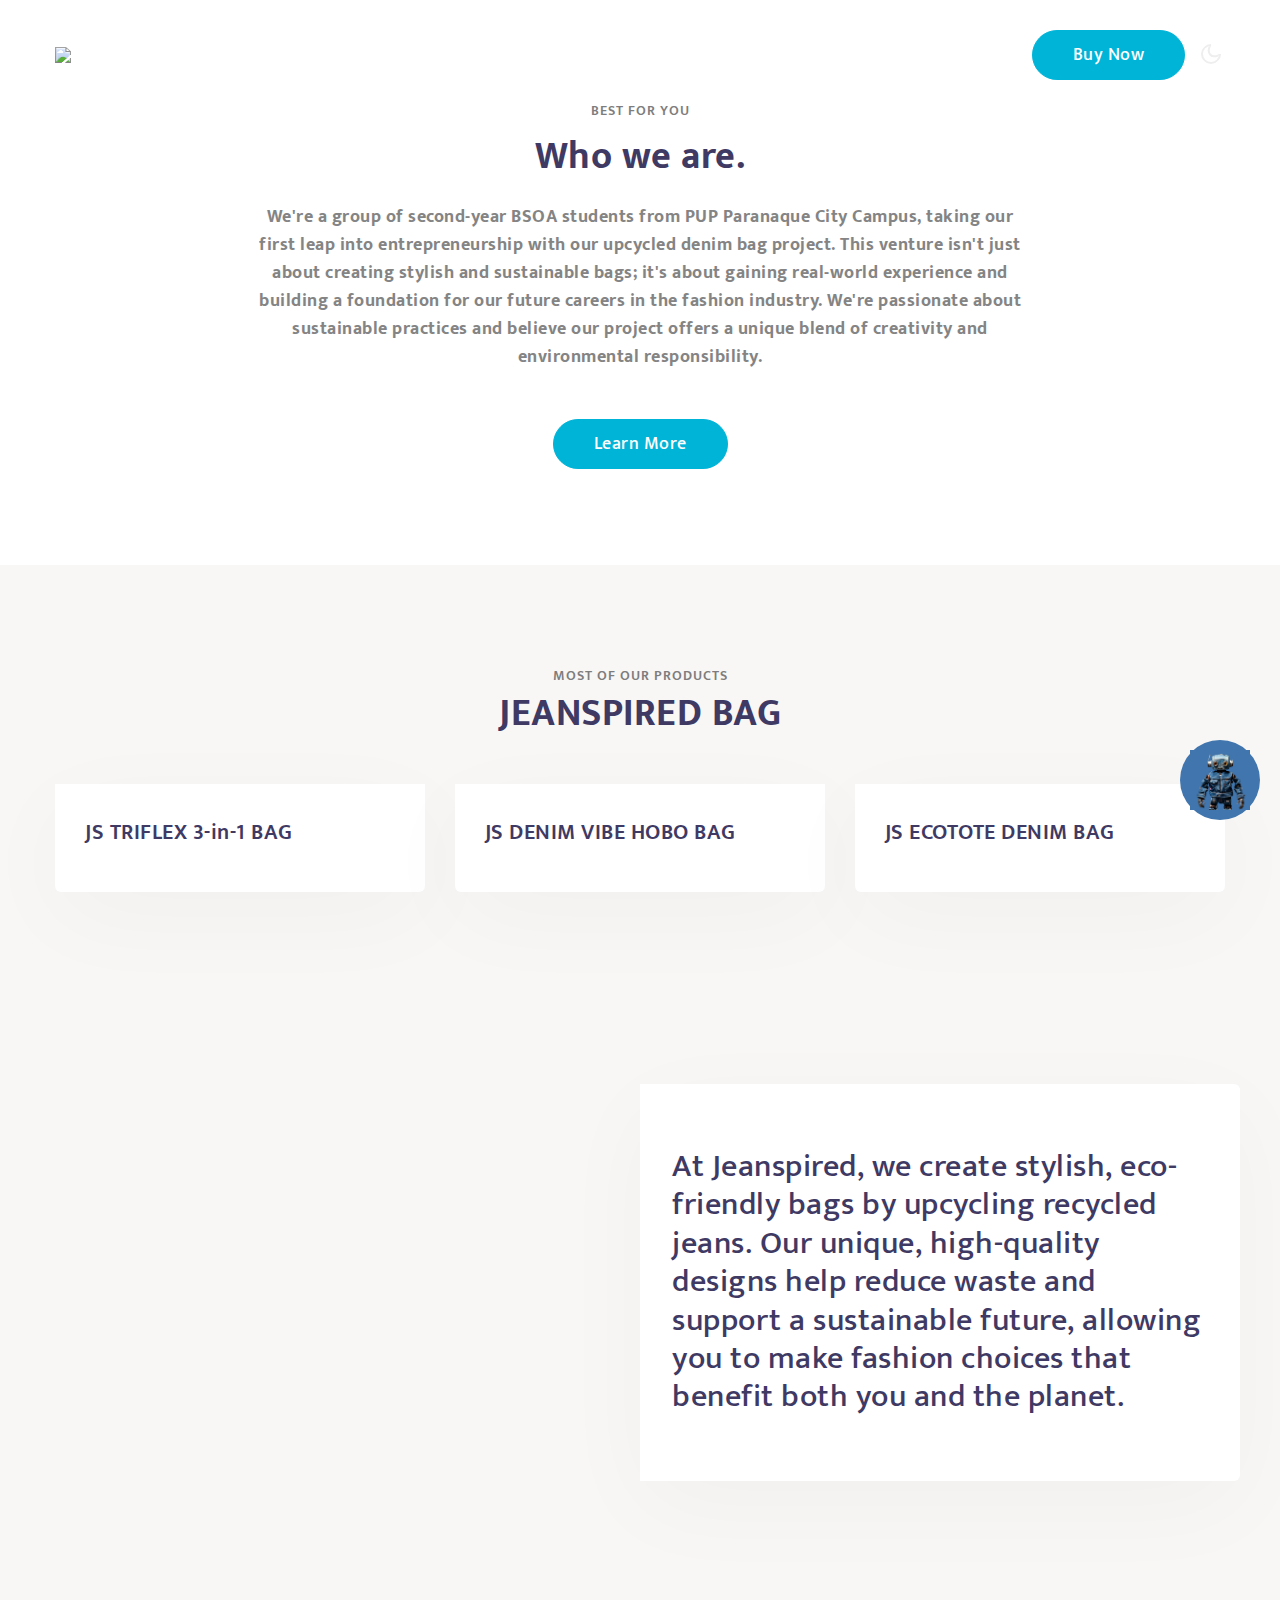
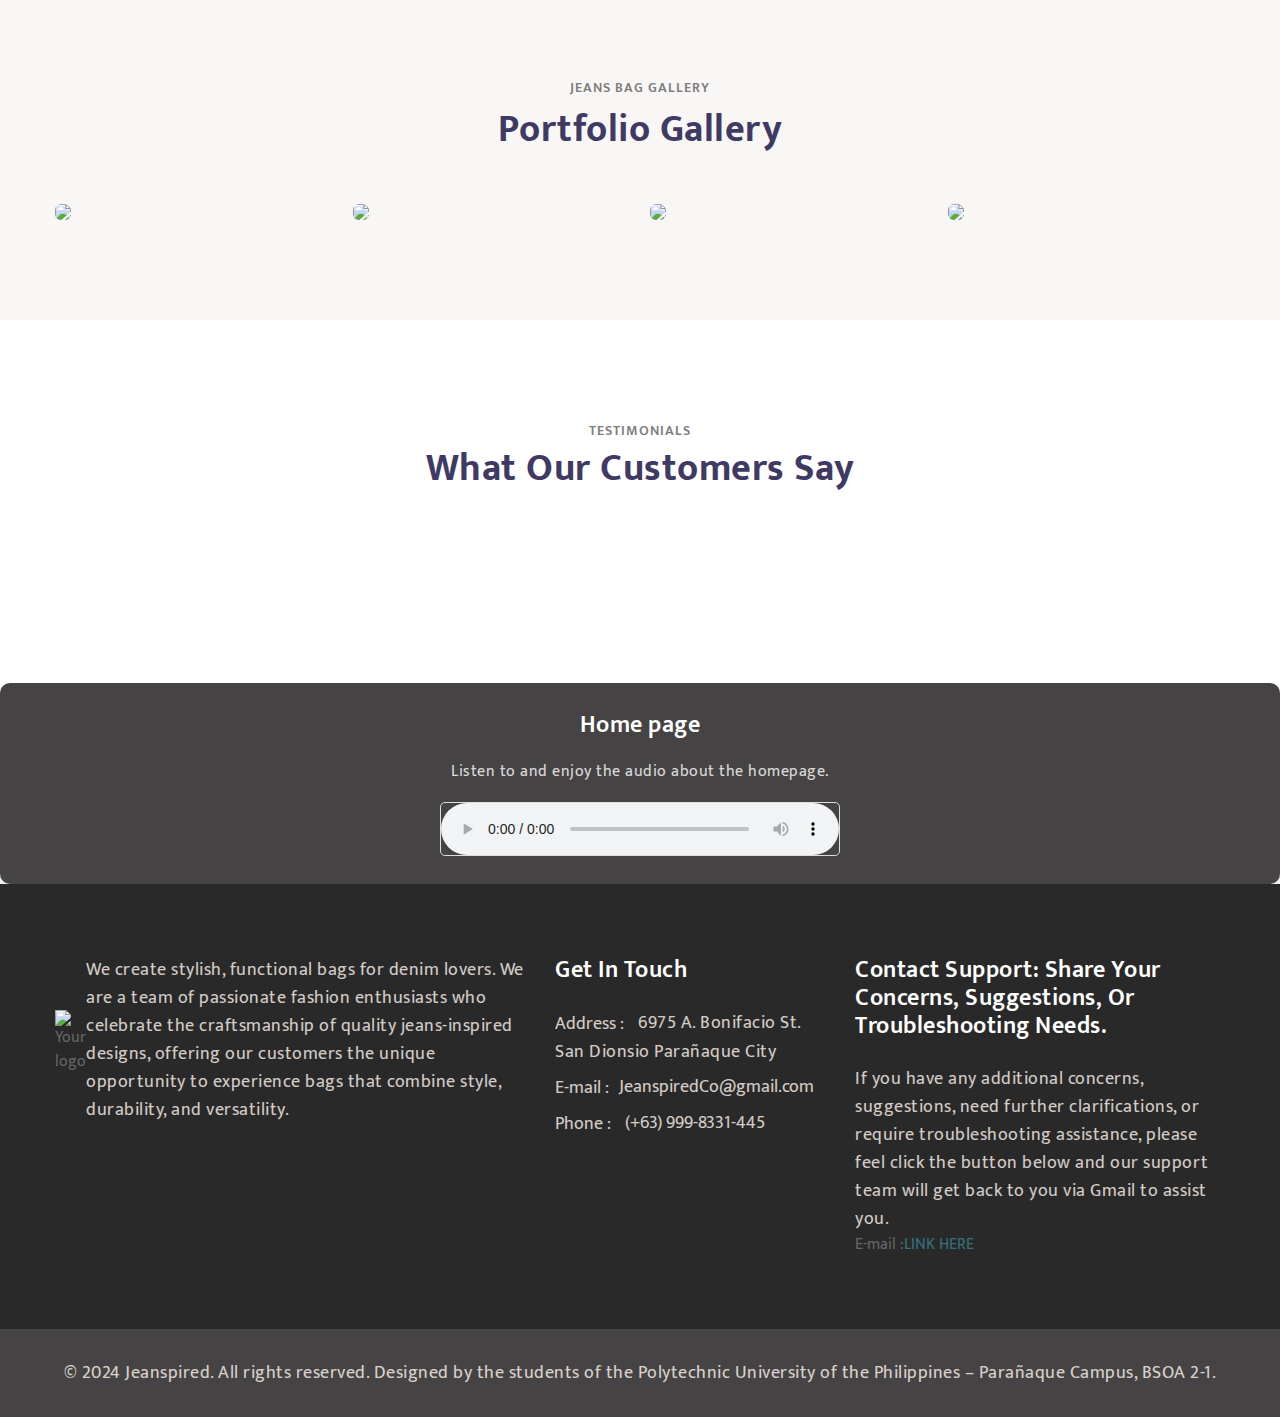
==== commit 348ef131: "Update index.html" ====
--- a/index.html
+++ b/index.html
@@ -65,6 +65,68 @@
                       </div>
                       <a class="close" href="#close">×</a>
                   </div>
+                <div class="search-right">
+    <a href="#search" title="search"><span class="fa fa-search" aria-hidden="true"></span></a>
+    <!-- search popup -->
+    <div id="search" class="pop-overlay">
+        <div class="popup">
+            <form id="search-form" action="error.html" method="GET" class="search-box">
+                <input type="search" id="search-input" placeholder="Enter Keyword" name="search" required="required" autofocus="">
+                <button type="submit" class="btn"><span class="fa fa-search" aria-hidden="true"></span></button>
+            </form>
+            <div id="dynamic-link-container" style="display:none;">
+                <!-- Dynamically generated links will appear here -->
+            </div>
+        </div>
+        <a class="close" href="#close">×</a>
+    </div>
+</div>
+
+<script>
+    document.getElementById('search-input').addEventListener('input', function() {
+        var searchValue = this.value.toLowerCase();
+        var linkContainer = document.getElementById('dynamic-link-container');
+        
+        // Hide the link container by default
+        linkContainer.style.display = 'none';
+        linkContainer.innerHTML = ''; // Clear any previous links
+
+        // Check the input value and display the appropriate link
+        if (searchValue === "home") {
+            linkContainer.innerHTML = '<a class="nav-link" href="index.html">Go to Home</a>';
+        } else if (searchValue === "about") {
+            linkContainer.innerHTML = '<a class="nav-link" href="about.html">About Us</a>';
+        } else if (searchValue === "our products") {
+            linkContainer.innerHTML = '<a class="nav-link" href="services.html">Our Products</a>';
+        } else if (searchValue === "contact") {
+            linkContainer.innerHTML = '<a class="nav-link" href="contact.html">Contact Us</a>';
+        }
+        
+        // Only show the link container if there's a link to display
+        if (linkContainer.innerHTML !== '') {
+            linkContainer.style.display = 'block';
+        }
+    });
+
+    // Prevent form from submitting and redirect when a valid search term is typed
+    document.getElementById('search-form').addEventListener('submit', function(event) {
+        var searchValue = document.getElementById('search-input').value.toLowerCase();
+        if (searchValue === "home") {
+            event.preventDefault();
+            window.location.href = "index.html"; // Redirect to home page
+        } else if (searchValue === "about") {
+            event.preventDefault();
+            window.location.href = "about.html"; // Redirect to about page
+        } else if (searchValue === "our products") {
+            event.preventDefault();
+            window.location.href = "services.html"; // Redirect to products page
+        } else if (searchValue === "contact") {
+            event.preventDefault();
+            window.location.href = "contact.html"; // Redirect to contact page
+        }
+    });
+</script>
+
                   <!-- /search popup -->
               </div>
               <!--//search-right-->
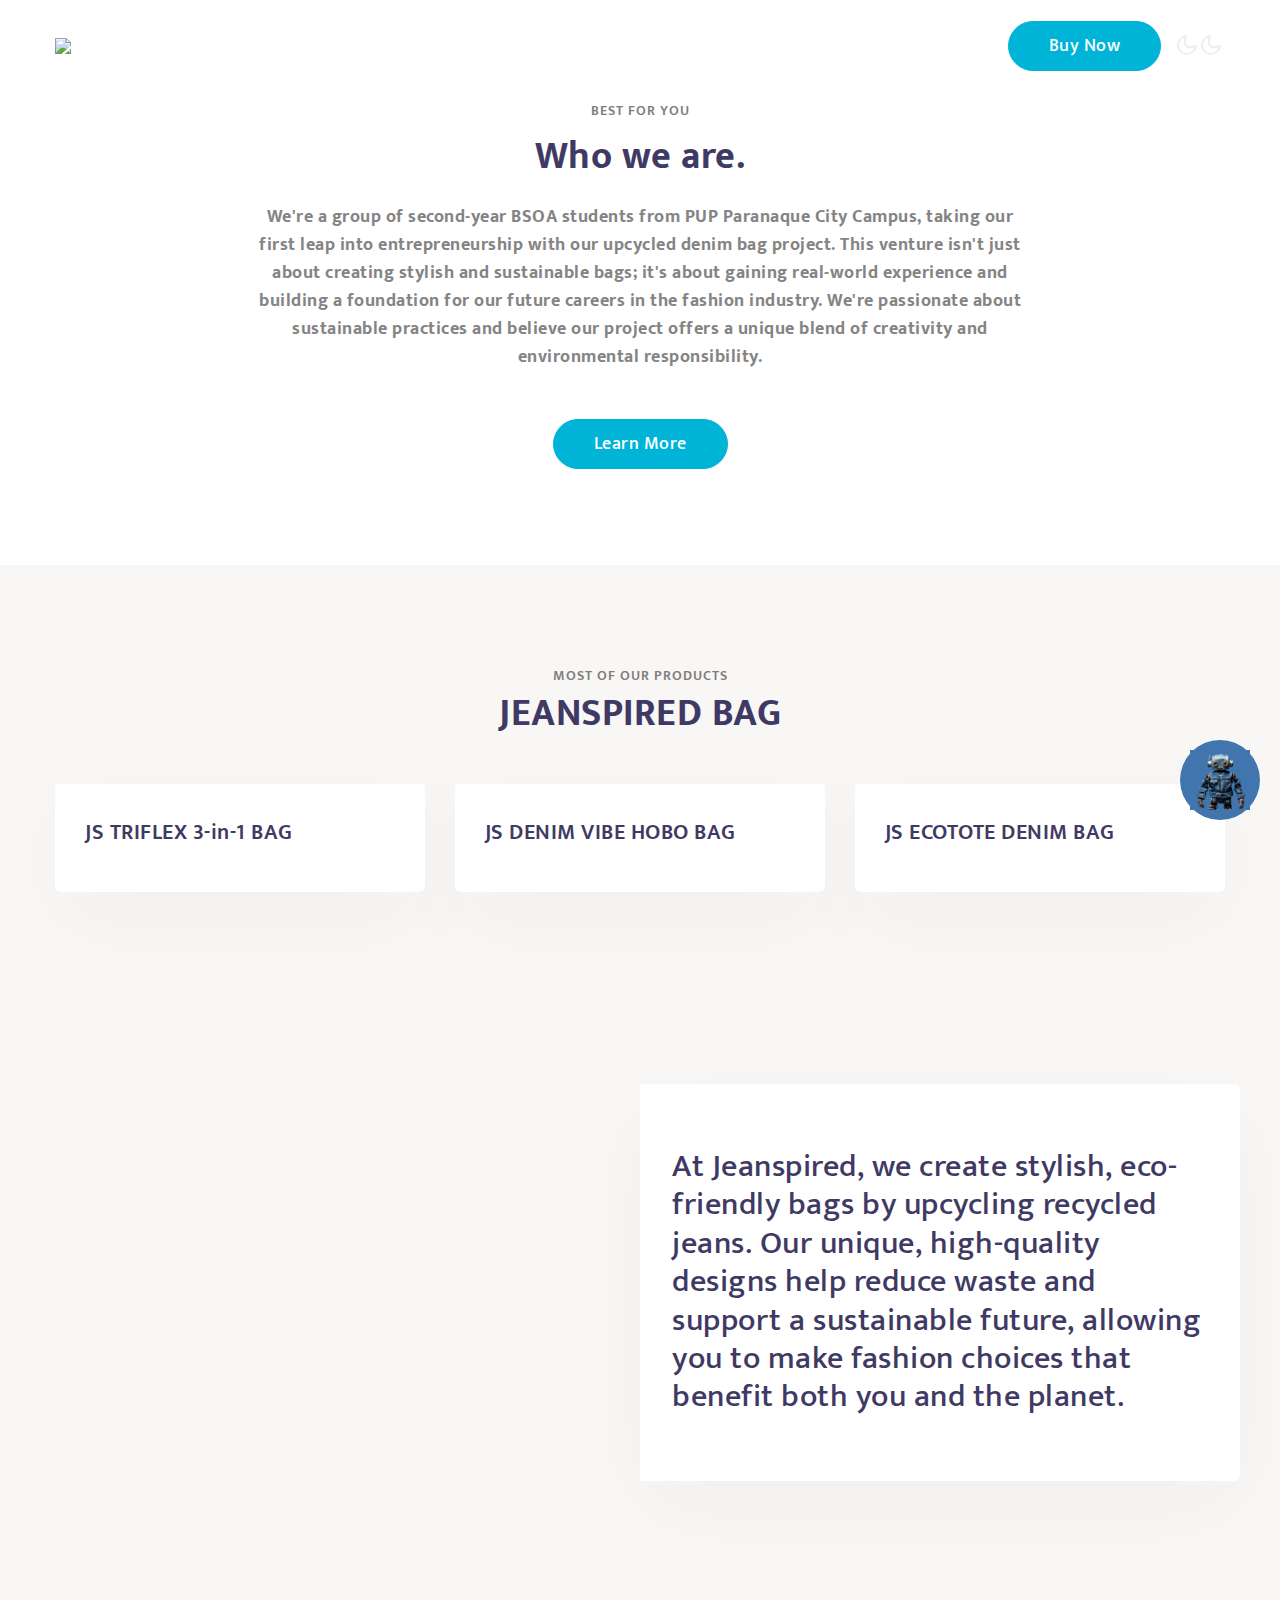
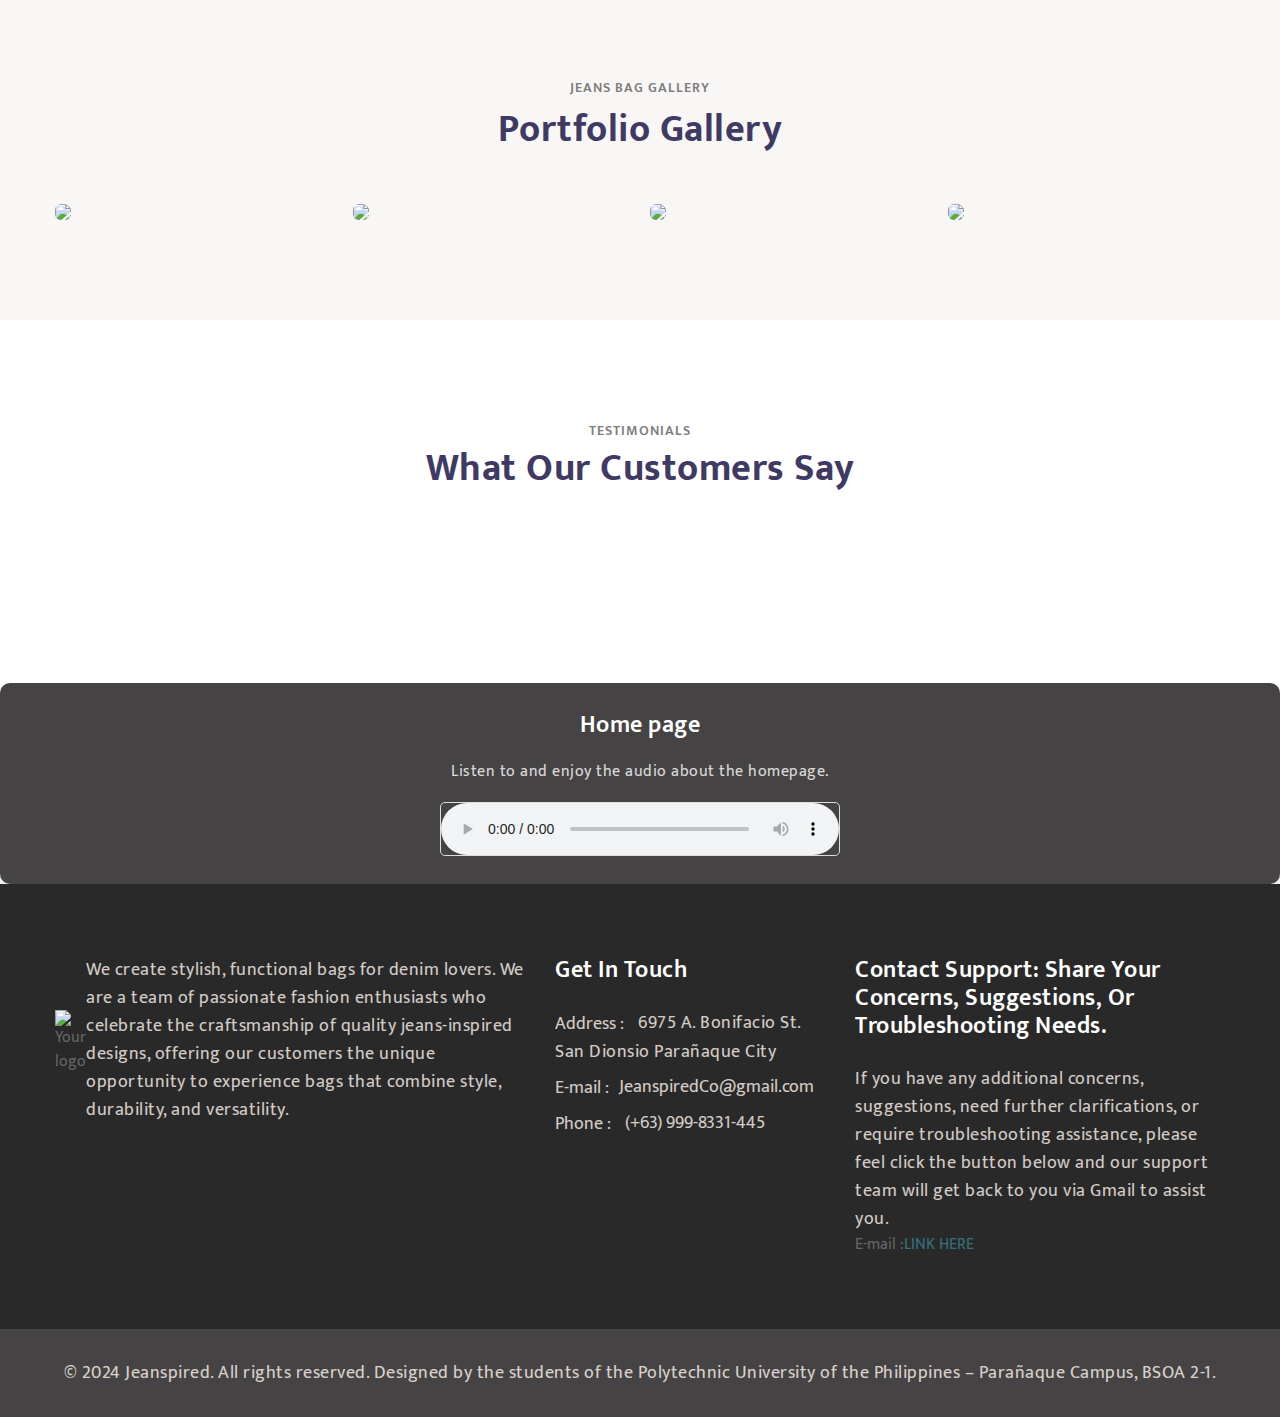
==== commit 4b7f98b0: "Update index.html" ====
--- a/index.html
+++ b/index.html
@@ -51,23 +51,7 @@
               <!--/search-right-->
               <div class="search-right">
                   <a href="#search" title="search"><span class="fa fa-search" aria-hidden="true"></span></a>
-                  <!-- search popup -->
-                  <div id="search" class="pop-overlay">
-                      <div class="popup">
-
-                          <form action="error.html" method="GET" class="search-box">
-                              <input type="search" placeholder="Enter Keyword" name="search" required="required"
-                                  autofocus="">
-                              <button type="submit" class="btn"><span class="fa fa-search"
-                                      aria-hidden="true"></span></button>
-                          </form>
-
-                      </div>
-                      <a class="close" href="#close">×</a>
-                  </div>
-                <div class="search-right">
-    <a href="#search" title="search"><span class="fa fa-search" aria-hidden="true"></span></a>
-    <!-- search popup -->
+   <!-- search popup -->
     <div id="search" class="pop-overlay">
         <div class="popup">
             <form id="search-form" action="error.html" method="GET" class="search-box">
@@ -81,60 +65,26 @@
         <a class="close" href="#close">×</a>
     </div>
 </div>
-
-<script>
-    document.getElementById('search-input').addEventListener('input', function() {
-        var searchValue = this.value.toLowerCase();
-        var linkContainer = document.getElementById('dynamic-link-container');
-        
-        // Hide the link container by default
-        linkContainer.style.display = 'none';
-        linkContainer.innerHTML = ''; // Clear any previous links
-
-        // Check the input value and display the appropriate link
-        if (searchValue === "home") {
-            linkContainer.innerHTML = '<a class="nav-link" href="index.html">Go to Home</a>';
-        } else if (searchValue === "about") {
-            linkContainer.innerHTML = '<a class="nav-link" href="about.html">About Us</a>';
-        } else if (searchValue === "our products") {
-            linkContainer.innerHTML = '<a class="nav-link" href="services.html">Our Products</a>';
-        } else if (searchValue === "contact") {
-            linkContainer.innerHTML = '<a class="nav-link" href="contact.html">Contact Us</a>';
-        }
-        
-        // Only show the link container if there's a link to display
-        if (linkContainer.innerHTML !== '') {
-            linkContainer.style.display = 'block';
-        }
-    });
-
-    // Prevent form from submitting and redirect when a valid search term is typed
-    document.getElementById('search-form').addEventListener('submit', function(event) {
-        var searchValue = document.getElementById('search-input').value.toLowerCase();
-        if (searchValue === "home") {
-            event.preventDefault();
-            window.location.href = "index.html"; // Redirect to home page
-        } else if (searchValue === "about") {
-            event.preventDefault();
-            window.location.href = "about.html"; // Redirect to about page
-        } else if (searchValue === "our products") {
-            event.preventDefault();
-            window.location.href = "services.html"; // Redirect to products page
-        } else if (searchValue === "contact") {
-            event.preventDefault();
-            window.location.href = "contact.html"; // Redirect to contact page
-        }
-    });
-</script>
-
-                  <!-- /search popup -->
-              </div>
-              <!--//search-right-->
+            <!--//search-right-->
               <div class="top-quote mr-lg-3 mt-lg-0">
                   <a href="https://www.facebook.com/messages/t/524567880740786" class="btn btn-style btn-primary">Buy Now</a>
               </div>
           </div>
           <!-- toggle switch for light and dark theme -->
+          <div class="mobile-position">
+              <nav class="navigation">
+                  <div class="theme-switch-wrapper">
+                      <label class="theme-switch" for="checkbox">
+                          <input type="checkbox" id="checkbox">
+                          <div class="mode-container">
+                              <i class="gg-sun"></i>
+                              <i class="gg-moon"></i>
+                          </div>
+                      </label>
+                  </div>
+              </nav>
+          </div>
+         <!-- toggle switch for light and dark theme -->
           <div class="mobile-position">
               <nav class="navigation">
                   <div class="theme-switch-wrapper">
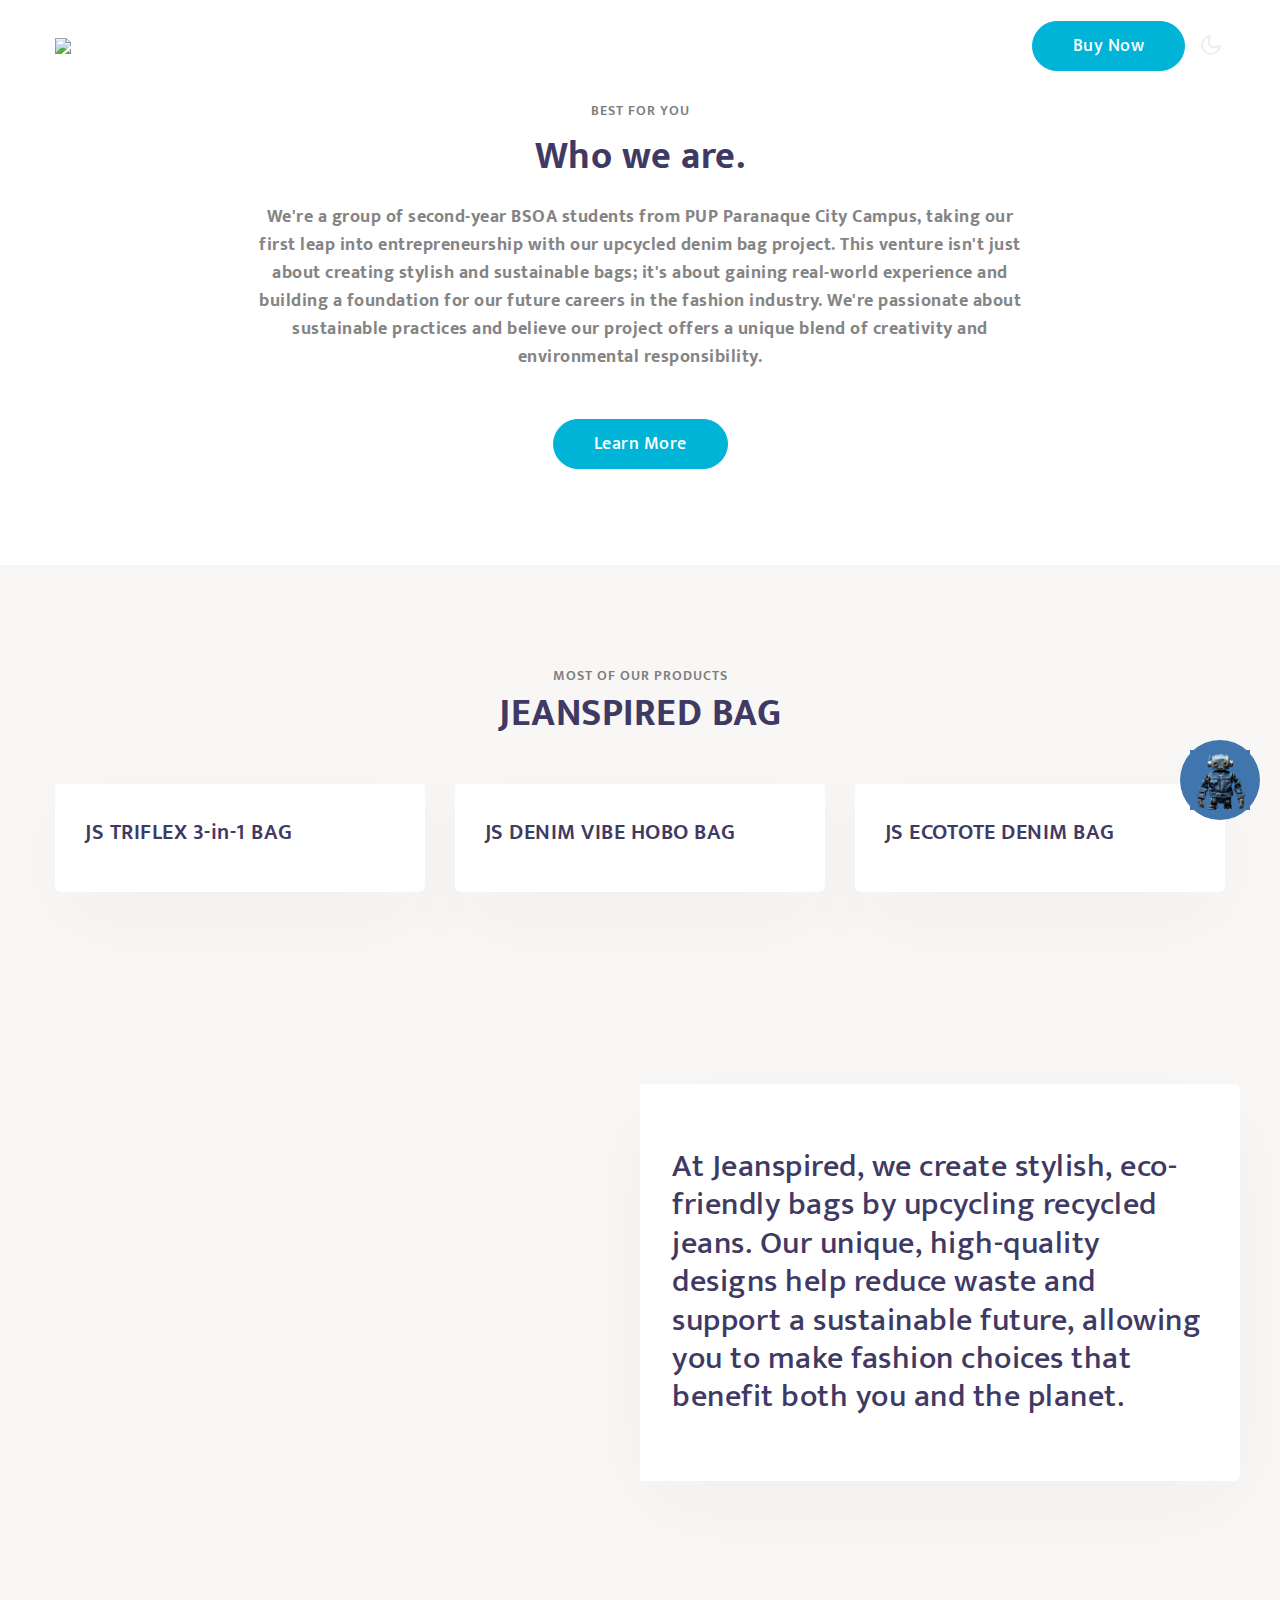
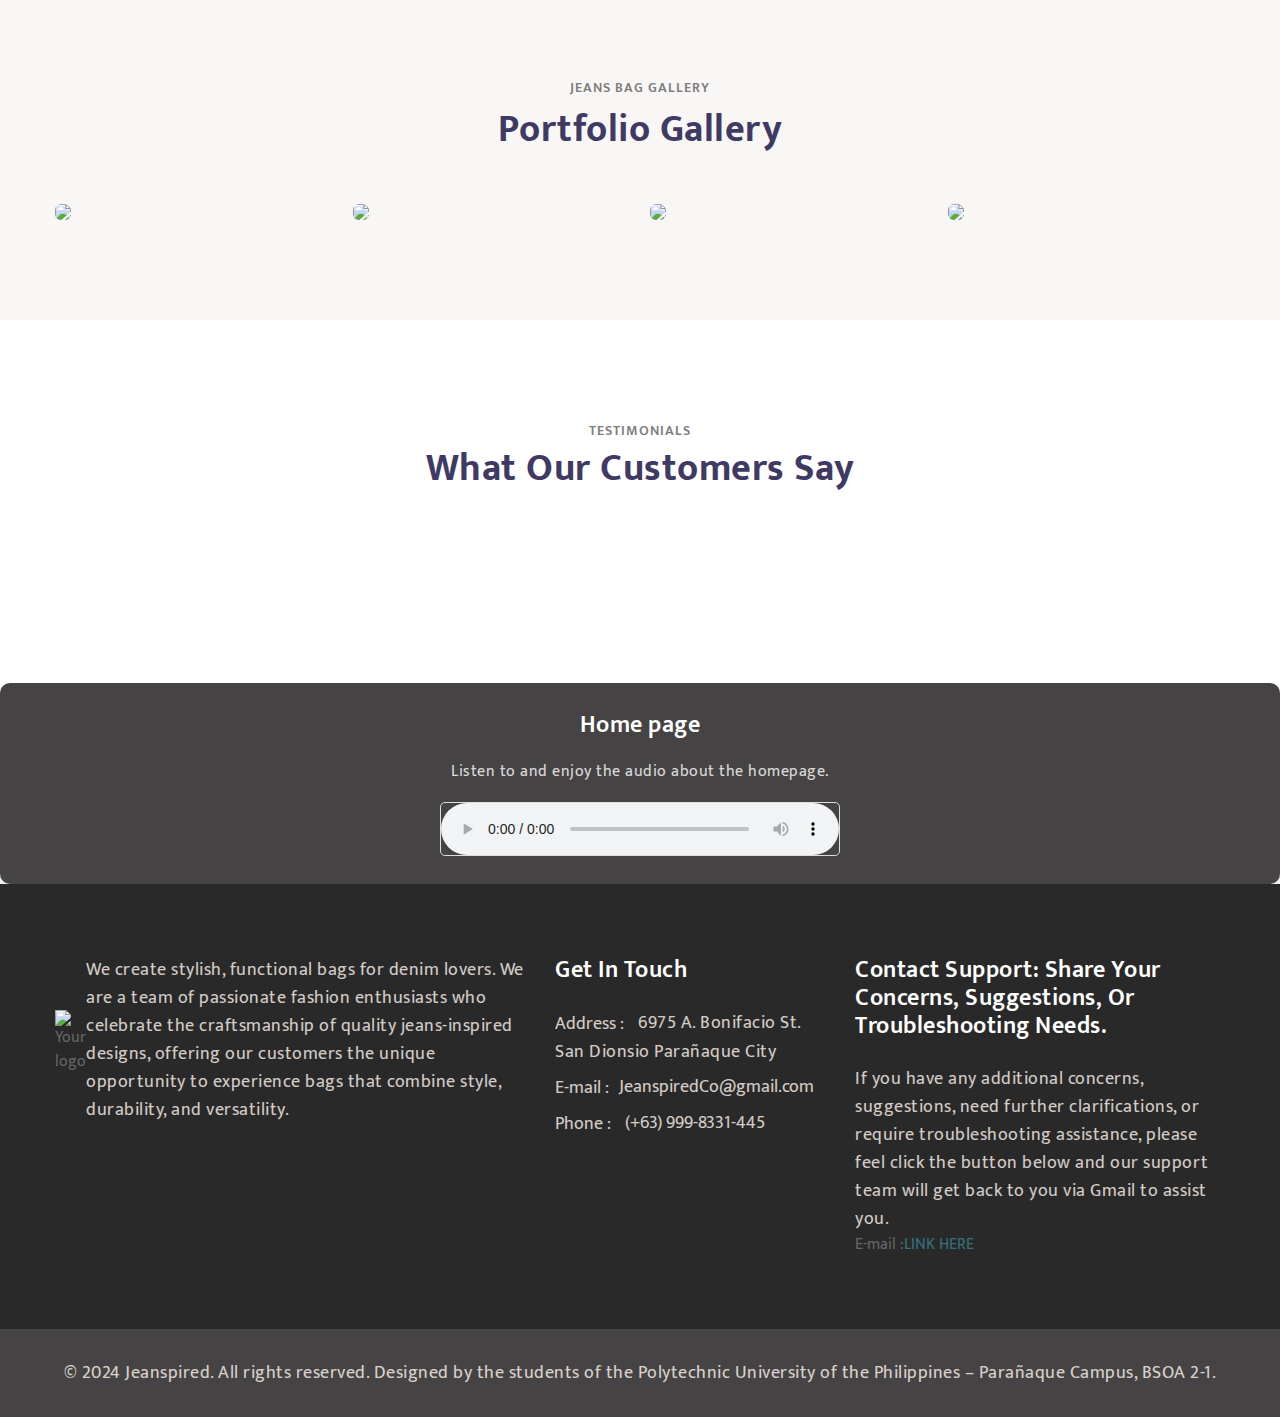
==== commit d36bcde0: "Update index.html" ====
--- a/index.html
+++ b/index.html
@@ -49,22 +49,7 @@
               </ul>
 
               <!--/search-right-->
-              <div class="search-right">
-                  <a href="#search" title="search"><span class="fa fa-search" aria-hidden="true"></span></a>
-   <!-- search popup -->
-    <div id="search" class="pop-overlay">
-        <div class="popup">
-            <form id="search-form" action="error.html" method="GET" class="search-box">
-                <input type="search" id="search-input" placeholder="Enter Keyword" name="search" required="required" autofocus="">
-                <button type="submit" class="btn"><span class="fa fa-search" aria-hidden="true"></span></button>
-            </form>
-            <div id="dynamic-link-container" style="display:none;">
-                <!-- Dynamically generated links will appear here -->
-            </div>
-        </div>
-        <a class="close" href="#close">×</a>
-    </div>
-</div>
+              
             <!--//search-right-->
               <div class="top-quote mr-lg-3 mt-lg-0">
                   <a href="https://www.facebook.com/messages/t/524567880740786" class="btn btn-style btn-primary">Buy Now</a>
@@ -84,21 +69,7 @@
                   </div>
               </nav>
           </div>
-         <!-- toggle switch for light and dark theme -->
-          <div class="mobile-position">
-              <nav class="navigation">
-                  <div class="theme-switch-wrapper">
-                      <label class="theme-switch" for="checkbox">
-                          <input type="checkbox" id="checkbox">
-                          <div class="mode-container">
-                              <i class="gg-sun"></i>
-                              <i class="gg-moon"></i>
-                          </div>
-                      </label>
-                  </div>
-              </nav>
-          </div>
-          <!-- //toggle switch for light and dark theme -->
+        <!-- //toggle switch for light and dark theme -->
       </nav>
   </div>
 </header>
@@ -564,13 +535,13 @@
            } else if (userMessage.toLowerCase().includes("item")) {
                     botMessage.textContent = "JS Triflex 3 in 1 Demin Bag, JS Urban Demin Shoulder Bag, JS Ecotote Demin Bag, JS Denim Vibe Hobo Bag ";
            } else if (userMessage.toLowerCase().includes("3 in 1")) {
-                    botMessage.textContent = "JS Triflex 3 in 1 Demin Bag ₱234";
+                    botMessage.textContent = "JS Triflex 3 in 1 Demin Bag ₱280";
           } else if (userMessage.toLowerCase().includes("shoulder bag")) {
-                    botMessage.textContent = "JS Urban Demin Shoulder Bag ₱195";
+                    botMessage.textContent = "JS Urban Demin Shoulder Bag ₱240";
           } else if (userMessage.toLowerCase().includes("Ecotote bag")) {
-                    botMessage.textContent = "JS Ecotote Demin Bag ₱141.70";
+                    botMessage.textContent = "JS Ecotote Demin Bag ₱163";
           } else if (userMessage.toLowerCase().includes("hobo bag")) {
-                    botMessage.textContent = "JS Denim Vibe Hobo Bag ₱169";
+                    botMessage.textContent = "JS Denim Vibe Hobo Bag ₱189";
            } else {
                botMessage.textContent = "Sorry, I didn't understand that. Can you ask something else?";
            }
